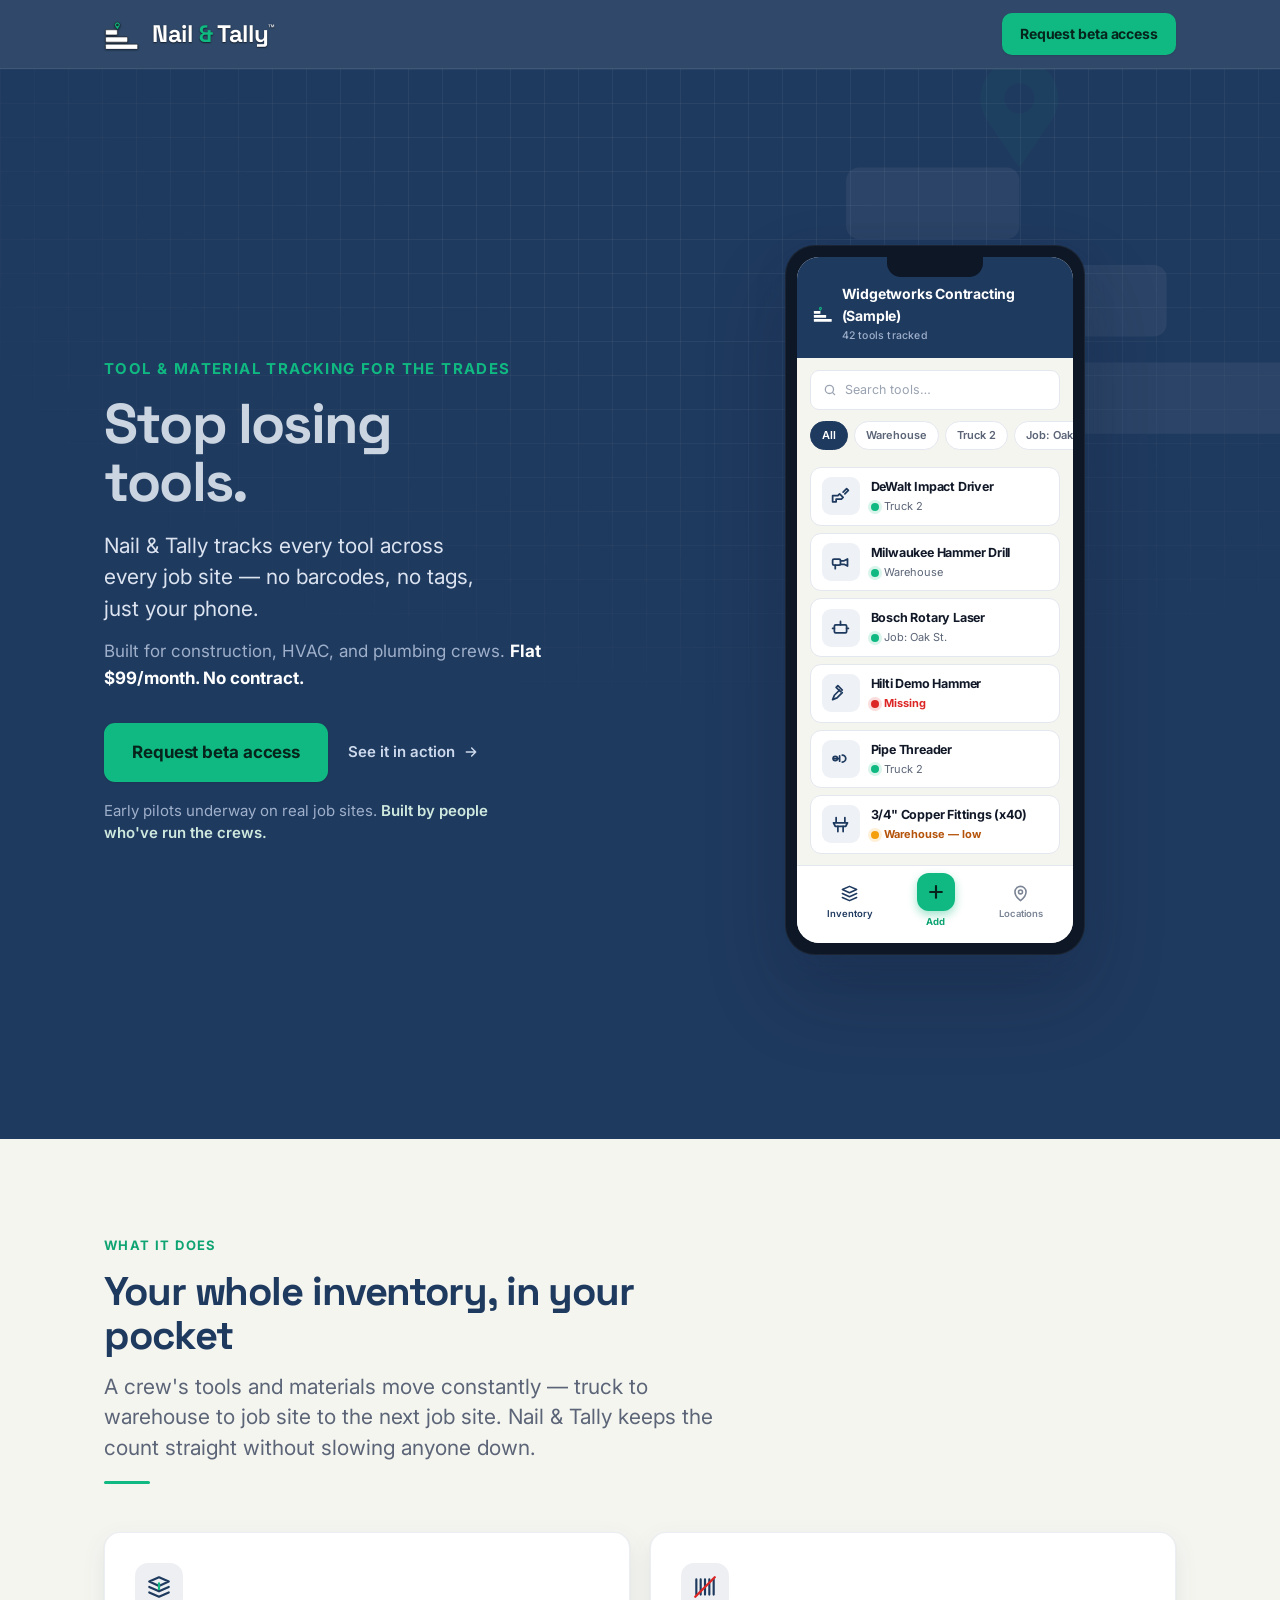
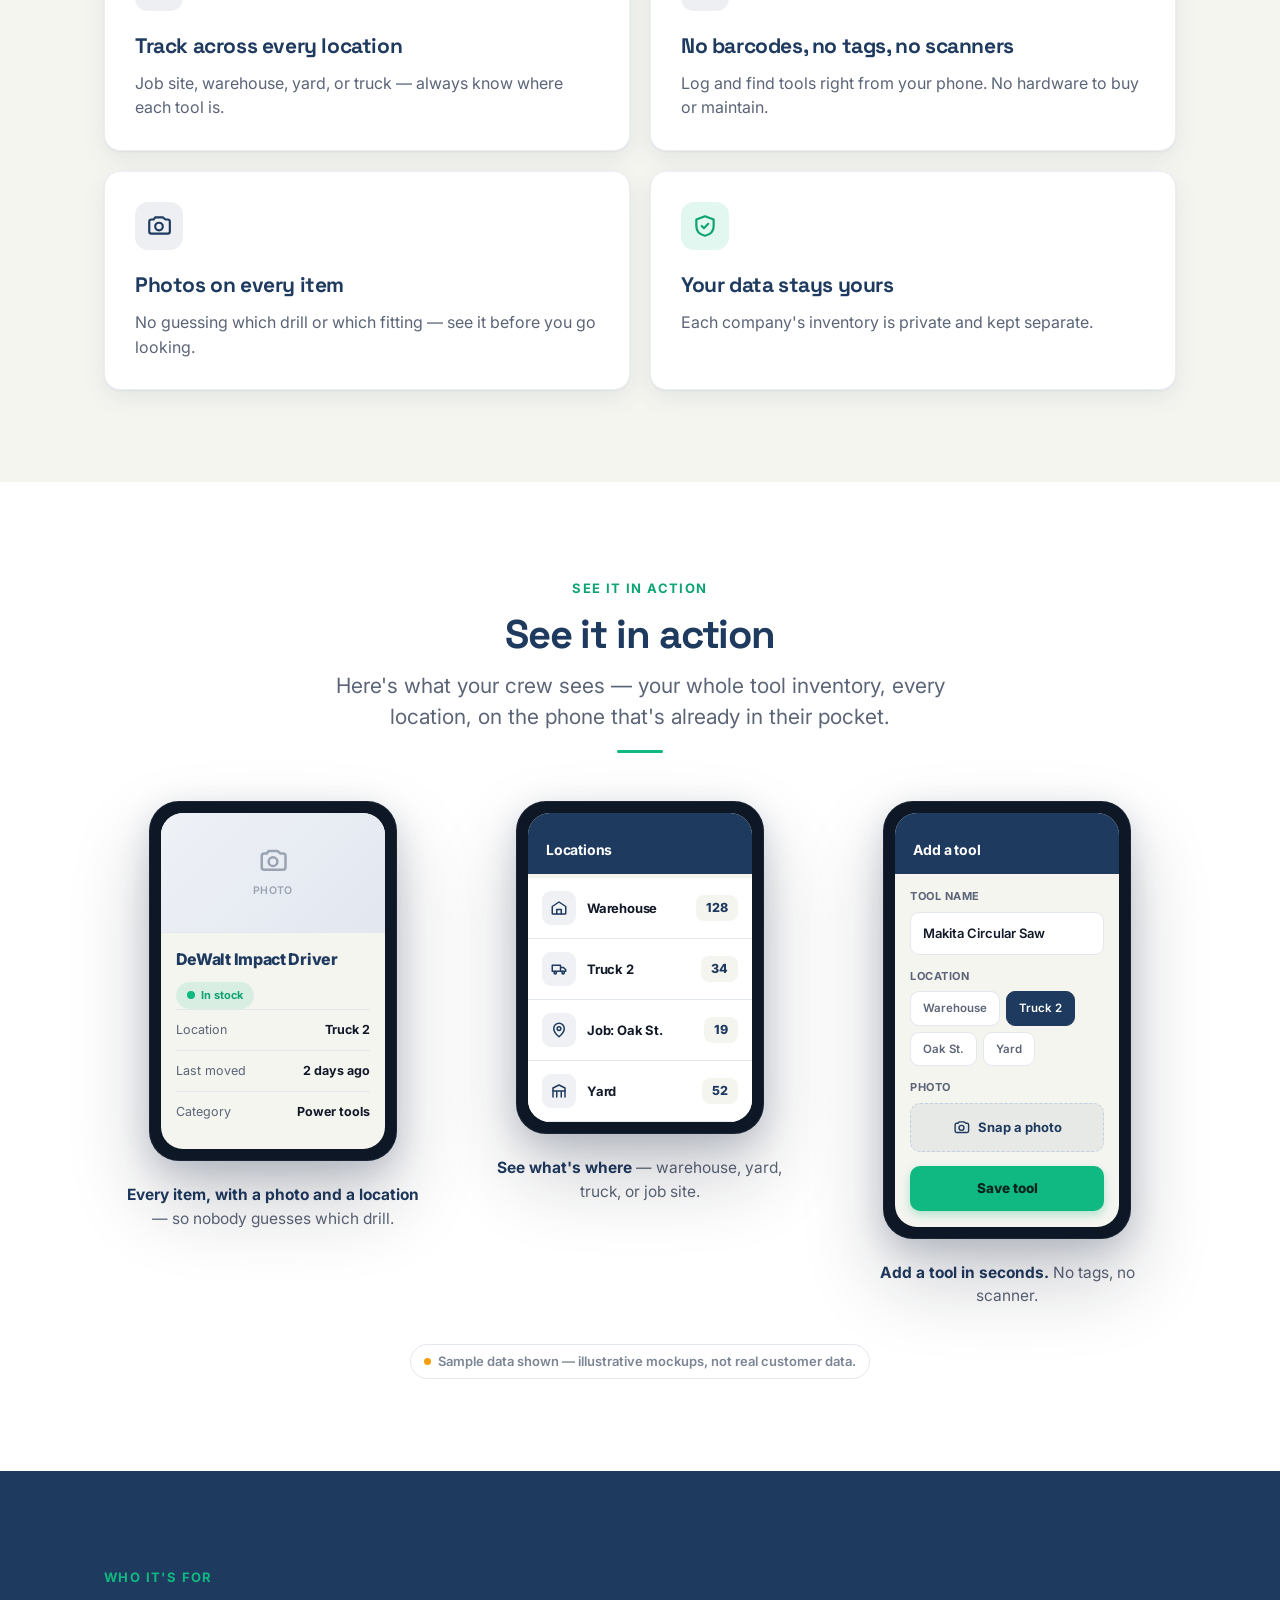
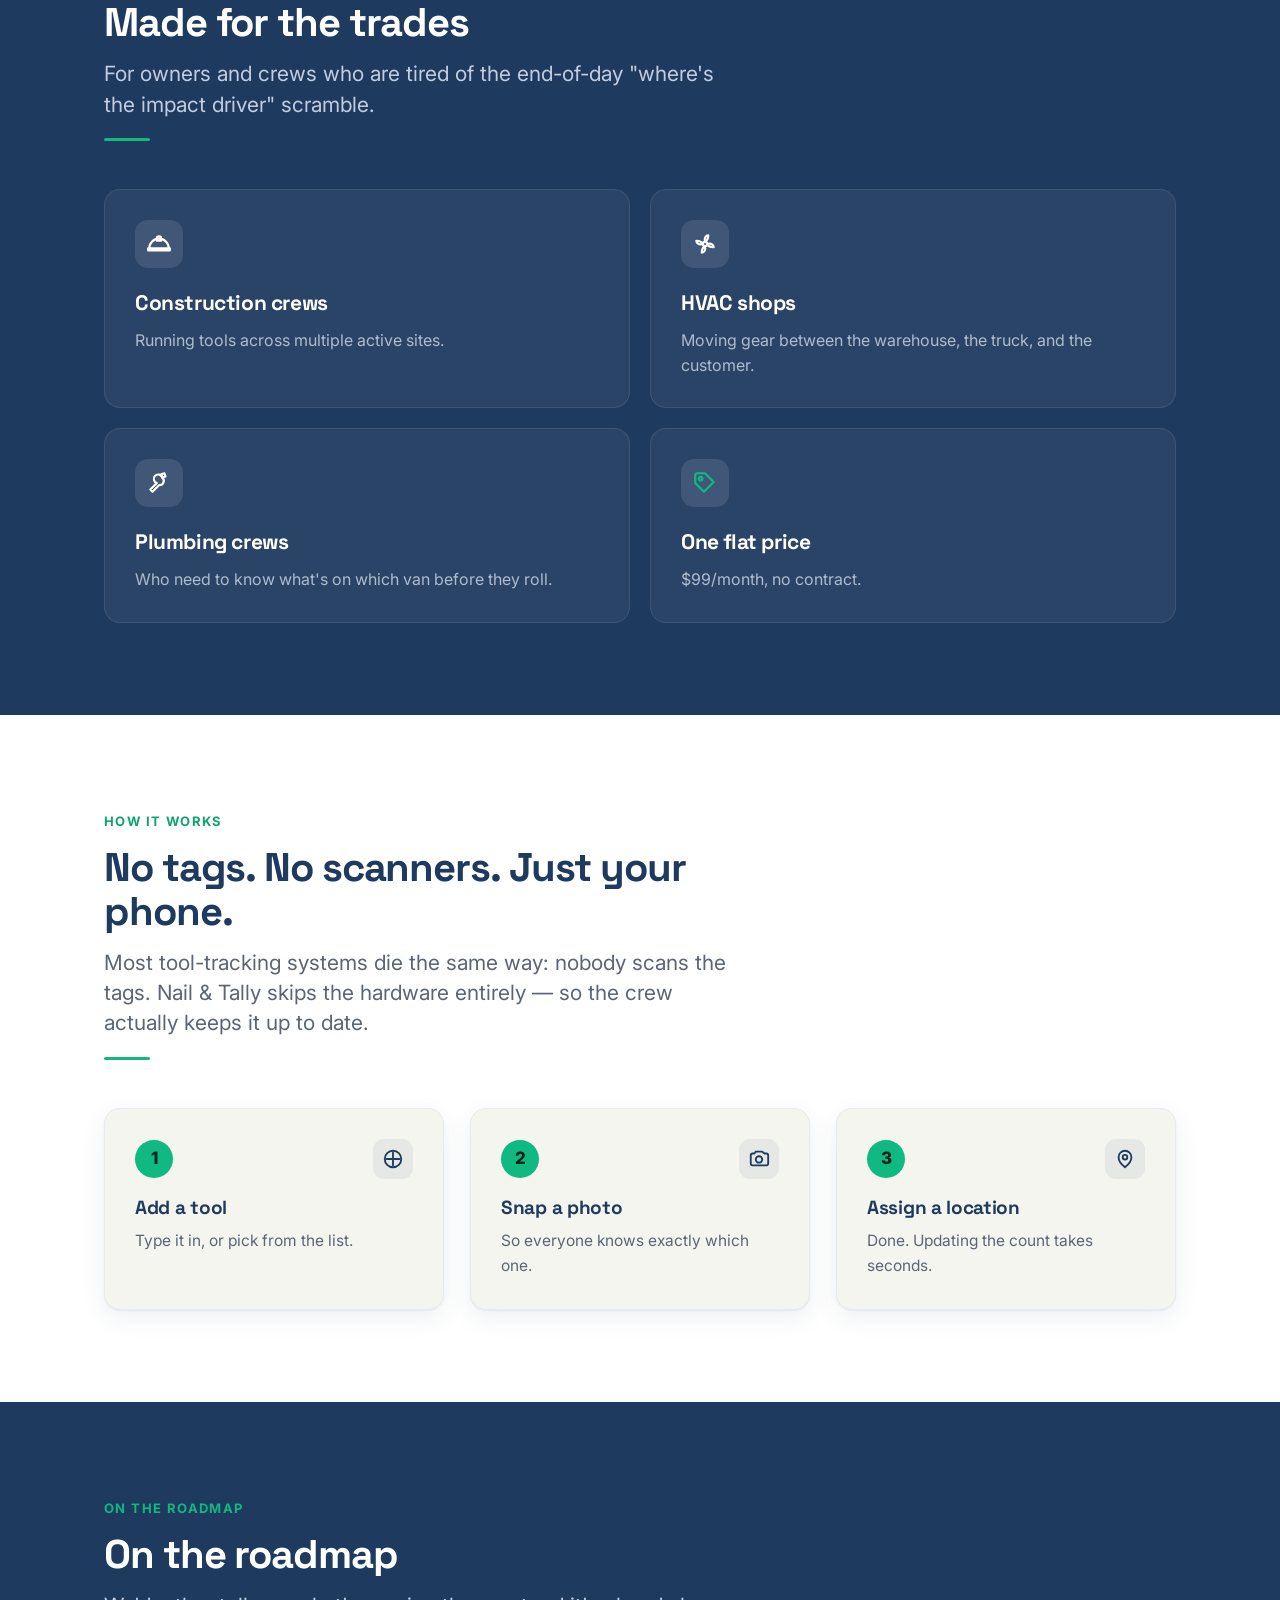
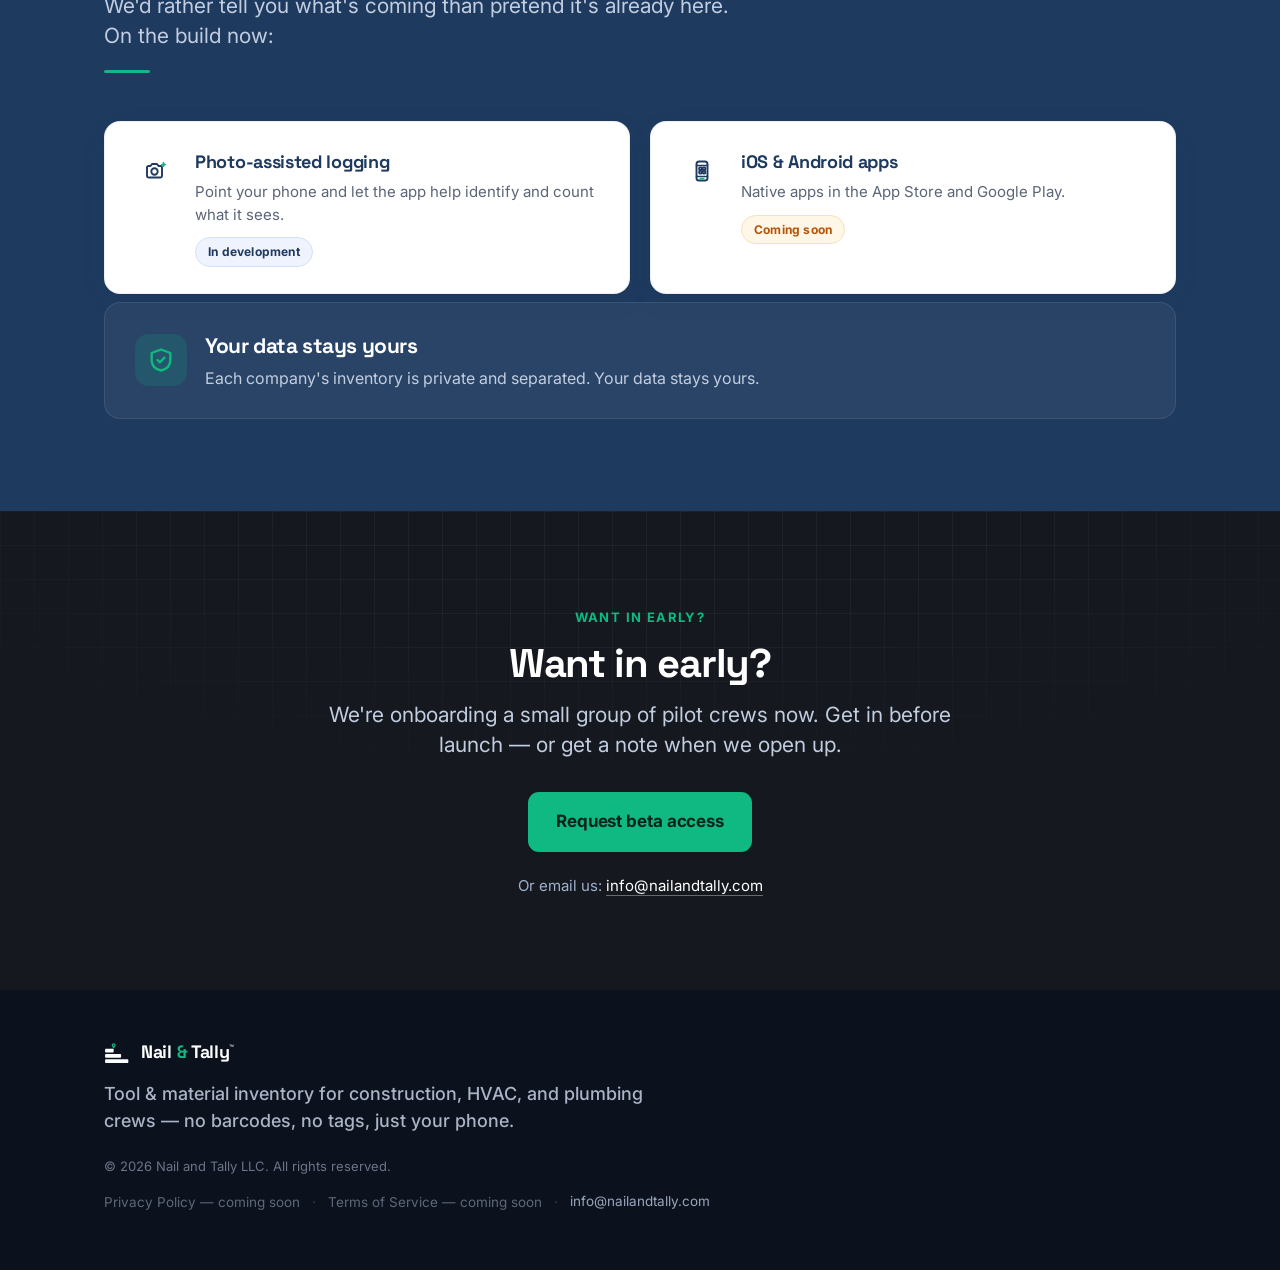
==== index.html @ dca98b75 "Enlarge hero eyebrow + grey headline" ====
<!DOCTYPE html><html lang="en"><head><meta charset="utf-8">
<meta name="viewport" content="width=device-width,initial-scale=1">
<title>Nail &amp; Tally — Stop losing tools.</title>
<meta name="description" content="Nail &amp; Tally tracks every tool across every job site — no barcodes, no tags, just your phone. Built for construction, HVAC, and plumbing crews. $99/month, no contract.">
<meta name="robots" content="index">
<meta name="theme-color" content="#111827">
<link rel="preconnect" href="https://fonts.googleapis.com">
<link rel="preconnect" href="https://fonts.gstatic.com" crossorigin>
<link href="https://fonts.googleapis.com/css2?family=Inter:wght@400;500;600;700;800&family=Space+Grotesk:wght@500;600;700&display=swap" rel="stylesheet">
<style>
/* ===== Web fonts: Space Grotesk (display/headings) + Inter (body), loaded via Google Fonts in <head>. System stack as fallback. ===== */
:root{
  --navy:#1F3A5F;        /* Blueprint Navy */
  --navy-deep:#16293f;   /* darker navy band */
  --navy-ink:#0c121d;    /* footer — near-black charcoal */
  --charcoal:#15191f;    /* Workwear charcoal band */
  --charcoal-2:#1d222b;  /* charcoal card on dark */
  --green:#10B981;       /* Locator Green */
  --green-deep:#0ea372;
  --ink:#111827;         /* Workwear Charcoal */
  --muted:#5b6577;
  --muted-2:#7b8595;
  --line:#e3e7ee;        /* hairline */
  --bg:#F5F5F0;          /* Concrete White */
  --card:#ffffff;
  --red:#DC2626;         /* status: missing */
  --amber:#F59E0B;       /* status: low */
  --shadow-sm:0 1px 2px rgba(31,58,95,.06), 0 8px 24px rgba(31,58,95,.08);
  --shadow-lg:0 10px 30px rgba(31,58,95,.18), 0 40px 80px rgba(16,24,40,.22);
  --font:"Inter",-apple-system,BlinkMacSystemFont,"Segoe UI",Roboto,Helvetica,Arial,sans-serif;
  --font-display:"Space Grotesk","Inter",-apple-system,BlinkMacSystemFont,"Segoe UI",Roboto,Helvetica,Arial,sans-serif;
}
*{box-sizing:border-box}
html{scroll-behavior:smooth;-webkit-text-size-adjust:100%}
body{
  margin:0;background:var(--bg);color:var(--ink);
  font-family:var(--font);
  line-height:1.6;font-size:17px;font-weight:400;
  -webkit-font-smoothing:antialiased;text-rendering:optimizeLegibility;
}
img,svg{display:block;max-width:100%}
.wrap{max-width:1120px;margin:0 auto;padding:0 24px}
.measure{max-width:62ch}

/* ===== Type scale: 13 / 15 / 17 / 21 / 28 / 40 / 56 ===== */
h1,h2,h3{color:var(--navy);font-family:var(--font-display);font-weight:700;letter-spacing:-.6px;margin:0}
.eyebrow{display:inline-block;font-size:13px;font-weight:700;letter-spacing:1.4px;text-transform:uppercase;color:var(--green-deep);margin:0 0 14px}
.hero .eyebrow{font-size:15px}
.eyebrow.light{color:#10B981}

/* ===== Header (sticky) ===== */
header.site{
  position:sticky;top:0;z-index:50;
  background:rgba(31,58,95,.92);backdrop-filter:saturate(140%) blur(8px);
  -webkit-backdrop-filter:saturate(140%) blur(8px);
  color:#fff;border-bottom:1px solid rgba(255,255,255,.08);
}
header.site .wrap{display:flex;align-items:center;gap:14px;height:68px}
.logo{display:flex;align-items:center;gap:12px;text-decoration:none;color:#fff;min-width:0}
.logo svg{width:36px;height:auto;flex:none;filter:drop-shadow(0 1px 1px rgba(0,0,0,.55))}
.brand{font-family:var(--font-display);font-weight:700;font-size:24px;letter-spacing:-.3px;white-space:nowrap;text-shadow:0 1px 1.5px rgba(0,0,0,.55),0 0 1px rgba(0,0,0,.4)}
.brand .amp{color:var(--green)}
.brand .tm{font-size:.5em;vertical-align:super;font-weight:600;letter-spacing:0}
nav.site{margin-left:auto}
.btn{
  display:inline-flex;align-items:center;justify-content:center;gap:8px;
  background:var(--green);color:#06241b;text-decoration:none;
  padding:13px 22px;border-radius:10px;font-weight:700;font-size:15px;
  border:none;cursor:pointer;font-family:inherit;
  box-shadow:0 1px 2px rgba(6,36,27,.15);transition:transform .12s ease,background .15s ease;
  letter-spacing:-.1px;
}
.btn:hover{background:var(--green-deep);transform:translateY(-1px)}
.btn.lg{padding:16px 28px;font-size:17px;border-radius:11px}
.btn.head{padding:10px 18px;font-size:14px}
.btn-ghost{
  display:inline-flex;align-items:center;gap:8px;color:#cdd9ec;text-decoration:none;
  font-weight:600;font-size:15px;padding:13px 6px;
}
.btn-ghost:hover{color:#fff}
.btn-ghost svg{width:16px;height:16px}

/* ===== Hero ===== */
.hero{position:relative;background:var(--navy);color:#fff;overflow:hidden}
.hero::before{ /* blueprint grid, whisper-quiet */
  content:"";position:absolute;inset:0;
  background-image:linear-gradient(rgba(255,255,255,.05) 1px,transparent 1px),
                   linear-gradient(90deg,rgba(255,255,255,.05) 1px,transparent 1px);
  background-size:34px 34px;mask-image:radial-gradient(ellipse 90% 80% at 60% 0%,#000 35%,transparent 80%);
  -webkit-mask-image:radial-gradient(ellipse 90% 80% at 60% 0%,#000 35%,transparent 80%);
  pointer-events:none;
}
.hero::after{ /* reverse logo watermark, very low opacity */
  content:"";position:absolute;right:-60px;top:-40px;width:520px;height:520px;
  background-image:url("data:image/svg+xml;utf8,<svg xmlns='http://www.w3.org/2000/svg' viewBox='0 0 240 200'><g transform='translate(12,64)'><rect x='0' y='0' width='80' height='33' rx='6' fill='%23ffffff'/><rect x='0' y='45' width='148' height='33' rx='6' fill='%23ffffff'/><rect x='0' y='90' width='216' height='33' rx='6' fill='%23ffffff'/><path d='M80,0 L65.1,-21.9 A18,18 0 1,1 94.9,-21.9 Z M73,-32 A7,7 0 1,1 87,-32 A7,7 0 1,1 73,-32 Z' fill='%2310B981' fill-rule='evenodd'/></g></svg>");
  background-repeat:no-repeat;background-size:contain;opacity:.05;pointer-events:none;
}
.hero .wrap{position:relative;z-index:1;display:grid;grid-template-columns:1.05fr .95fr;gap:56px;align-items:center;padding:84px 24px 92px}
.hero h1{font-size:56px;line-height:1.04;letter-spacing:-1.8px;margin:0 0 18px;color:#CBD5E1}
.hero .lead{font-size:21px;line-height:1.5;color:#dbe3f0;margin:0 0 14px;max-width:30ch}
.hero .support{font-size:17px;color:#9fb0cb;margin:0 0 30px;max-width:42ch}
.hero .support b{color:#fff;font-weight:700}
.hero .cta-row{display:flex;align-items:center;gap:14px;flex-wrap:wrap}
.hero .trust{display:block;color:#9fb0cb;font-size:15px;margin-top:18px;max-width:46ch;line-height:1.5}
.hero .trust b{color:#cfe9df;font-weight:600}

/* ===== Phone mockup (shared) ===== */
.phone{
  position:relative;background:#0d1726;border-radius:30px;padding:11px;
  box-shadow:var(--shadow-lg);border:1px solid rgba(255,255,255,.06);
}
.phone .notch{position:absolute;top:11px;left:50%;transform:translateX(-50%);width:96px;height:20px;background:#0d1726;border-radius:0 0 14px 14px;z-index:3}
.screen{background:var(--bg);border-radius:22px;overflow:hidden;position:relative}
.hero-phone{width:300px;margin:0 auto}
.hero-col-phone{display:flex;justify-content:center}

/* app chrome inside phone */
.app-bar{background:var(--navy);color:#fff;padding:26px 16px 13px;display:flex;align-items:center;gap:9px}
.app-bar .mk{width:20px;height:auto;flex:none}
.app-bar .co{font-weight:700;font-size:14px;letter-spacing:-.2px}
.app-bar .co small{display:block;font-weight:500;font-size:10.5px;color:#9fb0cb;letter-spacing:.2px}
.app-search{margin:12px 13px 0;background:#fff;border:1px solid var(--line);border-radius:9px;padding:9px 12px;display:flex;align-items:center;gap:8px;color:#9aa3b2;font-size:12.5px}
.app-search svg{width:14px;height:14px;flex:none}
.chips{display:flex;gap:6px;padding:11px 13px 4px;overflow-x:auto;-ms-overflow-style:none;scrollbar-width:none}
.chips::-webkit-scrollbar{display:none}
.chip{flex:none;font-size:11px;font-weight:600;padding:5px 11px;border-radius:999px;background:#fff;border:1px solid var(--line);color:var(--muted);white-space:nowrap}
.chip.on{background:var(--navy);color:#fff;border-color:var(--navy)}
.ilist{padding:6px 9px 4px}
.irow{display:flex;align-items:center;gap:11px;background:#fff;border:1px solid var(--line);border-radius:11px;padding:9px 11px;margin:7px 4px}
.ithumb{width:38px;height:38px;border-radius:9px;background:#eef1f6;display:flex;align-items:center;justify-content:center;flex:none}
.ithumb svg{width:21px;height:21px}
.imeta{min-width:0;flex:1}
.iname{font-size:12.5px;font-weight:700;color:var(--ink);white-space:nowrap;overflow:hidden;text-overflow:ellipsis;letter-spacing:-.2px}
.iloc{font-size:11px;color:var(--muted);margin-top:1px;display:flex;align-items:center;gap:5px}
.dot{width:8px;height:8px;border-radius:50%;flex:none}
.dot.g{background:var(--green);box-shadow:0 0 0 3px rgba(16,185,129,.16)}
.dot.r{background:var(--red);box-shadow:0 0 0 3px rgba(220,38,38,.16)}
.dot.a{background:var(--amber);box-shadow:0 0 0 3px rgba(245,158,11,.16)}
.iloc .lab.miss{color:var(--red);font-weight:700}
.iloc .lab.low{color:#b45309;font-weight:700}
.tabbar{display:flex;align-items:center;justify-content:space-around;background:#fff;border-top:1px solid var(--line);padding:9px 8px 12px}
.tab{display:flex;flex-direction:column;align-items:center;gap:3px;font-size:9.5px;font-weight:600;color:var(--muted-2)}
.tab svg{width:19px;height:19px}
.tab.on{color:var(--navy)}
.tab.add{position:relative;top:-2px}
.tab.add .badge{width:38px;height:38px;border-radius:12px;background:var(--green);display:flex;align-items:center;justify-content:center;box-shadow:0 4px 10px rgba(16,185,129,.4)}
.tab.add .badge svg{width:20px;height:20px}
.tab.add span{color:var(--green-deep);font-weight:700}

/* ===== Sections ===== */
section{padding:92px 0}
section.tight{padding:84px 0}
.alt{background:#fff}
.navy-band{background:var(--navy);color:#fff;position:relative;overflow:hidden}
.navy-band .eyebrow{color:#10B981}
.navy-band h2{color:#fff}
/* charcoal/near-black band — adds depth against the navy/green/concrete */
.charcoal-band{background:var(--charcoal);color:#fff;position:relative;overflow:hidden}
.charcoal-band::before{content:"";position:absolute;inset:0;
  background-image:linear-gradient(rgba(255,255,255,.04) 1px,transparent 1px),
                   linear-gradient(90deg,rgba(255,255,255,.04) 1px,transparent 1px);
  background-size:34px 34px;mask-image:radial-gradient(ellipse 90% 80% at 50% 0%,#000 30%,transparent 78%);
  -webkit-mask-image:radial-gradient(ellipse 90% 80% at 50% 0%,#000 30%,transparent 78%);pointer-events:none}
.charcoal-band .eyebrow{color:#10B981}
.charcoal-band h2{color:#fff}
.charcoal-band .sub{color:#b9c0cb}
.sec-head{max-width:640px;margin:0 0 48px}
.sec-head.center{margin-left:auto;margin-right:auto;text-align:center}
h2{font-size:40px;line-height:1.1;letter-spacing:-1.1px}
.sec-head .sub{color:var(--muted);font-size:21px;line-height:1.45;margin:14px 0 0;font-weight:400}
.navy-band .sec-head .sub{color:#c2cde0}
.keyline{display:block;width:46px;height:3px;background:var(--green);border-radius:2px;margin-top:18px}
.center .keyline{margin-left:auto;margin-right:auto}

/* feature cards */
.cards{display:grid;grid-template-columns:repeat(2,1fr);gap:20px}
.card{
  background:var(--card);border-radius:16px;padding:30px;
  box-shadow:var(--shadow-sm);border:1px solid rgba(227,231,238,.7);
  transition:transform .15s ease,box-shadow .15s ease;
}
.card:hover{transform:translateY(-2px);box-shadow:0 2px 4px rgba(31,58,95,.07),0 16px 40px rgba(31,58,95,.12)}
.icon-tile{width:48px;height:48px;border-radius:13px;display:flex;align-items:center;justify-content:center;margin-bottom:18px}
.icon-tile.navy{background:rgba(31,58,95,.08)}
.icon-tile.green{background:rgba(16,185,129,.12)}
.icon-tile svg{width:26px;height:26px}
.card h3{font-size:21px;margin:0 0 8px;letter-spacing:-.4px}
.card p{margin:0;color:var(--muted);font-size:16px;line-height:1.55}
.navy-band .card{background:rgba(255,255,255,.05);border:1px solid rgba(255,255,255,.09);box-shadow:none}
.navy-band .card:hover{background:rgba(255,255,255,.08);transform:translateY(-2px);box-shadow:none}
.navy-band .card h3{color:#fff}
.navy-band .card p{color:#aebccc}
.navy-band .icon-tile.navy{background:rgba(255,255,255,.1)}

/* ===== See it in action ===== */
.shots{display:grid;grid-template-columns:repeat(3,1fr);gap:30px;margin-top:8px}
.shot{display:flex;flex-direction:column;align-items:center}
.shot .phone{width:248px}
.shot .cap{margin:22px 6px 0;text-align:center;color:var(--muted);font-size:15.5px;line-height:1.5;max-width:30ch}
.shot .cap b{color:var(--navy);font-weight:700}
.sample-tag{display:inline-flex;align-items:center;gap:7px;font-size:13px;font-weight:600;color:var(--muted-2);background:#fff;border:1px solid var(--line);padding:6px 13px;border-radius:999px;margin-top:36px}
.sample-tag .d{width:7px;height:7px;border-radius:50%;background:var(--amber)}

/* item-detail screen */
.detail-photo{height:120px;background:linear-gradient(135deg,#eef1f6,#e2e7f0);display:flex;flex-direction:column;align-items:center;justify-content:center;gap:7px;color:#9aa3b2;border-bottom:1px solid var(--line)}
.detail-photo svg{width:30px;height:30px}
.detail-photo span{font-size:10.5px;font-weight:600;letter-spacing:.3px}
.detail-body{padding:14px 15px 17px}
.detail-body .dn{font-size:16px;font-weight:800;color:var(--navy);letter-spacing:-.3px}
.pill{display:inline-flex;align-items:center;gap:6px;font-size:11px;font-weight:700;padding:5px 11px;border-radius:999px;margin-top:9px}
.pill.stock{background:rgba(16,185,129,.12);color:var(--green-deep)}
.kv{display:flex;justify-content:space-between;font-size:12.5px;padding:10px 0;border-top:1px solid var(--line)}
.kv:first-of-type{margin-top:13px}
.kv .k{color:var(--muted)}
.kv .v{color:var(--ink);font-weight:700}

/* locations screen */
.loc-row{display:flex;align-items:center;gap:11px;padding:13px 14px;border-bottom:1px solid var(--line);background:#fff}
.loc-row .li{width:34px;height:34px;border-radius:9px;background:rgba(31,58,95,.07);display:flex;align-items:center;justify-content:center;flex:none}
.loc-row .li svg{width:18px;height:18px}
.loc-row .ln{flex:1;font-size:13px;font-weight:700;color:var(--ink);letter-spacing:-.2px}
.loc-row .lc{font-size:12.5px;font-weight:800;color:var(--navy);background:var(--bg);padding:3px 10px;border-radius:8px}

/* add/move screen */
.form-wrap{padding:14px 15px 16px}
.fld{margin-bottom:13px}
.fld label{display:block;font-size:11px;font-weight:700;color:var(--muted);text-transform:uppercase;letter-spacing:.5px;margin-bottom:6px}
.fld .input{background:#fff;border:1px solid var(--line);border-radius:9px;padding:10px 12px;font-size:13px;color:var(--ink);font-weight:600}
.fld .input.ph{color:#9aa3b2;font-weight:500}
.loc-pick{display:flex;flex-wrap:wrap;gap:6px}
.loc-pick .o{font-size:11.5px;font-weight:600;padding:7px 12px;border-radius:9px;background:#fff;border:1px solid var(--line);color:var(--muted)}
.loc-pick .o.sel{background:var(--navy);color:#fff;border-color:var(--navy)}
.snap{display:flex;align-items:center;justify-content:center;gap:8px;background:rgba(31,58,95,.06);border:1.5px dashed #c3cee0;border-radius:10px;padding:13px;color:var(--navy);font-size:13px;font-weight:700;margin-top:4px}
.snap svg{width:17px;height:17px}
.save-btn{margin-top:14px;background:var(--green);color:#06241b;text-align:center;padding:12px;border-radius:10px;font-size:13.5px;font-weight:800;box-shadow:0 4px 10px rgba(16,185,129,.3)}

/* ===== Steps ===== */
.steps{display:grid;grid-template-columns:repeat(3,1fr);gap:26px}
.step{background:#fff;border-radius:16px;padding:30px;box-shadow:var(--shadow-sm);border:1px solid rgba(227,231,238,.7);position:relative}
.alt .step{background:var(--bg)}
.step .top{display:flex;align-items:center;gap:13px;margin-bottom:14px}
.step .n{display:inline-flex;align-items:center;justify-content:center;width:38px;height:38px;border-radius:50%;background:var(--green);color:#06241b;font-weight:800;font-size:17px;flex:none}
.step .si{width:40px;height:40px;border-radius:11px;background:rgba(31,58,95,.07);display:flex;align-items:center;justify-content:center;margin-left:auto}
.step .si svg{width:22px;height:22px}
.step h3{font-size:19px;margin:0 0 6px;letter-spacing:-.3px}
.step p{margin:0;color:var(--muted);font-size:15.5px}

/* ===== Trust strip ===== */
.trust-strip{display:flex;align-items:center;gap:18px;background:rgba(255,255,255,.05);border:1px solid rgba(255,255,255,.09);border-radius:16px;padding:26px 30px;margin-top:8px}
.trust-strip .ts-icon{width:52px;height:52px;border-radius:14px;background:rgba(16,185,129,.16);display:flex;align-items:center;justify-content:center;flex:none}
.trust-strip .ts-icon svg{width:28px;height:28px}
.trust-strip h3{color:#fff;font-size:21px;margin:0 0 4px;letter-spacing:-.4px}
.trust-strip p{color:#c2cde0;margin:0;font-size:16px}

/* ===== Roadmap ===== */
.road{display:grid;grid-template-columns:1fr 1fr;gap:20px;margin-top:8px}
.road-item{display:flex;gap:16px;align-items:flex-start;background:var(--card);border-radius:16px;padding:26px 28px;box-shadow:var(--shadow-sm);border:1px solid rgba(227,231,238,.7)}
.road-item .ri-icon{width:46px;height:46px;border-radius:12px;background:rgba(31,58,95,.07);display:flex;align-items:center;justify-content:center;flex:none}
.road-item .ri-icon svg{width:24px;height:24px}
.road-item h3{font-size:18px;margin:0 0 5px;letter-spacing:-.3px}
.road-item p{margin:0 0 11px;color:var(--muted);font-size:15px;line-height:1.5}
.tag{display:inline-block;background:#eef3fe;color:var(--navy);border:1px solid #d4e0fb;border-radius:999px;font-size:12px;font-weight:700;padding:4px 12px;letter-spacing:.2px}
.tag.soon{background:#fef6e7;color:#b45309;border-color:#f7e2b8}

/* ===== Final CTA ===== */
.cta-final{text-align:center}
.cta-final .wrap{position:relative;z-index:1}
.cta-final h2{font-size:40px;margin-bottom:14px}
.cta-final .sub{color:#c2cde0;font-size:21px;max-width:52ch;margin:0 auto 32px;line-height:1.45}
.cta-final .email{display:block;color:#9fb0cb;font-size:15px;margin-top:22px}
.cta-final .email a{color:#fff;text-decoration:none;border-bottom:1px solid rgba(255,255,255,.35)}
.cta-final .email a:hover{border-color:#fff}

/* ===== Footer ===== */
footer.site{background:var(--navy-ink);color:#9aa6bb;font-size:14px;padding:48px 0 56px}
footer.site .f-top{display:flex;align-items:center;gap:11px;margin-bottom:14px}
footer.site .f-top svg{width:26px;height:auto}
footer.site .f-brand{font-family:var(--font-display);font-weight:700;color:#fff;font-size:18px;letter-spacing:-.3px}
footer.site .f-brand .amp{color:var(--green)}
footer.site .f-brand .tm{font-size:.5em;vertical-align:super;font-weight:600}
footer.site .tagline{color:#aab4c6;max-width:48ch;margin:0 0 22px;font-size:18px;font-weight:500;line-height:1.5}
footer.site .legal{color:#6b7488;font-size:13px;margin-bottom:14px}
footer.site .links{display:flex;align-items:center;gap:4px;flex-wrap:wrap;font-size:13.5px}
footer.site .soon{color:#5d6779;cursor:default}
footer.site .sep{color:#3a455c;margin:0 8px}
footer.site a{color:#9aa6bb;text-decoration:none;border-bottom:1px solid transparent}
footer.site a:hover{color:#fff;border-color:rgba(255,255,255,.3)}

/* ===== Responsive ===== */
@media(max-width:960px){
  .hero .wrap{grid-template-columns:1fr;gap:48px;padding:64px 24px 72px;text-align:center}
  .hero .lead,.hero .support,.hero .trust{max-width:none;margin-left:auto;margin-right:auto}
  .hero .cta-row{justify-content:center}
  .hero::after{opacity:.04}
  .cards{gap:16px}
  .shots{grid-template-columns:repeat(3,minmax(0,1fr));gap:18px}
  .shot .phone{width:100%}
}
@media(max-width:760px){
  body{font-size:16px}
  .wrap{padding:0 20px}
  section{padding:60px 0}
  h2{font-size:30px;letter-spacing:-.8px}
  .hero h1{font-size:40px;letter-spacing:-1.2px}
  .hero .lead{font-size:19px}
  .sec-head .sub{font-size:18px}
  .cards{grid-template-columns:1fr}
  .steps{grid-template-columns:1fr;gap:16px}
  .road{grid-template-columns:1fr}
  /* see-it-in-action: horizontal scroll on phone */
  .shots{display:flex;overflow-x:auto;gap:18px;padding:4px 4px 18px;scroll-snap-type:x mandatory;-ms-overflow-style:none;scrollbar-width:none;margin:0 -20px;padding-left:20px;padding-right:20px}
  .shots::-webkit-scrollbar{display:none}
  .shot{flex:0 0 80%;scroll-snap-align:center}
  .shot .phone{width:100%;max-width:270px}
  .shot .cap{max-width:none}
  .cta-final h2{font-size:30px}
  .cta-final .sub{font-size:18px}
  .trust-strip{flex-direction:column;text-align:center;padding:26px 22px}
  .hero-phone{width:270px}
  .btn-ghost{display:none}
}
@media(max-width:400px){
  .hero h1{font-size:34px}
  .brand{font-size:19px}
}
@media(prefers-reduced-motion:reduce){
  html{scroll-behavior:auto}
  *{transition:none!important}
  .hero-phone{transform:none}
}
</style></head><body>

<!-- ============ HEADER ============ -->
<header class="site"><div class="wrap">
  <a class="logo" href="/" aria-label="Nail and Tally home">
    <svg viewBox="0 0 140 120" aria-hidden="true"><g transform="translate(6,42)">
      <rect x="0" y="0" width="46" height="20" rx="4" fill="#fff" stroke="#1a1d23" stroke-width="2.2"/>
      <rect x="0" y="28" width="86" height="20" rx="4" fill="#fff" stroke="#1a1d23" stroke-width="2.2"/>
      <rect x="0" y="56" width="125" height="20" rx="4" fill="#fff" stroke="#1a1d23" stroke-width="2.2"/>
      <path d="M46,0 L37.4,-13.1 A10.5,10.5 0 1,1 54.6,-13.1 Z M42,-19 A4,4 0 1,1 50,-19 A4,4 0 1,1 42,-19 Z" fill="#10B981" fill-rule="evenodd" stroke="#1a1d23" stroke-width="2.2" stroke-linejoin="round"/>
    </g></svg>
    <span class="brand">Nail <span class="amp">&amp;</span> Tally<span class="tm">&trade;</span></span>
  </a>
  <nav class="site">
    <a class="btn head" href="mailto:info@nailandtally.com?subject=Beta%20access%20request">Request beta access</a>
  </nav>
</div></header>

<!-- ============ HERO ============ -->
<section class="hero"><div class="wrap">
  <div class="hero-copy">
    <span class="eyebrow light">Tool &amp; material tracking for the trades</span>
    <h1>Stop losing<br>tools.</h1>
    <p class="lead">Nail &amp; Tally tracks every tool across every job site — no barcodes, no tags, just your phone.</p>
    <p class="support">Built for construction, HVAC, and plumbing crews. <b>Flat $99/month. No contract.</b></p>
    <div class="cta-row">
      <a class="btn lg" href="mailto:info@nailandtally.com?subject=Beta%20access%20request">Request beta access</a>
      <a class="btn-ghost" href="#see-it">See it in action
        <svg viewBox="0 0 24 24" fill="none" stroke="currentColor" stroke-width="2.2" stroke-linecap="round" stroke-linejoin="round"><path d="M5 12h14M13 6l6 6-6 6"/></svg>
      </a>
    </div>
    <span class="trust">Early pilots underway on real job sites. <b>Built by people who've run the crews.</b></span>
  </div>
  <div class="hero-col-phone">
    <!-- ===== HERO PHONE: inventory home ===== -->
    <div class="phone hero-phone" role="img" aria-label="App mockup: tool inventory list showing sample data">
      <div class="notch"></div>
      <div class="screen">
        <div class="app-bar">
          <svg class="mk" viewBox="0 0 140 120" aria-hidden="true"><g transform="translate(6,42)">
            <rect x="0" y="0" width="46" height="20" rx="4" fill="#fff"/>
            <rect x="0" y="28" width="86" height="20" rx="4" fill="#fff"/>
            <rect x="0" y="56" width="125" height="20" rx="4" fill="#fff"/>
            <path d="M46,0 L37.4,-13.1 A10.5,10.5 0 1,1 54.6,-13.1 Z M42,-19 A4,4 0 1,1 50,-19 A4,4 0 1,1 42,-19 Z" fill="#10B981" fill-rule="evenodd"/>
          </g></svg>
          <span class="co">Widgetworks Contracting (Sample)<small>42 tools tracked</small></span>
        </div>
        <div class="app-search">
          <svg viewBox="0 0 24 24" fill="none" stroke="currentColor" stroke-width="2.2" stroke-linecap="round"><circle cx="11" cy="11" r="7"/><path d="M20 20l-3.5-3.5"/></svg>
          Search tools…
        </div>
        <div class="chips">
          <span class="chip on">All</span>
          <span class="chip">Warehouse</span>
          <span class="chip">Truck 2</span>
          <span class="chip">Job: Oak St.</span>
        </div>
        <div class="ilist">
          <!-- impact driver -->
          <div class="irow"><div class="ithumb">
            <svg viewBox="0 0 24 24" fill="none" stroke="#1F3A5F" stroke-width="2" stroke-linecap="round" stroke-linejoin="round"><path d="M3 11h6l2-2 4 4-2 2H7v3H3z"/><path d="M15 7l4-4 2 2-4 4"/></svg>
          </div><div class="imeta"><div class="iname">DeWalt Impact Driver</div><div class="iloc"><span class="dot g"></span><span class="lab">Truck 2</span></div></div></div>
          <!-- hammer drill -->
          <div class="irow"><div class="ithumb">
            <svg viewBox="0 0 24 24" fill="none" stroke="#1F3A5F" stroke-width="2" stroke-linecap="round" stroke-linejoin="round"><rect x="3" y="8" width="9" height="7" rx="1.5"/><path d="M12 10h4l4-2v8l-4-2h-4"/><path d="M6 15v4"/></svg>
          </div><div class="imeta"><div class="iname">Milwaukee Hammer Drill</div><div class="iloc"><span class="dot g"></span><span class="lab">Warehouse</span></div></div></div>
          <!-- rotary laser -->
          <div class="irow"><div class="ithumb">
            <svg viewBox="0 0 24 24" fill="none" stroke="#1F3A5F" stroke-width="2" stroke-linecap="round" stroke-linejoin="round"><rect x="5" y="9" width="14" height="9" rx="1.5"/><path d="M12 9V5M3 13h2M19 13h2"/></svg>
          </div><div class="imeta"><div class="iname">Bosch Rotary Laser</div><div class="iloc"><span class="dot g"></span><span class="lab">Job: Oak St.</span></div></div></div>
          <!-- demo hammer - MISSING -->
          <div class="irow"><div class="ithumb">
            <svg viewBox="0 0 24 24" fill="none" stroke="#1F3A5F" stroke-width="2" stroke-linecap="round" stroke-linejoin="round"><path d="M9 3l5 5-2 2-5-5z"/><path d="M11 8L5 14l-2 5 5-2 6-6"/></svg>
          </div><div class="imeta"><div class="iname">Hilti Demo Hammer</div><div class="iloc"><span class="dot r"></span><span class="lab miss">Missing</span></div></div></div>
          <!-- pipe threader -->
          <div class="irow"><div class="ithumb">
            <svg viewBox="0 0 24 24" fill="none" stroke="#1F3A5F" stroke-width="2" stroke-linecap="round" stroke-linejoin="round"><path d="M4 12h7M14 8a4 4 0 110 8M11 9v6"/><circle cx="6" cy="12" r="2.5"/></svg>
          </div><div class="imeta"><div class="iname">Pipe Threader</div><div class="iloc"><span class="dot g"></span><span class="lab">Truck 2</span></div></div></div>
          <!-- copper fittings - LOW -->
          <div class="irow"><div class="ithumb">
            <svg viewBox="0 0 24 24" fill="none" stroke="#1F3A5F" stroke-width="2" stroke-linecap="round" stroke-linejoin="round"><path d="M7 4v6M17 4v6M4 10h16l-2 4H6z"/><path d="M9 14v6M15 14v6"/></svg>
          </div><div class="imeta"><div class="iname">3/4" Copper Fittings (x40)</div><div class="iloc"><span class="dot a"></span><span class="lab low">Warehouse — low</span></div></div></div>
        </div>
        <div class="tabbar">
          <span class="tab on"><svg viewBox="0 0 24 24" fill="none" stroke="currentColor" stroke-width="2" stroke-linecap="round" stroke-linejoin="round"><path d="M3 7l9-4 9 4-9 4z"/><path d="M3 12l9 4 9-4M3 17l9 4 9-4"/></svg>Inventory</span>
          <span class="tab add"><span class="badge"><svg viewBox="0 0 24 24" fill="none" stroke="#06241b" stroke-width="2.6" stroke-linecap="round"><path d="M12 5v14M5 12h14"/></svg></span><span>Add</span></span>
          <span class="tab"><svg viewBox="0 0 24 24" fill="none" stroke="currentColor" stroke-width="2" stroke-linecap="round" stroke-linejoin="round"><path d="M12 21s-7-5.6-7-11a7 7 0 0114 0c0 5.4-7 11-7 11z"/><circle cx="12" cy="10" r="2.5"/></svg>Locations</span>
        </div>
      </div>
    </div>
  </div>
</div></section>

<!-- ============ WHAT IT DOES ============ -->
<section><div class="wrap">
  <div class="sec-head">
    <span class="eyebrow">What it does</span>
    <h2>Your whole inventory, in your pocket</h2>
    <p class="sub">A crew's tools and materials move constantly — truck to warehouse to job site to the next job site. Nail &amp; Tally keeps the count straight without slowing anyone down.</p>
    <span class="keyline"></span>
  </div>
  <div class="cards">
    <div class="card">
      <div class="icon-tile navy">
        <svg viewBox="0 0 24 24" fill="none" stroke="#1F3A5F" stroke-width="2" stroke-linecap="round" stroke-linejoin="round"><path d="M3 7l9-4 9 4-9 4z"/><path d="M3 12l9 4 9-4M3 17l9 4 9-4"/><path d="M12 8.5v5.5" stroke="#10B981"/></svg>
      </div>
      <h3>Track across every location</h3>
      <p>Job site, warehouse, yard, or truck — always know where each tool is.</p>
    </div>
    <div class="card">
      <div class="icon-tile navy">
        <!-- barcode with slash -->
        <svg viewBox="0 0 24 24" fill="none" stroke="#1F3A5F" stroke-width="2" stroke-linecap="round"><path d="M4 5v14M8 5v14M12 5v14M16 5v14M20 5v14"/><path d="M3 21L21 3" stroke="#DC2626" stroke-width="2.2"/></svg>
      </div>
      <h3>No barcodes, no tags, no scanners</h3>
      <p>Log and find tools right from your phone. No hardware to buy or maintain.</p>
    </div>
    <div class="card">
      <div class="icon-tile navy">
        <!-- camera -->
        <svg viewBox="0 0 24 24" fill="none" stroke="#1F3A5F" stroke-width="2" stroke-linecap="round" stroke-linejoin="round"><path d="M3 8a2 2 0 012-2h2l1.5-2h7L18 6h2a2 2 0 012 2v9a2 2 0 01-2 2H5a2 2 0 01-2-2z"/><circle cx="12" cy="12.5" r="3.5"/></svg>
      </div>
      <h3>Photos on every item</h3>
      <p>No guessing which drill or which fitting — see it before you go looking.</p>
    </div>
    <div class="card">
      <div class="icon-tile green">
        <!-- shield -->
        <svg viewBox="0 0 24 24" fill="none" stroke="#0ea372" stroke-width="2" stroke-linecap="round" stroke-linejoin="round"><path d="M12 3l8 3v6c0 5-3.5 8-8 9-4.5-1-8-4-8-9V6z"/><path d="M9 12l2 2 4-4"/></svg>
      </div>
      <h3>Your data stays yours</h3>
      <p>Each company's inventory is private and kept separate.</p>
    </div>
  </div>
</div></section>

<!-- ============ SEE IT IN ACTION (NEW) ============ -->
<section id="see-it" class="alt"><div class="wrap">
  <div class="sec-head center">
    <span class="eyebrow">See it in action</span>
    <h2>See it in action</h2>
    <p class="sub">Here's what your crew sees — your whole tool inventory, every location, on the phone that's already in their pocket.</p>
    <span class="keyline"></span>
  </div>
  <div class="shots">
    <!-- 1. ITEM DETAIL -->
    <div class="shot">
      <div class="phone" role="img" aria-label="App mockup: tool detail screen with sample data">
        <div class="screen">
          <div class="detail-photo">
            <svg viewBox="0 0 24 24" fill="none" stroke="currentColor" stroke-width="2" stroke-linecap="round" stroke-linejoin="round"><path d="M3 8a2 2 0 012-2h2l1.5-2h7L18 6h2a2 2 0 012 2v9a2 2 0 01-2 2H5a2 2 0 01-2-2z"/><circle cx="12" cy="12.5" r="3.5"/></svg>
            <span>PHOTO</span>
          </div>
          <div class="detail-body">
            <div class="dn">DeWalt Impact Driver</div>
            <span class="pill stock"><span class="dot g" style="box-shadow:none"></span>In stock</span>
            <div class="kv"><span class="k">Location</span><span class="v">Truck 2</span></div>
            <div class="kv"><span class="k">Last moved</span><span class="v">2 days ago</span></div>
            <div class="kv"><span class="k">Category</span><span class="v">Power tools</span></div>
          </div>
        </div>
      </div>
      <p class="cap"><b>Every item, with a photo and a location</b> — so nobody guesses which drill.</p>
    </div>
    <!-- 2. LOCATIONS -->
    <div class="shot">
      <div class="phone" role="img" aria-label="App mockup: locations list with sample counts">
        <div class="screen">
          <div class="app-bar"><span class="co" style="margin-left:2px">Locations</span></div>
          <div style="padding-top:4px">
            <div class="loc-row"><div class="li"><svg viewBox="0 0 24 24" fill="none" stroke="#1F3A5F" stroke-width="2" stroke-linecap="round" stroke-linejoin="round"><path d="M3 10l9-6 9 6v9a1 1 0 01-1 1H4a1 1 0 01-1-1z"/><path d="M9 20v-6h6v6"/></svg></div><span class="ln">Warehouse</span><span class="lc">128</span></div>
            <div class="loc-row"><div class="li"><svg viewBox="0 0 24 24" fill="none" stroke="#1F3A5F" stroke-width="2" stroke-linecap="round" stroke-linejoin="round"><path d="M3 7h11v8H3zM14 10h4l3 3v2h-7z"/><circle cx="7" cy="17" r="1.6"/><circle cx="17.5" cy="17" r="1.6"/></svg></div><span class="ln">Truck 2</span><span class="lc">34</span></div>
            <div class="loc-row"><div class="li"><svg viewBox="0 0 24 24" fill="none" stroke="#1F3A5F" stroke-width="2" stroke-linecap="round" stroke-linejoin="round"><path d="M12 21s-7-5.6-7-11a7 7 0 0114 0c0 5.4-7 11-7 11z"/><circle cx="12" cy="10" r="2.5"/></svg></div><span class="ln">Job: Oak St.</span><span class="lc">19</span></div>
            <div class="loc-row"><div class="li"><svg viewBox="0 0 24 24" fill="none" stroke="#1F3A5F" stroke-width="2" stroke-linecap="round" stroke-linejoin="round"><path d="M4 20V8l8-4 8 4v12"/><path d="M4 12h16M9 20v-8h6v8"/></svg></div><span class="ln">Yard</span><span class="lc">52</span></div>
          </div>
        </div>
      </div>
      <p class="cap"><b>See what's where</b> — warehouse, yard, truck, or job site.</p>
    </div>
    <!-- 3. ADD / MOVE -->
    <div class="shot">
      <div class="phone" role="img" aria-label="App mockup: add or move a tool form with sample data">
        <div class="screen">
          <div class="app-bar"><span class="co" style="margin-left:2px">Add a tool</span></div>
          <div class="form-wrap">
            <div class="fld"><label>Tool name</label><div class="input">Makita Circular Saw</div></div>
            <div class="fld"><label>Location</label>
              <div class="loc-pick">
                <span class="o">Warehouse</span><span class="o sel">Truck 2</span><span class="o">Oak St.</span><span class="o">Yard</span>
              </div>
            </div>
            <div class="fld"><label>Photo</label>
              <div class="snap"><svg viewBox="0 0 24 24" fill="none" stroke="currentColor" stroke-width="2" stroke-linecap="round" stroke-linejoin="round"><path d="M3 8a2 2 0 012-2h2l1.5-2h7L18 6h2a2 2 0 012 2v9a2 2 0 01-2 2H5a2 2 0 01-2-2z"/><circle cx="12" cy="12.5" r="3.5"/></svg>Snap a photo</div>
            </div>
            <div class="save-btn">Save tool</div>
          </div>
        </div>
      </div>
      <p class="cap"><b>Add a tool in seconds.</b> No tags, no scanner.</p>
    </div>
  </div>
  <div style="text-align:center"><span class="sample-tag"><span class="d"></span>Sample data shown — illustrative mockups, not real customer data.</span></div>
</div></section>

<!-- ============ WHO IT'S FOR ============ -->
<section class="navy-band"><div class="wrap">
  <div class="sec-head">
    <span class="eyebrow">Who it's for</span>
    <h2>Made for the trades</h2>
    <p class="sub">For owners and crews who are tired of the end-of-day "where's the impact driver" scramble.</p>
    <span class="keyline"></span>
  </div>
  <div class="cards">
    <div class="card">
      <div class="icon-tile navy">
        <!-- hard hat -->
        <svg viewBox="0 0 24 24" fill="none" stroke="#fff" stroke-width="2" stroke-linecap="round" stroke-linejoin="round"><path d="M3 16a9 9 0 0118 0"/><path d="M2 16h20v2H2z"/><path d="M10 7a2 2 0 014 0v2h-4z"/></svg>
      </div>
      <h3>Construction crews</h3>
      <p>Running tools across multiple active sites.</p>
    </div>
    <div class="card">
      <div class="icon-tile navy">
        <!-- HVAC fan -->
        <svg viewBox="0 0 24 24" fill="none" stroke="#fff" stroke-width="2" stroke-linecap="round" stroke-linejoin="round"><circle cx="12" cy="12" r="2"/><path d="M12 10c-1-4 1-6 3-6 0 3-1 5-3 6M14 12c4-1 6 1 6 3-3 0-5-1-6-3M12 14c1 4-1 6-3 6 0-3 1-5 3-6M10 12c-4 1-6-1-6-3 3 0 5 1 6 3"/></svg>
      </div>
      <h3>HVAC shops</h3>
      <p>Moving gear between the warehouse, the truck, and the customer.</p>
    </div>
    <div class="card">
      <div class="icon-tile navy">
        <!-- pipe wrench -->
        <svg viewBox="0 0 24 24" fill="none" stroke="#fff" stroke-width="2" stroke-linecap="round" stroke-linejoin="round"><path d="M15 7a4 4 0 10-5 5l-6 6 2 2 6-6a4 4 0 003-7z"/><path d="M14 4l3-1 1 3-3 1z"/></svg>
      </div>
      <h3>Plumbing crews</h3>
      <p>Who need to know what's on which van before they roll.</p>
    </div>
    <div class="card">
      <div class="icon-tile navy">
        <!-- price tag -->
        <svg viewBox="0 0 24 24" fill="none" stroke="#10B981" stroke-width="2" stroke-linecap="round" stroke-linejoin="round"><path d="M3 12V5a2 2 0 012-2h7l8 8-9 9z"/><circle cx="8" cy="8" r="1.6"/></svg>
      </div>
      <h3>One flat price</h3>
      <p>$99/month, no contract.</p>
    </div>
  </div>
</div></section>

<!-- ============ HOW IT WORKS ============ -->
<section class="alt"><div class="wrap">
  <div class="sec-head">
    <span class="eyebrow">How it works</span>
    <h2>No tags. No scanners. Just your phone.</h2>
    <p class="sub">Most tool-tracking systems die the same way: nobody scans the tags. Nail &amp; Tally skips the hardware entirely — so the crew actually keeps it up to date.</p>
    <span class="keyline"></span>
  </div>
  <div class="steps">
    <div class="step">
      <div class="top"><span class="n">1</span><span class="si"><svg viewBox="0 0 24 24" fill="none" stroke="#1F3A5F" stroke-width="2" stroke-linecap="round" stroke-linejoin="round"><path d="M12 5v14M5 12h14"/><circle cx="12" cy="12" r="9"/></svg></span></div>
      <h3>Add a tool</h3>
      <p>Type it in, or pick from the list.</p>
    </div>
    <div class="step">
      <div class="top"><span class="n">2</span><span class="si"><svg viewBox="0 0 24 24" fill="none" stroke="#1F3A5F" stroke-width="2" stroke-linecap="round" stroke-linejoin="round"><path d="M3 8a2 2 0 012-2h2l1.5-2h7L18 6h2a2 2 0 012 2v9a2 2 0 01-2 2H5a2 2 0 01-2-2z"/><circle cx="12" cy="12.5" r="3.5"/></svg></span></div>
      <h3>Snap a photo</h3>
      <p>So everyone knows exactly which one.</p>
    </div>
    <div class="step">
      <div class="top"><span class="n">3</span><span class="si"><svg viewBox="0 0 24 24" fill="none" stroke="#1F3A5F" stroke-width="2" stroke-linecap="round" stroke-linejoin="round"><path d="M12 21s-7-5.6-7-11a7 7 0 0114 0c0 5.4-7 11-7 11z"/><circle cx="12" cy="10" r="2.5"/></svg></span></div>
      <h3>Assign a location</h3>
      <p>Done. Updating the count takes seconds.</p>
    </div>
  </div>
</div></section>

<!-- ============ ROADMAP ============ -->
<section class="navy-band"><div class="wrap">
  <div class="sec-head">
    <span class="eyebrow">On the roadmap</span>
    <h2>On the roadmap</h2>
    <p class="sub">We'd rather tell you what's coming than pretend it's already here. On the build now:</p>
    <span class="keyline"></span>
  </div>
  <div class="road">
    <div class="road-item">
      <div class="ri-icon" style="background:#fff"><svg viewBox="0 0 24 24" fill="none" stroke="#1F3A5F" stroke-width="1.9" stroke-linecap="round" stroke-linejoin="round"><path d="M3 8.5A1.5 1.5 0 014.5 7h2L8 5h5l1.5 2h2A1.5 1.5 0 0118 8.5V17a1.5 1.5 0 01-1.5 1.5h-12A1.5 1.5 0 013 17z"/><circle cx="10.5" cy="12.5" r="3.2"/><path d="M19.5 3.2l.7 1.7 1.7.7-1.7.7-.7 1.7-.7-1.7-1.7-.7 1.7-.7z" fill="#10B981" stroke="#10B981" stroke-width="1"/></svg></div>
      <div>
        <h3>Photo-assisted logging</h3>
        <p>Point your phone and let the app help identify and count what it sees.</p>
        <span class="tag">In development</span>
      </div>
    </div>
    <div class="road-item">
      <div class="ri-icon" style="background:#fff"><svg viewBox="0 0 24 24" fill="none" stroke="#1F3A5F" stroke-width="1.9" stroke-linecap="round" stroke-linejoin="round"><rect x="6.5" y="2.5" width="11" height="19" rx="2.6"/><path d="M6.5 6.5h11M6.5 17.5h11" stroke-width="1.5"/><path d="M10.4 19.6h3.2" stroke="#10B981"/><rect x="9.2" y="8.4" width="2.6" height="2.6" rx=".7"/><rect x="12.7" y="8.4" width="2.6" height="2.6" rx=".7"/><rect x="9.2" y="11.9" width="2.6" height="2.6" rx=".7"/><rect x="12.7" y="11.9" width="2.6" height="2.6" rx=".7"/></svg></div>
      <div>
        <h3>iOS &amp; Android apps</h3>
        <p>Native apps in the App Store and Google Play.</p>
        <span class="tag soon">Coming soon</span>
      </div>
    </div>
  </div>
  <!-- Trust strip -->
  <div class="trust-strip">
    <div class="ts-icon"><svg viewBox="0 0 24 24" fill="none" stroke="#10B981" stroke-width="2" stroke-linecap="round" stroke-linejoin="round"><path d="M12 3l8 3v6c0 5-3.5 8-8 9-4.5-1-8-4-8-9V6z"/><path d="M9 12l2 2 4-4"/></svg></div>
    <div>
      <h3>Your data stays yours</h3>
      <p>Each company's inventory is private and separated. Your data stays yours.</p>
    </div>
  </div>
</div></section>

<!-- ============ FINAL CTA ============ -->
<section class="charcoal-band cta-final"><div class="wrap">
  <span class="eyebrow light">Want in early?</span>
  <h2>Want in early?</h2>
  <p class="sub">We're onboarding a small group of pilot crews now. Get in before launch — or get a note when we open up.</p>
  <a class="btn lg" href="mailto:info@nailandtally.com?subject=Beta%20access%20request">Request beta access</a>
  <span class="email">Or email us: <a href="mailto:info@nailandtally.com">info@nailandtally.com</a></span>
</div></section>

<!-- ============ FOOTER ============ -->
<footer class="site"><div class="wrap">
  <div class="f-top">
    <svg viewBox="0 0 140 120" aria-hidden="true"><g transform="translate(6,42)">
      <rect x="0" y="0" width="46" height="20" rx="4" fill="#fff"/>
      <rect x="0" y="28" width="86" height="20" rx="4" fill="#fff"/>
      <rect x="0" y="56" width="125" height="20" rx="4" fill="#fff"/>
      <path d="M46,0 L37.4,-13.1 A10.5,10.5 0 1,1 54.6,-13.1 Z M42,-19 A4,4 0 1,1 50,-19 A4,4 0 1,1 42,-19 Z" fill="#10B981" fill-rule="evenodd"/>
    </g></svg>
    <span class="f-brand">Nail <span class="amp">&amp;</span> Tally<span class="tm">&trade;</span></span>
  </div>
  <p class="tagline">Tool &amp; material inventory for construction, HVAC, and plumbing crews — no barcodes, no tags, just your phone.</p>
  <div class="legal">&copy; 2026 Nail and Tally LLC. All rights reserved.</div>
  <div class="links">
    <span class="soon" title="Coming soon">Privacy Policy — coming soon</span>
    <span class="sep">·</span>
    <span class="soon" title="Coming soon">Terms of Service — coming soon</span>
    <span class="sep">·</span>
    <a href="mailto:info@nailandtally.com">info@nailandtally.com</a>
  </div>
</div></footer>

</body></html>
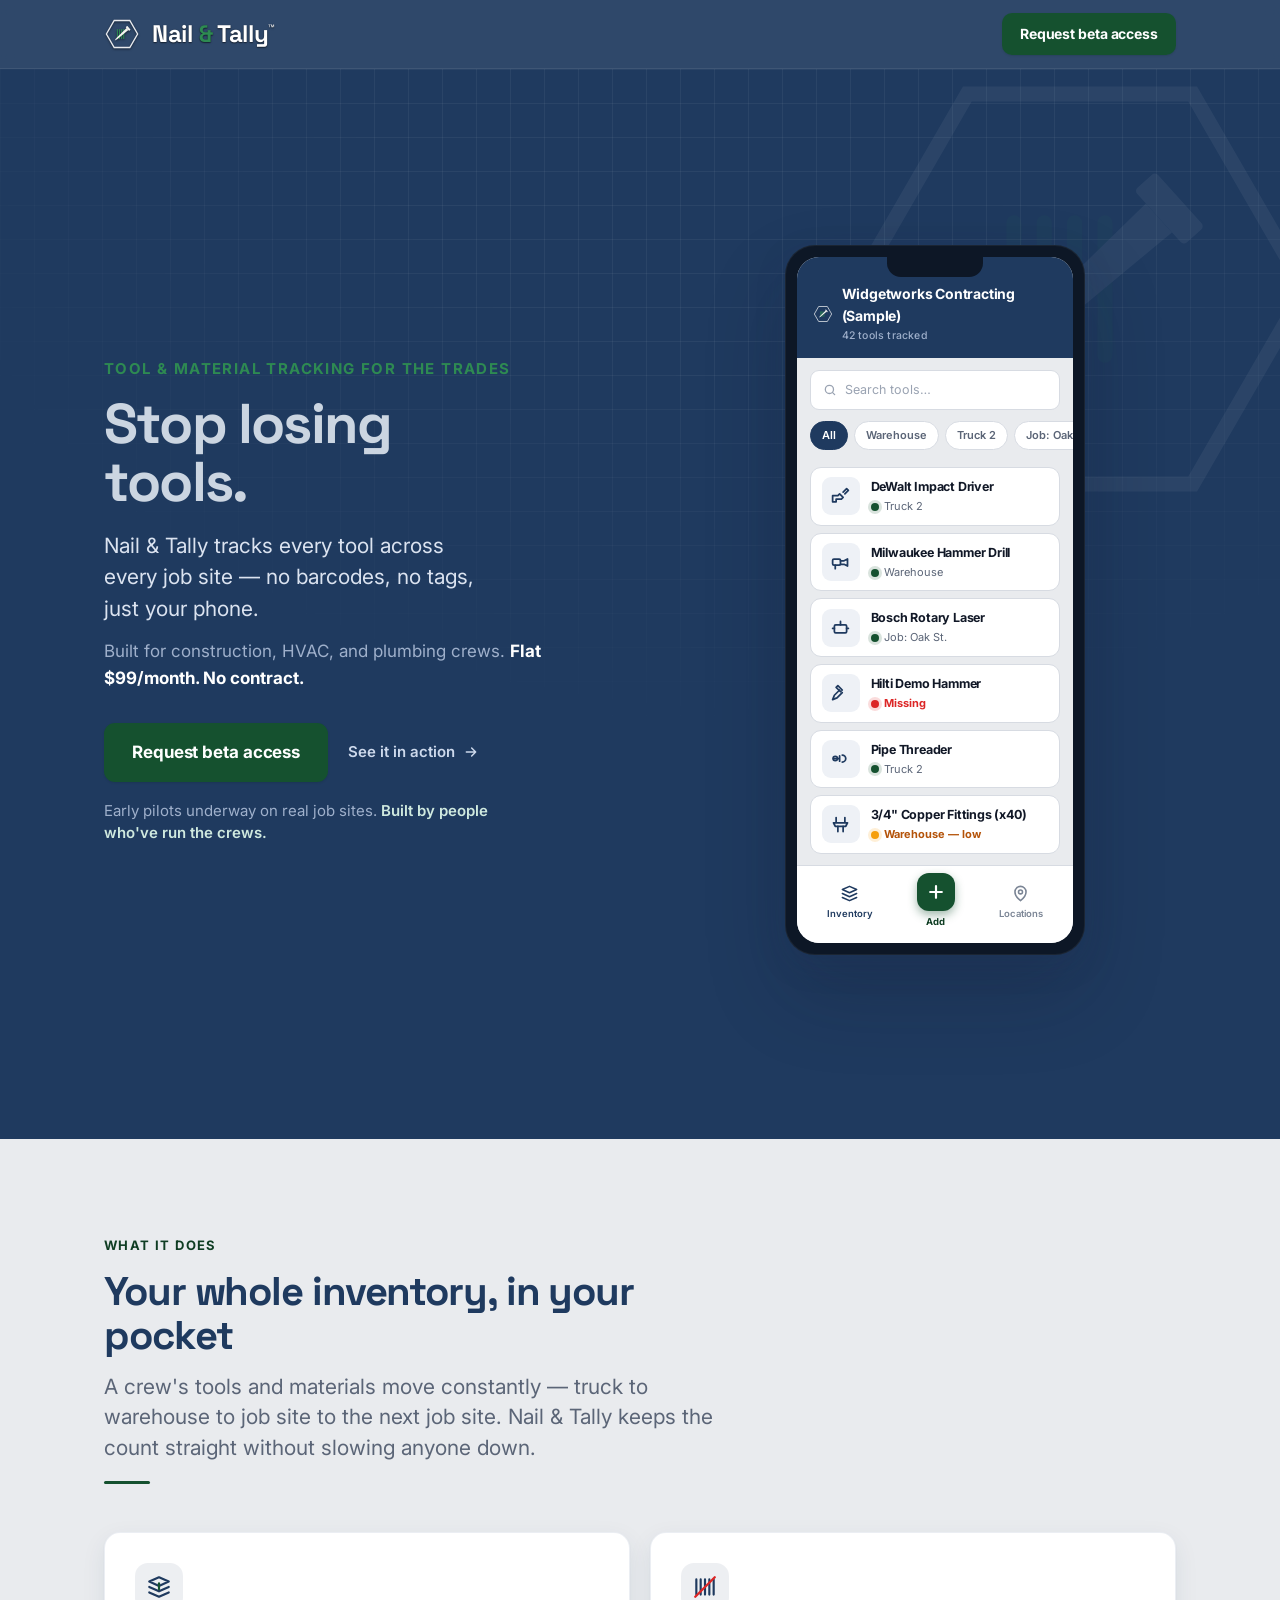
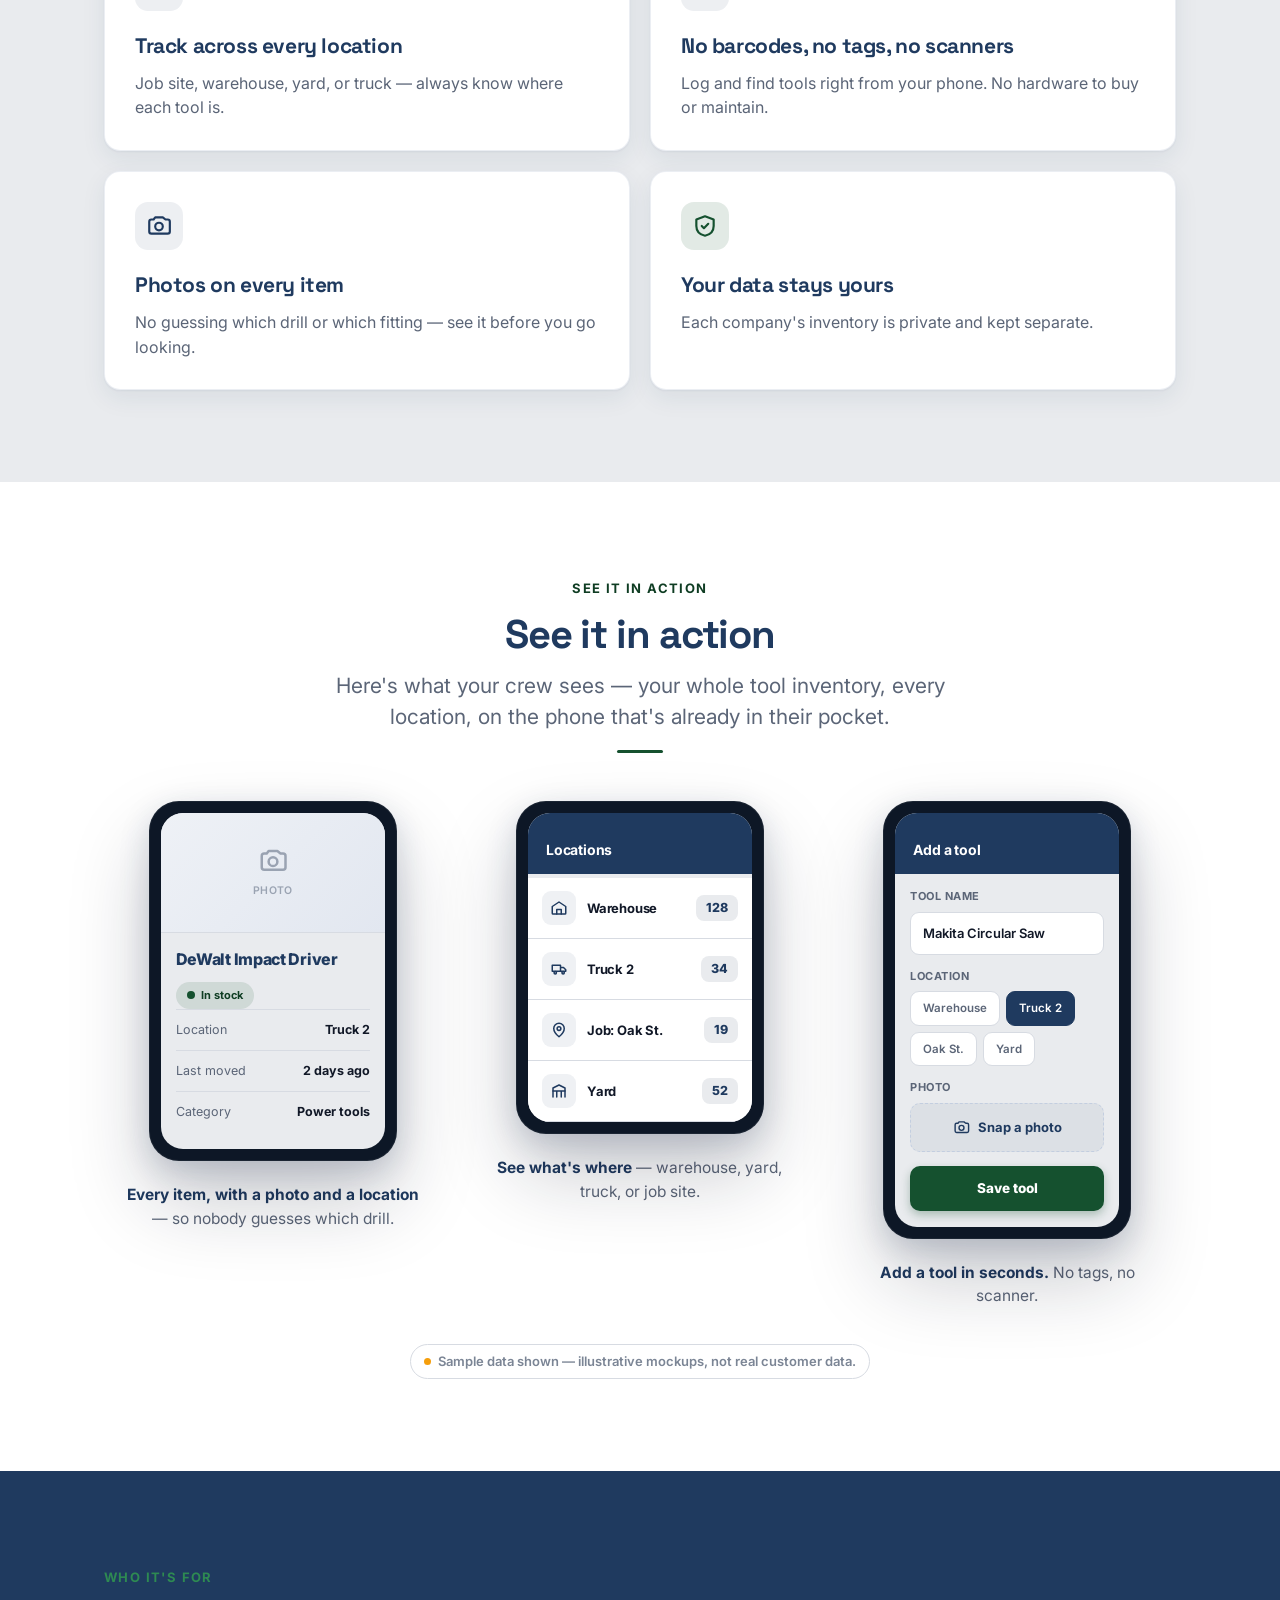
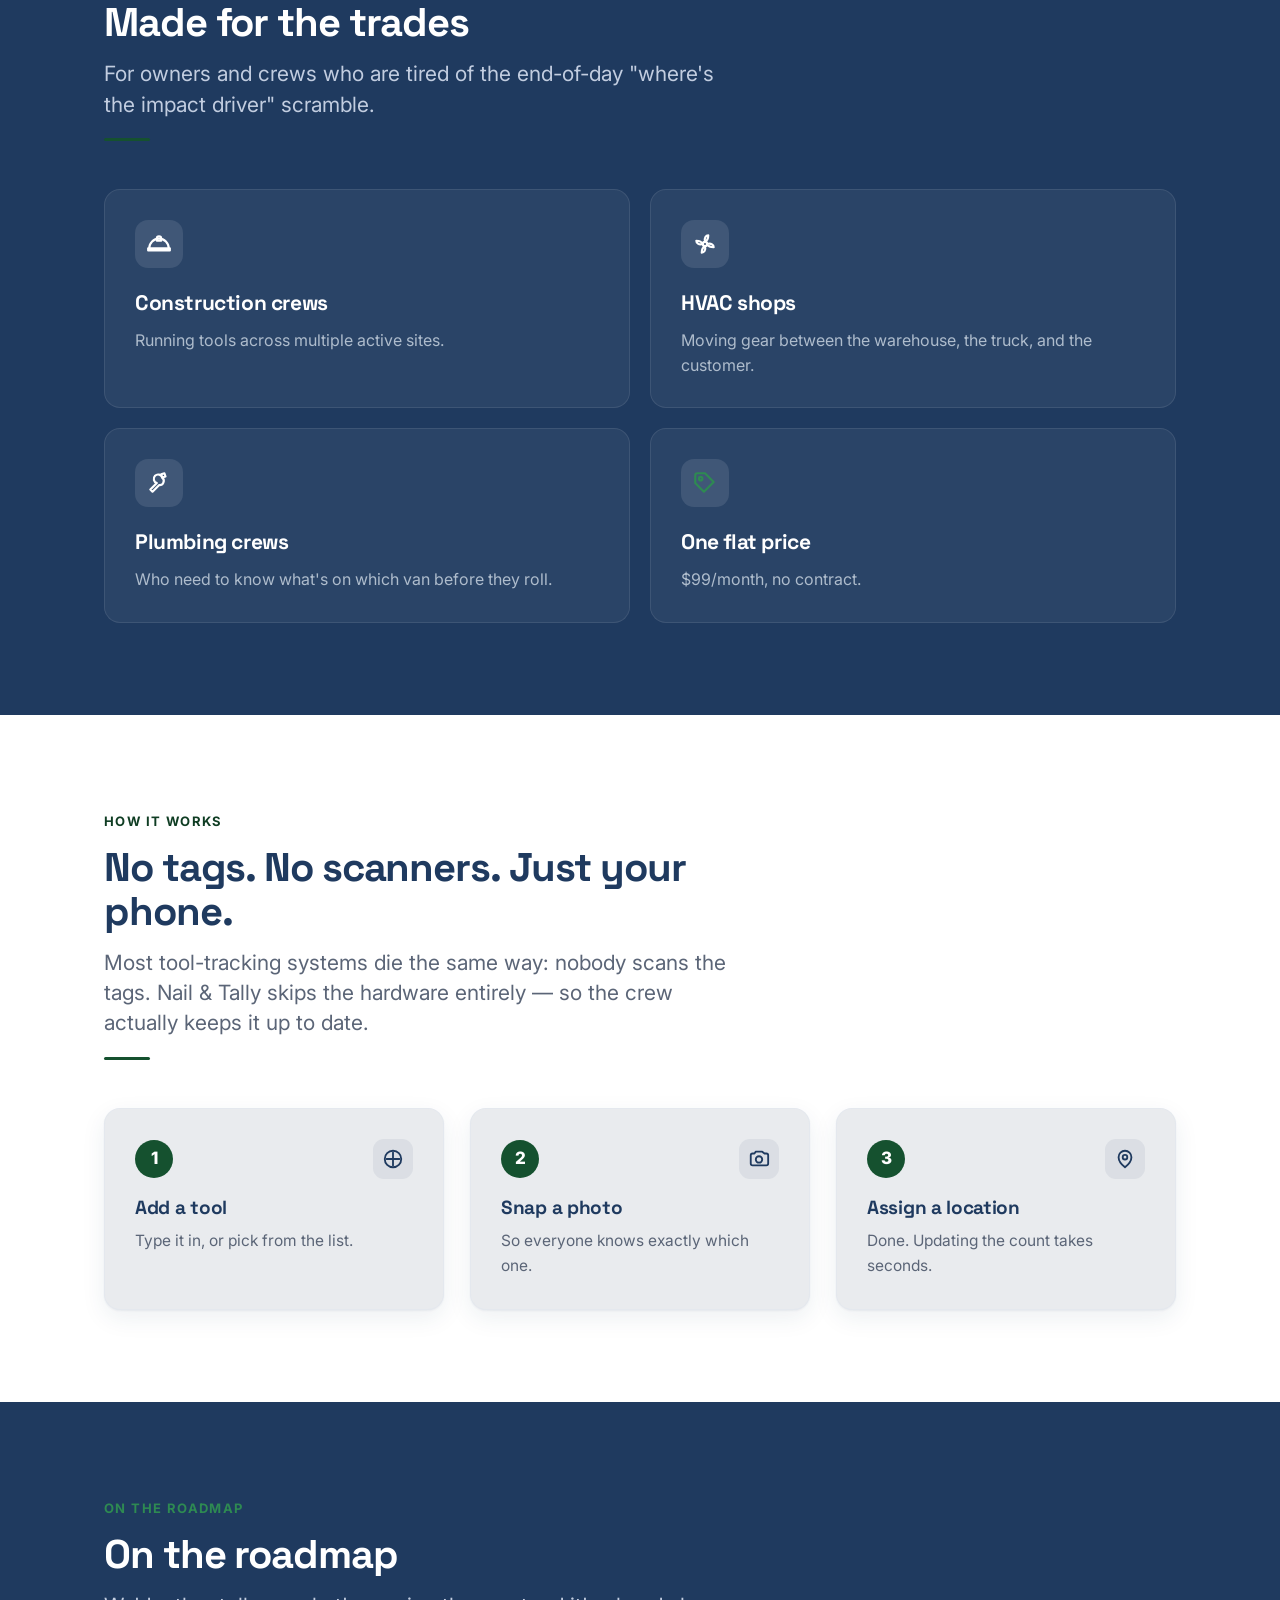
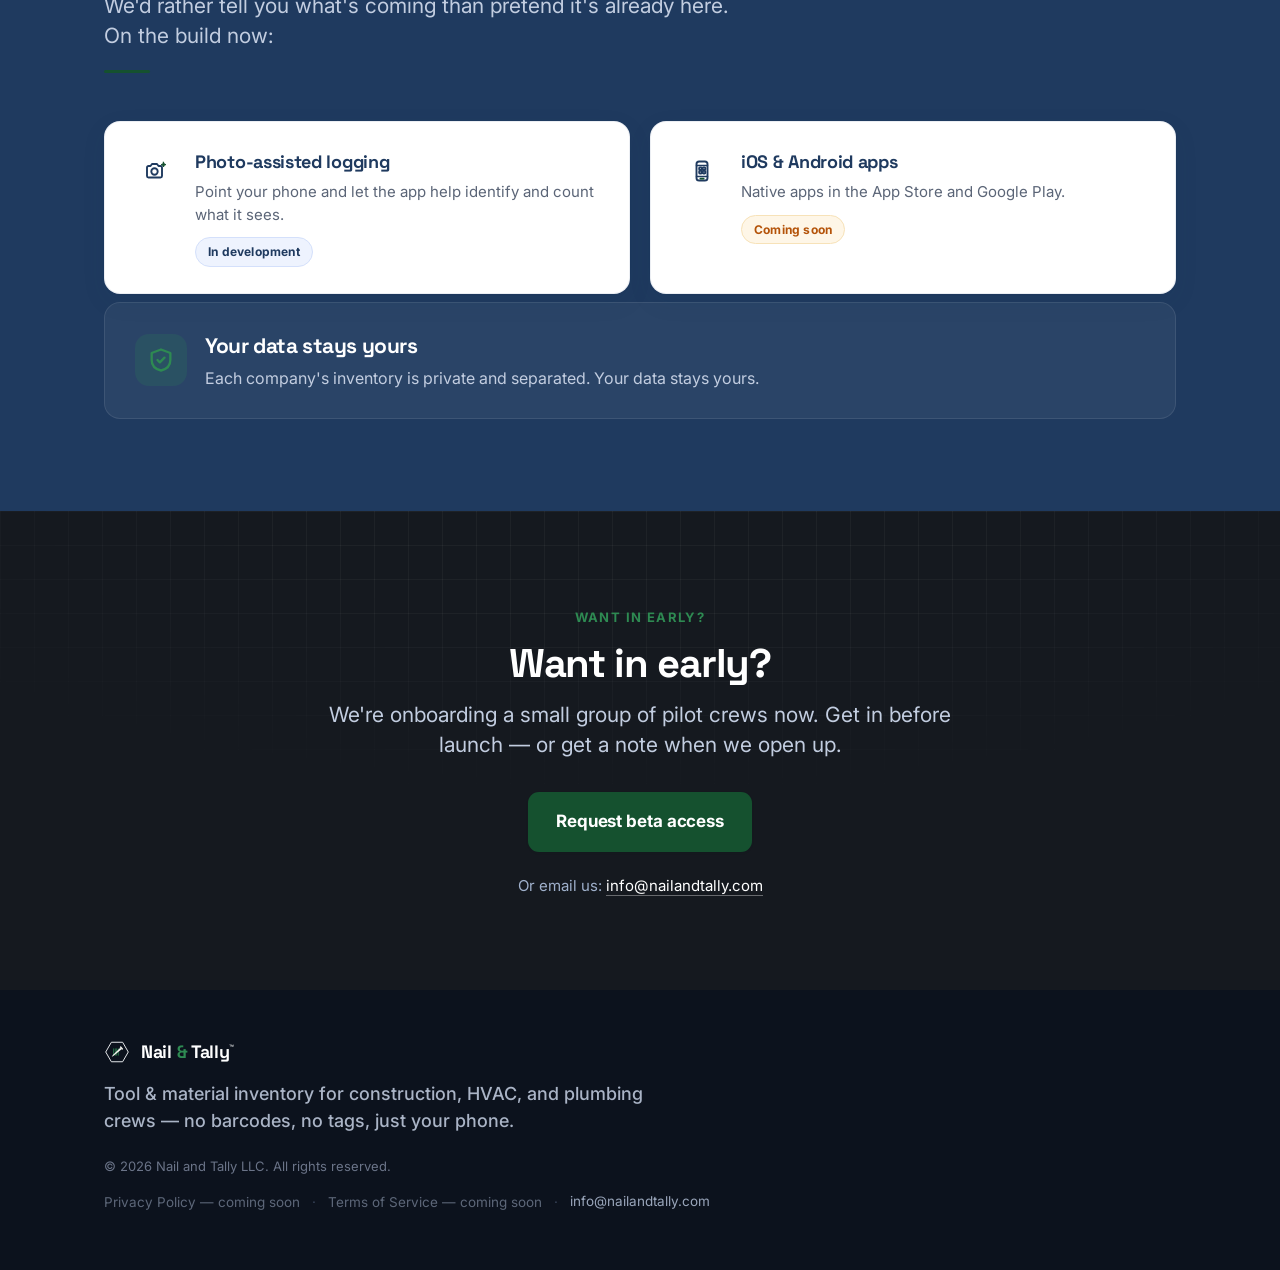
==== commit f7c49358: "New Fastener logo + darker green" ====
--- a/index.html
+++ b/index.html
@@ -4,6 +4,8 @@
 <meta name="description" content="Nail &amp; Tally tracks every tool across every job site — no barcodes, no tags, just your phone. Built for construction, HVAC, and plumbing crews. $99/month, no contract.">
 <meta name="robots" content="index">
 <meta name="theme-color" content="#111827">
+<!-- Favicon: revised Option A emblem (hexagon bolt-head + four tally bars + nail as the 5th stroke), inlined as a data-URI SVG so the site stays self-contained -->
+<link rel="icon" type="image/svg+xml" href="data:image/svg+xml,%3Csvg xmlns='http://www.w3.org/2000/svg' viewBox='0 0 512 512'%3E%3Crect width='512' height='512' rx='112' fill='%231F3A5F'/%3E%3Cg transform='translate(82,82) scale(1.45)'%3E%3Cpolygon points='16,120 68,30 172,30 224,120 172,210 68,210' fill='%2316304F'/%3E%3Cpolygon points='34,120 77,46 163,46 206,120 163,194 77,194' fill='none' stroke='%230F2540' stroke-width='6'/%3E%3Cg fill='%232E8A52'%3E%3Crect x='86' y='86' width='7' height='68' rx='3.5'/%3E%3Crect x='100' y='86' width='7' height='68' rx='3.5'/%3E%3Crect x='114' y='86' width='7' height='68' rx='3.5'/%3E%3Crect x='128' y='86' width='7' height='68' rx='3.5'/%3E%3C/g%3E%3Cg transform='rotate(48 120 120)'%3E%3Crect x='103' y='58' width='34' height='13' rx='2' fill='%23F5F5F0'/%3E%3Cpath d='M111,71 L129,71 L125,170 L115,170 Z' fill='%23F5F5F0'/%3E%3Cpath d='M115,170 L125,170 L120,185 Z' fill='%23F5F5F0'/%3E%3C/g%3E%3C/g%3E%3C/svg%3E">
 <link rel="preconnect" href="https://fonts.googleapis.com">
 <link rel="preconnect" href="https://fonts.gstatic.com" crossorigin>
 <link href="https://fonts.googleapis.com/css2?family=Inter:wght@400;500;600;700;800&family=Space+Grotesk:wght@500;600;700&display=swap" rel="stylesheet">
@@ -15,13 +17,14 @@
   --navy-ink:#0c121d;    /* footer — near-black charcoal */
   --charcoal:#15191f;    /* Workwear charcoal band */
   --charcoal-2:#1d222b;  /* charcoal card on dark */
-  --green:#10B981;       /* Locator Green */
-  --green-deep:#0ea372;
+  --green:#15512F;       /* Forest Green (revised Option A — darker forest; was #1E7A46) */
+  --green-deep:#0F3D23;  /* darker forest, for hovers/eyebrows on light */
+  --green-ondark:#2E8A52;/* nail + "&" + green on navy/charcoal (on-dark variant) */
   --ink:#111827;         /* Workwear Charcoal */
   --muted:#5b6577;
   --muted-2:#7b8595;
-  --line:#e3e7ee;        /* hairline */
-  --bg:#F5F5F0;          /* Concrete White */
+  --line:#D7DBE2;        /* hairline (was #e3e7ee) */
+  --bg:#E9EBEE;          /* Steel Grey (was #F5F5F0 Concrete White) */
   --card:#ffffff;
   --red:#DC2626;         /* status: missing */
   --amber:#F59E0B;       /* status: low */
@@ -46,7 +49,7 @@
 h1,h2,h3{color:var(--navy);font-family:var(--font-display);font-weight:700;letter-spacing:-.6px;margin:0}
 .eyebrow{display:inline-block;font-size:13px;font-weight:700;letter-spacing:1.4px;text-transform:uppercase;color:var(--green-deep);margin:0 0 14px}
 .hero .eyebrow{font-size:15px}
-.eyebrow.light{color:#10B981}
+.eyebrow.light{color:var(--green-ondark)}
 
 /* ===== Header (sticky) ===== */
 header.site{
@@ -59,12 +62,12 @@
 .logo{display:flex;align-items:center;gap:12px;text-decoration:none;color:#fff;min-width:0}
 .logo svg{width:36px;height:auto;flex:none;filter:drop-shadow(0 1px 1px rgba(0,0,0,.55))}
 .brand{font-family:var(--font-display);font-weight:700;font-size:24px;letter-spacing:-.3px;white-space:nowrap;text-shadow:0 1px 1.5px rgba(0,0,0,.55),0 0 1px rgba(0,0,0,.4)}
-.brand .amp{color:var(--green)}
+.brand .amp{color:var(--green-ondark)}
 .brand .tm{font-size:.5em;vertical-align:super;font-weight:600;letter-spacing:0}
 nav.site{margin-left:auto}
 .btn{
   display:inline-flex;align-items:center;justify-content:center;gap:8px;
-  background:var(--green);color:#06241b;text-decoration:none;
+  background:var(--green);color:#fff;text-decoration:none;
   padding:13px 22px;border-radius:10px;font-weight:700;font-size:15px;
   border:none;cursor:pointer;font-family:inherit;
   box-shadow:0 1px 2px rgba(6,36,27,.15);transition:transform .12s ease,background .15s ease;
@@ -92,7 +95,7 @@
 }
 .hero::after{ /* reverse logo watermark, very low opacity */
   content:"";position:absolute;right:-60px;top:-40px;width:520px;height:520px;
-  background-image:url("data:image/svg+xml;utf8,<svg xmlns='http://www.w3.org/2000/svg' viewBox='0 0 240 200'><g transform='translate(12,64)'><rect x='0' y='0' width='80' height='33' rx='6' fill='%23ffffff'/><rect x='0' y='45' width='148' height='33' rx='6' fill='%23ffffff'/><rect x='0' y='90' width='216' height='33' rx='6' fill='%23ffffff'/><path d='M80,0 L65.1,-21.9 A18,18 0 1,1 94.9,-21.9 Z M73,-32 A7,7 0 1,1 87,-32 A7,7 0 1,1 73,-32 Z' fill='%2310B981' fill-rule='evenodd'/></g></svg>");
+  background-image:url("data:image/svg+xml;utf8,<svg xmlns='http://www.w3.org/2000/svg' viewBox='0 0 240 240'><polygon points='16,120 68,30 172,30 224,120 172,210 68,210' fill='none' stroke='%23ffffff' stroke-width='7'/><g fill='%232E8A52'><rect x='86' y='86' width='7' height='68' rx='3.5'/><rect x='100' y='86' width='7' height='68' rx='3.5'/><rect x='114' y='86' width='7' height='68' rx='3.5'/><rect x='128' y='86' width='7' height='68' rx='3.5'/></g><g transform='rotate(48 120 120)'><rect x='103' y='58' width='34' height='13' rx='2' fill='%23ffffff'/><path d='M111,71 L129,71 L125,170 L115,170 Z' fill='%23ffffff'/><path d='M115,170 L125,170 L120,185 Z' fill='%23ffffff'/></g></svg>");
   background-repeat:no-repeat;background-size:contain;opacity:.05;pointer-events:none;
 }
 .hero .wrap{position:relative;z-index:1;display:grid;grid-template-columns:1.05fr .95fr;gap:56px;align-items:center;padding:84px 24px 92px}
@@ -133,7 +136,7 @@
 .iname{font-size:12.5px;font-weight:700;color:var(--ink);white-space:nowrap;overflow:hidden;text-overflow:ellipsis;letter-spacing:-.2px}
 .iloc{font-size:11px;color:var(--muted);margin-top:1px;display:flex;align-items:center;gap:5px}
 .dot{width:8px;height:8px;border-radius:50%;flex:none}
-.dot.g{background:var(--green);box-shadow:0 0 0 3px rgba(16,185,129,.16)}
+.dot.g{background:var(--green);box-shadow:0 0 0 3px rgba(21,81,47,.16)}
 .dot.r{background:var(--red);box-shadow:0 0 0 3px rgba(220,38,38,.16)}
 .dot.a{background:var(--amber);box-shadow:0 0 0 3px rgba(245,158,11,.16)}
 .iloc .lab.miss{color:var(--red);font-weight:700}
@@ -143,7 +146,7 @@
 .tab svg{width:19px;height:19px}
 .tab.on{color:var(--navy)}
 .tab.add{position:relative;top:-2px}
-.tab.add .badge{width:38px;height:38px;border-radius:12px;background:var(--green);display:flex;align-items:center;justify-content:center;box-shadow:0 4px 10px rgba(16,185,129,.4)}
+.tab.add .badge{width:38px;height:38px;border-radius:12px;background:var(--green);display:flex;align-items:center;justify-content:center;box-shadow:0 4px 10px rgba(21,81,47,.4)}
 .tab.add .badge svg{width:20px;height:20px}
 .tab.add span{color:var(--green-deep);font-weight:700}
 
@@ -152,7 +155,7 @@
 section.tight{padding:84px 0}
 .alt{background:#fff}
 .navy-band{background:var(--navy);color:#fff;position:relative;overflow:hidden}
-.navy-band .eyebrow{color:#10B981}
+.navy-band .eyebrow{color:var(--green-ondark)}
 .navy-band h2{color:#fff}
 /* charcoal/near-black band — adds depth against the navy/green/concrete */
 .charcoal-band{background:var(--charcoal);color:#fff;position:relative;overflow:hidden}
@@ -161,7 +164,7 @@
                    linear-gradient(90deg,rgba(255,255,255,.04) 1px,transparent 1px);
   background-size:34px 34px;mask-image:radial-gradient(ellipse 90% 80% at 50% 0%,#000 30%,transparent 78%);
   -webkit-mask-image:radial-gradient(ellipse 90% 80% at 50% 0%,#000 30%,transparent 78%);pointer-events:none}
-.charcoal-band .eyebrow{color:#10B981}
+.charcoal-band .eyebrow{color:var(--green-ondark)}
 .charcoal-band h2{color:#fff}
 .charcoal-band .sub{color:#b9c0cb}
 .sec-head{max-width:640px;margin:0 0 48px}
@@ -182,7 +185,7 @@
 .card:hover{transform:translateY(-2px);box-shadow:0 2px 4px rgba(31,58,95,.07),0 16px 40px rgba(31,58,95,.12)}
 .icon-tile{width:48px;height:48px;border-radius:13px;display:flex;align-items:center;justify-content:center;margin-bottom:18px}
 .icon-tile.navy{background:rgba(31,58,95,.08)}
-.icon-tile.green{background:rgba(16,185,129,.12)}
+.icon-tile.green{background:rgba(21,81,47,.12)}
 .icon-tile svg{width:26px;height:26px}
 .card h3{font-size:21px;margin:0 0 8px;letter-spacing:-.4px}
 .card p{margin:0;color:var(--muted);font-size:16px;line-height:1.55}
@@ -208,7 +211,7 @@
 .detail-body{padding:14px 15px 17px}
 .detail-body .dn{font-size:16px;font-weight:800;color:var(--navy);letter-spacing:-.3px}
 .pill{display:inline-flex;align-items:center;gap:6px;font-size:11px;font-weight:700;padding:5px 11px;border-radius:999px;margin-top:9px}
-.pill.stock{background:rgba(16,185,129,.12);color:var(--green-deep)}
+.pill.stock{background:rgba(21,81,47,.12);color:var(--green-deep)}
 .kv{display:flex;justify-content:space-between;font-size:12.5px;padding:10px 0;border-top:1px solid var(--line)}
 .kv:first-of-type{margin-top:13px}
 .kv .k{color:var(--muted)}
@@ -232,14 +235,14 @@
 .loc-pick .o.sel{background:var(--navy);color:#fff;border-color:var(--navy)}
 .snap{display:flex;align-items:center;justify-content:center;gap:8px;background:rgba(31,58,95,.06);border:1.5px dashed #c3cee0;border-radius:10px;padding:13px;color:var(--navy);font-size:13px;font-weight:700;margin-top:4px}
 .snap svg{width:17px;height:17px}
-.save-btn{margin-top:14px;background:var(--green);color:#06241b;text-align:center;padding:12px;border-radius:10px;font-size:13.5px;font-weight:800;box-shadow:0 4px 10px rgba(16,185,129,.3)}
+.save-btn{margin-top:14px;background:var(--green);color:#fff;text-align:center;padding:12px;border-radius:10px;font-size:13.5px;font-weight:800;box-shadow:0 4px 10px rgba(21,81,47,.3)}
 
 /* ===== Steps ===== */
 .steps{display:grid;grid-template-columns:repeat(3,1fr);gap:26px}
 .step{background:#fff;border-radius:16px;padding:30px;box-shadow:var(--shadow-sm);border:1px solid rgba(227,231,238,.7);position:relative}
 .alt .step{background:var(--bg)}
 .step .top{display:flex;align-items:center;gap:13px;margin-bottom:14px}
-.step .n{display:inline-flex;align-items:center;justify-content:center;width:38px;height:38px;border-radius:50%;background:var(--green);color:#06241b;font-weight:800;font-size:17px;flex:none}
+.step .n{display:inline-flex;align-items:center;justify-content:center;width:38px;height:38px;border-radius:50%;background:var(--green);color:#fff;font-weight:800;font-size:17px;flex:none}
 .step .si{width:40px;height:40px;border-radius:11px;background:rgba(31,58,95,.07);display:flex;align-items:center;justify-content:center;margin-left:auto}
 .step .si svg{width:22px;height:22px}
 .step h3{font-size:19px;margin:0 0 6px;letter-spacing:-.3px}
@@ -247,7 +250,7 @@
 
 /* ===== Trust strip ===== */
 .trust-strip{display:flex;align-items:center;gap:18px;background:rgba(255,255,255,.05);border:1px solid rgba(255,255,255,.09);border-radius:16px;padding:26px 30px;margin-top:8px}
-.trust-strip .ts-icon{width:52px;height:52px;border-radius:14px;background:rgba(16,185,129,.16);display:flex;align-items:center;justify-content:center;flex:none}
+.trust-strip .ts-icon{width:52px;height:52px;border-radius:14px;background:rgba(46,138,82,.18);display:flex;align-items:center;justify-content:center;flex:none}
 .trust-strip .ts-icon svg{width:28px;height:28px}
 .trust-strip h3{color:#fff;font-size:21px;margin:0 0 4px;letter-spacing:-.4px}
 .trust-strip p{color:#c2cde0;margin:0;font-size:16px}
@@ -276,7 +279,7 @@
 footer.site .f-top{display:flex;align-items:center;gap:11px;margin-bottom:14px}
 footer.site .f-top svg{width:26px;height:auto}
 footer.site .f-brand{font-family:var(--font-display);font-weight:700;color:#fff;font-size:18px;letter-spacing:-.3px}
-footer.site .f-brand .amp{color:var(--green)}
+footer.site .f-brand .amp{color:var(--green-ondark)}
 footer.site .f-brand .tm{font-size:.5em;vertical-align:super;font-weight:600}
 footer.site .tagline{color:#aab4c6;max-width:48ch;margin:0 0 22px;font-size:18px;font-weight:500;line-height:1.5}
 footer.site .legal{color:#6b7488;font-size:13px;margin-bottom:14px}
@@ -333,12 +336,21 @@
 <!-- ============ HEADER ============ -->
 <header class="site"><div class="wrap">
   <a class="logo" href="/" aria-label="Nail and Tally home">
-    <svg viewBox="0 0 140 120" aria-hidden="true"><g transform="translate(6,42)">
-      <rect x="0" y="0" width="46" height="20" rx="4" fill="#fff" stroke="#1a1d23" stroke-width="2.2"/>
-      <rect x="0" y="28" width="86" height="20" rx="4" fill="#fff" stroke="#1a1d23" stroke-width="2.2"/>
-      <rect x="0" y="56" width="125" height="20" rx="4" fill="#fff" stroke="#1a1d23" stroke-width="2.2"/>
-      <path d="M46,0 L37.4,-13.1 A10.5,10.5 0 1,1 54.6,-13.1 Z M42,-19 A4,4 0 1,1 50,-19 A4,4 0 1,1 42,-19 Z" fill="#10B981" fill-rule="evenodd" stroke="#1a1d23" stroke-width="2.2" stroke-linejoin="round"/>
-    </g></svg>
+    <svg viewBox="0 0 240 240" aria-hidden="true">
+      <!-- revised Option A emblem, on-dark: hexagon outlined in steel-grey, four green tally bars, nail as the diagonal 5th stroke -->
+      <polygon points="16,120 68,30 172,30 224,120 172,210 68,210" fill="none" stroke="#E9EBEE" stroke-width="9"/>
+      <g fill="#2E8A52">
+        <rect x="86" y="86" width="7" height="68" rx="3.5"/>
+        <rect x="100" y="86" width="7" height="68" rx="3.5"/>
+        <rect x="114" y="86" width="7" height="68" rx="3.5"/>
+        <rect x="128" y="86" width="7" height="68" rx="3.5"/>
+      </g>
+      <g transform="rotate(48 120 120)">
+        <rect x="103" y="58" width="34" height="13" rx="2" fill="#F5F5F0"/>
+        <path d="M111,71 L129,71 L125,170 L115,170 Z" fill="#F5F5F0"/>
+        <path d="M115,170 L125,170 L120,185 Z" fill="#F5F5F0"/>
+      </g>
+    </svg>
     <span class="brand">Nail <span class="amp">&amp;</span> Tally<span class="tm">&trade;</span></span>
   </a>
   <nav class="site">
@@ -367,12 +379,20 @@
       <div class="notch"></div>
       <div class="screen">
         <div class="app-bar">
-          <svg class="mk" viewBox="0 0 140 120" aria-hidden="true"><g transform="translate(6,42)">
-            <rect x="0" y="0" width="46" height="20" rx="4" fill="#fff"/>
-            <rect x="0" y="28" width="86" height="20" rx="4" fill="#fff"/>
-            <rect x="0" y="56" width="125" height="20" rx="4" fill="#fff"/>
-            <path d="M46,0 L37.4,-13.1 A10.5,10.5 0 1,1 54.6,-13.1 Z M42,-19 A4,4 0 1,1 50,-19 A4,4 0 1,1 42,-19 Z" fill="#10B981" fill-rule="evenodd"/>
-          </g></svg>
+          <svg class="mk" viewBox="0 0 240 240" aria-hidden="true">
+            <polygon points="16,120 68,30 172,30 224,120 172,210 68,210" fill="none" stroke="#E9EBEE" stroke-width="9"/>
+            <g fill="#2E8A52">
+              <rect x="86" y="86" width="7" height="68" rx="3.5"/>
+              <rect x="100" y="86" width="7" height="68" rx="3.5"/>
+              <rect x="114" y="86" width="7" height="68" rx="3.5"/>
+              <rect x="128" y="86" width="7" height="68" rx="3.5"/>
+            </g>
+            <g transform="rotate(48 120 120)">
+              <rect x="103" y="58" width="34" height="13" rx="2" fill="#F5F5F0"/>
+              <path d="M111,71 L129,71 L125,170 L115,170 Z" fill="#F5F5F0"/>
+              <path d="M115,170 L125,170 L120,185 Z" fill="#F5F5F0"/>
+            </g>
+          </svg>
           <span class="co">Widgetworks Contracting (Sample)<small>42 tools tracked</small></span>
         </div>
         <div class="app-search">
@@ -413,7 +433,7 @@
         </div>
         <div class="tabbar">
           <span class="tab on"><svg viewBox="0 0 24 24" fill="none" stroke="currentColor" stroke-width="2" stroke-linecap="round" stroke-linejoin="round"><path d="M3 7l9-4 9 4-9 4z"/><path d="M3 12l9 4 9-4M3 17l9 4 9-4"/></svg>Inventory</span>
-          <span class="tab add"><span class="badge"><svg viewBox="0 0 24 24" fill="none" stroke="#06241b" stroke-width="2.6" stroke-linecap="round"><path d="M12 5v14M5 12h14"/></svg></span><span>Add</span></span>
+          <span class="tab add"><span class="badge"><svg viewBox="0 0 24 24" fill="none" stroke="#fff" stroke-width="2.6" stroke-linecap="round"><path d="M12 5v14M5 12h14"/></svg></span><span>Add</span></span>
           <span class="tab"><svg viewBox="0 0 24 24" fill="none" stroke="currentColor" stroke-width="2" stroke-linecap="round" stroke-linejoin="round"><path d="M12 21s-7-5.6-7-11a7 7 0 0114 0c0 5.4-7 11-7 11z"/><circle cx="12" cy="10" r="2.5"/></svg>Locations</span>
         </div>
       </div>
@@ -432,7 +452,7 @@
   <div class="cards">
     <div class="card">
       <div class="icon-tile navy">
-        <svg viewBox="0 0 24 24" fill="none" stroke="#1F3A5F" stroke-width="2" stroke-linecap="round" stroke-linejoin="round"><path d="M3 7l9-4 9 4-9 4z"/><path d="M3 12l9 4 9-4M3 17l9 4 9-4"/><path d="M12 8.5v5.5" stroke="#10B981"/></svg>
+        <svg viewBox="0 0 24 24" fill="none" stroke="#1F3A5F" stroke-width="2" stroke-linecap="round" stroke-linejoin="round"><path d="M3 7l9-4 9 4-9 4z"/><path d="M3 12l9 4 9-4M3 17l9 4 9-4"/><path d="M12 8.5v5.5" stroke="#15512F"/></svg>
       </div>
       <h3>Track across every location</h3>
       <p>Job site, warehouse, yard, or truck — always know where each tool is.</p>
@@ -456,7 +476,7 @@
     <div class="card">
       <div class="icon-tile green">
         <!-- shield -->
-        <svg viewBox="0 0 24 24" fill="none" stroke="#0ea372" stroke-width="2" stroke-linecap="round" stroke-linejoin="round"><path d="M12 3l8 3v6c0 5-3.5 8-8 9-4.5-1-8-4-8-9V6z"/><path d="M9 12l2 2 4-4"/></svg>
+        <svg viewBox="0 0 24 24" fill="none" stroke="#15512F" stroke-width="2" stroke-linecap="round" stroke-linejoin="round"><path d="M12 3l8 3v6c0 5-3.5 8-8 9-4.5-1-8-4-8-9V6z"/><path d="M9 12l2 2 4-4"/></svg>
       </div>
       <h3>Your data stays yours</h3>
       <p>Each company's inventory is private and kept separate.</p>
@@ -568,7 +588,7 @@
     <div class="card">
       <div class="icon-tile navy">
         <!-- price tag -->
-        <svg viewBox="0 0 24 24" fill="none" stroke="#10B981" stroke-width="2" stroke-linecap="round" stroke-linejoin="round"><path d="M3 12V5a2 2 0 012-2h7l8 8-9 9z"/><circle cx="8" cy="8" r="1.6"/></svg>
+        <svg viewBox="0 0 24 24" fill="none" stroke="#2E8A52" stroke-width="2" stroke-linecap="round" stroke-linejoin="round"><path d="M3 12V5a2 2 0 012-2h7l8 8-9 9z"/><circle cx="8" cy="8" r="1.6"/></svg>
       </div>
       <h3>One flat price</h3>
       <p>$99/month, no contract.</p>
@@ -613,7 +633,7 @@
   </div>
   <div class="road">
     <div class="road-item">
-      <div class="ri-icon" style="background:#fff"><svg viewBox="0 0 24 24" fill="none" stroke="#1F3A5F" stroke-width="1.9" stroke-linecap="round" stroke-linejoin="round"><path d="M3 8.5A1.5 1.5 0 014.5 7h2L8 5h5l1.5 2h2A1.5 1.5 0 0118 8.5V17a1.5 1.5 0 01-1.5 1.5h-12A1.5 1.5 0 013 17z"/><circle cx="10.5" cy="12.5" r="3.2"/><path d="M19.5 3.2l.7 1.7 1.7.7-1.7.7-.7 1.7-.7-1.7-1.7-.7 1.7-.7z" fill="#10B981" stroke="#10B981" stroke-width="1"/></svg></div>
+      <div class="ri-icon" style="background:#fff"><svg viewBox="0 0 24 24" fill="none" stroke="#1F3A5F" stroke-width="1.9" stroke-linecap="round" stroke-linejoin="round"><path d="M3 8.5A1.5 1.5 0 014.5 7h2L8 5h5l1.5 2h2A1.5 1.5 0 0118 8.5V17a1.5 1.5 0 01-1.5 1.5h-12A1.5 1.5 0 013 17z"/><circle cx="10.5" cy="12.5" r="3.2"/><path d="M19.5 3.2l.7 1.7 1.7.7-1.7.7-.7 1.7-.7-1.7-1.7-.7 1.7-.7z" fill="#15512F" stroke="#15512F" stroke-width="1"/></svg></div>
       <div>
         <h3>Photo-assisted logging</h3>
         <p>Point your phone and let the app help identify and count what it sees.</p>
@@ -621,7 +641,7 @@
       </div>
     </div>
     <div class="road-item">
-      <div class="ri-icon" style="background:#fff"><svg viewBox="0 0 24 24" fill="none" stroke="#1F3A5F" stroke-width="1.9" stroke-linecap="round" stroke-linejoin="round"><rect x="6.5" y="2.5" width="11" height="19" rx="2.6"/><path d="M6.5 6.5h11M6.5 17.5h11" stroke-width="1.5"/><path d="M10.4 19.6h3.2" stroke="#10B981"/><rect x="9.2" y="8.4" width="2.6" height="2.6" rx=".7"/><rect x="12.7" y="8.4" width="2.6" height="2.6" rx=".7"/><rect x="9.2" y="11.9" width="2.6" height="2.6" rx=".7"/><rect x="12.7" y="11.9" width="2.6" height="2.6" rx=".7"/></svg></div>
+      <div class="ri-icon" style="background:#fff"><svg viewBox="0 0 24 24" fill="none" stroke="#1F3A5F" stroke-width="1.9" stroke-linecap="round" stroke-linejoin="round"><rect x="6.5" y="2.5" width="11" height="19" rx="2.6"/><path d="M6.5 6.5h11M6.5 17.5h11" stroke-width="1.5"/><path d="M10.4 19.6h3.2" stroke="#15512F"/><rect x="9.2" y="8.4" width="2.6" height="2.6" rx=".7"/><rect x="12.7" y="8.4" width="2.6" height="2.6" rx=".7"/><rect x="9.2" y="11.9" width="2.6" height="2.6" rx=".7"/><rect x="12.7" y="11.9" width="2.6" height="2.6" rx=".7"/></svg></div>
       <div>
         <h3>iOS &amp; Android apps</h3>
         <p>Native apps in the App Store and Google Play.</p>
@@ -631,7 +651,7 @@
   </div>
   <!-- Trust strip -->
   <div class="trust-strip">
-    <div class="ts-icon"><svg viewBox="0 0 24 24" fill="none" stroke="#10B981" stroke-width="2" stroke-linecap="round" stroke-linejoin="round"><path d="M12 3l8 3v6c0 5-3.5 8-8 9-4.5-1-8-4-8-9V6z"/><path d="M9 12l2 2 4-4"/></svg></div>
+    <div class="ts-icon"><svg viewBox="0 0 24 24" fill="none" stroke="#2E8A52" stroke-width="2" stroke-linecap="round" stroke-linejoin="round"><path d="M12 3l8 3v6c0 5-3.5 8-8 9-4.5-1-8-4-8-9V6z"/><path d="M9 12l2 2 4-4"/></svg></div>
     <div>
       <h3>Your data stays yours</h3>
       <p>Each company's inventory is private and separated. Your data stays yours.</p>
@@ -651,12 +671,20 @@
 <!-- ============ FOOTER ============ -->
 <footer class="site"><div class="wrap">
   <div class="f-top">
-    <svg viewBox="0 0 140 120" aria-hidden="true"><g transform="translate(6,42)">
-      <rect x="0" y="0" width="46" height="20" rx="4" fill="#fff"/>
-      <rect x="0" y="28" width="86" height="20" rx="4" fill="#fff"/>
-      <rect x="0" y="56" width="125" height="20" rx="4" fill="#fff"/>
-      <path d="M46,0 L37.4,-13.1 A10.5,10.5 0 1,1 54.6,-13.1 Z M42,-19 A4,4 0 1,1 50,-19 A4,4 0 1,1 42,-19 Z" fill="#10B981" fill-rule="evenodd"/>
-    </g></svg>
+    <svg viewBox="0 0 240 240" aria-hidden="true">
+      <polygon points="16,120 68,30 172,30 224,120 172,210 68,210" fill="none" stroke="#E9EBEE" stroke-width="9"/>
+      <g fill="#2E8A52">
+        <rect x="86" y="86" width="7" height="68" rx="3.5"/>
+        <rect x="100" y="86" width="7" height="68" rx="3.5"/>
+        <rect x="114" y="86" width="7" height="68" rx="3.5"/>
+        <rect x="128" y="86" width="7" height="68" rx="3.5"/>
+      </g>
+      <g transform="rotate(48 120 120)">
+        <rect x="103" y="58" width="34" height="13" rx="2" fill="#F5F5F0"/>
+        <path d="M111,71 L129,71 L125,170 L115,170 Z" fill="#F5F5F0"/>
+        <path d="M115,170 L125,170 L120,185 Z" fill="#F5F5F0"/>
+      </g>
+    </svg>
     <span class="f-brand">Nail <span class="amp">&amp;</span> Tally<span class="tm">&trade;</span></span>
   </div>
   <p class="tagline">Tool &amp; material inventory for construction, HVAC, and plumbing crews — no barcodes, no tags, just your phone.</p>
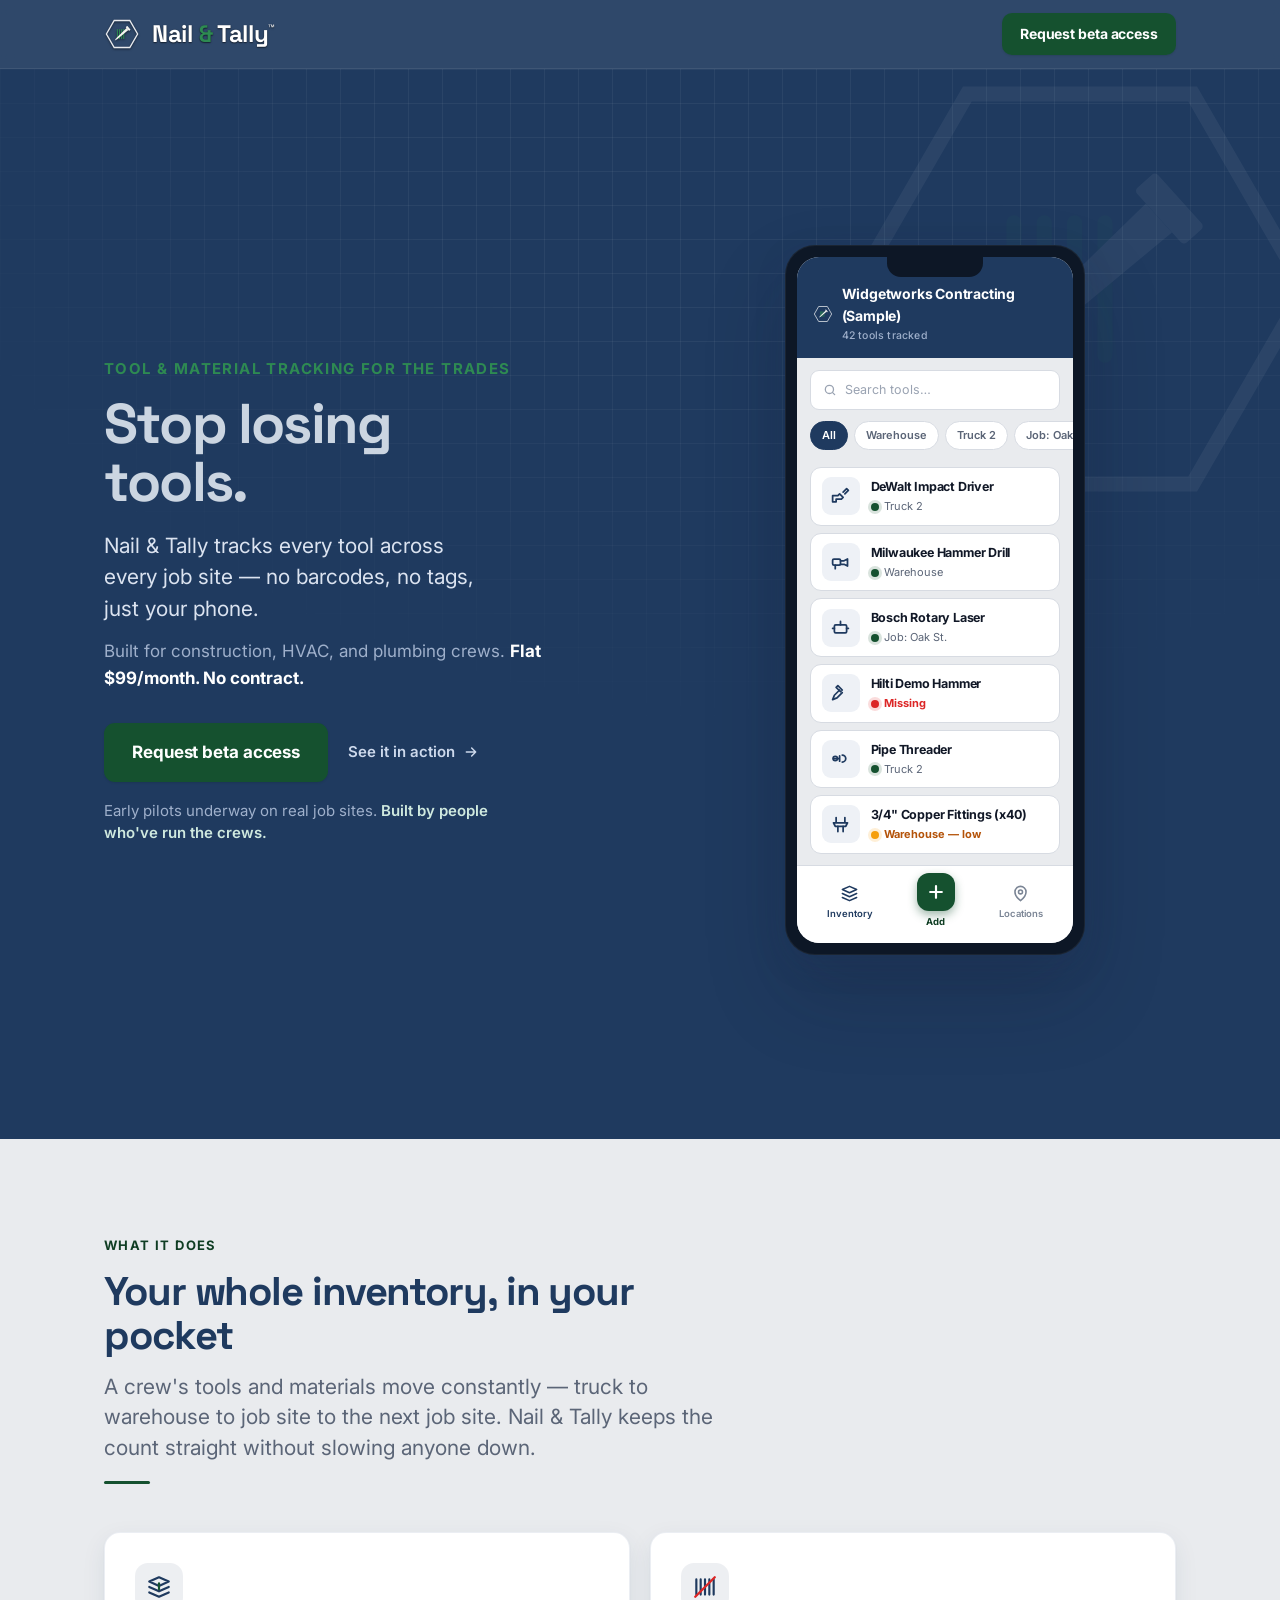
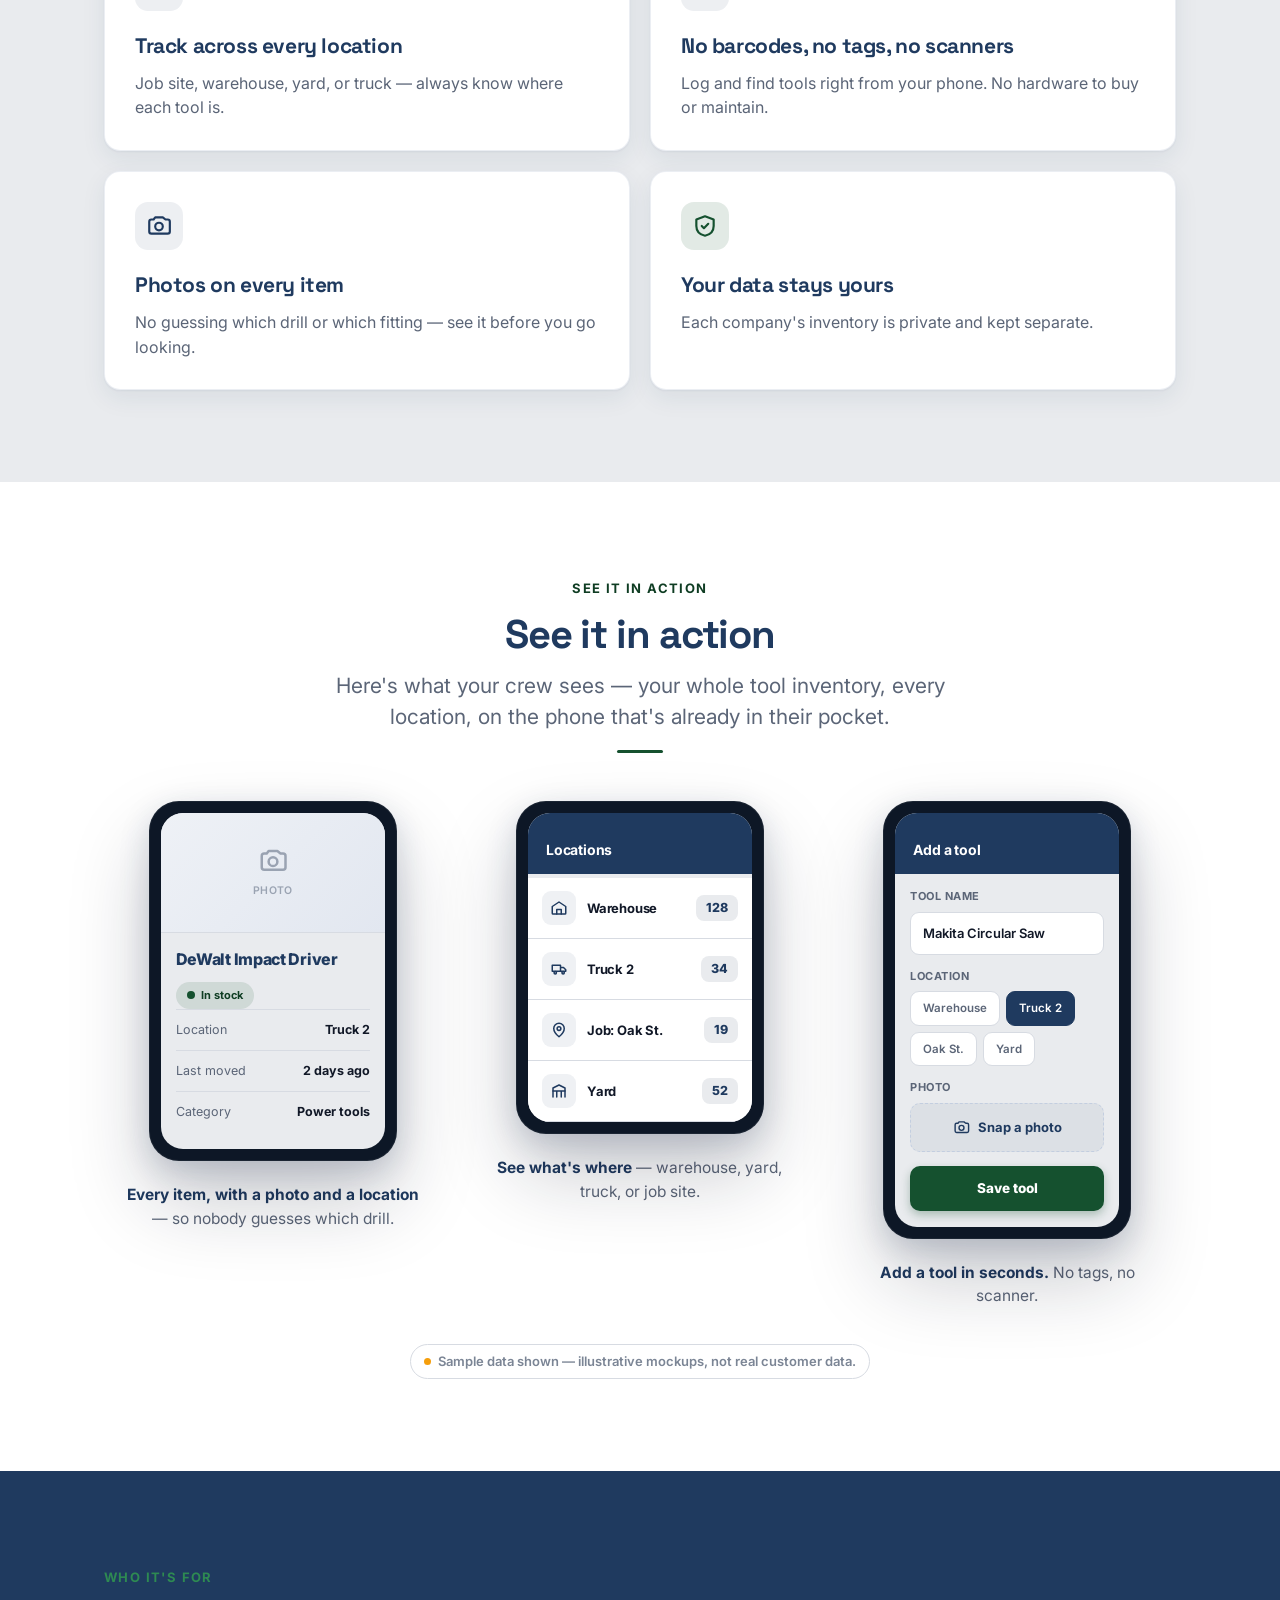
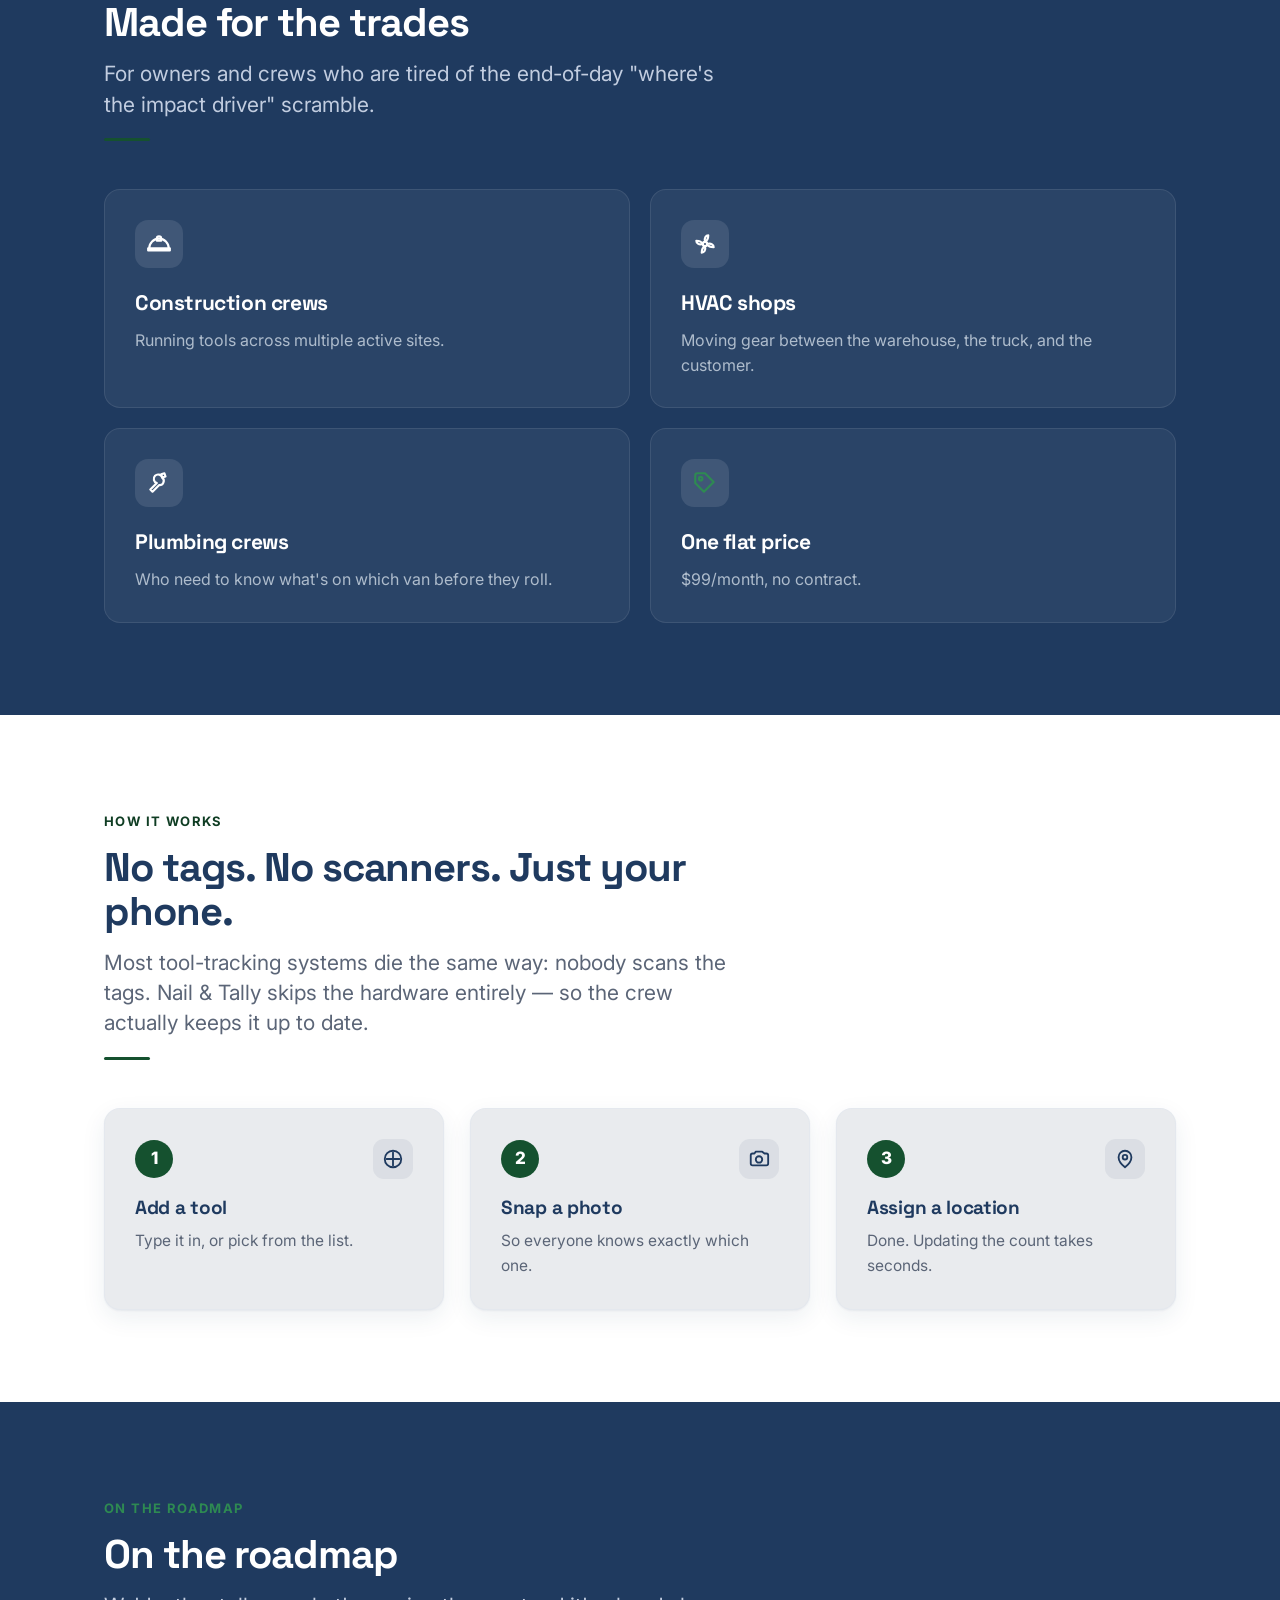
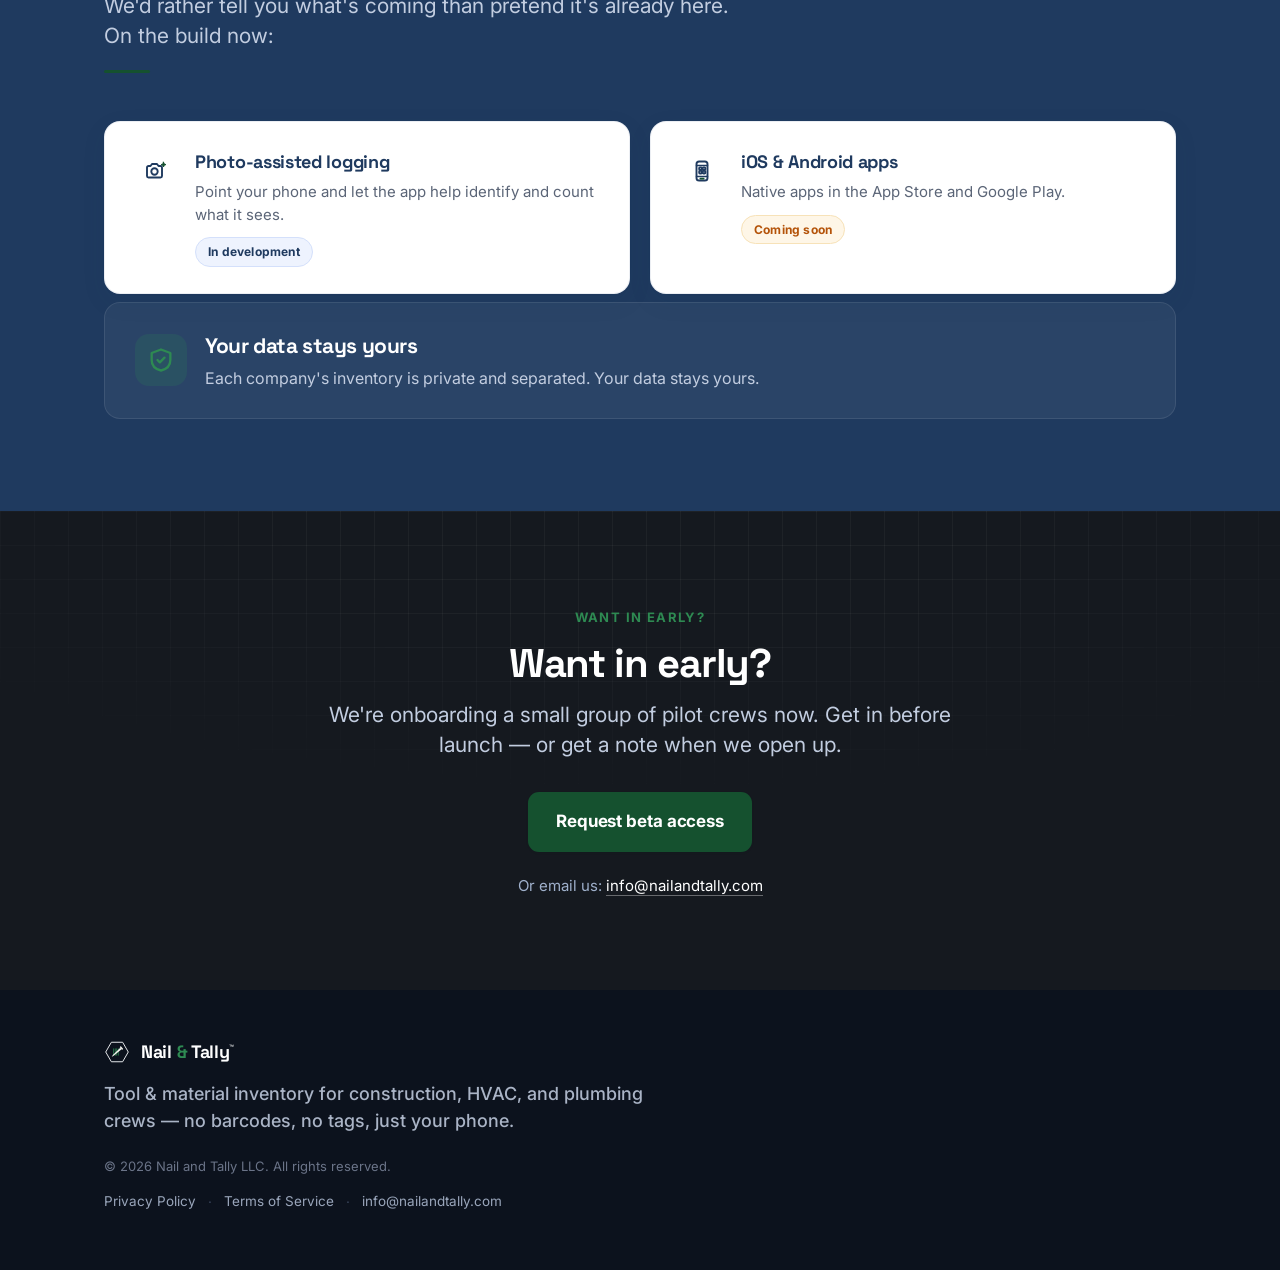
==== commit 707b4d46: "Footer: Privacy & Terms now link to live pages" ====
--- a/index.html
+++ b/index.html
@@ -690,9 +690,9 @@
   <p class="tagline">Tool &amp; material inventory for construction, HVAC, and plumbing crews — no barcodes, no tags, just your phone.</p>
   <div class="legal">&copy; 2026 Nail and Tally LLC. All rights reserved.</div>
   <div class="links">
-    <span class="soon" title="Coming soon">Privacy Policy — coming soon</span>
+    <a href="/privacy">Privacy Policy</a>
     <span class="sep">·</span>
-    <span class="soon" title="Coming soon">Terms of Service — coming soon</span>
+    <a href="/terms">Terms of Service</a>
     <span class="sep">·</span>
     <a href="mailto:info@nailandtally.com">info@nailandtally.com</a>
   </div>
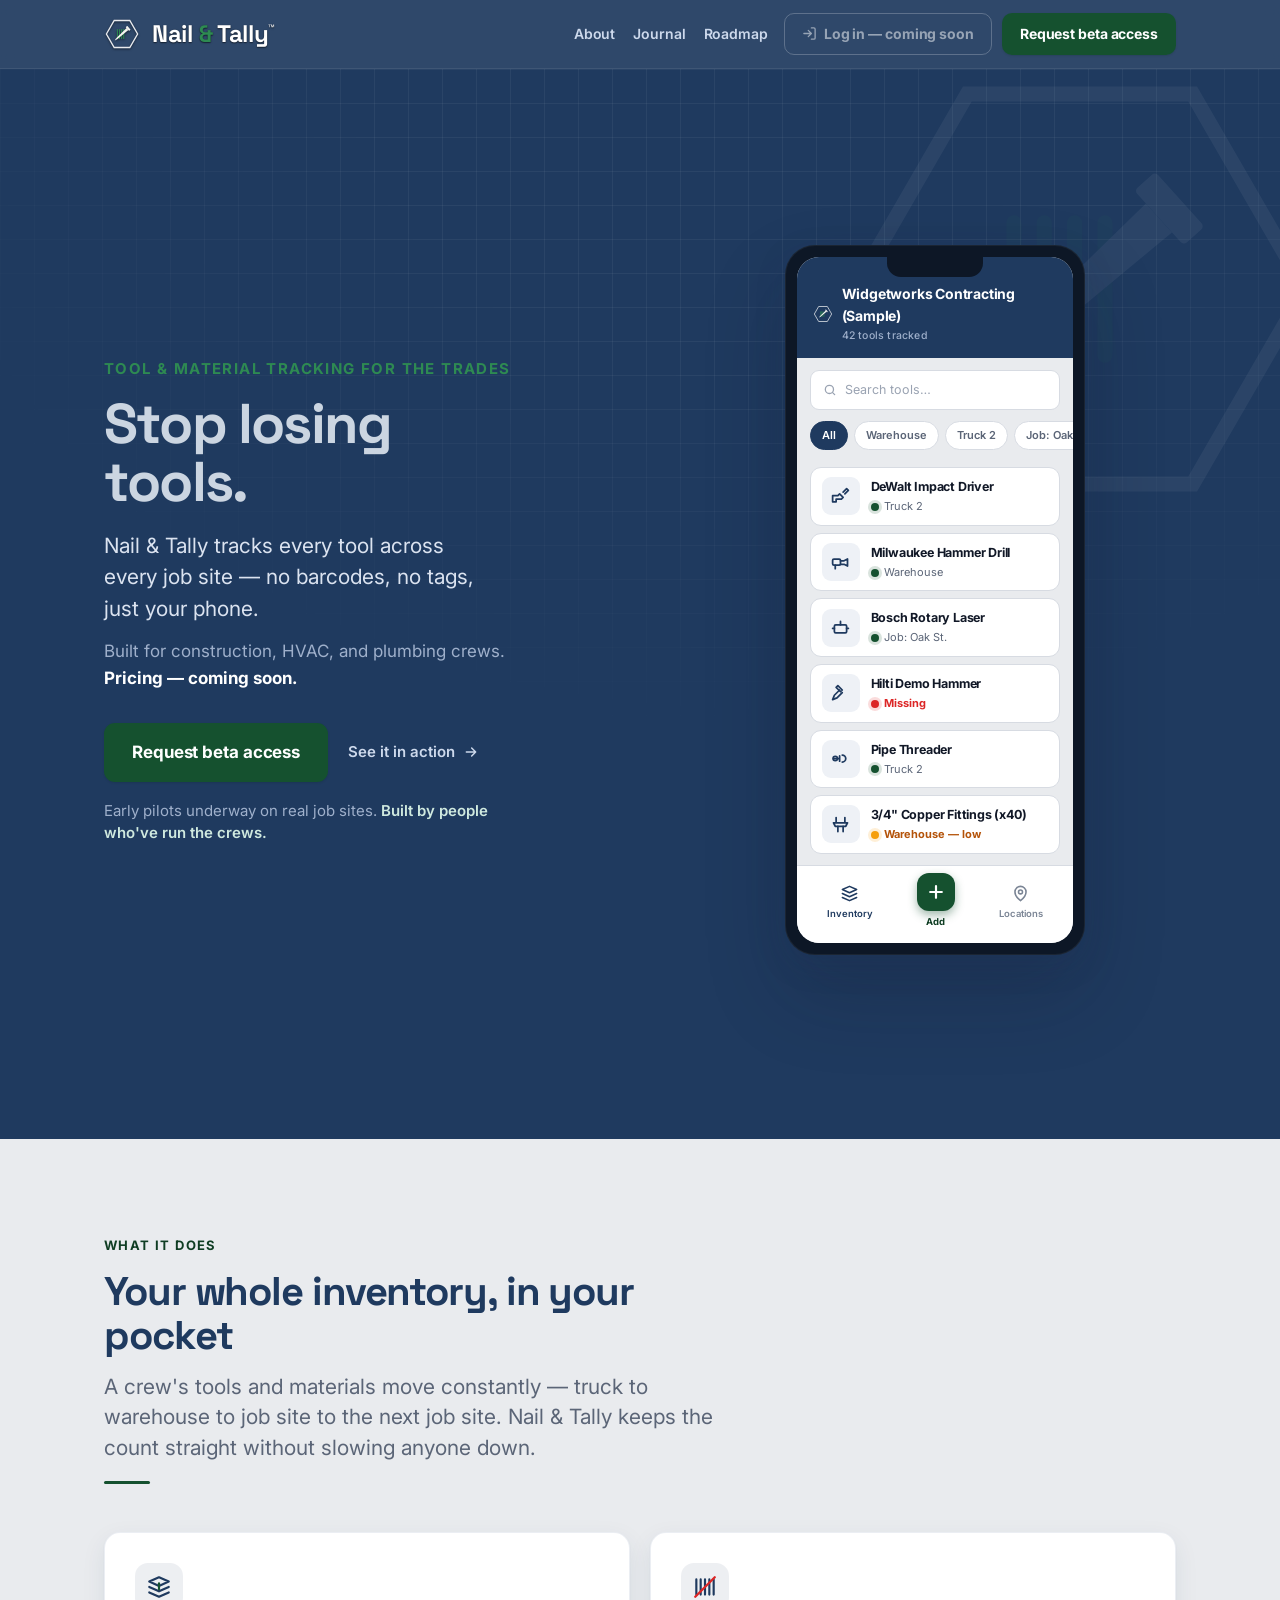
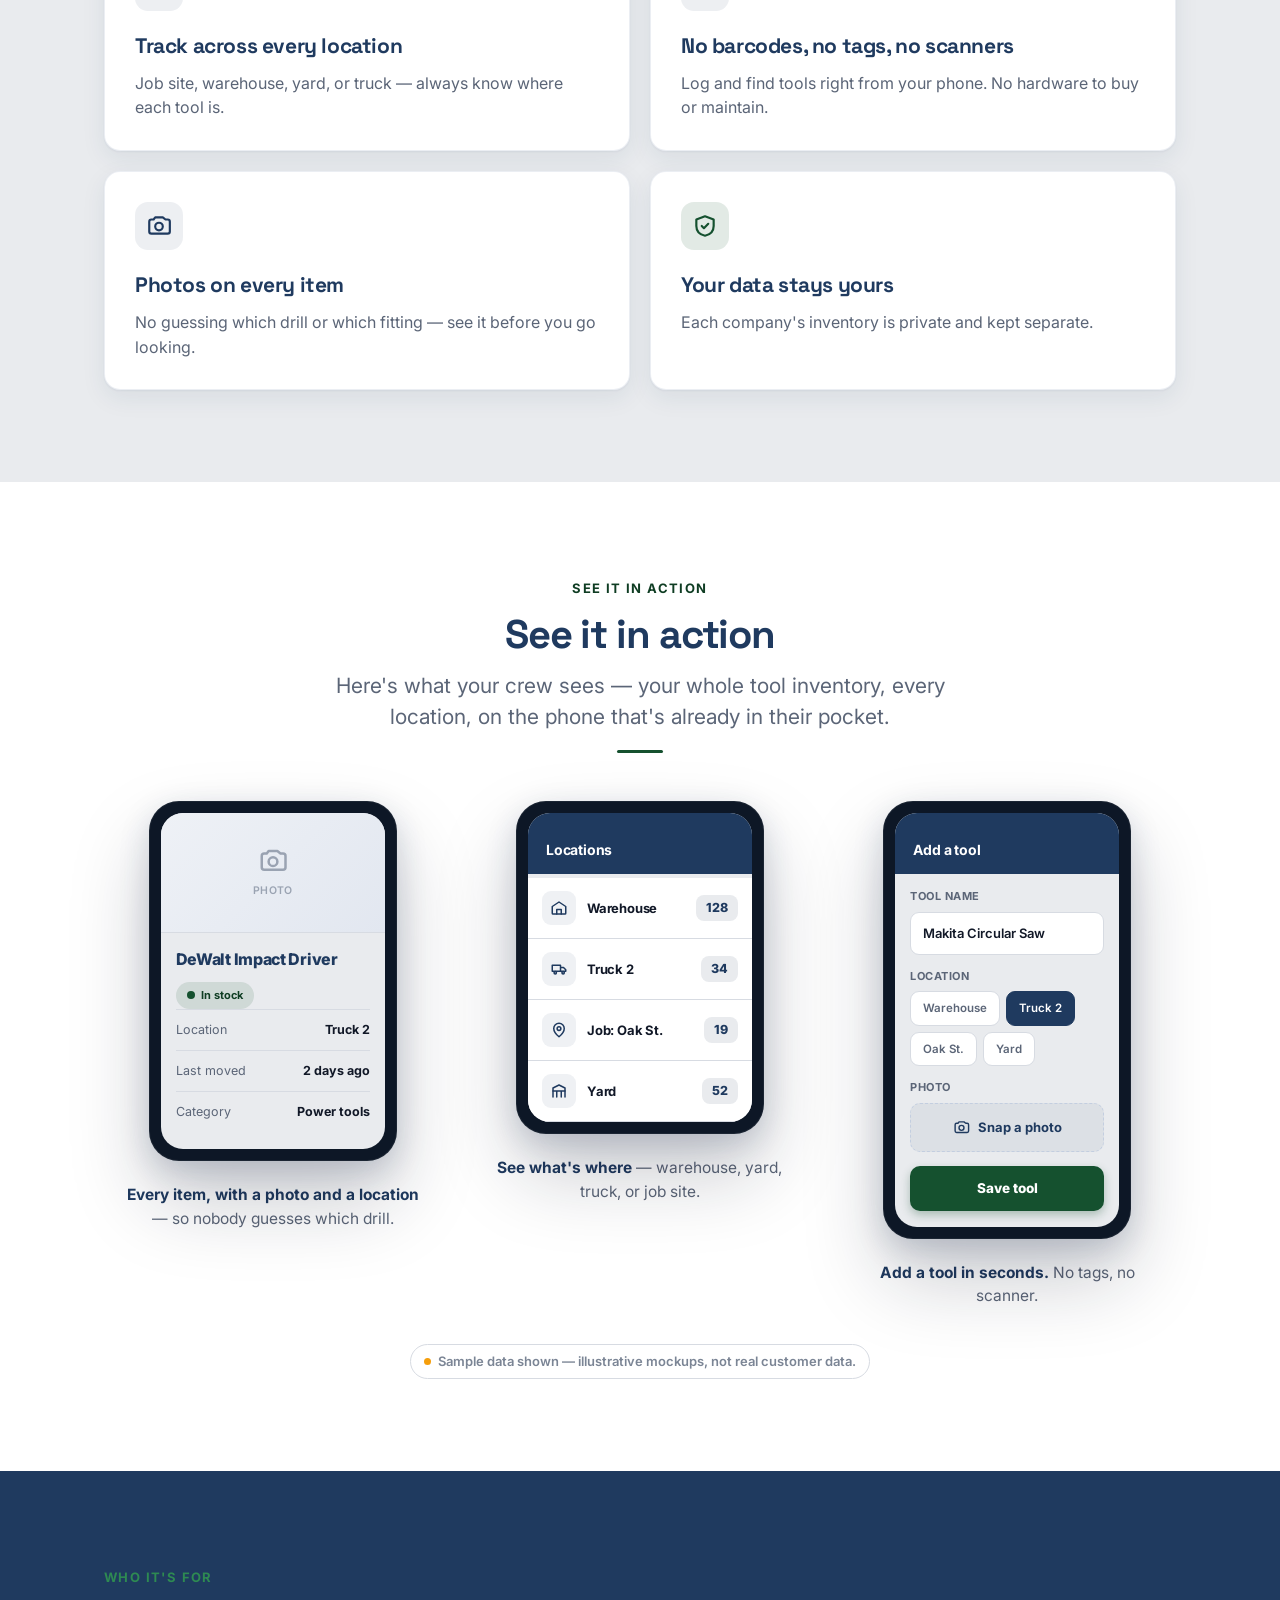
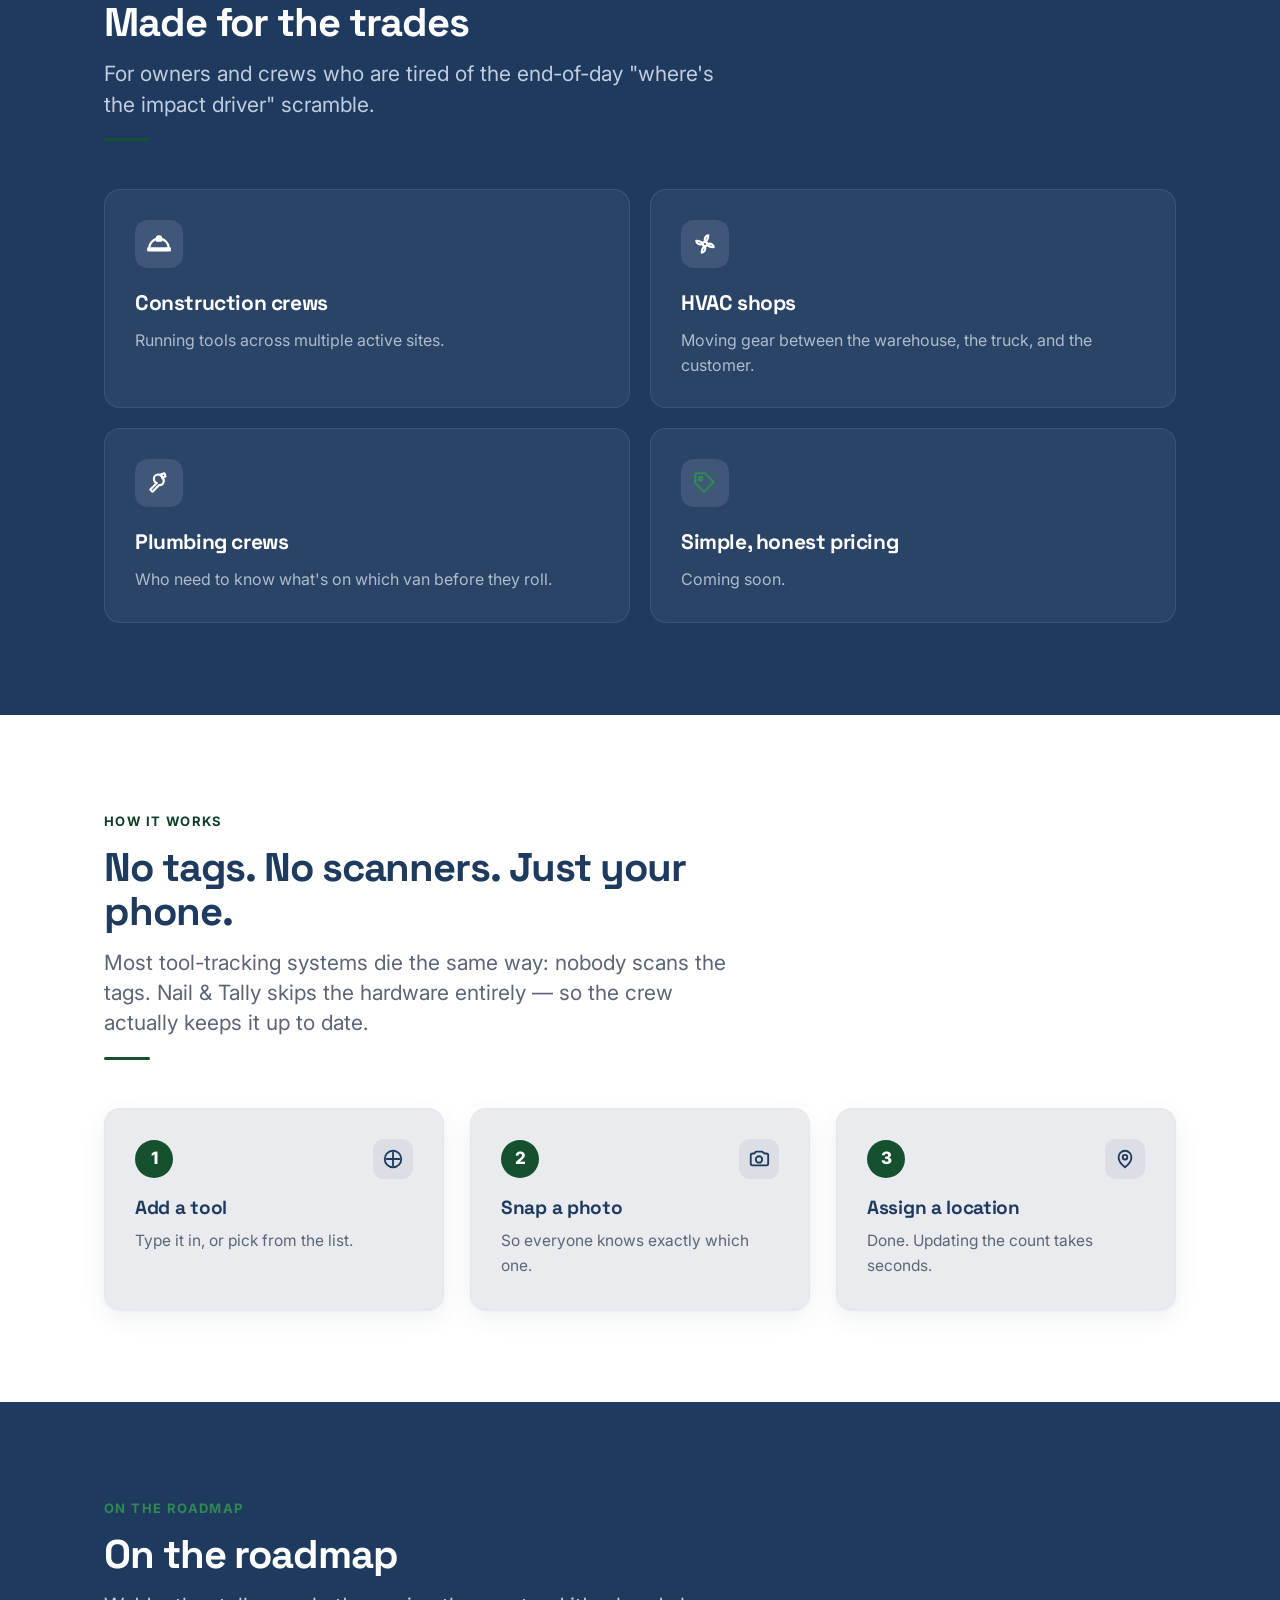
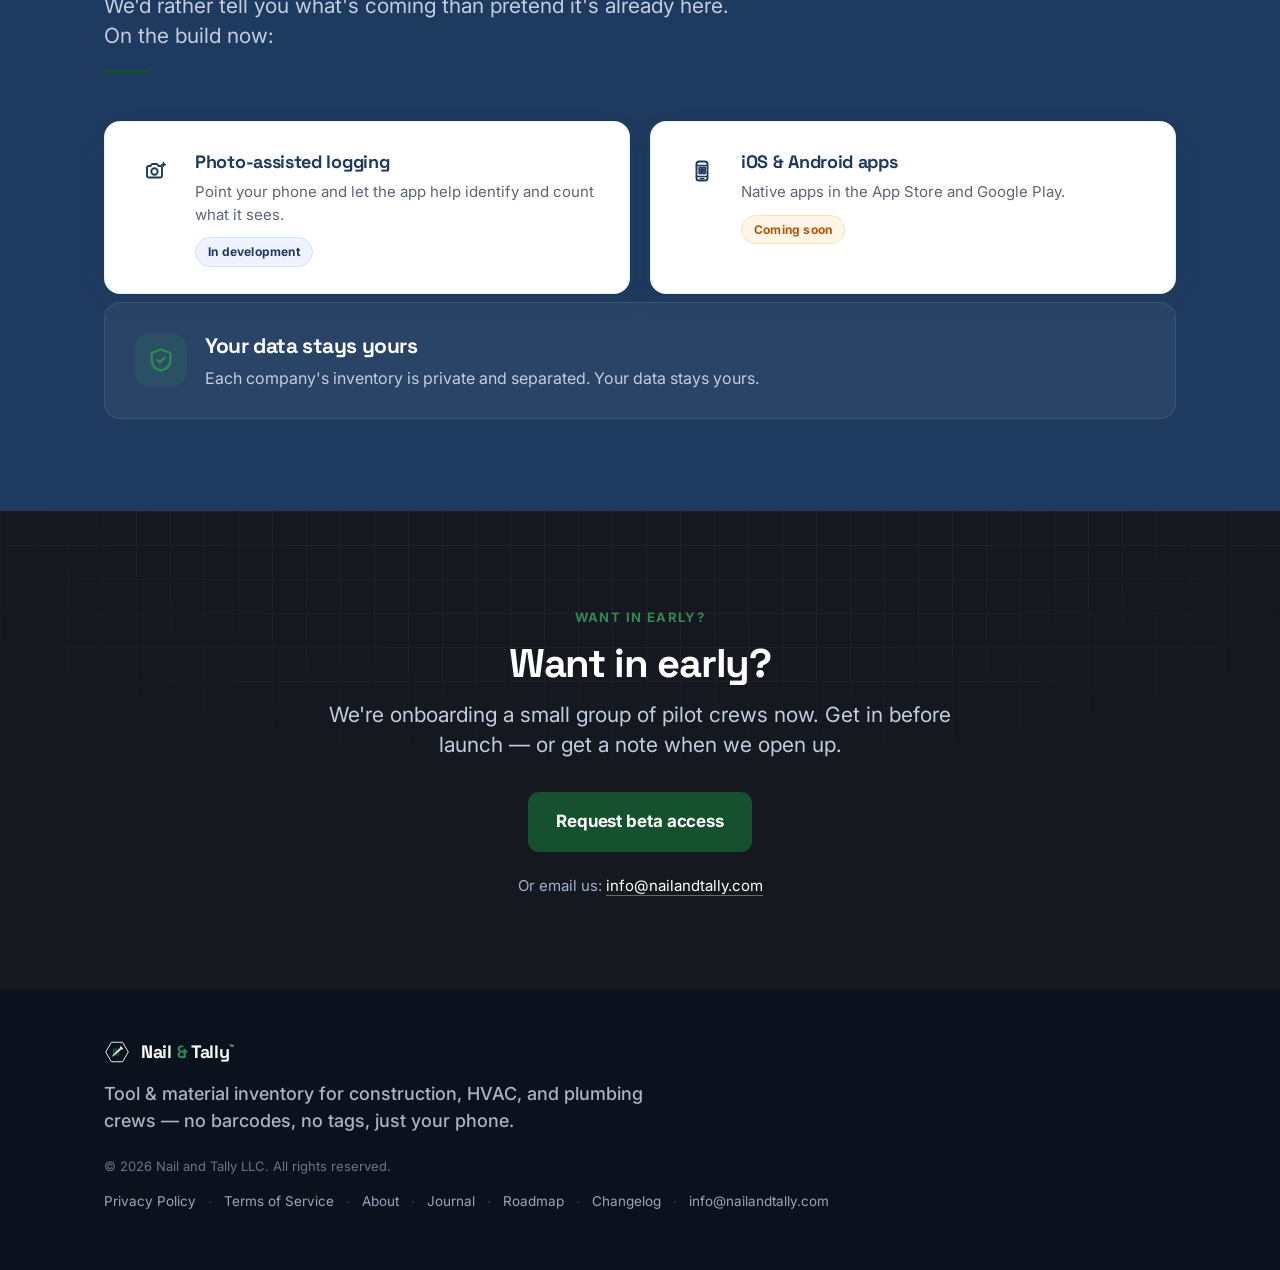
==== commit 6fc136f4: "Publish about/journal/changelog/roadmap + pricing coming-soon + login coming-soon" ====
--- a/index.html
+++ b/index.html
@@ -1,7 +1,7 @@
 <!DOCTYPE html><html lang="en"><head><meta charset="utf-8">
 <meta name="viewport" content="width=device-width,initial-scale=1">
 <title>Nail &amp; Tally — Stop losing tools.</title>
-<meta name="description" content="Nail &amp; Tally tracks every tool across every job site — no barcodes, no tags, just your phone. Built for construction, HVAC, and plumbing crews. $99/month, no contract.">
+<meta name="description" content="Nail &amp; Tally tracks every tool across every job site — no barcodes, no tags, just your phone. Built for construction, HVAC, and plumbing crews. Pricing coming soon.">
 <meta name="robots" content="index">
 <meta name="theme-color" content="#111827">
 <!-- Favicon: revised Option A emblem (hexagon bolt-head + four tally bars + nail as the 5th stroke), inlined as a data-URI SVG so the site stays self-contained -->
@@ -9,328 +9,11 @@
 <link rel="preconnect" href="https://fonts.googleapis.com">
 <link rel="preconnect" href="https://fonts.gstatic.com" crossorigin>
 <link href="https://fonts.googleapis.com/css2?family=Inter:wght@400;500;600;700;800&family=Space+Grotesk:wght@500;600;700&display=swap" rel="stylesheet">
+<link rel="stylesheet" href="/assets/site.css">
 <style>
-/* ===== Web fonts: Space Grotesk (display/headings) + Inter (body), loaded via Google Fonts in <head>. System stack as fallback. ===== */
-:root{
-  --navy:#1F3A5F;        /* Blueprint Navy */
-  --navy-deep:#16293f;   /* darker navy band */
-  --navy-ink:#0c121d;    /* footer — near-black charcoal */
-  --charcoal:#15191f;    /* Workwear charcoal band */
-  --charcoal-2:#1d222b;  /* charcoal card on dark */
-  --green:#15512F;       /* Forest Green (revised Option A — darker forest; was #1E7A46) */
-  --green-deep:#0F3D23;  /* darker forest, for hovers/eyebrows on light */
-  --green-ondark:#2E8A52;/* nail + "&" + green on navy/charcoal (on-dark variant) */
-  --ink:#111827;         /* Workwear Charcoal */
-  --muted:#5b6577;
-  --muted-2:#7b8595;
-  --line:#D7DBE2;        /* hairline (was #e3e7ee) */
-  --bg:#E9EBEE;          /* Steel Grey (was #F5F5F0 Concrete White) */
-  --card:#ffffff;
-  --red:#DC2626;         /* status: missing */
-  --amber:#F59E0B;       /* status: low */
-  --shadow-sm:0 1px 2px rgba(31,58,95,.06), 0 8px 24px rgba(31,58,95,.08);
-  --shadow-lg:0 10px 30px rgba(31,58,95,.18), 0 40px 80px rgba(16,24,40,.22);
-  --font:"Inter",-apple-system,BlinkMacSystemFont,"Segoe UI",Roboto,Helvetica,Arial,sans-serif;
-  --font-display:"Space Grotesk","Inter",-apple-system,BlinkMacSystemFont,"Segoe UI",Roboto,Helvetica,Arial,sans-serif;
-}
-*{box-sizing:border-box}
-html{scroll-behavior:smooth;-webkit-text-size-adjust:100%}
-body{
-  margin:0;background:var(--bg);color:var(--ink);
-  font-family:var(--font);
-  line-height:1.6;font-size:17px;font-weight:400;
-  -webkit-font-smoothing:antialiased;text-rendering:optimizeLegibility;
-}
-img,svg{display:block;max-width:100%}
-.wrap{max-width:1120px;margin:0 auto;padding:0 24px}
-.measure{max-width:62ch}
-
-/* ===== Type scale: 13 / 15 / 17 / 21 / 28 / 40 / 56 ===== */
-h1,h2,h3{color:var(--navy);font-family:var(--font-display);font-weight:700;letter-spacing:-.6px;margin:0}
-.eyebrow{display:inline-block;font-size:13px;font-weight:700;letter-spacing:1.4px;text-transform:uppercase;color:var(--green-deep);margin:0 0 14px}
-.hero .eyebrow{font-size:15px}
-.eyebrow.light{color:var(--green-ondark)}
-
-/* ===== Header (sticky) ===== */
-header.site{
-  position:sticky;top:0;z-index:50;
-  background:rgba(31,58,95,.92);backdrop-filter:saturate(140%) blur(8px);
-  -webkit-backdrop-filter:saturate(140%) blur(8px);
-  color:#fff;border-bottom:1px solid rgba(255,255,255,.08);
-}
-header.site .wrap{display:flex;align-items:center;gap:14px;height:68px}
-.logo{display:flex;align-items:center;gap:12px;text-decoration:none;color:#fff;min-width:0}
-.logo svg{width:36px;height:auto;flex:none;filter:drop-shadow(0 1px 1px rgba(0,0,0,.55))}
-.brand{font-family:var(--font-display);font-weight:700;font-size:24px;letter-spacing:-.3px;white-space:nowrap;text-shadow:0 1px 1.5px rgba(0,0,0,.55),0 0 1px rgba(0,0,0,.4)}
-.brand .amp{color:var(--green-ondark)}
-.brand .tm{font-size:.5em;vertical-align:super;font-weight:600;letter-spacing:0}
-nav.site{margin-left:auto}
-.btn{
-  display:inline-flex;align-items:center;justify-content:center;gap:8px;
-  background:var(--green);color:#fff;text-decoration:none;
-  padding:13px 22px;border-radius:10px;font-weight:700;font-size:15px;
-  border:none;cursor:pointer;font-family:inherit;
-  box-shadow:0 1px 2px rgba(6,36,27,.15);transition:transform .12s ease,background .15s ease;
-  letter-spacing:-.1px;
-}
-.btn:hover{background:var(--green-deep);transform:translateY(-1px)}
-.btn.lg{padding:16px 28px;font-size:17px;border-radius:11px}
-.btn.head{padding:10px 18px;font-size:14px}
-.btn-ghost{
-  display:inline-flex;align-items:center;gap:8px;color:#cdd9ec;text-decoration:none;
-  font-weight:600;font-size:15px;padding:13px 6px;
-}
-.btn-ghost:hover{color:#fff}
-.btn-ghost svg{width:16px;height:16px}
-
-/* ===== Hero ===== */
-.hero{position:relative;background:var(--navy);color:#fff;overflow:hidden}
-.hero::before{ /* blueprint grid, whisper-quiet */
-  content:"";position:absolute;inset:0;
-  background-image:linear-gradient(rgba(255,255,255,.05) 1px,transparent 1px),
-                   linear-gradient(90deg,rgba(255,255,255,.05) 1px,transparent 1px);
-  background-size:34px 34px;mask-image:radial-gradient(ellipse 90% 80% at 60% 0%,#000 35%,transparent 80%);
-  -webkit-mask-image:radial-gradient(ellipse 90% 80% at 60% 0%,#000 35%,transparent 80%);
-  pointer-events:none;
-}
-.hero::after{ /* reverse logo watermark, very low opacity */
-  content:"";position:absolute;right:-60px;top:-40px;width:520px;height:520px;
-  background-image:url("data:image/svg+xml;utf8,<svg xmlns='http://www.w3.org/2000/svg' viewBox='0 0 240 240'><polygon points='16,120 68,30 172,30 224,120 172,210 68,210' fill='none' stroke='%23ffffff' stroke-width='7'/><g fill='%232E8A52'><rect x='86' y='86' width='7' height='68' rx='3.5'/><rect x='100' y='86' width='7' height='68' rx='3.5'/><rect x='114' y='86' width='7' height='68' rx='3.5'/><rect x='128' y='86' width='7' height='68' rx='3.5'/></g><g transform='rotate(48 120 120)'><rect x='103' y='58' width='34' height='13' rx='2' fill='%23ffffff'/><path d='M111,71 L129,71 L125,170 L115,170 Z' fill='%23ffffff'/><path d='M115,170 L125,170 L120,185 Z' fill='%23ffffff'/></g></svg>");
-  background-repeat:no-repeat;background-size:contain;opacity:.05;pointer-events:none;
-}
-.hero .wrap{position:relative;z-index:1;display:grid;grid-template-columns:1.05fr .95fr;gap:56px;align-items:center;padding:84px 24px 92px}
-.hero h1{font-size:56px;line-height:1.04;letter-spacing:-1.8px;margin:0 0 18px;color:#CBD5E1}
-.hero .lead{font-size:21px;line-height:1.5;color:#dbe3f0;margin:0 0 14px;max-width:30ch}
-.hero .support{font-size:17px;color:#9fb0cb;margin:0 0 30px;max-width:42ch}
-.hero .support b{color:#fff;font-weight:700}
-.hero .cta-row{display:flex;align-items:center;gap:14px;flex-wrap:wrap}
-.hero .trust{display:block;color:#9fb0cb;font-size:15px;margin-top:18px;max-width:46ch;line-height:1.5}
-.hero .trust b{color:#cfe9df;font-weight:600}
-
-/* ===== Phone mockup (shared) ===== */
-.phone{
-  position:relative;background:#0d1726;border-radius:30px;padding:11px;
-  box-shadow:var(--shadow-lg);border:1px solid rgba(255,255,255,.06);
-}
-.phone .notch{position:absolute;top:11px;left:50%;transform:translateX(-50%);width:96px;height:20px;background:#0d1726;border-radius:0 0 14px 14px;z-index:3}
-.screen{background:var(--bg);border-radius:22px;overflow:hidden;position:relative}
-.hero-phone{width:300px;margin:0 auto}
-.hero-col-phone{display:flex;justify-content:center}
-
-/* app chrome inside phone */
-.app-bar{background:var(--navy);color:#fff;padding:26px 16px 13px;display:flex;align-items:center;gap:9px}
-.app-bar .mk{width:20px;height:auto;flex:none}
-.app-bar .co{font-weight:700;font-size:14px;letter-spacing:-.2px}
-.app-bar .co small{display:block;font-weight:500;font-size:10.5px;color:#9fb0cb;letter-spacing:.2px}
-.app-search{margin:12px 13px 0;background:#fff;border:1px solid var(--line);border-radius:9px;padding:9px 12px;display:flex;align-items:center;gap:8px;color:#9aa3b2;font-size:12.5px}
-.app-search svg{width:14px;height:14px;flex:none}
-.chips{display:flex;gap:6px;padding:11px 13px 4px;overflow-x:auto;-ms-overflow-style:none;scrollbar-width:none}
-.chips::-webkit-scrollbar{display:none}
-.chip{flex:none;font-size:11px;font-weight:600;padding:5px 11px;border-radius:999px;background:#fff;border:1px solid var(--line);color:var(--muted);white-space:nowrap}
-.chip.on{background:var(--navy);color:#fff;border-color:var(--navy)}
-.ilist{padding:6px 9px 4px}
-.irow{display:flex;align-items:center;gap:11px;background:#fff;border:1px solid var(--line);border-radius:11px;padding:9px 11px;margin:7px 4px}
-.ithumb{width:38px;height:38px;border-radius:9px;background:#eef1f6;display:flex;align-items:center;justify-content:center;flex:none}
-.ithumb svg{width:21px;height:21px}
-.imeta{min-width:0;flex:1}
-.iname{font-size:12.5px;font-weight:700;color:var(--ink);white-space:nowrap;overflow:hidden;text-overflow:ellipsis;letter-spacing:-.2px}
-.iloc{font-size:11px;color:var(--muted);margin-top:1px;display:flex;align-items:center;gap:5px}
-.dot{width:8px;height:8px;border-radius:50%;flex:none}
-.dot.g{background:var(--green);box-shadow:0 0 0 3px rgba(21,81,47,.16)}
-.dot.r{background:var(--red);box-shadow:0 0 0 3px rgba(220,38,38,.16)}
-.dot.a{background:var(--amber);box-shadow:0 0 0 3px rgba(245,158,11,.16)}
-.iloc .lab.miss{color:var(--red);font-weight:700}
-.iloc .lab.low{color:#b45309;font-weight:700}
-.tabbar{display:flex;align-items:center;justify-content:space-around;background:#fff;border-top:1px solid var(--line);padding:9px 8px 12px}
-.tab{display:flex;flex-direction:column;align-items:center;gap:3px;font-size:9.5px;font-weight:600;color:var(--muted-2)}
-.tab svg{width:19px;height:19px}
-.tab.on{color:var(--navy)}
-.tab.add{position:relative;top:-2px}
-.tab.add .badge{width:38px;height:38px;border-radius:12px;background:var(--green);display:flex;align-items:center;justify-content:center;box-shadow:0 4px 10px rgba(21,81,47,.4)}
-.tab.add .badge svg{width:20px;height:20px}
-.tab.add span{color:var(--green-deep);font-weight:700}
-
-/* ===== Sections ===== */
-section{padding:92px 0}
-section.tight{padding:84px 0}
-.alt{background:#fff}
-.navy-band{background:var(--navy);color:#fff;position:relative;overflow:hidden}
-.navy-band .eyebrow{color:var(--green-ondark)}
-.navy-band h2{color:#fff}
-/* charcoal/near-black band — adds depth against the navy/green/concrete */
-.charcoal-band{background:var(--charcoal);color:#fff;position:relative;overflow:hidden}
-.charcoal-band::before{content:"";position:absolute;inset:0;
-  background-image:linear-gradient(rgba(255,255,255,.04) 1px,transparent 1px),
-                   linear-gradient(90deg,rgba(255,255,255,.04) 1px,transparent 1px);
-  background-size:34px 34px;mask-image:radial-gradient(ellipse 90% 80% at 50% 0%,#000 30%,transparent 78%);
-  -webkit-mask-image:radial-gradient(ellipse 90% 80% at 50% 0%,#000 30%,transparent 78%);pointer-events:none}
-.charcoal-band .eyebrow{color:var(--green-ondark)}
-.charcoal-band h2{color:#fff}
-.charcoal-band .sub{color:#b9c0cb}
-.sec-head{max-width:640px;margin:0 0 48px}
-.sec-head.center{margin-left:auto;margin-right:auto;text-align:center}
-h2{font-size:40px;line-height:1.1;letter-spacing:-1.1px}
-.sec-head .sub{color:var(--muted);font-size:21px;line-height:1.45;margin:14px 0 0;font-weight:400}
-.navy-band .sec-head .sub{color:#c2cde0}
-.keyline{display:block;width:46px;height:3px;background:var(--green);border-radius:2px;margin-top:18px}
-.center .keyline{margin-left:auto;margin-right:auto}
-
-/* feature cards */
-.cards{display:grid;grid-template-columns:repeat(2,1fr);gap:20px}
-.card{
-  background:var(--card);border-radius:16px;padding:30px;
-  box-shadow:var(--shadow-sm);border:1px solid rgba(227,231,238,.7);
-  transition:transform .15s ease,box-shadow .15s ease;
-}
-.card:hover{transform:translateY(-2px);box-shadow:0 2px 4px rgba(31,58,95,.07),0 16px 40px rgba(31,58,95,.12)}
-.icon-tile{width:48px;height:48px;border-radius:13px;display:flex;align-items:center;justify-content:center;margin-bottom:18px}
-.icon-tile.navy{background:rgba(31,58,95,.08)}
-.icon-tile.green{background:rgba(21,81,47,.12)}
-.icon-tile svg{width:26px;height:26px}
-.card h3{font-size:21px;margin:0 0 8px;letter-spacing:-.4px}
-.card p{margin:0;color:var(--muted);font-size:16px;line-height:1.55}
-.navy-band .card{background:rgba(255,255,255,.05);border:1px solid rgba(255,255,255,.09);box-shadow:none}
-.navy-band .card:hover{background:rgba(255,255,255,.08);transform:translateY(-2px);box-shadow:none}
-.navy-band .card h3{color:#fff}
-.navy-band .card p{color:#aebccc}
-.navy-band .icon-tile.navy{background:rgba(255,255,255,.1)}
-
-/* ===== See it in action ===== */
-.shots{display:grid;grid-template-columns:repeat(3,1fr);gap:30px;margin-top:8px}
-.shot{display:flex;flex-direction:column;align-items:center}
-.shot .phone{width:248px}
-.shot .cap{margin:22px 6px 0;text-align:center;color:var(--muted);font-size:15.5px;line-height:1.5;max-width:30ch}
-.shot .cap b{color:var(--navy);font-weight:700}
-.sample-tag{display:inline-flex;align-items:center;gap:7px;font-size:13px;font-weight:600;color:var(--muted-2);background:#fff;border:1px solid var(--line);padding:6px 13px;border-radius:999px;margin-top:36px}
-.sample-tag .d{width:7px;height:7px;border-radius:50%;background:var(--amber)}
-
-/* item-detail screen */
-.detail-photo{height:120px;background:linear-gradient(135deg,#eef1f6,#e2e7f0);display:flex;flex-direction:column;align-items:center;justify-content:center;gap:7px;color:#9aa3b2;border-bottom:1px solid var(--line)}
-.detail-photo svg{width:30px;height:30px}
-.detail-photo span{font-size:10.5px;font-weight:600;letter-spacing:.3px}
-.detail-body{padding:14px 15px 17px}
-.detail-body .dn{font-size:16px;font-weight:800;color:var(--navy);letter-spacing:-.3px}
-.pill{display:inline-flex;align-items:center;gap:6px;font-size:11px;font-weight:700;padding:5px 11px;border-radius:999px;margin-top:9px}
-.pill.stock{background:rgba(21,81,47,.12);color:var(--green-deep)}
-.kv{display:flex;justify-content:space-between;font-size:12.5px;padding:10px 0;border-top:1px solid var(--line)}
-.kv:first-of-type{margin-top:13px}
-.kv .k{color:var(--muted)}
-.kv .v{color:var(--ink);font-weight:700}
-
-/* locations screen */
-.loc-row{display:flex;align-items:center;gap:11px;padding:13px 14px;border-bottom:1px solid var(--line);background:#fff}
-.loc-row .li{width:34px;height:34px;border-radius:9px;background:rgba(31,58,95,.07);display:flex;align-items:center;justify-content:center;flex:none}
-.loc-row .li svg{width:18px;height:18px}
-.loc-row .ln{flex:1;font-size:13px;font-weight:700;color:var(--ink);letter-spacing:-.2px}
-.loc-row .lc{font-size:12.5px;font-weight:800;color:var(--navy);background:var(--bg);padding:3px 10px;border-radius:8px}
-
-/* add/move screen */
-.form-wrap{padding:14px 15px 16px}
-.fld{margin-bottom:13px}
-.fld label{display:block;font-size:11px;font-weight:700;color:var(--muted);text-transform:uppercase;letter-spacing:.5px;margin-bottom:6px}
-.fld .input{background:#fff;border:1px solid var(--line);border-radius:9px;padding:10px 12px;font-size:13px;color:var(--ink);font-weight:600}
-.fld .input.ph{color:#9aa3b2;font-weight:500}
-.loc-pick{display:flex;flex-wrap:wrap;gap:6px}
-.loc-pick .o{font-size:11.5px;font-weight:600;padding:7px 12px;border-radius:9px;background:#fff;border:1px solid var(--line);color:var(--muted)}
-.loc-pick .o.sel{background:var(--navy);color:#fff;border-color:var(--navy)}
-.snap{display:flex;align-items:center;justify-content:center;gap:8px;background:rgba(31,58,95,.06);border:1.5px dashed #c3cee0;border-radius:10px;padding:13px;color:var(--navy);font-size:13px;font-weight:700;margin-top:4px}
-.snap svg{width:17px;height:17px}
-.save-btn{margin-top:14px;background:var(--green);color:#fff;text-align:center;padding:12px;border-radius:10px;font-size:13.5px;font-weight:800;box-shadow:0 4px 10px rgba(21,81,47,.3)}
-
-/* ===== Steps ===== */
-.steps{display:grid;grid-template-columns:repeat(3,1fr);gap:26px}
-.step{background:#fff;border-radius:16px;padding:30px;box-shadow:var(--shadow-sm);border:1px solid rgba(227,231,238,.7);position:relative}
-.alt .step{background:var(--bg)}
-.step .top{display:flex;align-items:center;gap:13px;margin-bottom:14px}
-.step .n{display:inline-flex;align-items:center;justify-content:center;width:38px;height:38px;border-radius:50%;background:var(--green);color:#fff;font-weight:800;font-size:17px;flex:none}
-.step .si{width:40px;height:40px;border-radius:11px;background:rgba(31,58,95,.07);display:flex;align-items:center;justify-content:center;margin-left:auto}
-.step .si svg{width:22px;height:22px}
-.step h3{font-size:19px;margin:0 0 6px;letter-spacing:-.3px}
-.step p{margin:0;color:var(--muted);font-size:15.5px}
-
-/* ===== Trust strip ===== */
-.trust-strip{display:flex;align-items:center;gap:18px;background:rgba(255,255,255,.05);border:1px solid rgba(255,255,255,.09);border-radius:16px;padding:26px 30px;margin-top:8px}
-.trust-strip .ts-icon{width:52px;height:52px;border-radius:14px;background:rgba(46,138,82,.18);display:flex;align-items:center;justify-content:center;flex:none}
-.trust-strip .ts-icon svg{width:28px;height:28px}
-.trust-strip h3{color:#fff;font-size:21px;margin:0 0 4px;letter-spacing:-.4px}
-.trust-strip p{color:#c2cde0;margin:0;font-size:16px}
-
-/* ===== Roadmap ===== */
-.road{display:grid;grid-template-columns:1fr 1fr;gap:20px;margin-top:8px}
-.road-item{display:flex;gap:16px;align-items:flex-start;background:var(--card);border-radius:16px;padding:26px 28px;box-shadow:var(--shadow-sm);border:1px solid rgba(227,231,238,.7)}
-.road-item .ri-icon{width:46px;height:46px;border-radius:12px;background:rgba(31,58,95,.07);display:flex;align-items:center;justify-content:center;flex:none}
-.road-item .ri-icon svg{width:24px;height:24px}
-.road-item h3{font-size:18px;margin:0 0 5px;letter-spacing:-.3px}
-.road-item p{margin:0 0 11px;color:var(--muted);font-size:15px;line-height:1.5}
-.tag{display:inline-block;background:#eef3fe;color:var(--navy);border:1px solid #d4e0fb;border-radius:999px;font-size:12px;font-weight:700;padding:4px 12px;letter-spacing:.2px}
-.tag.soon{background:#fef6e7;color:#b45309;border-color:#f7e2b8}
-
-/* ===== Final CTA ===== */
-.cta-final{text-align:center}
-.cta-final .wrap{position:relative;z-index:1}
-.cta-final h2{font-size:40px;margin-bottom:14px}
-.cta-final .sub{color:#c2cde0;font-size:21px;max-width:52ch;margin:0 auto 32px;line-height:1.45}
-.cta-final .email{display:block;color:#9fb0cb;font-size:15px;margin-top:22px}
-.cta-final .email a{color:#fff;text-decoration:none;border-bottom:1px solid rgba(255,255,255,.35)}
-.cta-final .email a:hover{border-color:#fff}
-
-/* ===== Footer ===== */
-footer.site{background:var(--navy-ink);color:#9aa6bb;font-size:14px;padding:48px 0 56px}
-footer.site .f-top{display:flex;align-items:center;gap:11px;margin-bottom:14px}
-footer.site .f-top svg{width:26px;height:auto}
-footer.site .f-brand{font-family:var(--font-display);font-weight:700;color:#fff;font-size:18px;letter-spacing:-.3px}
-footer.site .f-brand .amp{color:var(--green-ondark)}
-footer.site .f-brand .tm{font-size:.5em;vertical-align:super;font-weight:600}
-footer.site .tagline{color:#aab4c6;max-width:48ch;margin:0 0 22px;font-size:18px;font-weight:500;line-height:1.5}
-footer.site .legal{color:#6b7488;font-size:13px;margin-bottom:14px}
-footer.site .links{display:flex;align-items:center;gap:4px;flex-wrap:wrap;font-size:13.5px}
-footer.site .soon{color:#5d6779;cursor:default}
-footer.site .sep{color:#3a455c;margin:0 8px}
-footer.site a{color:#9aa6bb;text-decoration:none;border-bottom:1px solid transparent}
-footer.site a:hover{color:#fff;border-color:rgba(255,255,255,.3)}
-
-/* ===== Responsive ===== */
-@media(max-width:960px){
-  .hero .wrap{grid-template-columns:1fr;gap:48px;padding:64px 24px 72px;text-align:center}
-  .hero .lead,.hero .support,.hero .trust{max-width:none;margin-left:auto;margin-right:auto}
-  .hero .cta-row{justify-content:center}
-  .hero::after{opacity:.04}
-  .cards{gap:16px}
-  .shots{grid-template-columns:repeat(3,minmax(0,1fr));gap:18px}
-  .shot .phone{width:100%}
-}
-@media(max-width:760px){
-  body{font-size:16px}
-  .wrap{padding:0 20px}
-  section{padding:60px 0}
-  h2{font-size:30px;letter-spacing:-.8px}
-  .hero h1{font-size:40px;letter-spacing:-1.2px}
-  .hero .lead{font-size:19px}
-  .sec-head .sub{font-size:18px}
-  .cards{grid-template-columns:1fr}
-  .steps{grid-template-columns:1fr;gap:16px}
-  .road{grid-template-columns:1fr}
-  /* see-it-in-action: horizontal scroll on phone */
-  .shots{display:flex;overflow-x:auto;gap:18px;padding:4px 4px 18px;scroll-snap-type:x mandatory;-ms-overflow-style:none;scrollbar-width:none;margin:0 -20px;padding-left:20px;padding-right:20px}
-  .shots::-webkit-scrollbar{display:none}
-  .shot{flex:0 0 80%;scroll-snap-align:center}
-  .shot .phone{width:100%;max-width:270px}
-  .shot .cap{max-width:none}
-  .cta-final h2{font-size:30px}
-  .cta-final .sub{font-size:18px}
-  .trust-strip{flex-direction:column;text-align:center;padding:26px 22px}
-  .hero-phone{width:270px}
-  .btn-ghost{display:none}
-}
-@media(max-width:400px){
-  .hero h1{font-size:34px}
-  .brand{font-size:19px}
-}
-@media(prefers-reduced-motion:reduce){
-  html{scroll-behavior:auto}
-  *{transition:none!important}
-  .hero-phone{transform:none}
-}
+/* Page-specific styles. The shared brand system (tokens, header, footer, .btn,
+   .card, hero, phone mockups, responsive rules) now lives in /assets/site.css,
+   lifted verbatim from this file. This page adds nothing extra. */
 </style></head><body>
 
 <!-- ============ HEADER ============ -->
@@ -354,6 +37,19 @@
     <span class="brand">Nail <span class="amp">&amp;</span> Tally<span class="tm">&trade;</span></span>
   </a>
   <nav class="site">
+    <span class="nav-links">
+      <a href="/about/">About</a>
+      <a href="/journal/">Journal</a>
+      <a href="/roadmap/">Roadmap</a>
+    </span>
+    <!-- LOG IN — NEUTRALIZED (app.nailandtally.com not yet deployed). Kept as a non-clickable
+         "coming soon" element so publishing doesn't ship a dead link. TO RE-ENABLE once the app
+         is live: restore this to a real link, i.e. replace the <span> below with
+         <a class="btn-outline" href="https://app.nailandtally.com"> ... Log In ... </a>. -->
+    <span class="btn-outline disabled" role="link" aria-disabled="true" title="Log in — coming soon">
+      <svg viewBox="0 0 24 24" fill="none" stroke="currentColor" stroke-width="2.1" stroke-linecap="round" stroke-linejoin="round" aria-hidden="true"><path d="M15 3h4a2 2 0 012 2v14a2 2 0 01-2 2h-4"/><path d="M10 17l5-5-5-5M15 12H3"/></svg>
+      Log in — coming soon
+    </span>
     <a class="btn head" href="mailto:info@nailandtally.com?subject=Beta%20access%20request">Request beta access</a>
   </nav>
 </div></header>
@@ -364,7 +60,7 @@
     <span class="eyebrow light">Tool &amp; material tracking for the trades</span>
     <h1>Stop losing<br>tools.</h1>
     <p class="lead">Nail &amp; Tally tracks every tool across every job site — no barcodes, no tags, just your phone.</p>
-    <p class="support">Built for construction, HVAC, and plumbing crews. <b>Flat $99/month. No contract.</b></p>
+    <p class="support">Built for construction, HVAC, and plumbing crews. <b>Pricing — coming soon.</b></p>
     <div class="cta-row">
       <a class="btn lg" href="mailto:info@nailandtally.com?subject=Beta%20access%20request">Request beta access</a>
       <a class="btn-ghost" href="#see-it">See it in action
@@ -590,8 +286,8 @@
         <!-- price tag -->
         <svg viewBox="0 0 24 24" fill="none" stroke="#2E8A52" stroke-width="2" stroke-linecap="round" stroke-linejoin="round"><path d="M3 12V5a2 2 0 012-2h7l8 8-9 9z"/><circle cx="8" cy="8" r="1.6"/></svg>
       </div>
-      <h3>One flat price</h3>
-      <p>$99/month, no contract.</p>
+      <h3>Simple, honest pricing</h3>
+      <p>Coming soon.</p>
     </div>
   </div>
 </div></section>
@@ -694,6 +390,14 @@
     <span class="sep">·</span>
     <a href="/terms">Terms of Service</a>
     <span class="sep">·</span>
+    <a href="/about/">About</a>
+    <span class="sep">·</span>
+    <a href="/journal/">Journal</a>
+    <span class="sep">·</span>
+    <a href="/roadmap/">Roadmap</a>
+    <span class="sep">·</span>
+    <a href="/changelog/">Changelog</a>
+    <span class="sep">·</span>
     <a href="mailto:info@nailandtally.com">info@nailandtally.com</a>
   </div>
 </div></footer>
--- a/assets/site.css
+++ b/assets/site.css
@@ -0,0 +1,505 @@
+/* ============================================================
+   Nail & Tally — shared site stylesheet
+   Single source of truth for the brand system across:
+   index.html, /about, /journal, /journal/<post>, /changelog, /roadmap
+   The base block below is lifted VERBATIM from the live landing
+   page (index.html) so the look can never drift. Page-specific
+   component blocks (article column, post cards, changelog feed,
+   roadmap levels, founder photo) are appended at the bottom.
+   ============================================================ */
+
+/* ===== Web fonts: Space Grotesk (display/headings) + Inter (body), loaded via Google Fonts in <head>. System stack as fallback. ===== */
+:root{
+  --navy:#1F3A5F;        /* Blueprint Navy */
+  --navy-deep:#16293f;   /* darker navy band */
+  --navy-ink:#0c121d;    /* footer — near-black charcoal */
+  --charcoal:#15191f;    /* Workwear charcoal band */
+  --charcoal-2:#1d222b;  /* charcoal card on dark */
+  --green:#15512F;       /* Forest Green (revised Option A — darker forest; was #1E7A46) */
+  --green-deep:#0F3D23;  /* darker forest, for hovers/eyebrows on light */
+  --green-ondark:#2E8A52;/* nail + "&" + green on navy/charcoal (on-dark variant) */
+  --ink:#111827;         /* Workwear Charcoal */
+  --muted:#5b6577;
+  --muted-2:#7b8595;
+  --line:#D7DBE2;        /* hairline (was #e3e7ee) */
+  --bg:#E9EBEE;          /* Steel Grey (was #F5F5F0 Concrete White) */
+  --card:#ffffff;
+  --red:#DC2626;         /* status: missing */
+  --amber:#F59E0B;       /* status: low */
+  --shadow-sm:0 1px 2px rgba(31,58,95,.06), 0 8px 24px rgba(31,58,95,.08);
+  --shadow-lg:0 10px 30px rgba(31,58,95,.18), 0 40px 80px rgba(16,24,40,.22);
+  --font:"Inter",-apple-system,BlinkMacSystemFont,"Segoe UI",Roboto,Helvetica,Arial,sans-serif;
+  --font-display:"Space Grotesk","Inter",-apple-system,BlinkMacSystemFont,"Segoe UI",Roboto,Helvetica,Arial,sans-serif;
+}
+*{box-sizing:border-box}
+html{scroll-behavior:smooth;-webkit-text-size-adjust:100%}
+body{
+  margin:0;background:var(--bg);color:var(--ink);
+  font-family:var(--font);
+  line-height:1.6;font-size:17px;font-weight:400;
+  -webkit-font-smoothing:antialiased;text-rendering:optimizeLegibility;
+}
+img,svg{display:block;max-width:100%}
+.wrap{max-width:1120px;margin:0 auto;padding:0 24px}
+.measure{max-width:62ch}
+
+/* ===== Type scale: 13 / 15 / 17 / 21 / 28 / 40 / 56 ===== */
+h1,h2,h3{color:var(--navy);font-family:var(--font-display);font-weight:700;letter-spacing:-.6px;margin:0}
+.eyebrow{display:inline-block;font-size:13px;font-weight:700;letter-spacing:1.4px;text-transform:uppercase;color:var(--green-deep);margin:0 0 14px}
+.hero .eyebrow{font-size:15px}
+.eyebrow.light{color:var(--green-ondark)}
+
+/* ===== Header (sticky) ===== */
+header.site{
+  position:sticky;top:0;z-index:50;
+  background:rgba(31,58,95,.92);backdrop-filter:saturate(140%) blur(8px);
+  -webkit-backdrop-filter:saturate(140%) blur(8px);
+  color:#fff;border-bottom:1px solid rgba(255,255,255,.08);
+}
+header.site .wrap{display:flex;align-items:center;gap:14px;height:68px}
+.logo{display:flex;align-items:center;gap:12px;text-decoration:none;color:#fff;min-width:0}
+.logo svg{width:36px;height:auto;flex:none;filter:drop-shadow(0 1px 1px rgba(0,0,0,.55))}
+.brand{font-family:var(--font-display);font-weight:700;font-size:24px;letter-spacing:-.3px;white-space:nowrap;text-shadow:0 1px 1.5px rgba(0,0,0,.55),0 0 1px rgba(0,0,0,.4)}
+.brand .amp{color:var(--green-ondark)}
+.brand .tm{font-size:.5em;vertical-align:super;font-weight:600;letter-spacing:0}
+nav.site{margin-left:auto;display:flex;align-items:center;gap:10px}
+.btn{
+  display:inline-flex;align-items:center;justify-content:center;gap:8px;
+  background:var(--green);color:#fff;text-decoration:none;
+  padding:13px 22px;border-radius:10px;font-weight:700;font-size:15px;
+  border:none;cursor:pointer;font-family:inherit;
+  box-shadow:0 1px 2px rgba(6,36,27,.15);transition:transform .12s ease,background .15s ease;
+  letter-spacing:-.1px;
+}
+.btn:hover{background:var(--green-deep);transform:translateY(-1px)}
+.btn.lg{padding:16px 28px;font-size:17px;border-radius:11px}
+.btn.head{padding:10px 18px;font-size:14px}
+/* secondary header CTA: "Log In" — lighter/outline treatment so it reads as distinct from the primary green "Request beta access" button */
+.btn-outline{
+  display:inline-flex;align-items:center;justify-content:center;gap:7px;
+  background:transparent;color:#fff;text-decoration:none;
+  padding:9px 17px;border-radius:10px;font-weight:700;font-size:14px;
+  border:1px solid rgba(255,255,255,.45);cursor:pointer;font-family:inherit;
+  transition:background .15s ease,border-color .15s ease;letter-spacing:-.1px;
+}
+.btn-outline:hover{background:rgba(255,255,255,.12);border-color:rgba(255,255,255,.75)}
+.btn-outline svg{width:15px;height:15px}
+/* "Log in — coming soon" neutralized state. Used while app.nailandtally.com is not yet
+   deployed, so the header Log In control is NOT a live (dead) link. Non-clickable, dimmed,
+   no hover. To RE-ENABLE the real Log In link once the app is live: in each page header,
+   swap the <span class="btn-outline disabled" ...> back to <a class="btn-outline"
+   href="https://app.nailandtally.com"> with the label "Log In" (see the marked comment in
+   the header of every page). This .disabled rule can then stay or be removed — harmless. */
+.btn-outline.disabled{opacity:.5;cursor:default;pointer-events:none}
+.btn-outline.disabled:hover{background:transparent;border-color:rgba(255,255,255,.45)}
+.btn-ghost{
+  display:inline-flex;align-items:center;gap:8px;color:#cdd9ec;text-decoration:none;
+  font-weight:600;font-size:15px;padding:13px 6px;
+}
+.btn-ghost:hover{color:#fff}
+.btn-ghost svg{width:16px;height:16px}
+
+/* ===== Top text-nav group (About · Journal · Roadmap) — added pages ===== */
+.nav-links{display:flex;align-items:center;gap:18px;margin-right:6px}
+.nav-links a{color:#cdd9ec;text-decoration:none;font-size:14px;font-weight:600;letter-spacing:-.1px;padding:4px 0;transition:color .15s ease}
+.nav-links a:hover{color:#fff}
+.nav-links a[aria-current="page"]{color:#fff;border-bottom:2px solid var(--green-ondark);padding-bottom:2px}
+
+/* ===== Hero ===== */
+.hero{position:relative;background:var(--navy);color:#fff;overflow:hidden}
+.hero::before{ /* blueprint grid, whisper-quiet */
+  content:"";position:absolute;inset:0;
+  background-image:linear-gradient(rgba(255,255,255,.05) 1px,transparent 1px),
+                   linear-gradient(90deg,rgba(255,255,255,.05) 1px,transparent 1px);
+  background-size:34px 34px;mask-image:radial-gradient(ellipse 90% 80% at 60% 0%,#000 35%,transparent 80%);
+  -webkit-mask-image:radial-gradient(ellipse 90% 80% at 60% 0%,#000 35%,transparent 80%);
+  pointer-events:none;
+}
+.hero::after{ /* reverse logo watermark, very low opacity */
+  content:"";position:absolute;right:-60px;top:-40px;width:520px;height:520px;
+  background-image:url("data:image/svg+xml;utf8,<svg xmlns='http://www.w3.org/2000/svg' viewBox='0 0 240 240'><polygon points='16,120 68,30 172,30 224,120 172,210 68,210' fill='none' stroke='%23ffffff' stroke-width='7'/><g fill='%232E8A52'><rect x='86' y='86' width='7' height='68' rx='3.5'/><rect x='100' y='86' width='7' height='68' rx='3.5'/><rect x='114' y='86' width='7' height='68' rx='3.5'/><rect x='128' y='86' width='7' height='68' rx='3.5'/></g><g transform='rotate(48 120 120)'><rect x='103' y='58' width='34' height='13' rx='2' fill='%23ffffff'/><path d='M111,71 L129,71 L125,170 L115,170 Z' fill='%23ffffff'/><path d='M115,170 L125,170 L120,185 Z' fill='%23ffffff'/></g></svg>");
+  background-repeat:no-repeat;background-size:contain;opacity:.05;pointer-events:none;
+}
+.hero .wrap{position:relative;z-index:1;display:grid;grid-template-columns:1.05fr .95fr;gap:56px;align-items:center;padding:84px 24px 92px}
+.hero h1{font-size:56px;line-height:1.04;letter-spacing:-1.8px;margin:0 0 18px;color:#CBD5E1}
+.hero .lead{font-size:21px;line-height:1.5;color:#dbe3f0;margin:0 0 14px;max-width:30ch}
+.hero .support{font-size:17px;color:#9fb0cb;margin:0 0 30px;max-width:42ch}
+.hero .support b{color:#fff;font-weight:700}
+.hero .cta-row{display:flex;align-items:center;gap:14px;flex-wrap:wrap}
+.hero .trust{display:block;color:#9fb0cb;font-size:15px;margin-top:18px;max-width:46ch;line-height:1.5}
+.hero .trust b{color:#cfe9df;font-weight:600}
+
+/* ===== Phone mockup (shared) ===== */
+.phone{
+  position:relative;background:#0d1726;border-radius:30px;padding:11px;
+  box-shadow:var(--shadow-lg);border:1px solid rgba(255,255,255,.06);
+}
+.phone .notch{position:absolute;top:11px;left:50%;transform:translateX(-50%);width:96px;height:20px;background:#0d1726;border-radius:0 0 14px 14px;z-index:3}
+.screen{background:var(--bg);border-radius:22px;overflow:hidden;position:relative}
+.hero-phone{width:300px;margin:0 auto}
+.hero-col-phone{display:flex;justify-content:center}
+
+/* app chrome inside phone */
+.app-bar{background:var(--navy);color:#fff;padding:26px 16px 13px;display:flex;align-items:center;gap:9px}
+.app-bar .mk{width:20px;height:auto;flex:none}
+.app-bar .co{font-weight:700;font-size:14px;letter-spacing:-.2px}
+.app-bar .co small{display:block;font-weight:500;font-size:10.5px;color:#9fb0cb;letter-spacing:.2px}
+.app-search{margin:12px 13px 0;background:#fff;border:1px solid var(--line);border-radius:9px;padding:9px 12px;display:flex;align-items:center;gap:8px;color:#9aa3b2;font-size:12.5px}
+.app-search svg{width:14px;height:14px;flex:none}
+.chips{display:flex;gap:6px;padding:11px 13px 4px;overflow-x:auto;-ms-overflow-style:none;scrollbar-width:none}
+.chips::-webkit-scrollbar{display:none}
+.chip{flex:none;font-size:11px;font-weight:600;padding:5px 11px;border-radius:999px;background:#fff;border:1px solid var(--line);color:var(--muted);white-space:nowrap}
+.chip.on{background:var(--navy);color:#fff;border-color:var(--navy)}
+.ilist{padding:6px 9px 4px}
+.irow{display:flex;align-items:center;gap:11px;background:#fff;border:1px solid var(--line);border-radius:11px;padding:9px 11px;margin:7px 4px}
+.ithumb{width:38px;height:38px;border-radius:9px;background:#eef1f6;display:flex;align-items:center;justify-content:center;flex:none}
+.ithumb svg{width:21px;height:21px}
+.imeta{min-width:0;flex:1}
+.iname{font-size:12.5px;font-weight:700;color:var(--ink);white-space:nowrap;overflow:hidden;text-overflow:ellipsis;letter-spacing:-.2px}
+.iloc{font-size:11px;color:var(--muted);margin-top:1px;display:flex;align-items:center;gap:5px}
+.dot{width:8px;height:8px;border-radius:50%;flex:none}
+.dot.g{background:var(--green);box-shadow:0 0 0 3px rgba(21,81,47,.16)}
+.dot.r{background:var(--red);box-shadow:0 0 0 3px rgba(220,38,38,.16)}
+.dot.a{background:var(--amber);box-shadow:0 0 0 3px rgba(245,158,11,.16)}
+.iloc .lab.miss{color:var(--red);font-weight:700}
+.iloc .lab.low{color:#b45309;font-weight:700}
+.tabbar{display:flex;align-items:center;justify-content:space-around;background:#fff;border-top:1px solid var(--line);padding:9px 8px 12px}
+.tab{display:flex;flex-direction:column;align-items:center;gap:3px;font-size:9.5px;font-weight:600;color:var(--muted-2)}
+.tab svg{width:19px;height:19px}
+.tab.on{color:var(--navy)}
+.tab.add{position:relative;top:-2px}
+.tab.add .badge{width:38px;height:38px;border-radius:12px;background:var(--green);display:flex;align-items:center;justify-content:center;box-shadow:0 4px 10px rgba(21,81,47,.4)}
+.tab.add .badge svg{width:20px;height:20px}
+.tab.add span{color:var(--green-deep);font-weight:700}
+
+/* ===== Sections ===== */
+section{padding:92px 0}
+section.tight{padding:84px 0}
+.alt{background:#fff}
+.navy-band{background:var(--navy);color:#fff;position:relative;overflow:hidden}
+.navy-band .eyebrow{color:var(--green-ondark)}
+.navy-band h2{color:#fff}
+/* charcoal/near-black band — adds depth against the navy/green/concrete */
+.charcoal-band{background:var(--charcoal);color:#fff;position:relative;overflow:hidden}
+.charcoal-band::before{content:"";position:absolute;inset:0;
+  background-image:linear-gradient(rgba(255,255,255,.04) 1px,transparent 1px),
+                   linear-gradient(90deg,rgba(255,255,255,.04) 1px,transparent 1px);
+  background-size:34px 34px;mask-image:radial-gradient(ellipse 90% 80% at 50% 0%,#000 30%,transparent 78%);
+  -webkit-mask-image:radial-gradient(ellipse 90% 80% at 50% 0%,#000 30%,transparent 78%);pointer-events:none}
+.charcoal-band .eyebrow{color:var(--green-ondark)}
+.charcoal-band h2{color:#fff}
+.charcoal-band .sub{color:#b9c0cb}
+.sec-head{max-width:640px;margin:0 0 48px}
+.sec-head.center{margin-left:auto;margin-right:auto;text-align:center}
+h2{font-size:40px;line-height:1.1;letter-spacing:-1.1px}
+.sec-head .sub{color:var(--muted);font-size:21px;line-height:1.45;margin:14px 0 0;font-weight:400}
+.navy-band .sec-head .sub{color:#c2cde0}
+.keyline{display:block;width:46px;height:3px;background:var(--green);border-radius:2px;margin-top:18px}
+.center .keyline{margin-left:auto;margin-right:auto}
+
+/* feature cards */
+.cards{display:grid;grid-template-columns:repeat(2,1fr);gap:20px}
+.card{
+  background:var(--card);border-radius:16px;padding:30px;
+  box-shadow:var(--shadow-sm);border:1px solid rgba(227,231,238,.7);
+  transition:transform .15s ease,box-shadow .15s ease;
+}
+.card:hover{transform:translateY(-2px);box-shadow:0 2px 4px rgba(31,58,95,.07),0 16px 40px rgba(31,58,95,.12)}
+.icon-tile{width:48px;height:48px;border-radius:13px;display:flex;align-items:center;justify-content:center;margin-bottom:18px}
+.icon-tile.navy{background:rgba(31,58,95,.08)}
+.icon-tile.green{background:rgba(21,81,47,.12)}
+.icon-tile svg{width:26px;height:26px}
+.card h3{font-size:21px;margin:0 0 8px;letter-spacing:-.4px}
+.card p{margin:0;color:var(--muted);font-size:16px;line-height:1.55}
+.navy-band .card{background:rgba(255,255,255,.05);border:1px solid rgba(255,255,255,.09);box-shadow:none}
+.navy-band .card:hover{background:rgba(255,255,255,.08);transform:translateY(-2px);box-shadow:none}
+.navy-band .card h3{color:#fff}
+.navy-band .card p{color:#aebccc}
+.navy-band .icon-tile.navy{background:rgba(255,255,255,.1)}
+
+/* ===== See it in action ===== */
+.shots{display:grid;grid-template-columns:repeat(3,1fr);gap:30px;margin-top:8px}
+.shot{display:flex;flex-direction:column;align-items:center}
+.shot .phone{width:248px}
+.shot .cap{margin:22px 6px 0;text-align:center;color:var(--muted);font-size:15.5px;line-height:1.5;max-width:30ch}
+.shot .cap b{color:var(--navy);font-weight:700}
+.sample-tag{display:inline-flex;align-items:center;gap:7px;font-size:13px;font-weight:600;color:var(--muted-2);background:#fff;border:1px solid var(--line);padding:6px 13px;border-radius:999px;margin-top:36px}
+.sample-tag .d{width:7px;height:7px;border-radius:50%;background:var(--amber)}
+
+/* item-detail screen */
+.detail-photo{height:120px;background:linear-gradient(135deg,#eef1f6,#e2e7f0);display:flex;flex-direction:column;align-items:center;justify-content:center;gap:7px;color:#9aa3b2;border-bottom:1px solid var(--line)}
+.detail-photo svg{width:30px;height:30px}
+.detail-photo span{font-size:10.5px;font-weight:600;letter-spacing:.3px}
+.detail-body{padding:14px 15px 17px}
+.detail-body .dn{font-size:16px;font-weight:800;color:var(--navy);letter-spacing:-.3px}
+.pill{display:inline-flex;align-items:center;gap:6px;font-size:11px;font-weight:700;padding:5px 11px;border-radius:999px;margin-top:9px}
+.pill.stock{background:rgba(21,81,47,.12);color:var(--green-deep)}
+.kv{display:flex;justify-content:space-between;font-size:12.5px;padding:10px 0;border-top:1px solid var(--line)}
+.kv:first-of-type{margin-top:13px}
+.kv .k{color:var(--muted)}
+.kv .v{color:var(--ink);font-weight:700}
+
+/* locations screen */
+.loc-row{display:flex;align-items:center;gap:11px;padding:13px 14px;border-bottom:1px solid var(--line);background:#fff}
+.loc-row .li{width:34px;height:34px;border-radius:9px;background:rgba(31,58,95,.07);display:flex;align-items:center;justify-content:center;flex:none}
+.loc-row .li svg{width:18px;height:18px}
+.loc-row .ln{flex:1;font-size:13px;font-weight:700;color:var(--ink);letter-spacing:-.2px}
+.loc-row .lc{font-size:12.5px;font-weight:800;color:var(--navy);background:var(--bg);padding:3px 10px;border-radius:8px}
+
+/* add/move screen */
+.form-wrap{padding:14px 15px 16px}
+.fld{margin-bottom:13px}
+.fld label{display:block;font-size:11px;font-weight:700;color:var(--muted);text-transform:uppercase;letter-spacing:.5px;margin-bottom:6px}
+.fld .input{background:#fff;border:1px solid var(--line);border-radius:9px;padding:10px 12px;font-size:13px;color:var(--ink);font-weight:600}
+.fld .input.ph{color:#9aa3b2;font-weight:500}
+.loc-pick{display:flex;flex-wrap:wrap;gap:6px}
+.loc-pick .o{font-size:11.5px;font-weight:600;padding:7px 12px;border-radius:9px;background:#fff;border:1px solid var(--line);color:var(--muted)}
+.loc-pick .o.sel{background:var(--navy);color:#fff;border-color:var(--navy)}
+.snap{display:flex;align-items:center;justify-content:center;gap:8px;background:rgba(31,58,95,.06);border:1.5px dashed #c3cee0;border-radius:10px;padding:13px;color:var(--navy);font-size:13px;font-weight:700;margin-top:4px}
+.snap svg{width:17px;height:17px}
+.save-btn{margin-top:14px;background:var(--green);color:#fff;text-align:center;padding:12px;border-radius:10px;font-size:13.5px;font-weight:800;box-shadow:0 4px 10px rgba(21,81,47,.3)}
+
+/* ===== Steps ===== */
+.steps{display:grid;grid-template-columns:repeat(3,1fr);gap:26px}
+.step{background:#fff;border-radius:16px;padding:30px;box-shadow:var(--shadow-sm);border:1px solid rgba(227,231,238,.7);position:relative}
+.alt .step{background:var(--bg)}
+.step .top{display:flex;align-items:center;gap:13px;margin-bottom:14px}
+.step .n{display:inline-flex;align-items:center;justify-content:center;width:38px;height:38px;border-radius:50%;background:var(--green);color:#fff;font-weight:800;font-size:17px;flex:none}
+.step .si{width:40px;height:40px;border-radius:11px;background:rgba(31,58,95,.07);display:flex;align-items:center;justify-content:center;margin-left:auto}
+.step .si svg{width:22px;height:22px}
+.step h3{font-size:19px;margin:0 0 6px;letter-spacing:-.3px}
+.step p{margin:0;color:var(--muted);font-size:15.5px}
+
+/* ===== Trust strip ===== */
+.trust-strip{display:flex;align-items:center;gap:18px;background:rgba(255,255,255,.05);border:1px solid rgba(255,255,255,.09);border-radius:16px;padding:26px 30px;margin-top:8px}
+.trust-strip .ts-icon{width:52px;height:52px;border-radius:14px;background:rgba(46,138,82,.18);display:flex;align-items:center;justify-content:center;flex:none}
+.trust-strip .ts-icon svg{width:28px;height:28px}
+.trust-strip h3{color:#fff;font-size:21px;margin:0 0 4px;letter-spacing:-.4px}
+.trust-strip p{color:#c2cde0;margin:0;font-size:16px}
+
+/* ===== Roadmap (landing two-up cards) ===== */
+.road{display:grid;grid-template-columns:1fr 1fr;gap:20px;margin-top:8px}
+.road-item{display:flex;gap:16px;align-items:flex-start;background:var(--card);border-radius:16px;padding:26px 28px;box-shadow:var(--shadow-sm);border:1px solid rgba(227,231,238,.7)}
+.road-item .ri-icon{width:46px;height:46px;border-radius:12px;background:rgba(31,58,95,.07);display:flex;align-items:center;justify-content:center;flex:none}
+.road-item .ri-icon svg{width:24px;height:24px}
+.road-item h3{font-size:18px;margin:0 0 5px;letter-spacing:-.3px}
+.road-item p{margin:0 0 11px;color:var(--muted);font-size:15px;line-height:1.5}
+.tag{display:inline-block;background:#eef3fe;color:var(--navy);border:1px solid #d4e0fb;border-radius:999px;font-size:12px;font-weight:700;padding:4px 12px;letter-spacing:.2px}
+.tag.soon{background:#fef6e7;color:#b45309;border-color:#f7e2b8}
+.tag.now{background:rgba(21,81,47,.12);color:var(--green-deep);border:1px solid rgba(21,81,47,.2)}
+
+/* ===== Final CTA ===== */
+.cta-final{text-align:center}
+.cta-final .wrap{position:relative;z-index:1}
+.cta-final h2{font-size:40px;margin-bottom:14px}
+.cta-final .sub{color:#c2cde0;font-size:21px;max-width:52ch;margin:0 auto 32px;line-height:1.45}
+.cta-final .email{display:block;color:#9fb0cb;font-size:15px;margin-top:22px}
+.cta-final .email a{color:#fff;text-decoration:none;border-bottom:1px solid rgba(255,255,255,.35)}
+.cta-final .email a:hover{border-color:#fff}
+
+/* ===== Footer ===== */
+footer.site{background:var(--navy-ink);color:#9aa6bb;font-size:14px;padding:48px 0 56px}
+footer.site .f-top{display:flex;align-items:center;gap:11px;margin-bottom:14px}
+footer.site .f-top svg{width:26px;height:auto}
+footer.site .f-brand{font-family:var(--font-display);font-weight:700;color:#fff;font-size:18px;letter-spacing:-.3px}
+footer.site .f-brand .amp{color:var(--green-ondark)}
+footer.site .f-brand .tm{font-size:.5em;vertical-align:super;font-weight:600}
+footer.site .tagline{color:#aab4c6;max-width:48ch;margin:0 0 22px;font-size:18px;font-weight:500;line-height:1.5}
+footer.site .legal{color:#6b7488;font-size:13px;margin-bottom:14px}
+footer.site .links{display:flex;align-items:center;gap:4px;flex-wrap:wrap;font-size:13.5px}
+footer.site .soon{color:#5d6779;cursor:default}
+footer.site .sep{color:#3a455c;margin:0 8px}
+footer.site a{color:#9aa6bb;text-decoration:none;border-bottom:1px solid transparent}
+footer.site a:hover{color:#fff;border-color:rgba(255,255,255,.3)}
+
+/* ============================================================
+   PAGE-SPECIFIC COMPONENTS (added for /about, /journal,
+   /changelog, /roadmap — per TASK-058 design spec)
+   ============================================================ */
+
+/* ===== Page-header band (content-page hero — no phone mockup) ===== */
+.page-band{padding:64px 0 56px}
+.page-band h2{font-size:40px;margin:0}
+.page-band .sub{color:#c2cde0;max-width:60ch;font-size:21px;line-height:1.45;margin:14px 0 0;font-weight:400}
+
+/* ===== Article reading column (shared — /about + journal posts) ===== */
+.article{background:var(--bg);padding:64px 0 88px}
+.article .col{max-width:680px;margin:0 auto;background:var(--card);
+  border-radius:16px;padding:48px 56px;box-shadow:var(--shadow-sm);
+  border:1px solid rgba(227,231,238,.7)}
+.article .col p{font-size:18px;line-height:1.75;color:#2b3340;margin:0 0 20px;max-width:62ch}
+.article .col h2{font-size:26px;margin:40px 0 14px;letter-spacing:-.6px}
+.article .col h3{font-size:20px;margin:32px 0 10px;color:var(--green-deep)}
+.article .col strong{color:var(--navy);font-weight:700}
+.article .col em{color:var(--muted)}
+.article .col .lead{font-size:21px;line-height:1.6;color:var(--ink);margin-bottom:28px}
+.article .col a{color:var(--green-deep);text-decoration:none;border-bottom:1px solid transparent}
+.article .col a:hover{border-color:var(--green-deep)}
+.article .col .signoff{font-style:italic;color:var(--muted);border-top:1px solid var(--line);padding-top:20px;margin-top:32px}
+
+/* optional founder photo — only used if the /about slot is uncommented */
+.founder-photo{margin:0 0 28px}
+.founder-photo img{width:100%;border-radius:14px;box-shadow:var(--shadow-sm)}
+.founder-photo figcaption{font-size:14px;color:var(--muted);text-align:center;margin-top:10px}
+
+/* post-footer nav row (single journal post) */
+.post-foot{max-width:680px;margin:28px auto 0;display:flex;align-items:center;justify-content:space-between;gap:16px;flex-wrap:wrap}
+.post-foot a.back{color:var(--green-deep);font-weight:700;font-size:15px;text-decoration:none;display:inline-flex;align-items:center;gap:7px}
+.post-foot a.back:hover{color:var(--green)}
+
+/* soft CTA strip (compact final CTA on content pages) */
+.cta-strip{text-align:center;padding:64px 0}
+.cta-strip h2{font-size:30px;margin:0 0 10px}
+.cta-strip .sub{color:#c2cde0;font-size:18px;max-width:46ch;margin:0 auto 26px;line-height:1.45}
+.cta-strip .row{display:flex;align-items:center;justify-content:center;gap:16px;flex-wrap:wrap}
+.cta-strip .row a.txt{color:#cfe0d6;font-weight:600;text-decoration:none;border-bottom:1px solid rgba(255,255,255,.3)}
+.cta-strip .row a.txt:hover{color:#fff;border-color:#fff}
+
+/* ===== Journal index — post-card list ===== */
+.post-list{max-width:720px;margin:0 auto;display:flex;flex-direction:column;gap:18px}
+.post-card{display:block;background:var(--card);border-radius:16px;padding:28px 32px;
+  box-shadow:var(--shadow-sm);border:1px solid rgba(227,231,238,.7);
+  text-decoration:none;transition:transform .15s ease,box-shadow .15s ease}
+.post-card:hover{transform:translateY(-2px);box-shadow:0 16px 40px rgba(31,58,95,.12)}
+.post-card .meta{font-size:13px;font-weight:700;letter-spacing:1px;text-transform:uppercase;
+  color:var(--green-deep);margin-bottom:8px}
+.post-card h3{font-size:24px;letter-spacing:-.5px;margin:0 0 8px}
+.post-card .excerpt{color:var(--muted);font-size:16px;line-height:1.55;margin:0}
+.post-card .more{display:inline-flex;align-items:center;gap:6px;color:var(--green-deep);
+  font-weight:700;font-size:15px;margin-top:14px}
+.post-card .more svg{width:16px;height:16px}
+
+/* ===== Changelog feed (dated timeline) ===== */
+.log{max-width:720px;margin:0 auto;position:relative;padding-left:28px}
+.log::before{content:"";position:absolute;left:7px;top:6px;bottom:6px;width:2px;background:var(--line)} /* spine */
+.log-entry{position:relative;margin-bottom:34px}
+.log-entry::before{content:"";position:absolute;left:-28px;top:5px;width:14px;height:14px;
+  border-radius:50%;background:var(--green);box-shadow:0 0 0 4px var(--bg)}  /* node */
+.log-date{font-size:13px;font-weight:700;letter-spacing:1px;text-transform:uppercase;
+  color:var(--green-deep);margin-bottom:4px}
+.log-entry h3{font-size:19px;letter-spacing:-.3px;margin:0 0 6px}
+.log-entry p{color:var(--muted);font-size:16px;line-height:1.6;margin:0}
+.log-entry .type{display:inline-block;font-size:11px;font-weight:700;letter-spacing:.4px;
+  padding:3px 10px;border-radius:999px;margin-bottom:8px}
+.type.new{background:rgba(21,81,47,.12);color:var(--green-deep)}     /* New */
+.type.improved{background:#eef3fe;color:var(--navy);border:1px solid #d4e0fb} /* Improved */
+.type.fixed{background:#fef6e7;color:#b45309}                         /* Fixed */
+
+/* ===== Roadmap page — stages + level ladder ===== */
+.roadmap-stages{max-width:780px;margin:0 auto;display:flex;flex-direction:column;gap:24px}
+.stage{background:var(--card);border-radius:16px;padding:34px 40px;box-shadow:var(--shadow-sm);border:1px solid rgba(227,231,238,.7)}
+.stage.now{border-left:4px solid var(--green)}
+.stage.hope{border-left:4px solid var(--navy)}
+.stage .stage-head{display:flex;align-items:center;gap:13px;margin-bottom:6px}
+.stage .stage-head .si{width:40px;height:40px;border-radius:11px;background:rgba(31,58,95,.07);display:flex;align-items:center;justify-content:center;flex:none}
+.stage .stage-head .si svg{width:22px;height:22px}
+.stage.now .stage-head .si{background:rgba(21,81,47,.12)}
+.stage h2{font-size:24px;margin:0;letter-spacing:-.5px}
+.stage p{color:#3b4654;font-size:17px;line-height:1.65;margin:14px 0 0}
+.stage p:first-of-type{margin-top:14px}
+.stage .lead-line{color:var(--muted);font-size:16px;margin-top:10px}
+/* now-stage 2x2 feature grid */
+.stage .feat-grid{display:grid;grid-template-columns:repeat(2,1fr);gap:16px;margin-top:22px}
+.stage .feat{background:var(--bg);border-radius:13px;padding:20px 22px;border:1px solid rgba(227,231,238,.7)}
+.stage .feat .icon-tile{margin-bottom:14px}
+.stage .feat h3{font-size:16px;margin:0 0 5px;letter-spacing:-.2px}
+.stage .feat p{color:var(--muted);font-size:14.5px;line-height:1.5;margin:0}
+/* hope-stage bullet list */
+.stage ul.hope-list{margin:18px 0 0;padding:0;list-style:none}
+.stage ul.hope-list li{position:relative;padding-left:26px;margin:0 0 14px;color:#3b4654;font-size:16.5px;line-height:1.6}
+.stage ul.hope-list li::before{content:"";position:absolute;left:2px;top:9px;width:8px;height:8px;border-radius:50%;background:var(--navy)}
+.stage ul.hope-list li strong{color:var(--navy)}
+.stage ul.hope-list li .tag{margin-left:8px;vertical-align:middle}
+
+/* "Last revisited" floating stamp */
+.revisited{display:flex;justify-content:center;margin:-22px auto 0;position:relative;z-index:2}
+.revisited .stamp{display:inline-flex;align-items:center;gap:9px;background:var(--card);
+  border:1px solid var(--line);border-radius:999px;padding:11px 22px;
+  box-shadow:var(--shadow-sm);font-family:var(--font-display);font-weight:700;
+  font-size:15px;color:var(--navy);letter-spacing:-.2px}
+.revisited .stamp .pin{width:18px;height:18px;color:var(--green)}
+.revisited .stamp .date{color:var(--green-deep)}
+
+/* level ladder (roadmap centerpiece) */
+.levels-wrap{background:var(--card);border-radius:16px;padding:34px 40px;box-shadow:var(--shadow-sm);border:1px solid rgba(227,231,238,.7)}
+.levels{max-width:720px;margin:0 auto;display:flex;flex-direction:column;gap:0}
+.level{display:flex;gap:18px;align-items:flex-start;padding:24px 0;border-bottom:1px solid var(--line)}
+.level:last-child{border-bottom:none}
+.level .n{flex:none;width:42px;height:42px;border-radius:50%;background:var(--green);
+  color:#fff;font-family:var(--font-display);font-weight:700;font-size:18px;
+  display:flex;align-items:center;justify-content:center}
+.level .body{flex:1;min-width:0}
+.level h3{font-size:19px;margin:0 0 4px;letter-spacing:-.3px}
+.level p{color:var(--muted);font-size:16px;margin:0}
+.level .lvl-head{display:flex;align-items:center;gap:10px;flex-wrap:wrap;margin-bottom:4px}
+.level .lvl-head h3{margin:0}
+
+.roadmap-close{text-align:center;max-width:600px;margin:40px auto 0;color:var(--muted);font-style:italic;font-size:16px;line-height:1.6}
+.roadmap-close em{color:var(--navy);font-style:normal;font-weight:600}
+
+/* ===== Responsive ===== */
+@media(max-width:960px){
+  .hero .wrap{grid-template-columns:1fr;gap:48px;padding:64px 24px 72px;text-align:center}
+  .hero .lead,.hero .support,.hero .trust{max-width:none;margin-left:auto;margin-right:auto}
+  .hero .cta-row{justify-content:center}
+  .hero::after{opacity:.04}
+  .cards{gap:16px}
+  .shots{grid-template-columns:repeat(3,minmax(0,1fr));gap:18px}
+  .shot .phone{width:100%}
+}
+@media(max-width:760px){
+  body{font-size:16px}
+  .wrap{padding:0 20px}
+  section{padding:60px 0}
+  h2{font-size:30px;letter-spacing:-.8px}
+  .hero h1{font-size:40px;letter-spacing:-1.2px}
+  .hero .lead{font-size:19px}
+  .sec-head .sub{font-size:18px}
+  .cards{grid-template-columns:1fr}
+  .steps{grid-template-columns:1fr;gap:16px}
+  .road{grid-template-columns:1fr}
+  /* see-it-in-action: horizontal scroll on phone */
+  .shots{display:flex;overflow-x:auto;gap:18px;padding:4px 4px 18px;scroll-snap-type:x mandatory;-ms-overflow-style:none;scrollbar-width:none;margin:0 -20px;padding-left:20px;padding-right:20px}
+  .shots::-webkit-scrollbar{display:none}
+  .shot{flex:0 0 80%;scroll-snap-align:center}
+  .shot .phone{width:100%;max-width:270px}
+  .shot .cap{max-width:none}
+  .cta-final h2{font-size:30px}
+  .cta-final .sub{font-size:18px}
+  .trust-strip{flex-direction:column;text-align:center;padding:26px 22px}
+  .hero-phone{width:270px}
+  .btn-ghost{display:none}
+  /* added pages: hide top text-nav below 760px (footer links cover these) */
+  .nav-links{display:none}
+  /* article + content pages */
+  .page-band{padding:48px 0 44px}
+  .page-band h2{font-size:30px}
+  .page-band .sub{font-size:18px}
+  .article{padding:44px 0 64px}
+  .article .col{padding:32px 22px;border-radius:14px}
+  .article .col p{font-size:17px}
+  .article .col .lead{font-size:19px}
+  .post-card{padding:24px 22px}
+  .post-card h3{font-size:21px}
+  .stage{padding:26px 22px}
+  .stage h2{font-size:21px}
+  .stage .feat-grid{grid-template-columns:1fr}
+  .levels-wrap{padding:26px 22px}
+}
+@media(max-width:560px){
+  /* keep both header CTAs legible but compact on phones */
+  nav.site{gap:7px}
+  .btn.head{padding:9px 13px;font-size:13px}
+  .btn-outline{padding:8px 12px;font-size:13px}
+}
+@media(max-width:400px){
+  .hero h1{font-size:34px}
+  .brand{font-size:19px}
+  header.site .wrap{gap:8px}
+  .btn-outline svg{display:none}  /* drop the icon, keep the "Log In" label, at the smallest widths */
+}
+@media(prefers-reduced-motion:reduce){
+  html{scroll-behavior:auto}
+  *{transition:none!important}
+  .hero-phone{transform:none}
+}
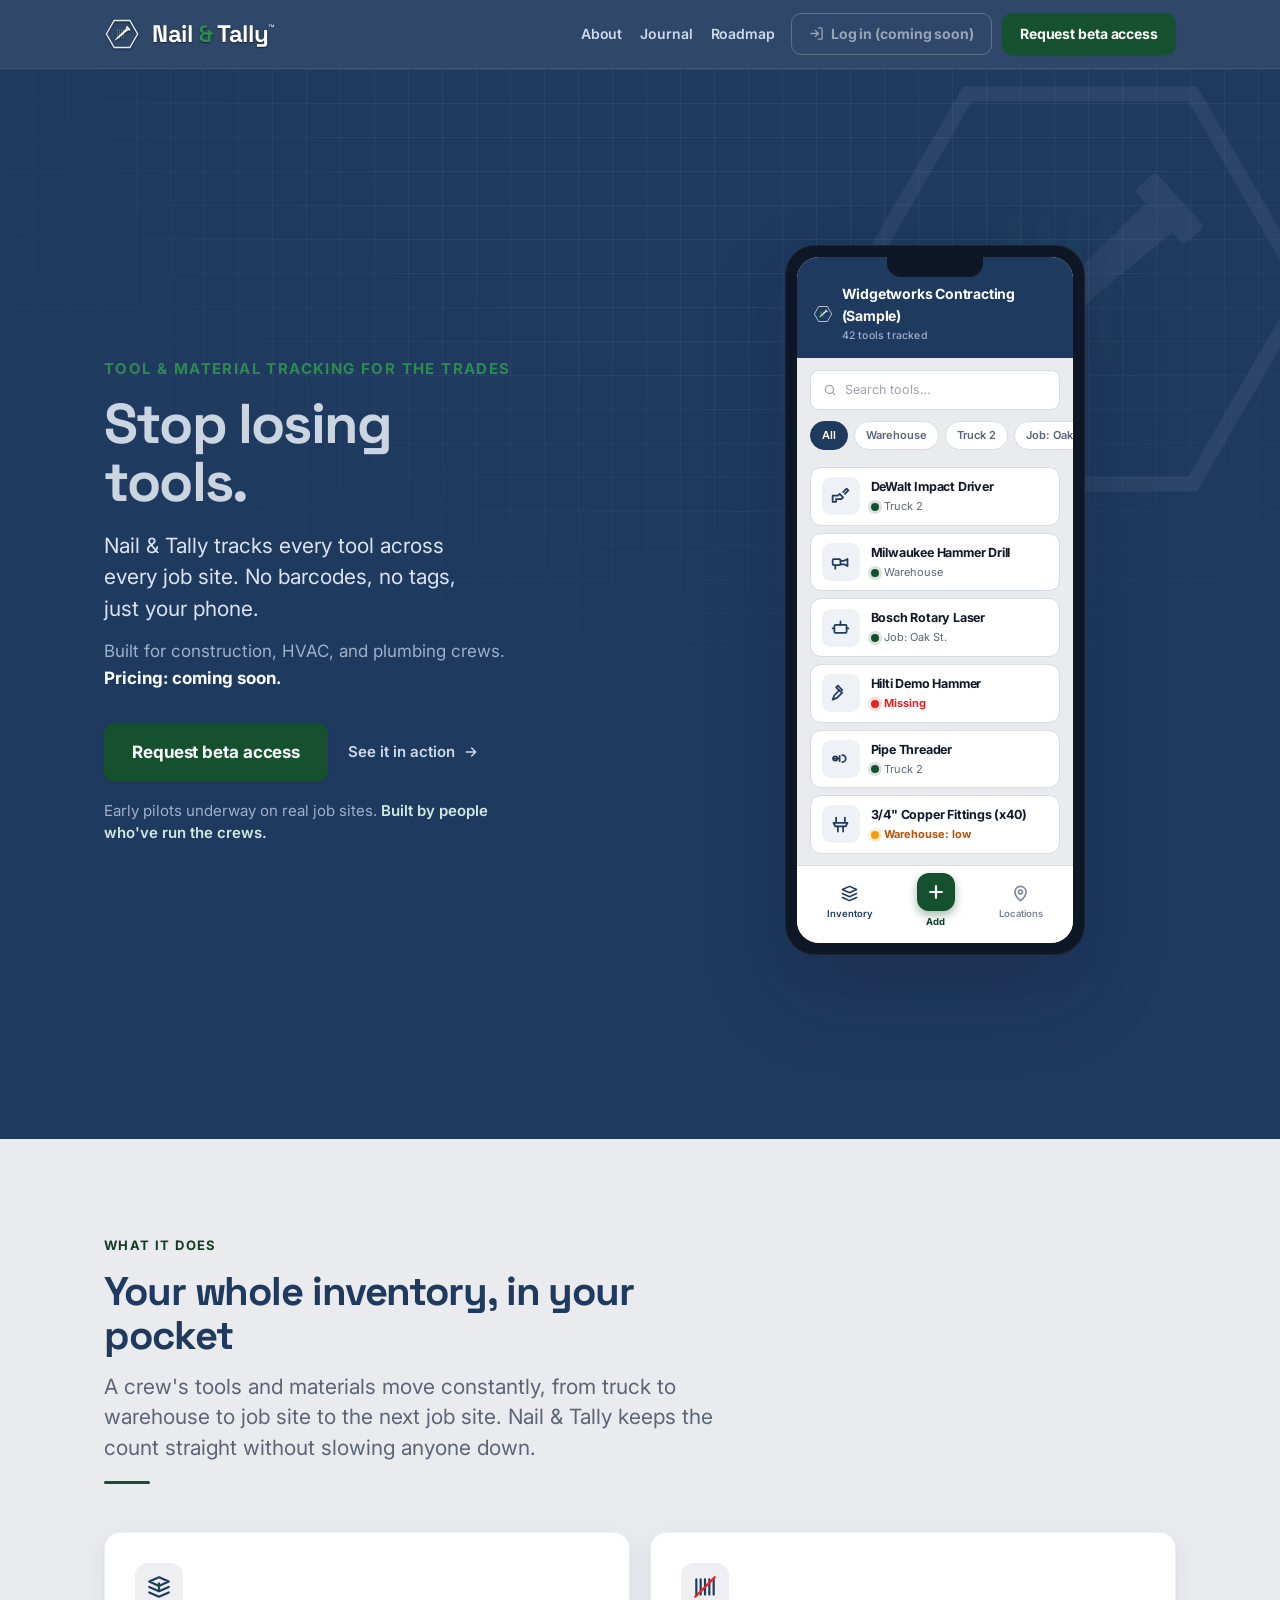
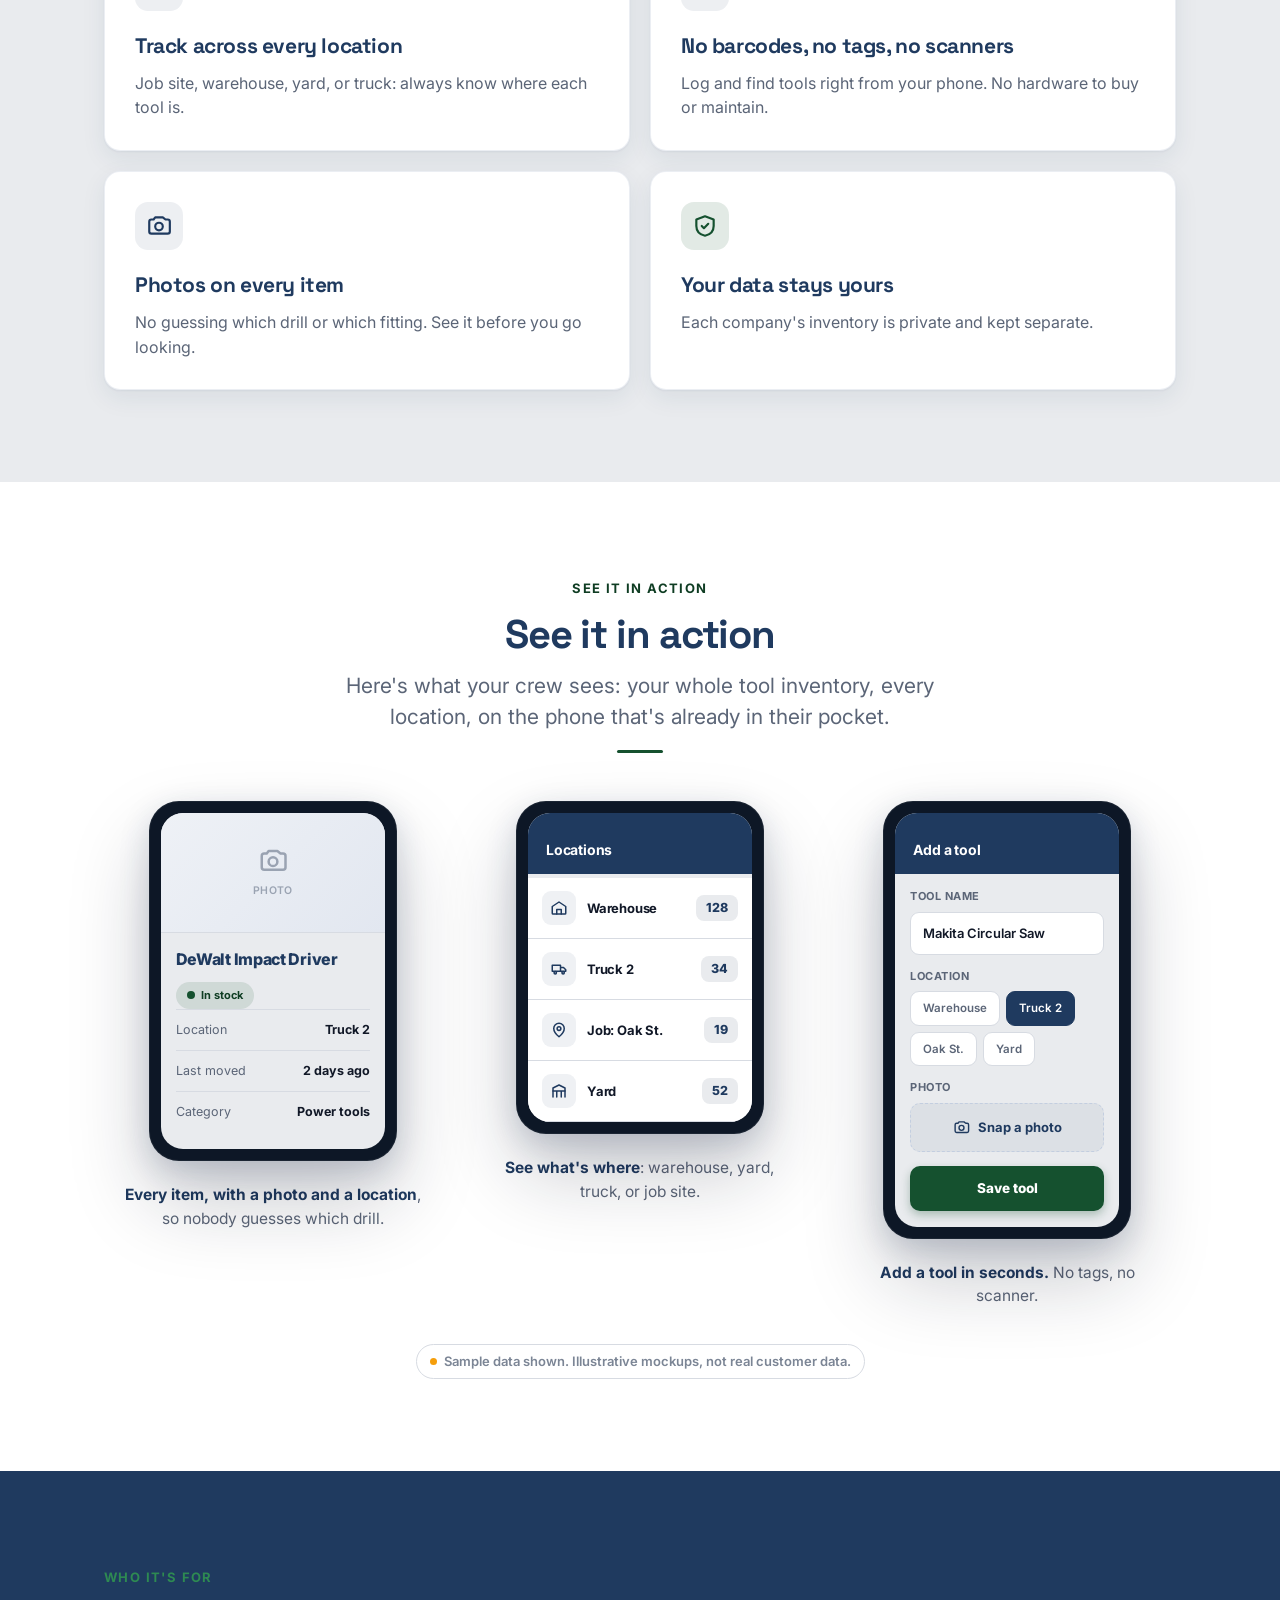
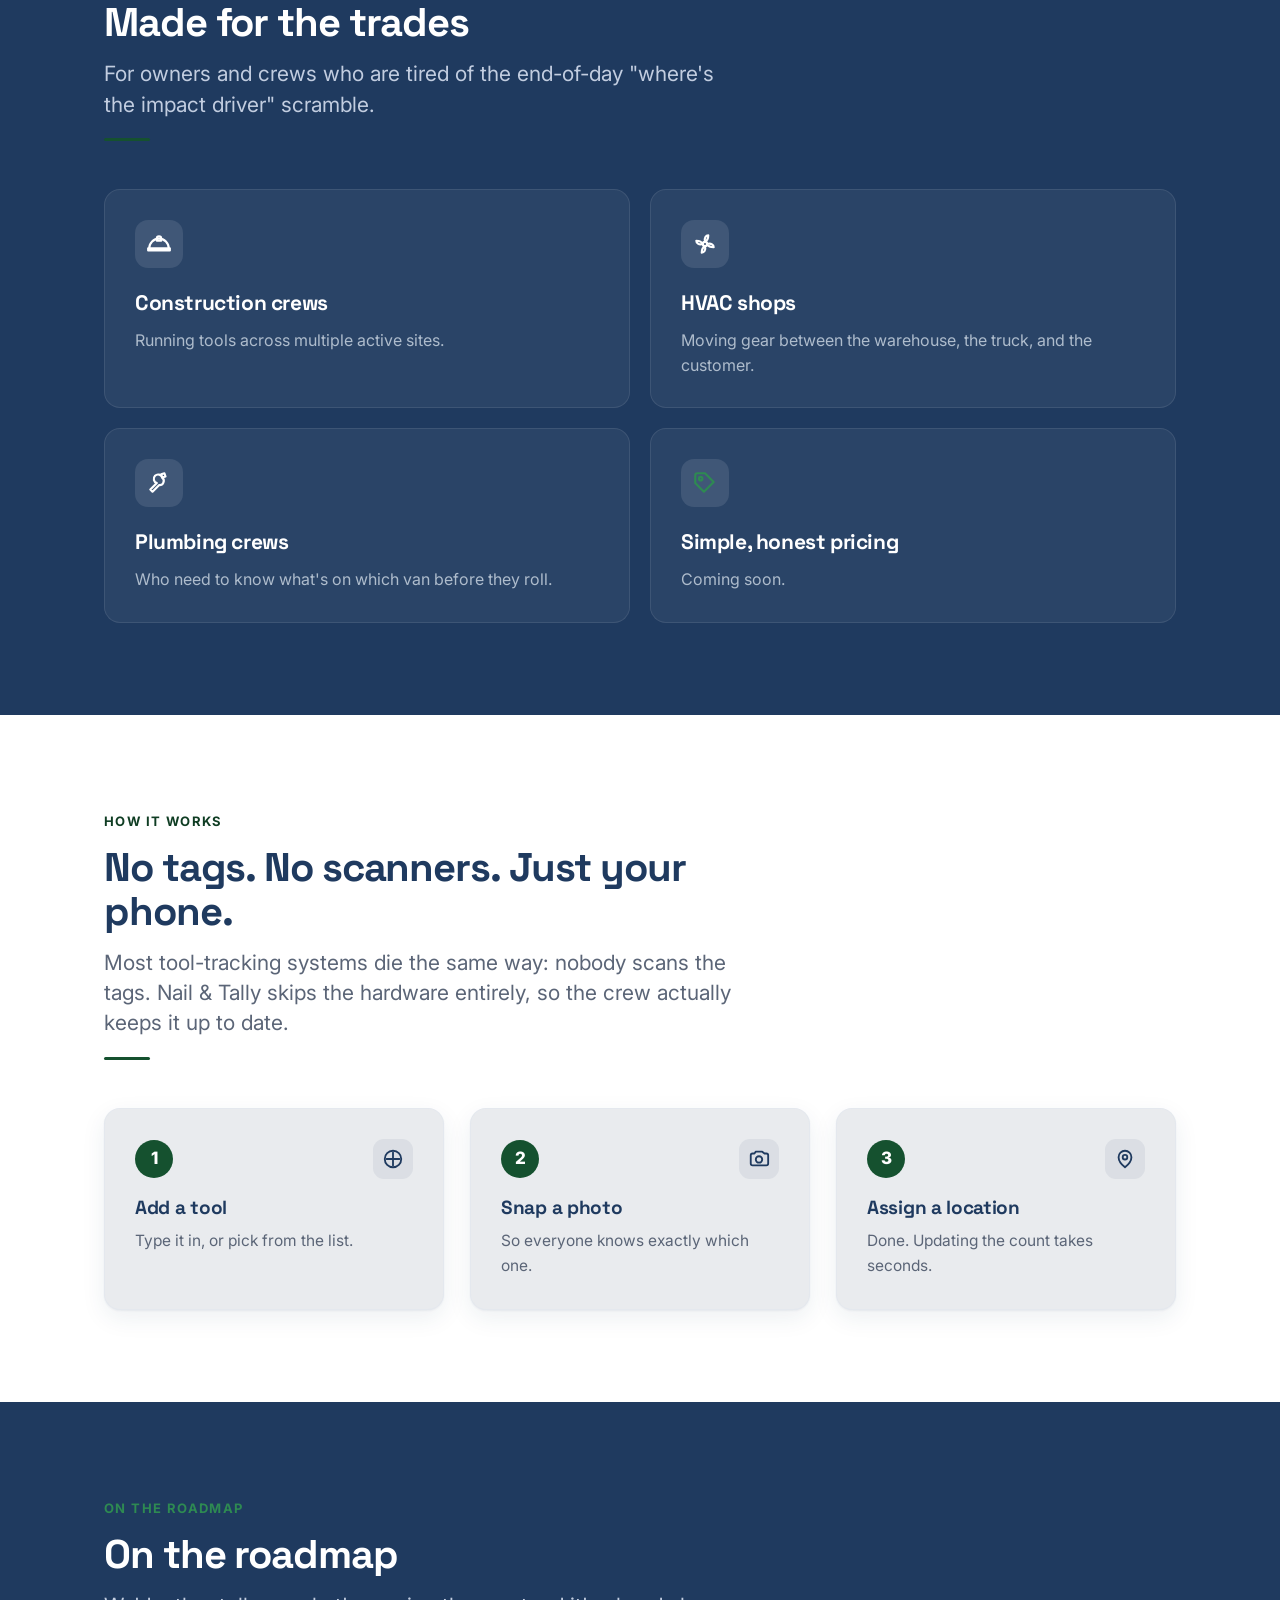
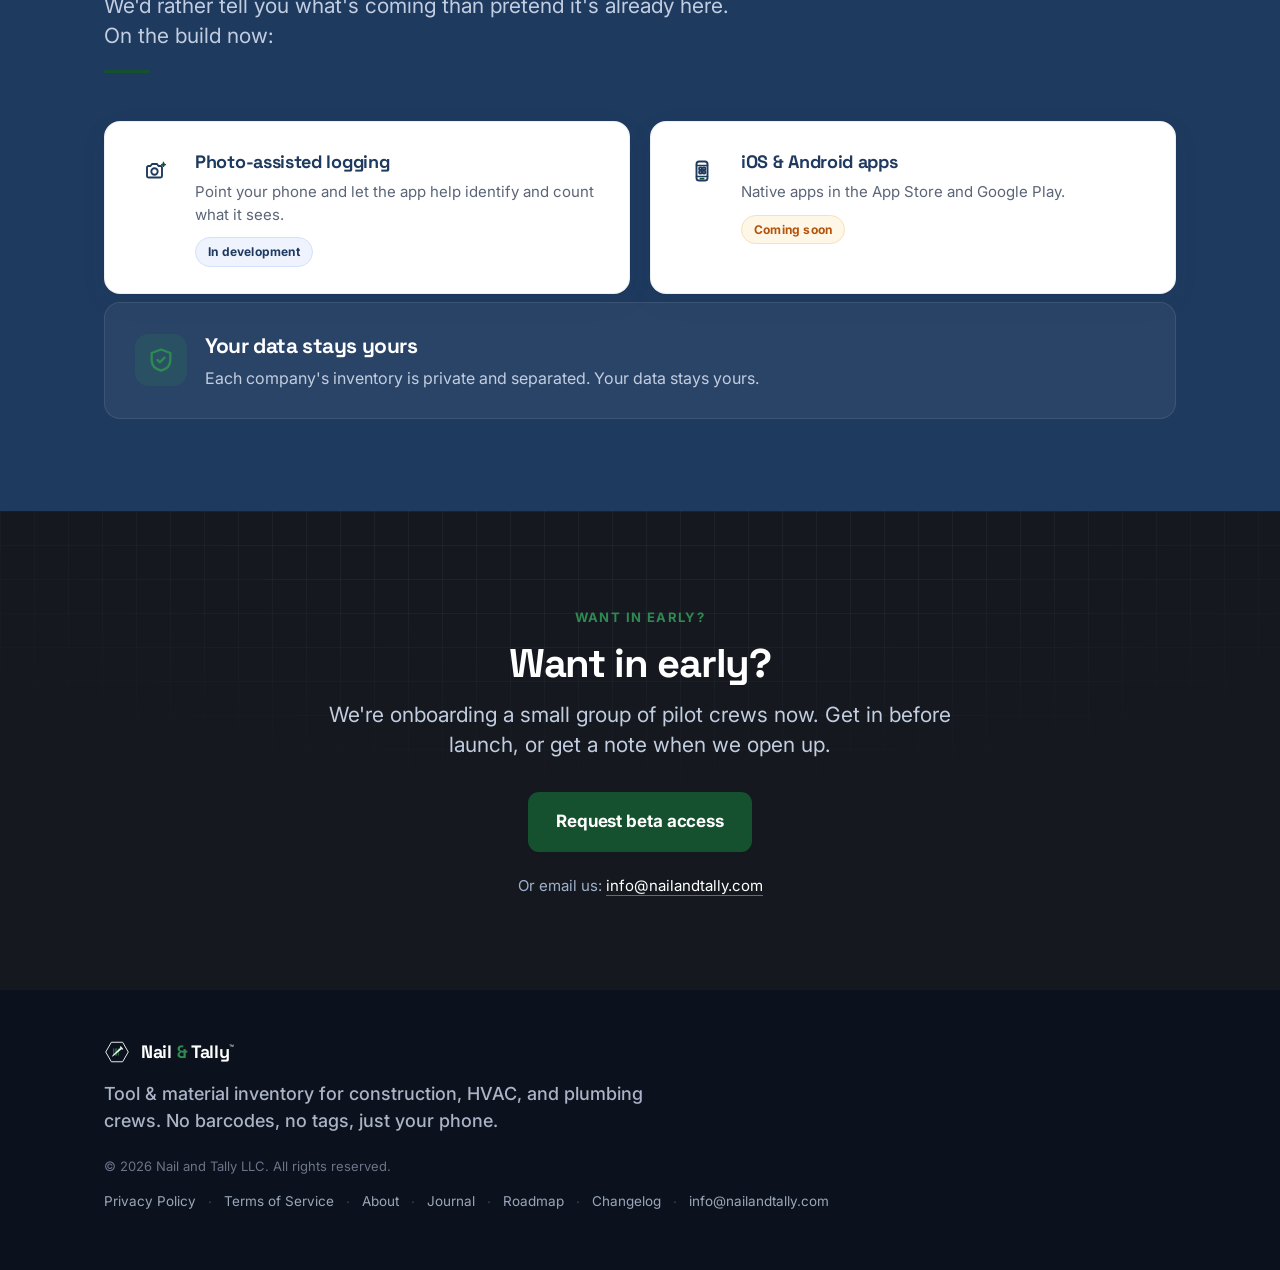
==== commit 610ba57c: "Site-wide copy edit: remove em dashes" ====
--- a/index.html
+++ b/index.html
@@ -1,6 +1,6 @@
 <!DOCTYPE html><html lang="en"><head><meta charset="utf-8">
 <meta name="viewport" content="width=device-width,initial-scale=1">
-<title>Nail &amp; Tally — Stop losing tools.</title>
+<title>Nail &amp; Tally &middot; Stop losing tools.</title>
 <meta name="description" content="Nail &amp; Tally tracks every tool across every job site — no barcodes, no tags, just your phone. Built for construction, HVAC, and plumbing crews. Pricing coming soon.">
 <meta name="robots" content="index">
 <meta name="theme-color" content="#111827">
@@ -46,9 +46,9 @@
          "coming soon" element so publishing doesn't ship a dead link. TO RE-ENABLE once the app
          is live: restore this to a real link, i.e. replace the <span> below with
          <a class="btn-outline" href="https://app.nailandtally.com"> ... Log In ... </a>. -->
-    <span class="btn-outline disabled" role="link" aria-disabled="true" title="Log in — coming soon">
+    <span class="btn-outline disabled" role="link" aria-disabled="true" title="Log in (coming soon)">
       <svg viewBox="0 0 24 24" fill="none" stroke="currentColor" stroke-width="2.1" stroke-linecap="round" stroke-linejoin="round" aria-hidden="true"><path d="M15 3h4a2 2 0 012 2v14a2 2 0 01-2 2h-4"/><path d="M10 17l5-5-5-5M15 12H3"/></svg>
-      Log in — coming soon
+      Log in (coming soon)
     </span>
     <a class="btn head" href="mailto:info@nailandtally.com?subject=Beta%20access%20request">Request beta access</a>
   </nav>
@@ -59,8 +59,8 @@
   <div class="hero-copy">
     <span class="eyebrow light">Tool &amp; material tracking for the trades</span>
     <h1>Stop losing<br>tools.</h1>
-    <p class="lead">Nail &amp; Tally tracks every tool across every job site — no barcodes, no tags, just your phone.</p>
-    <p class="support">Built for construction, HVAC, and plumbing crews. <b>Pricing — coming soon.</b></p>
+    <p class="lead">Nail &amp; Tally tracks every tool across every job site. No barcodes, no tags, just your phone.</p>
+    <p class="support">Built for construction, HVAC, and plumbing crews. <b>Pricing: coming soon.</b></p>
     <div class="cta-row">
       <a class="btn lg" href="mailto:info@nailandtally.com?subject=Beta%20access%20request">Request beta access</a>
       <a class="btn-ghost" href="#see-it">See it in action
@@ -125,7 +125,7 @@
           <!-- copper fittings - LOW -->
           <div class="irow"><div class="ithumb">
             <svg viewBox="0 0 24 24" fill="none" stroke="#1F3A5F" stroke-width="2" stroke-linecap="round" stroke-linejoin="round"><path d="M7 4v6M17 4v6M4 10h16l-2 4H6z"/><path d="M9 14v6M15 14v6"/></svg>
-          </div><div class="imeta"><div class="iname">3/4" Copper Fittings (x40)</div><div class="iloc"><span class="dot a"></span><span class="lab low">Warehouse — low</span></div></div></div>
+          </div><div class="imeta"><div class="iname">3/4" Copper Fittings (x40)</div><div class="iloc"><span class="dot a"></span><span class="lab low">Warehouse: low</span></div></div></div>
         </div>
         <div class="tabbar">
           <span class="tab on"><svg viewBox="0 0 24 24" fill="none" stroke="currentColor" stroke-width="2" stroke-linecap="round" stroke-linejoin="round"><path d="M3 7l9-4 9 4-9 4z"/><path d="M3 12l9 4 9-4M3 17l9 4 9-4"/></svg>Inventory</span>
@@ -142,7 +142,7 @@
   <div class="sec-head">
     <span class="eyebrow">What it does</span>
     <h2>Your whole inventory, in your pocket</h2>
-    <p class="sub">A crew's tools and materials move constantly — truck to warehouse to job site to the next job site. Nail &amp; Tally keeps the count straight without slowing anyone down.</p>
+    <p class="sub">A crew's tools and materials move constantly, from truck to warehouse to job site to the next job site. Nail &amp; Tally keeps the count straight without slowing anyone down.</p>
     <span class="keyline"></span>
   </div>
   <div class="cards">
@@ -151,7 +151,7 @@
         <svg viewBox="0 0 24 24" fill="none" stroke="#1F3A5F" stroke-width="2" stroke-linecap="round" stroke-linejoin="round"><path d="M3 7l9-4 9 4-9 4z"/><path d="M3 12l9 4 9-4M3 17l9 4 9-4"/><path d="M12 8.5v5.5" stroke="#15512F"/></svg>
       </div>
       <h3>Track across every location</h3>
-      <p>Job site, warehouse, yard, or truck — always know where each tool is.</p>
+      <p>Job site, warehouse, yard, or truck: always know where each tool is.</p>
     </div>
     <div class="card">
       <div class="icon-tile navy">
@@ -167,7 +167,7 @@
         <svg viewBox="0 0 24 24" fill="none" stroke="#1F3A5F" stroke-width="2" stroke-linecap="round" stroke-linejoin="round"><path d="M3 8a2 2 0 012-2h2l1.5-2h7L18 6h2a2 2 0 012 2v9a2 2 0 01-2 2H5a2 2 0 01-2-2z"/><circle cx="12" cy="12.5" r="3.5"/></svg>
       </div>
       <h3>Photos on every item</h3>
-      <p>No guessing which drill or which fitting — see it before you go looking.</p>
+      <p>No guessing which drill or which fitting. See it before you go looking.</p>
     </div>
     <div class="card">
       <div class="icon-tile green">
@@ -185,7 +185,7 @@
   <div class="sec-head center">
     <span class="eyebrow">See it in action</span>
     <h2>See it in action</h2>
-    <p class="sub">Here's what your crew sees — your whole tool inventory, every location, on the phone that's already in their pocket.</p>
+    <p class="sub">Here's what your crew sees: your whole tool inventory, every location, on the phone that's already in their pocket.</p>
     <span class="keyline"></span>
   </div>
   <div class="shots">
@@ -206,7 +206,7 @@
           </div>
         </div>
       </div>
-      <p class="cap"><b>Every item, with a photo and a location</b> — so nobody guesses which drill.</p>
+      <p class="cap"><b>Every item, with a photo and a location</b>, so nobody guesses which drill.</p>
     </div>
     <!-- 2. LOCATIONS -->
     <div class="shot">
@@ -221,7 +221,7 @@
           </div>
         </div>
       </div>
-      <p class="cap"><b>See what's where</b> — warehouse, yard, truck, or job site.</p>
+      <p class="cap"><b>See what's where</b>: warehouse, yard, truck, or job site.</p>
     </div>
     <!-- 3. ADD / MOVE -->
     <div class="shot">
@@ -245,7 +245,7 @@
       <p class="cap"><b>Add a tool in seconds.</b> No tags, no scanner.</p>
     </div>
   </div>
-  <div style="text-align:center"><span class="sample-tag"><span class="d"></span>Sample data shown — illustrative mockups, not real customer data.</span></div>
+  <div style="text-align:center"><span class="sample-tag"><span class="d"></span>Sample data shown. Illustrative mockups, not real customer data.</span></div>
 </div></section>
 
 <!-- ============ WHO IT'S FOR ============ -->
@@ -297,7 +297,7 @@
   <div class="sec-head">
     <span class="eyebrow">How it works</span>
     <h2>No tags. No scanners. Just your phone.</h2>
-    <p class="sub">Most tool-tracking systems die the same way: nobody scans the tags. Nail &amp; Tally skips the hardware entirely — so the crew actually keeps it up to date.</p>
+    <p class="sub">Most tool-tracking systems die the same way: nobody scans the tags. Nail &amp; Tally skips the hardware entirely, so the crew actually keeps it up to date.</p>
     <span class="keyline"></span>
   </div>
   <div class="steps">
@@ -359,7 +359,7 @@
 <section class="charcoal-band cta-final"><div class="wrap">
   <span class="eyebrow light">Want in early?</span>
   <h2>Want in early?</h2>
-  <p class="sub">We're onboarding a small group of pilot crews now. Get in before launch — or get a note when we open up.</p>
+  <p class="sub">We're onboarding a small group of pilot crews now. Get in before launch, or get a note when we open up.</p>
   <a class="btn lg" href="mailto:info@nailandtally.com?subject=Beta%20access%20request">Request beta access</a>
   <span class="email">Or email us: <a href="mailto:info@nailandtally.com">info@nailandtally.com</a></span>
 </div></section>
@@ -383,7 +383,7 @@
     </svg>
     <span class="f-brand">Nail <span class="amp">&amp;</span> Tally<span class="tm">&trade;</span></span>
   </div>
-  <p class="tagline">Tool &amp; material inventory for construction, HVAC, and plumbing crews — no barcodes, no tags, just your phone.</p>
+  <p class="tagline">Tool &amp; material inventory for construction, HVAC, and plumbing crews. No barcodes, no tags, just your phone.</p>
   <div class="legal">&copy; 2026 Nail and Tally LLC. All rights reserved.</div>
   <div class="links">
     <a href="/privacy">Privacy Policy</a>
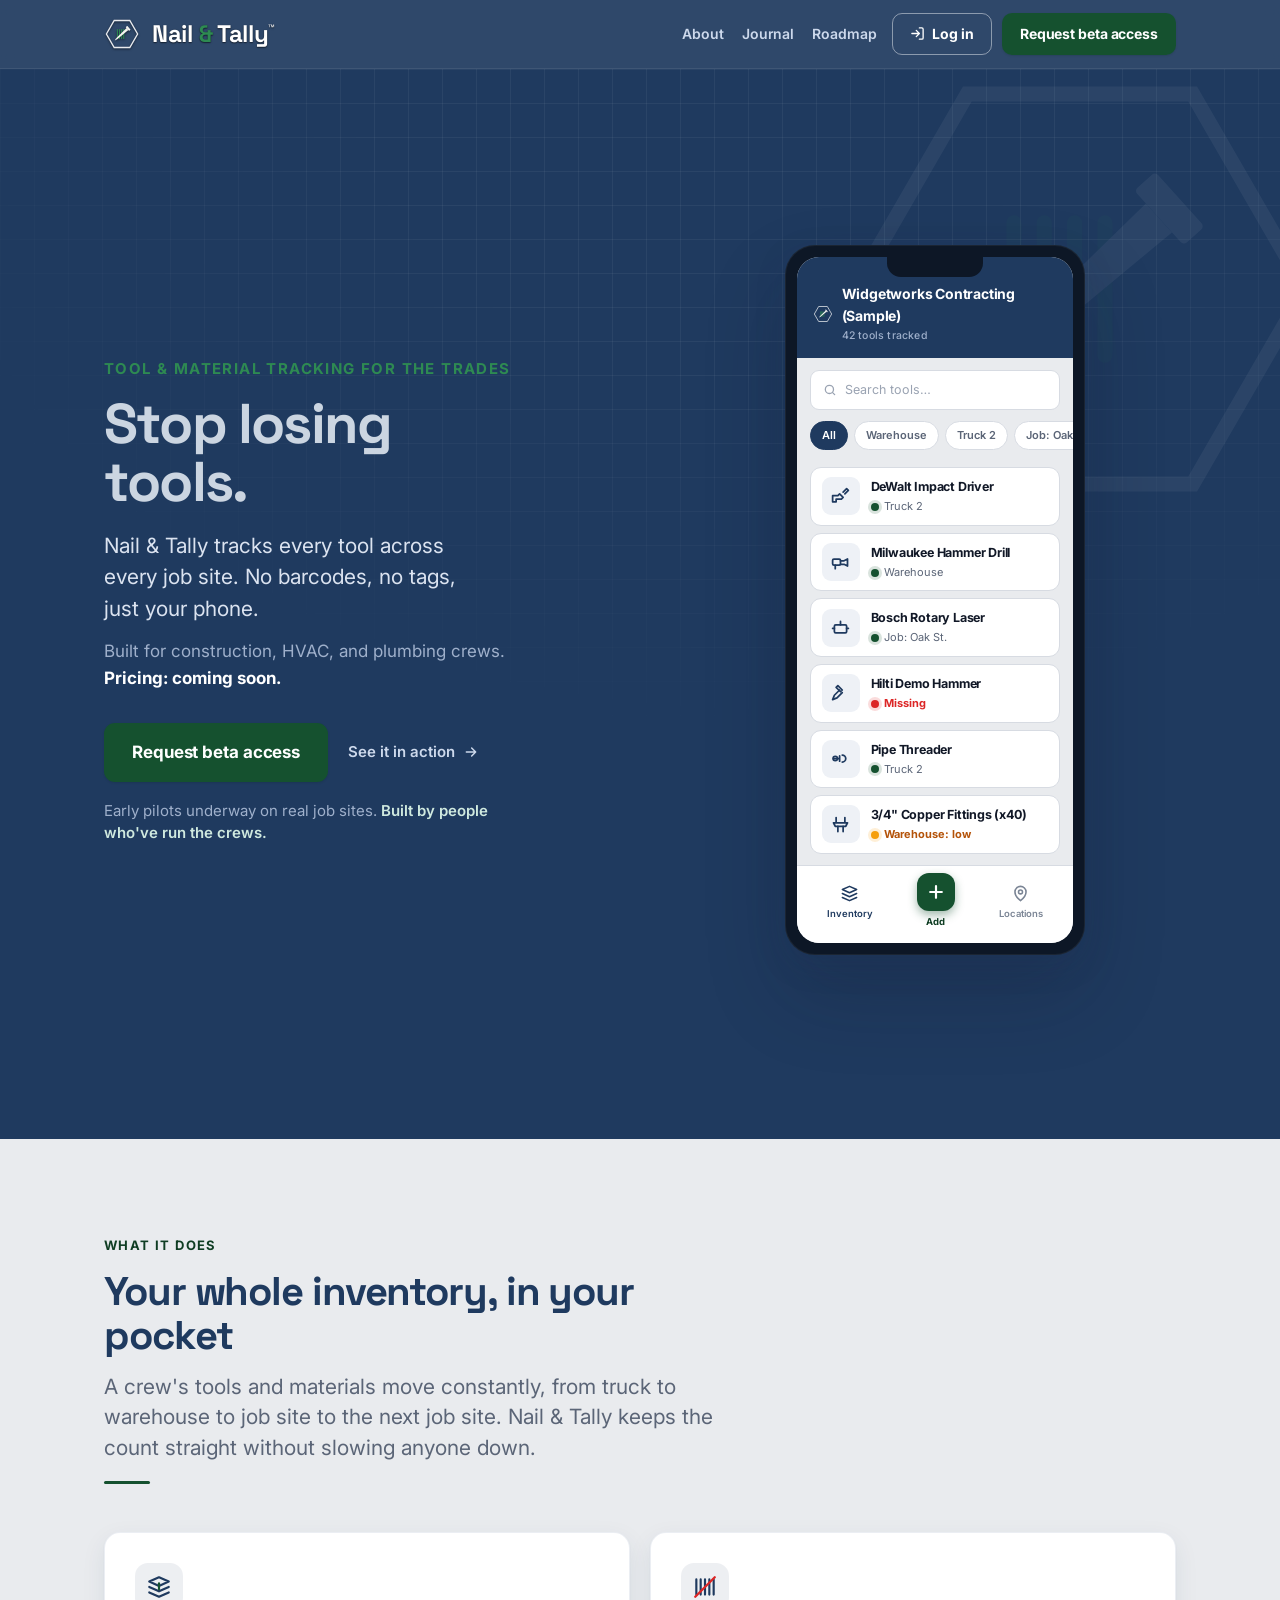
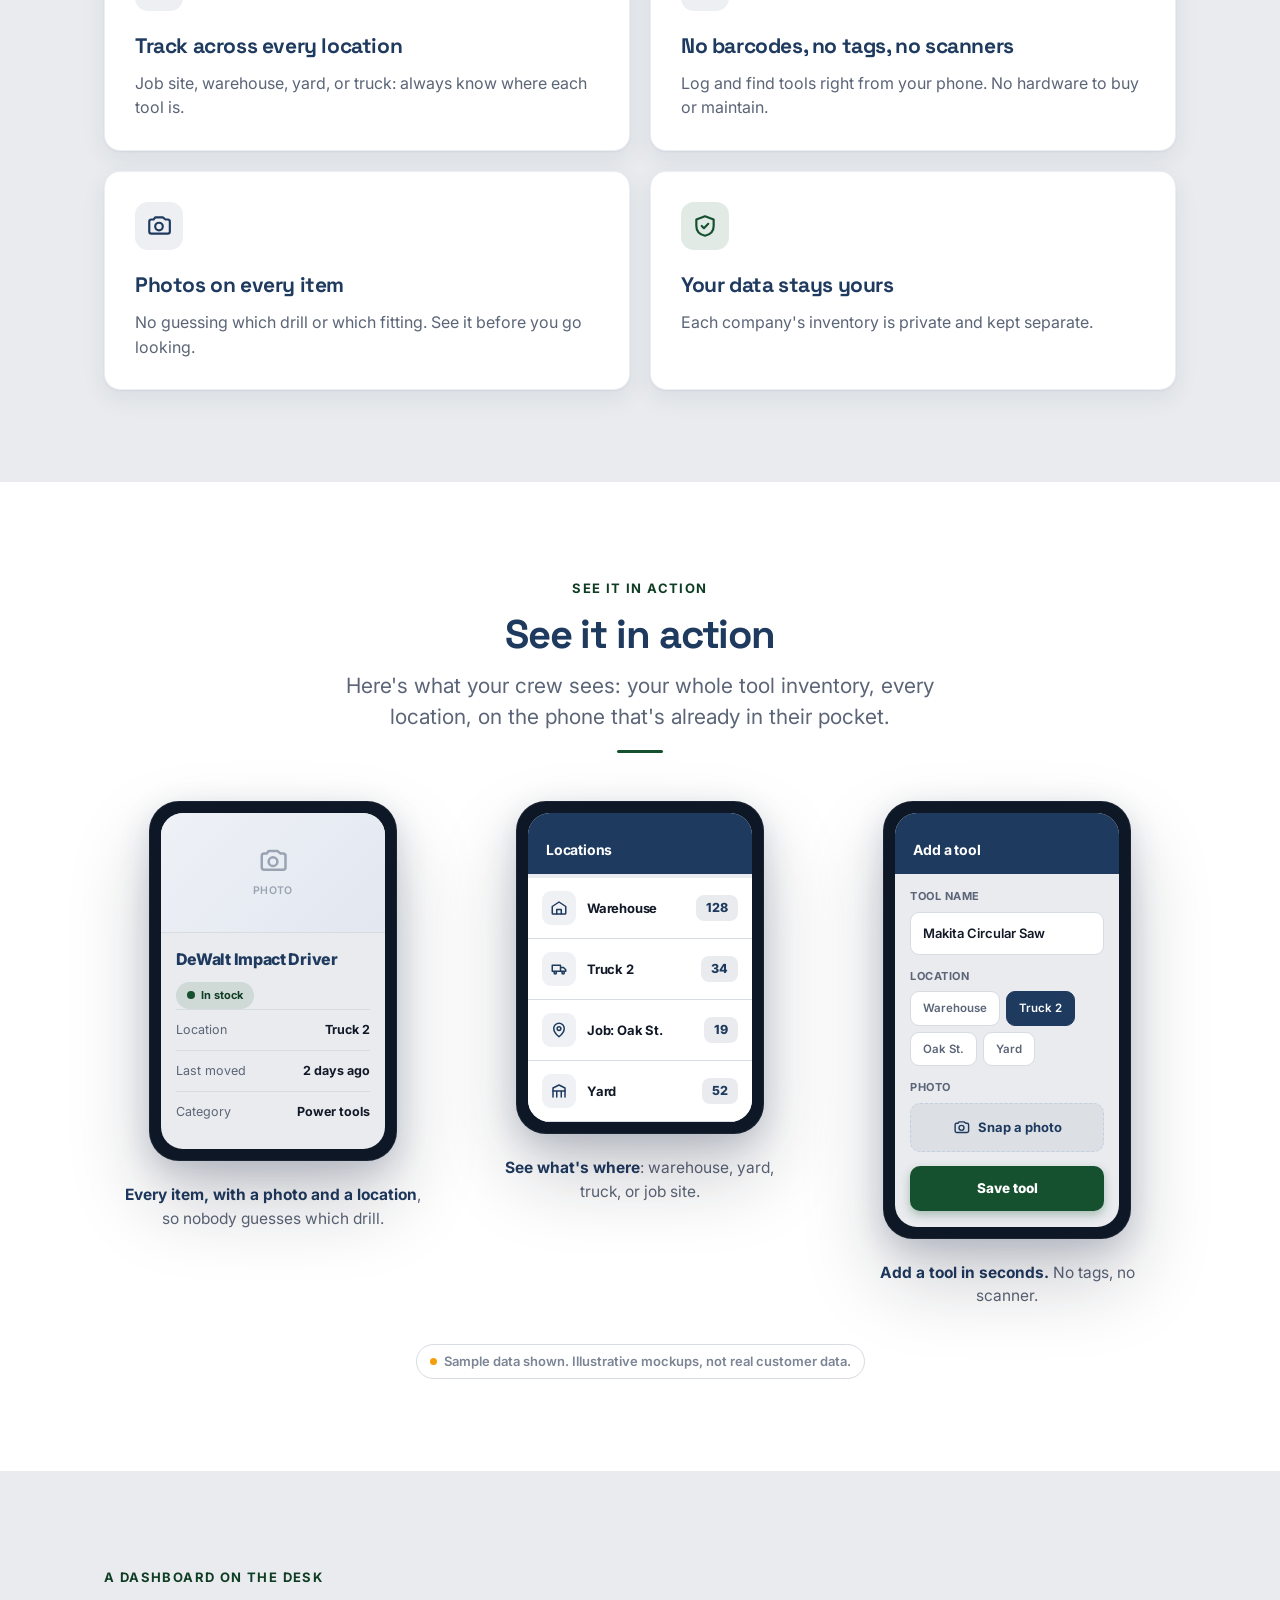
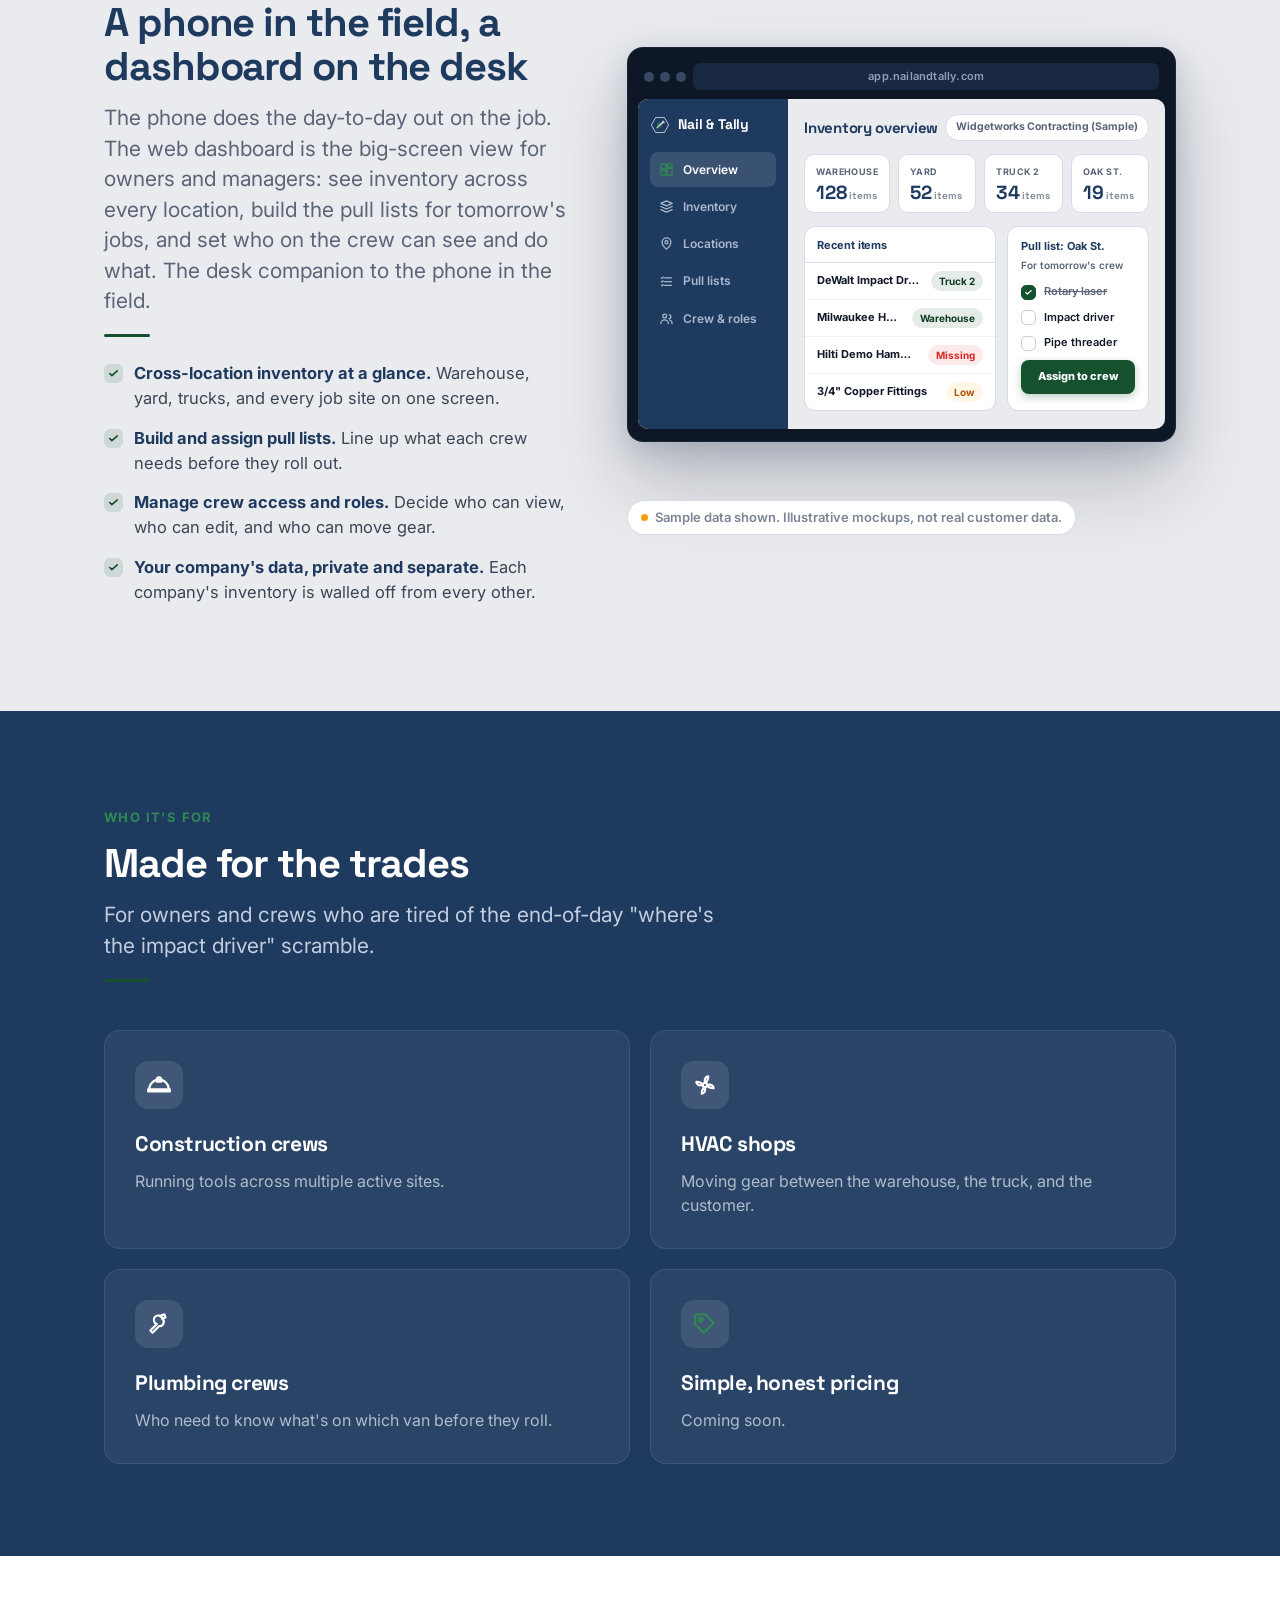
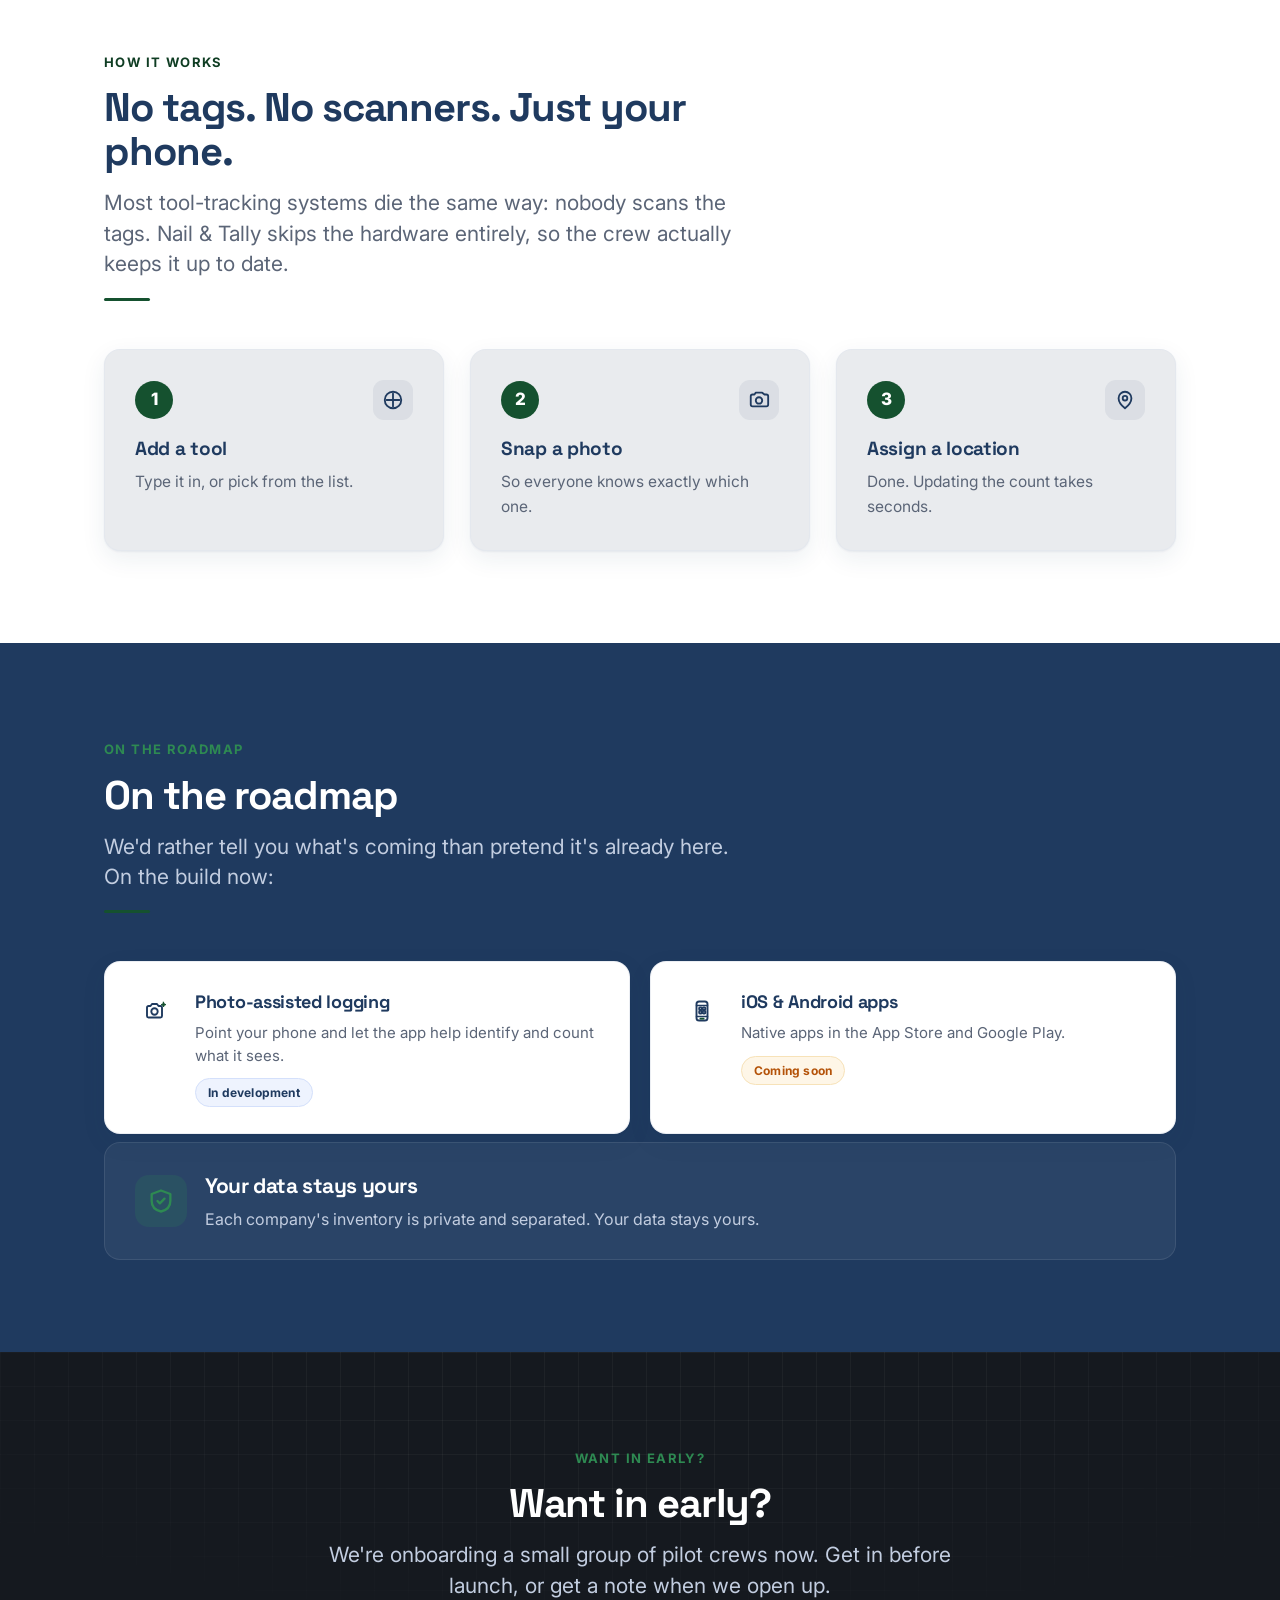
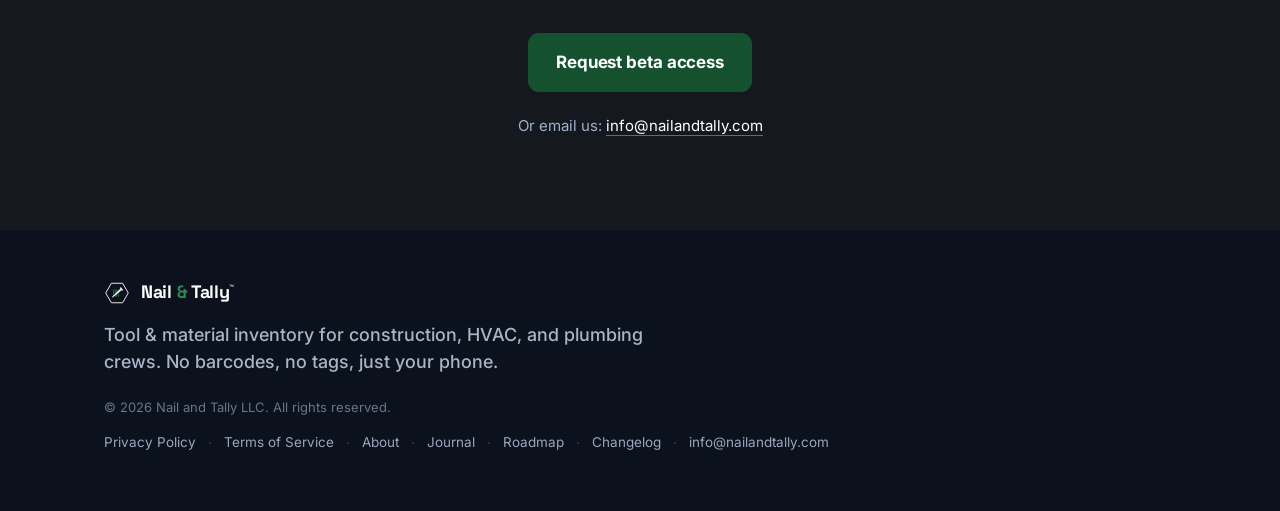
==== commit 928d26df: "Homepage dashboard section; live Log in link; journal post 3" ====
--- a/index.html
+++ b/index.html
@@ -13,7 +13,89 @@
 <style>
 /* Page-specific styles. The shared brand system (tokens, header, footer, .btn,
    .card, hero, phone mockups, responsive rules) now lives in /assets/site.css,
-   lifted verbatim from this file. This page adds nothing extra. */
+   lifted verbatim from this file.
+   Added below: the "dashboard on the desk" companion section, an illustrative
+   desktop-dashboard mockup built in the same clean HTML/CSS style as the phone
+   mockups above. Designed as a clearly-swappable slot so a real screenshot can
+   drop in later (see the marked container + HTML comment in the section markup). */
+
+/* ===== Dashboard-on-the-desk (companion section) ===== */
+.desk .wrap{display:grid;grid-template-columns:.92fr 1.08fr;gap:56px;align-items:center}
+.desk .sec-head{margin:0}
+.desk .feat-list{list-style:none;margin:24px 0 0;padding:0}
+.desk .feat-list li{position:relative;padding-left:30px;margin:0 0 15px;color:#3b4654;font-size:16.5px;line-height:1.5}
+.desk .feat-list li::before{content:"";position:absolute;left:0;top:3px;width:19px;height:19px;border-radius:6px;background:rgba(21,81,47,.12);
+  background-image:url("data:image/svg+xml;utf8,<svg xmlns='http://www.w3.org/2000/svg' viewBox='0 0 24 24' fill='none' stroke='%2315512F' stroke-width='3' stroke-linecap='round' stroke-linejoin='round'><path d='M5 12l4 4L19 7'/></svg>");
+  background-repeat:no-repeat;background-position:center;background-size:13px 13px}
+.desk .feat-list li strong{color:var(--navy);font-weight:700}
+
+/* the swappable slot: a browser-framed container. Drop a real screenshot in here later. */
+.dash-slot{position:relative}
+.browser{
+  background:#0d1726;border-radius:16px;padding:10px 10px 12px;
+  box-shadow:var(--shadow-lg);border:1px solid rgba(255,255,255,.06);
+}
+.browser .bar{display:flex;align-items:center;gap:7px;padding:5px 6px 9px}
+.browser .bar .dots{display:flex;gap:6px}
+.browser .bar .dots i{width:10px;height:10px;border-radius:50%;background:#3a4761;display:block}
+.browser .bar .url{flex:1;background:#1a2740;border-radius:7px;color:#8fa0bd;font-size:11px;font-weight:600;padding:5px 12px;text-align:center;letter-spacing:.2px;overflow:hidden;white-space:nowrap;text-overflow:ellipsis}
+.dash{background:var(--bg);border-radius:10px;overflow:hidden;display:grid;grid-template-columns:150px 1fr}
+/* dashboard sidebar */
+.dash .side{background:var(--navy);color:#fff;padding:14px 12px 18px}
+.dash .side .brandline{display:flex;align-items:center;gap:8px;margin-bottom:16px}
+.dash .side .brandline svg{width:20px;height:auto;flex:none}
+.dash .side .brandline b{font-family:var(--font-display);font-size:14px;font-weight:700;letter-spacing:-.2px}
+.dash .side .nav{list-style:none;margin:0;padding:0}
+.dash .side .nav li{display:flex;align-items:center;gap:9px;font-size:12px;font-weight:600;color:#a9b8ce;padding:8px 9px;border-radius:8px;margin-bottom:2px}
+.dash .side .nav li svg{width:15px;height:15px;flex:none;stroke:#a9b8ce}
+.dash .side .nav li.on{background:rgba(255,255,255,.12);color:#fff}
+.dash .side .nav li.on svg{stroke:var(--green-ondark)}
+/* dashboard main panel */
+.dash .main{padding:15px 16px 18px;min-width:0}
+.dash .main .h{display:flex;align-items:center;justify-content:space-between;margin-bottom:13px}
+.dash .main .h .t{font-family:var(--font-display);font-size:15px;font-weight:700;color:var(--navy);letter-spacing:-.3px}
+.dash .main .h .co{font-size:10.5px;font-weight:700;color:var(--muted);background:#fff;border:1px solid var(--line);padding:4px 10px;border-radius:999px}
+/* location tiles row */
+.dash .tiles{display:grid;grid-template-columns:repeat(4,1fr);gap:8px;margin-bottom:13px}
+.dash .tile{background:#fff;border:1px solid var(--line);border-radius:10px;padding:10px 11px}
+.dash .tile .n{font-size:9px;font-weight:700;letter-spacing:.4px;text-transform:uppercase;color:var(--muted);margin-bottom:3px}
+.dash .tile .c{font-family:var(--font-display);font-size:19px;font-weight:700;color:var(--navy);line-height:1}
+.dash .tile .c small{font-size:10px;font-weight:600;color:var(--muted-2);margin-left:2px}
+/* two-column: inventory table + pull-list card */
+.dash .cols{display:grid;grid-template-columns:1.35fr 1fr;gap:11px}
+.dash .panel{background:#fff;border:1px solid var(--line);border-radius:11px;overflow:hidden}
+.dash .panel .ph{font-size:11px;font-weight:700;color:var(--navy);padding:10px 12px 8px;border-bottom:1px solid var(--line);letter-spacing:-.1px}
+.dash .trow{display:flex;align-items:center;gap:9px;padding:8px 12px;border-bottom:1px solid #eef1f5;font-size:11px}
+.dash .trow:last-child{border-bottom:none}
+.dash .trow .nm{flex:1;font-weight:700;color:var(--ink);white-space:nowrap;overflow:hidden;text-overflow:ellipsis}
+.dash .trow .lo{color:var(--muted);font-weight:600;white-space:nowrap}
+.dash .badge-loc{font-size:10px;font-weight:700;padding:2px 8px;border-radius:999px;white-space:nowrap}
+.dash .badge-loc.ok{background:rgba(21,81,47,.11);color:var(--green-deep)}
+.dash .badge-loc.miss{background:rgba(220,38,38,.1);color:var(--red)}
+.dash .badge-loc.low{background:#fef6e7;color:#b45309}
+/* pull-list card */
+.dash .pull{padding:11px 13px 13px}
+.dash .pull .pt{font-size:11px;font-weight:700;color:var(--navy);margin-bottom:2px}
+.dash .pull .pd{font-size:10px;font-weight:600;color:var(--muted);margin-bottom:10px}
+.dash .pull .pi{display:flex;align-items:center;gap:8px;font-size:11px;color:var(--ink);font-weight:600;margin-bottom:8px}
+.dash .pull .pi .ck{width:15px;height:15px;border-radius:5px;border:1.5px solid #c3cee0;flex:none;display:flex;align-items:center;justify-content:center}
+.dash .pull .pi.done .ck{background:var(--green);border-color:var(--green)}
+.dash .pull .pi.done .ck svg{width:9px;height:9px;stroke:#fff}
+.dash .pull .pi.done span{color:var(--muted);text-decoration:line-through}
+.dash .pull .pbtn{margin-top:4px;background:var(--green);color:#fff;text-align:center;font-size:11px;font-weight:800;padding:8px;border-radius:8px;box-shadow:0 3px 8px rgba(21,81,47,.28)}
+.desk .sample-wrap{text-align:left;margin-top:22px}
+
+@media(max-width:960px){
+  .desk .wrap{grid-template-columns:1fr;gap:40px}
+  .dash{grid-template-columns:120px 1fr}
+}
+@media(max-width:760px){
+  .dash{grid-template-columns:1fr}
+  .dash .side{display:none}  /* below the fold on phones: show the dashboard's main panel only */
+  .dash .tiles{grid-template-columns:repeat(2,1fr)}
+  .dash .cols{grid-template-columns:1fr}
+  .desk .sample-wrap{text-align:center}
+}
 </style></head><body>
 
 <!-- ============ HEADER ============ -->
@@ -42,14 +124,11 @@
       <a href="/journal/">Journal</a>
       <a href="/roadmap/">Roadmap</a>
     </span>
-    <!-- LOG IN — NEUTRALIZED (app.nailandtally.com not yet deployed). Kept as a non-clickable
-         "coming soon" element so publishing doesn't ship a dead link. TO RE-ENABLE once the app
-         is live: restore this to a real link, i.e. replace the <span> below with
-         <a class="btn-outline" href="https://app.nailandtally.com"> ... Log In ... </a>. -->
-    <span class="btn-outline disabled" role="link" aria-disabled="true" title="Log in (coming soon)">
+    <!-- LOG IN: live link to the dashboard (app.nailandtally.com is deployed + live). -->
+    <a class="btn-outline" href="https://app.nailandtally.com" title="Log in">
       <svg viewBox="0 0 24 24" fill="none" stroke="currentColor" stroke-width="2.1" stroke-linecap="round" stroke-linejoin="round" aria-hidden="true"><path d="M15 3h4a2 2 0 012 2v14a2 2 0 01-2 2h-4"/><path d="M10 17l5-5-5-5M15 12H3"/></svg>
-      Log in (coming soon)
-    </span>
+      Log in
+    </a>
     <a class="btn head" href="mailto:info@nailandtally.com?subject=Beta%20access%20request">Request beta access</a>
   </nav>
 </div></header>
@@ -248,6 +327,106 @@
   <div style="text-align:center"><span class="sample-tag"><span class="d"></span>Sample data shown. Illustrative mockups, not real customer data.</span></div>
 </div></section>
 
+<!-- ============ DASHBOARD ON THE DESK (companion) ============ -->
+<!-- NOTE: phone stays the hero. This is the manager/owner's big-screen COMPANION view.
+     The dashboard IS live; there are no customers yet, so keep language to "here's the
+     manager's view" and NEVER imply usage/traction. All figures are sample data. -->
+<section class="desk"><div class="wrap">
+  <div class="desk-copy">
+    <div class="sec-head">
+      <span class="eyebrow">A dashboard on the desk</span>
+      <h2>A phone in the field, a dashboard on the desk</h2>
+      <p class="sub">The phone does the day-to-day out on the job. The web dashboard is the big-screen view for owners and managers: see inventory across every location, build the pull lists for tomorrow's jobs, and set who on the crew can see and do what. The desk companion to the phone in the field.</p>
+      <span class="keyline"></span>
+    </div>
+    <ul class="feat-list">
+      <li><strong>Cross-location inventory at a glance.</strong> Warehouse, yard, trucks, and every job site on one screen.</li>
+      <li><strong>Build and assign pull lists.</strong> Line up what each crew needs before they roll out.</li>
+      <li><strong>Manage crew access and roles.</strong> Decide who can view, who can edit, and who can move gear.</li>
+      <li><strong>Your company's data, private and separate.</strong> Each company's inventory is walled off from every other.</li>
+    </ul>
+  </div>
+
+  <div class="dash-slot">
+    <!-- ============================================================
+         SWAPPABLE SCREENSHOT SLOT
+         Drop a REAL dashboard screenshot in here later. To swap:
+         replace everything between <div class="browser"> ... </div>
+         (or just the inner <div class="dash"> ... </div>) with:
+             <img src="/assets/dashboard-screenshot.png"
+                  alt="Nail & Tally web dashboard" style="border-radius:10px">
+         Keep the outer .browser frame + the sample-data tag below.
+         The mockup below is illustrative only, not real customer data.
+         ============================================================ -->
+    <div class="browser" role="img" aria-label="Web dashboard mockup: cross-location inventory and a pull list, with sample data">
+      <div class="bar">
+        <span class="dots"><i></i><i></i><i></i></span>
+        <span class="url">app.nailandtally.com</span>
+      </div>
+      <div class="dash">
+        <!-- sidebar nav -->
+        <div class="side">
+          <div class="brandline">
+            <svg viewBox="0 0 240 240" aria-hidden="true">
+              <polygon points="16,120 68,30 172,30 224,120 172,210 68,210" fill="none" stroke="#E9EBEE" stroke-width="9"/>
+              <g fill="#2E8A52">
+                <rect x="86" y="86" width="7" height="68" rx="3.5"/>
+                <rect x="100" y="86" width="7" height="68" rx="3.5"/>
+                <rect x="114" y="86" width="7" height="68" rx="3.5"/>
+                <rect x="128" y="86" width="7" height="68" rx="3.5"/>
+              </g>
+              <g transform="rotate(48 120 120)">
+                <rect x="103" y="58" width="34" height="13" rx="2" fill="#F5F5F0"/>
+                <path d="M111,71 L129,71 L125,170 L115,170 Z" fill="#F5F5F0"/>
+                <path d="M115,170 L125,170 L120,185 Z" fill="#F5F5F0"/>
+              </g>
+            </svg>
+            <b>Nail &amp; Tally</b>
+          </div>
+          <ul class="nav">
+            <li class="on"><svg viewBox="0 0 24 24" fill="none" stroke-width="2" stroke-linecap="round" stroke-linejoin="round"><rect x="3" y="3" width="8" height="8" rx="1.5"/><rect x="13" y="3" width="8" height="5" rx="1.5"/><rect x="13" y="10" width="8" height="11" rx="1.5"/><rect x="3" y="13" width="8" height="8" rx="1.5"/></svg>Overview</li>
+            <li><svg viewBox="0 0 24 24" fill="none" stroke-width="2" stroke-linecap="round" stroke-linejoin="round"><path d="M3 7l9-4 9 4-9 4z"/><path d="M3 12l9 4 9-4M3 17l9 4 9-4"/></svg>Inventory</li>
+            <li><svg viewBox="0 0 24 24" fill="none" stroke-width="2" stroke-linecap="round" stroke-linejoin="round"><path d="M12 21s-7-5.6-7-11a7 7 0 0114 0c0 5.4-7 11-7 11z"/><circle cx="12" cy="10" r="2.5"/></svg>Locations</li>
+            <li><svg viewBox="0 0 24 24" fill="none" stroke-width="2" stroke-linecap="round" stroke-linejoin="round"><path d="M9 6h11M9 12h11M9 18h11"/><path d="M4 6l1 1 2-2M4 12l1 1 2-2M4 18l1 1 2-2"/></svg>Pull lists</li>
+            <li><svg viewBox="0 0 24 24" fill="none" stroke-width="2" stroke-linecap="round" stroke-linejoin="round"><circle cx="9" cy="8" r="3"/><path d="M3 20a6 6 0 0112 0M16 6a3 3 0 010 6M21 20a6 6 0 00-4-5.6"/></svg>Crew &amp; roles</li>
+          </ul>
+        </div>
+        <!-- main panel -->
+        <div class="main">
+          <div class="h">
+            <span class="t">Inventory overview</span>
+            <span class="co">Widgetworks Contracting (Sample)</span>
+          </div>
+          <div class="tiles">
+            <div class="tile"><div class="n">Warehouse</div><div class="c">128<small>items</small></div></div>
+            <div class="tile"><div class="n">Yard</div><div class="c">52<small>items</small></div></div>
+            <div class="tile"><div class="n">Truck 2</div><div class="c">34<small>items</small></div></div>
+            <div class="tile"><div class="n">Oak St.</div><div class="c">19<small>items</small></div></div>
+          </div>
+          <div class="cols">
+            <div class="panel">
+              <div class="ph">Recent items</div>
+              <div class="trow"><span class="nm">DeWalt Impact Driver</span><span class="badge-loc ok">Truck 2</span></div>
+              <div class="trow"><span class="nm">Milwaukee Hammer Drill</span><span class="badge-loc ok">Warehouse</span></div>
+              <div class="trow"><span class="nm">Hilti Demo Hammer</span><span class="badge-loc miss">Missing</span></div>
+              <div class="trow"><span class="nm">3/4" Copper Fittings</span><span class="badge-loc low">Low</span></div>
+            </div>
+            <div class="panel pull">
+              <div class="pt">Pull list: Oak St.</div>
+              <div class="pd">For tomorrow's crew</div>
+              <div class="pi done"><span class="ck"><svg viewBox="0 0 24 24" fill="none" stroke-width="3.4" stroke-linecap="round" stroke-linejoin="round"><path d="M5 12l4 4L19 7"/></svg></span><span>Rotary laser</span></div>
+              <div class="pi"><span class="ck"></span><span>Impact driver</span></div>
+              <div class="pi"><span class="ck"></span><span>Pipe threader</span></div>
+              <div class="pbtn">Assign to crew</div>
+            </div>
+          </div>
+        </div>
+      </div>
+    </div>
+    <div class="sample-wrap"><span class="sample-tag"><span class="d"></span>Sample data shown. Illustrative mockups, not real customer data.</span></div>
+  </div>
+</div></section>
+
 <!-- ============ WHO IT'S FOR ============ -->
 <section class="navy-band"><div class="wrap">
   <div class="sec-head">
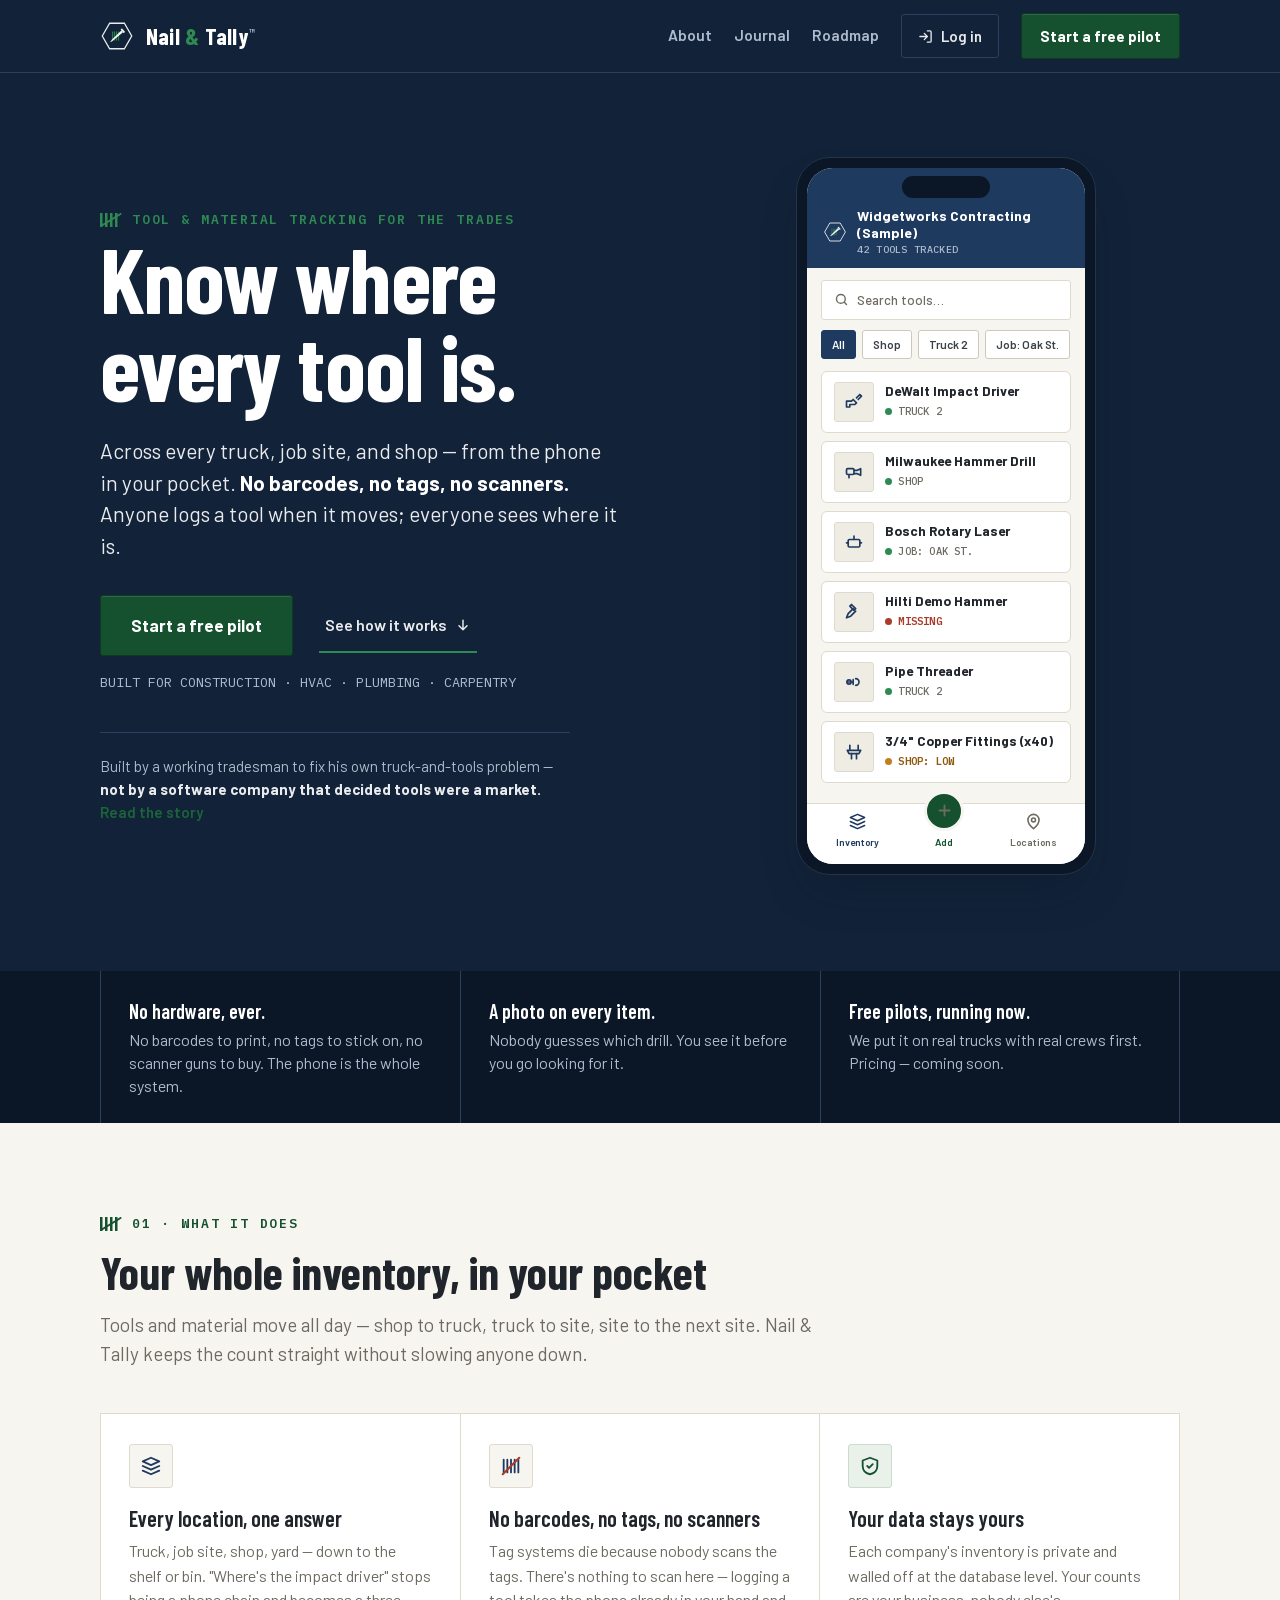
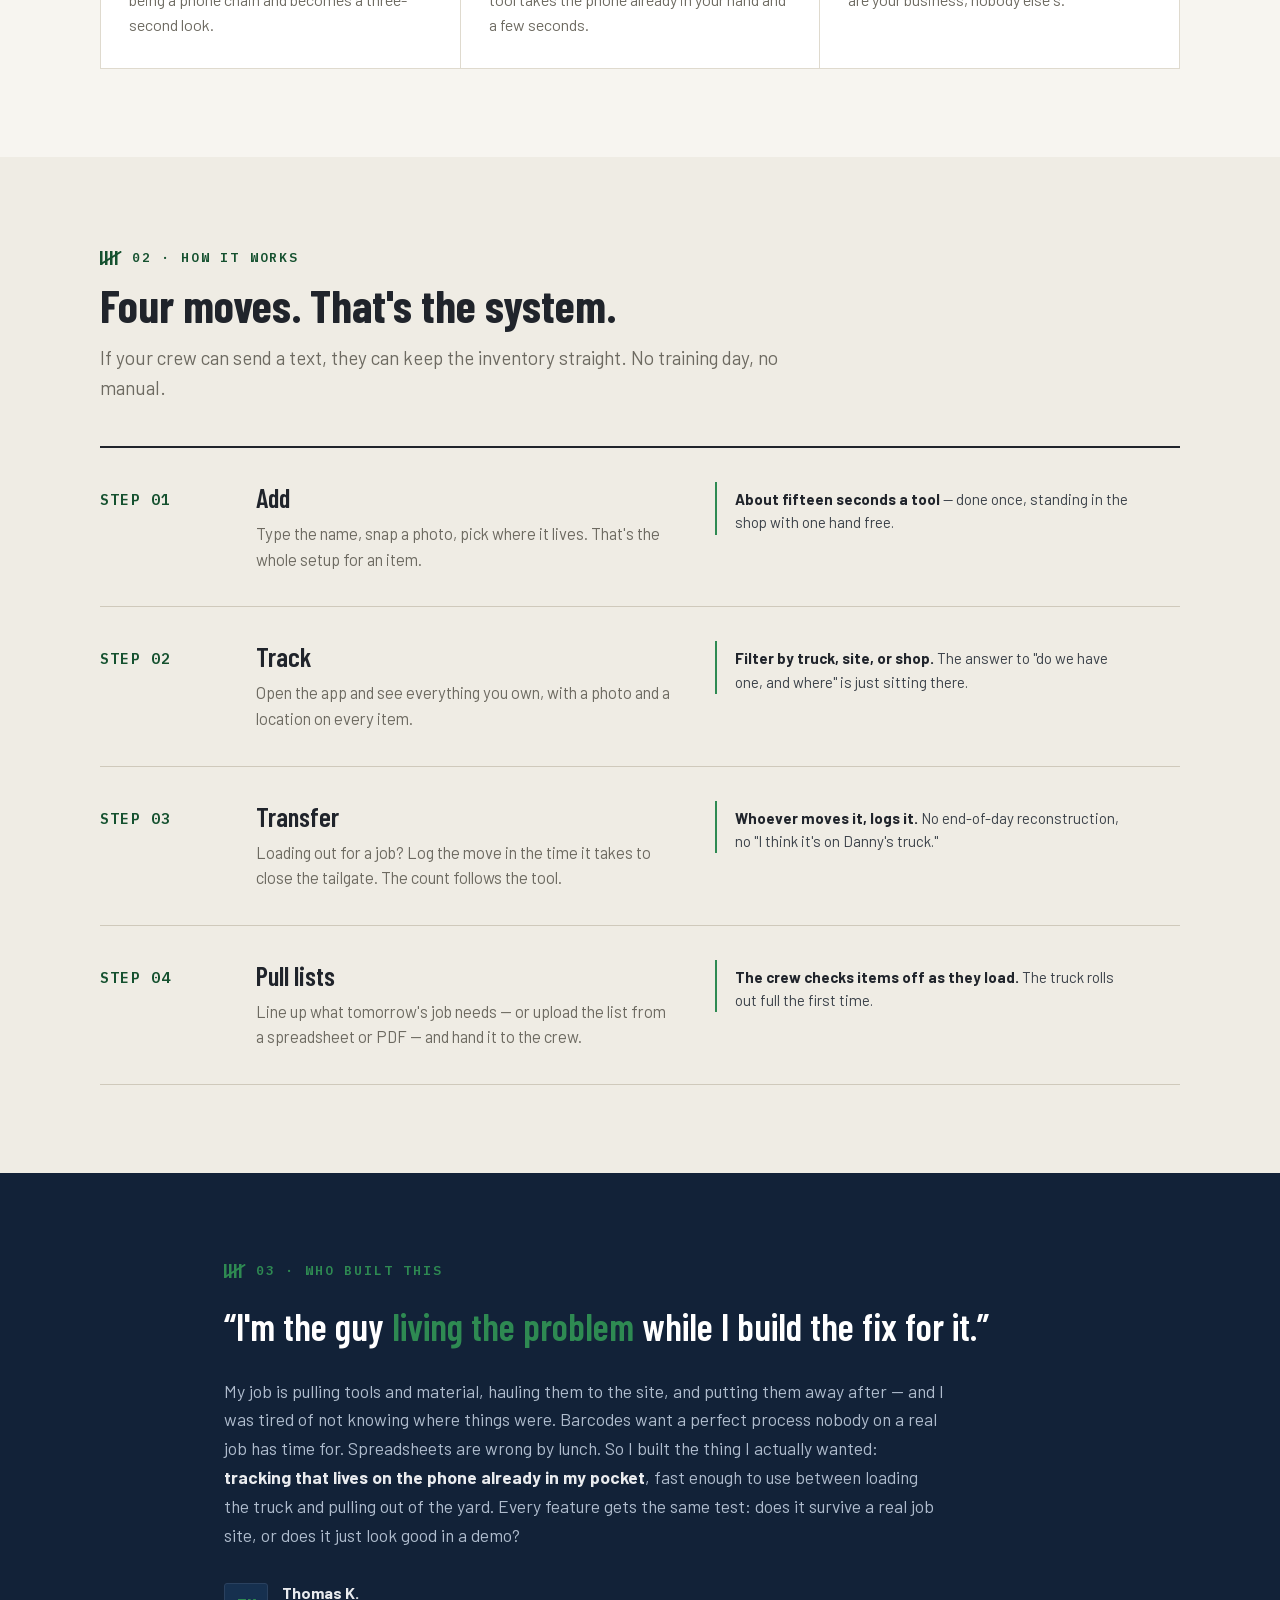
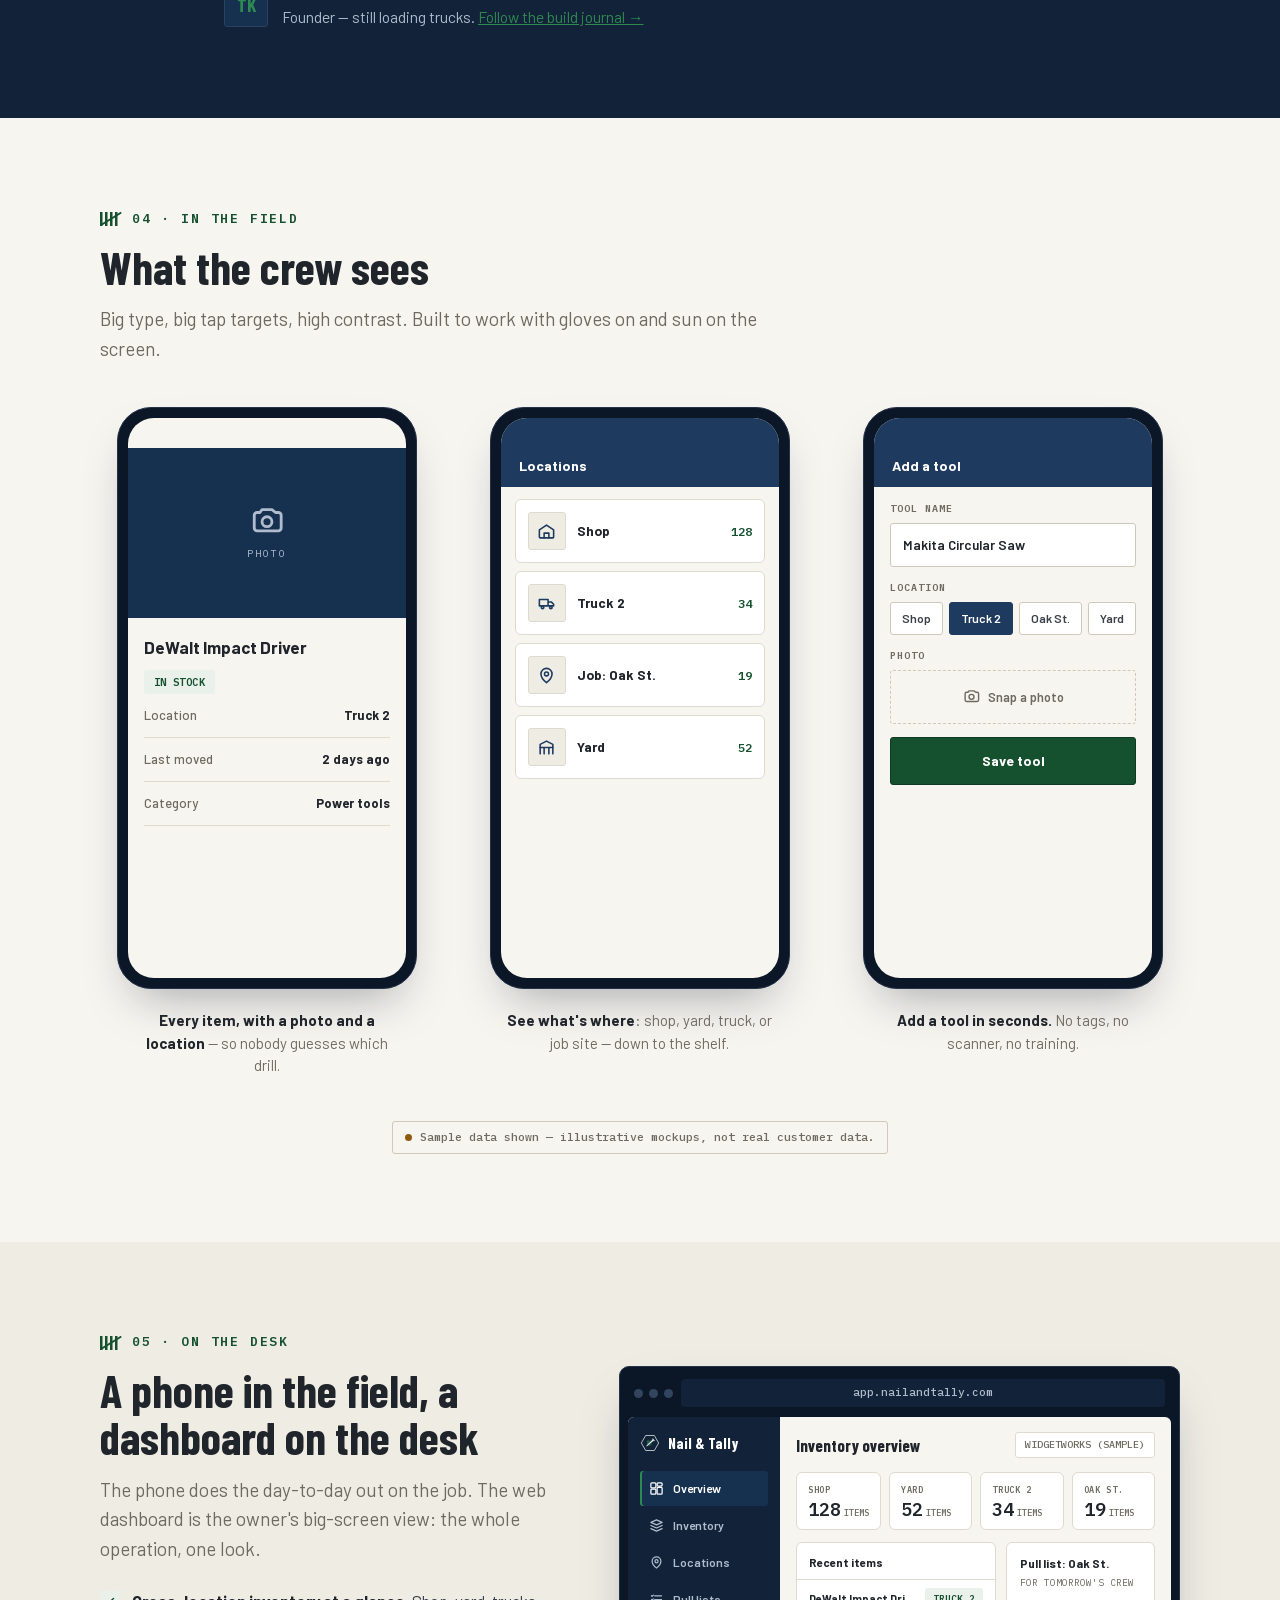
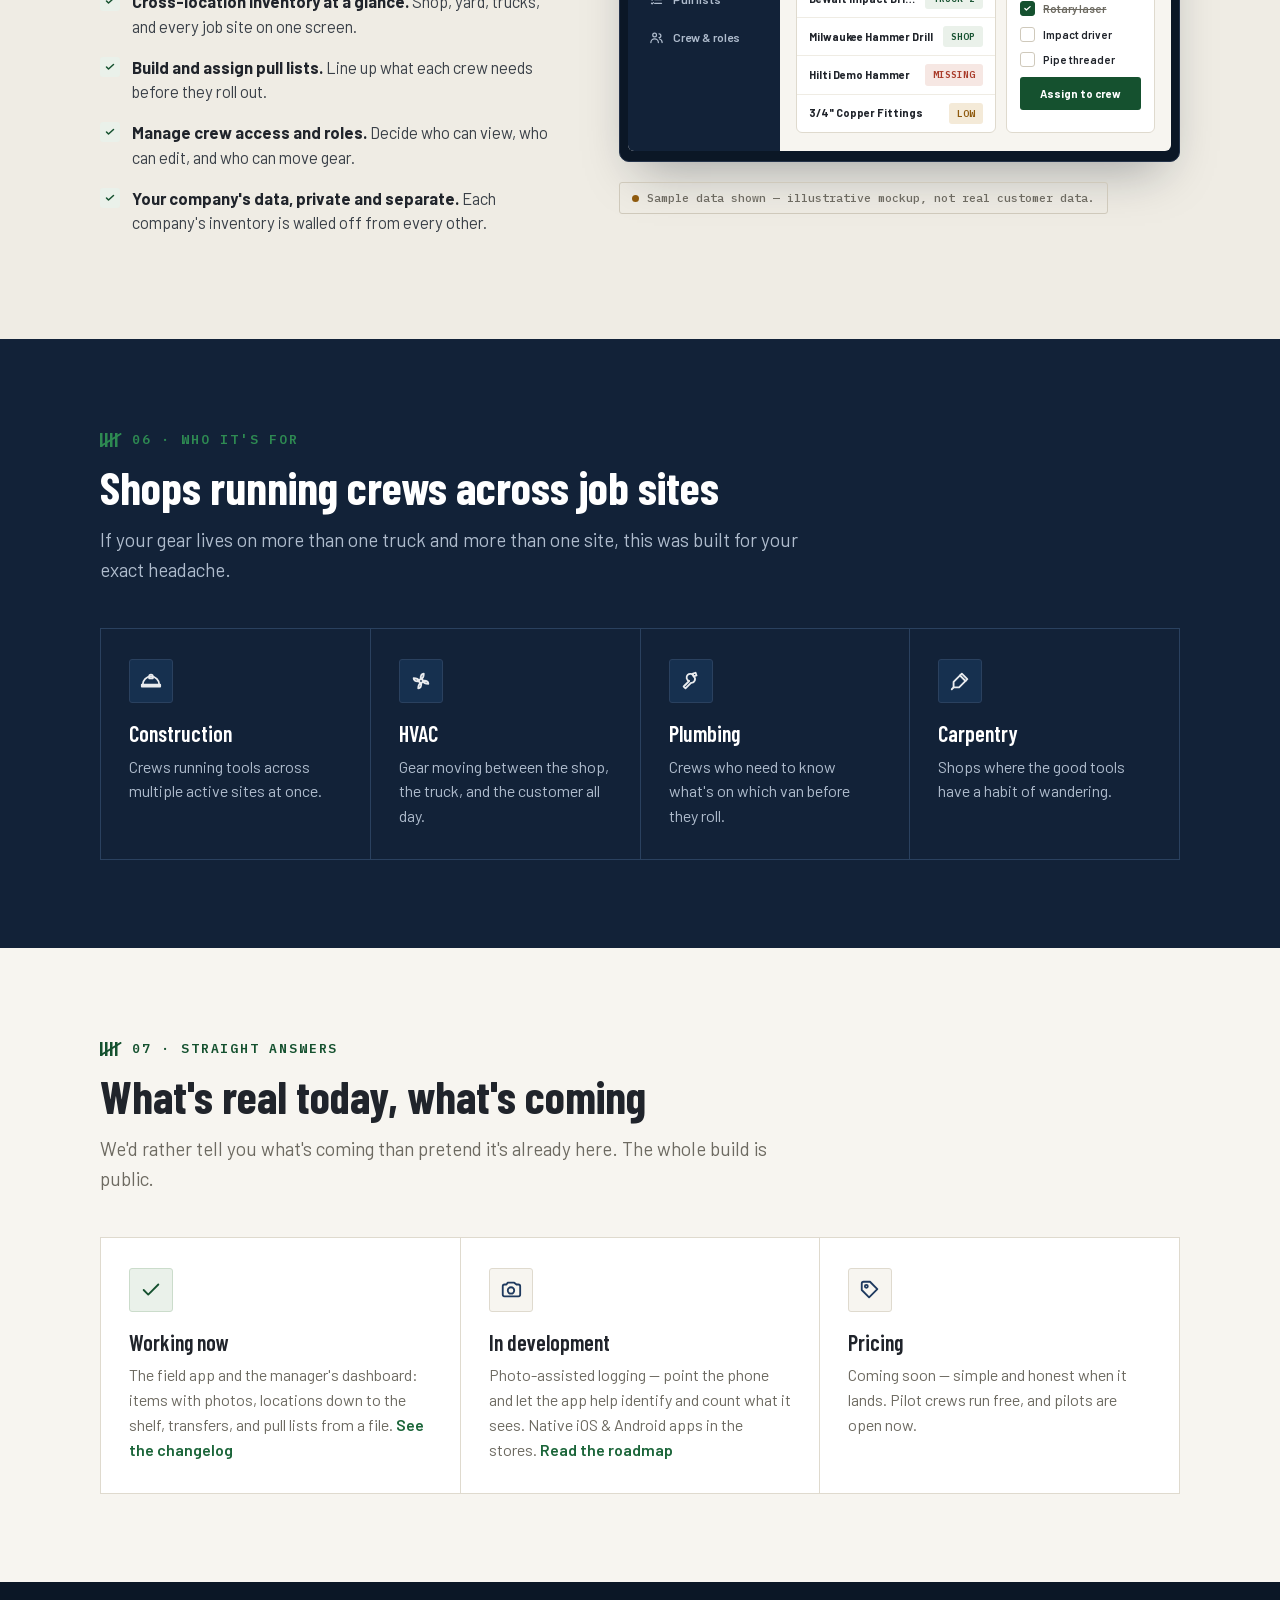
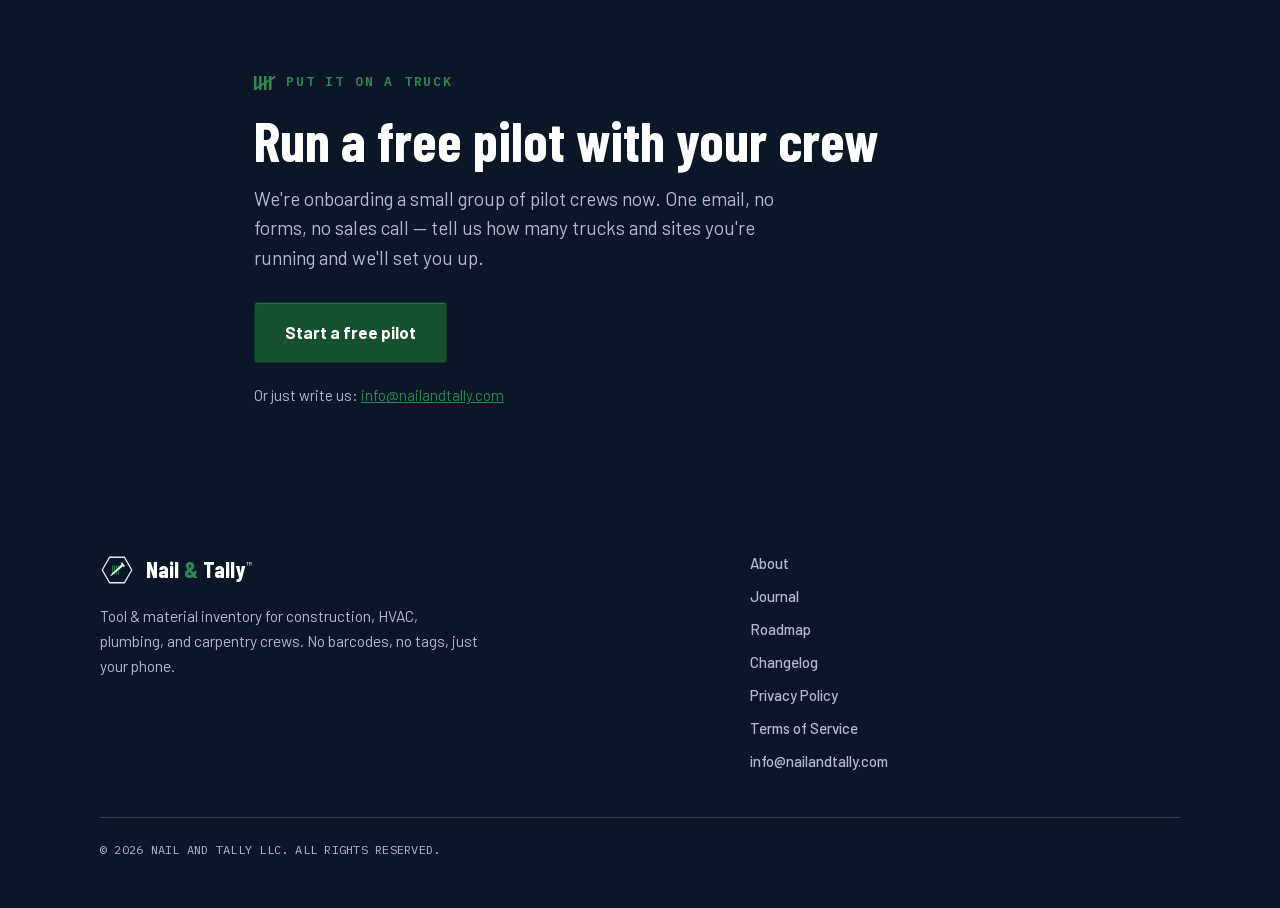
==== commit c7368385: "Site rebuild: new design system, complete Terms (18.5-20), self-hosted fonts, CLAUDE.md maintenance " ====
--- a/index.html
+++ b/index.html
@@ -1,108 +1,18 @@
 <!DOCTYPE html><html lang="en"><head><meta charset="utf-8">
 <meta name="viewport" content="width=device-width,initial-scale=1">
-<title>Nail &amp; Tally &middot; Stop losing tools.</title>
-<meta name="description" content="Nail &amp; Tally tracks every tool across every job site — no barcodes, no tags, just your phone. Built for construction, HVAC, and plumbing crews. Pricing coming soon.">
+<title>Nail &amp; Tally &middot; Know where every tool is.</title>
+<meta name="description" content="Nail &amp; Tally tracks every tool and every count across your trucks, job sites, and shop — from the phone in your pocket. No barcodes, no tags, no scanners. Built for construction, HVAC, plumbing, and carpentry crews.">
 <meta name="robots" content="index">
-<meta name="theme-color" content="#111827">
-<!-- Favicon: revised Option A emblem (hexagon bolt-head + four tally bars + nail as the 5th stroke), inlined as a data-URI SVG so the site stays self-contained -->
+<meta name="theme-color" content="#122238">
+<!-- Favicon: the Fastener emblem (hexagon bolt-head, four tally bars, nail as the fifth stroke) -->
 <link rel="icon" type="image/svg+xml" href="data:image/svg+xml,%3Csvg xmlns='http://www.w3.org/2000/svg' viewBox='0 0 512 512'%3E%3Crect width='512' height='512' rx='112' fill='%231F3A5F'/%3E%3Cg transform='translate(82,82) scale(1.45)'%3E%3Cpolygon points='16,120 68,30 172,30 224,120 172,210 68,210' fill='%2316304F'/%3E%3Cpolygon points='34,120 77,46 163,46 206,120 163,194 77,194' fill='none' stroke='%230F2540' stroke-width='6'/%3E%3Cg fill='%232E8A52'%3E%3Crect x='86' y='86' width='7' height='68' rx='3.5'/%3E%3Crect x='100' y='86' width='7' height='68' rx='3.5'/%3E%3Crect x='114' y='86' width='7' height='68' rx='3.5'/%3E%3Crect x='128' y='86' width='7' height='68' rx='3.5'/%3E%3C/g%3E%3Cg transform='rotate(48 120 120)'%3E%3Crect x='103' y='58' width='34' height='13' rx='2' fill='%23F5F5F0'/%3E%3Cpath d='M111,71 L129,71 L125,170 L115,170 Z' fill='%23F5F5F0'/%3E%3Cpath d='M115,170 L125,170 L120,185 Z' fill='%23F5F5F0'/%3E%3C/g%3E%3C/g%3E%3C/svg%3E">
-<link rel="preconnect" href="https://fonts.googleapis.com">
-<link rel="preconnect" href="https://fonts.gstatic.com" crossorigin>
-<link href="https://fonts.googleapis.com/css2?family=Inter:wght@400;500;600;700;800&family=Space+Grotesk:wght@500;600;700&display=swap" rel="stylesheet">
 <link rel="stylesheet" href="/assets/site.css">
-<style>
-/* Page-specific styles. The shared brand system (tokens, header, footer, .btn,
-   .card, hero, phone mockups, responsive rules) now lives in /assets/site.css,
-   lifted verbatim from this file.
-   Added below: the "dashboard on the desk" companion section, an illustrative
-   desktop-dashboard mockup built in the same clean HTML/CSS style as the phone
-   mockups above. Designed as a clearly-swappable slot so a real screenshot can
-   drop in later (see the marked container + HTML comment in the section markup). */
-
-/* ===== Dashboard-on-the-desk (companion section) ===== */
-.desk .wrap{display:grid;grid-template-columns:.92fr 1.08fr;gap:56px;align-items:center}
-.desk .sec-head{margin:0}
-.desk .feat-list{list-style:none;margin:24px 0 0;padding:0}
-.desk .feat-list li{position:relative;padding-left:30px;margin:0 0 15px;color:#3b4654;font-size:16.5px;line-height:1.5}
-.desk .feat-list li::before{content:"";position:absolute;left:0;top:3px;width:19px;height:19px;border-radius:6px;background:rgba(21,81,47,.12);
-  background-image:url("data:image/svg+xml;utf8,<svg xmlns='http://www.w3.org/2000/svg' viewBox='0 0 24 24' fill='none' stroke='%2315512F' stroke-width='3' stroke-linecap='round' stroke-linejoin='round'><path d='M5 12l4 4L19 7'/></svg>");
-  background-repeat:no-repeat;background-position:center;background-size:13px 13px}
-.desk .feat-list li strong{color:var(--navy);font-weight:700}
-
-/* the swappable slot: a browser-framed container. Drop a real screenshot in here later. */
-.dash-slot{position:relative}
-.browser{
-  background:#0d1726;border-radius:16px;padding:10px 10px 12px;
-  box-shadow:var(--shadow-lg);border:1px solid rgba(255,255,255,.06);
-}
-.browser .bar{display:flex;align-items:center;gap:7px;padding:5px 6px 9px}
-.browser .bar .dots{display:flex;gap:6px}
-.browser .bar .dots i{width:10px;height:10px;border-radius:50%;background:#3a4761;display:block}
-.browser .bar .url{flex:1;background:#1a2740;border-radius:7px;color:#8fa0bd;font-size:11px;font-weight:600;padding:5px 12px;text-align:center;letter-spacing:.2px;overflow:hidden;white-space:nowrap;text-overflow:ellipsis}
-.dash{background:var(--bg);border-radius:10px;overflow:hidden;display:grid;grid-template-columns:150px 1fr}
-/* dashboard sidebar */
-.dash .side{background:var(--navy);color:#fff;padding:14px 12px 18px}
-.dash .side .brandline{display:flex;align-items:center;gap:8px;margin-bottom:16px}
-.dash .side .brandline svg{width:20px;height:auto;flex:none}
-.dash .side .brandline b{font-family:var(--font-display);font-size:14px;font-weight:700;letter-spacing:-.2px}
-.dash .side .nav{list-style:none;margin:0;padding:0}
-.dash .side .nav li{display:flex;align-items:center;gap:9px;font-size:12px;font-weight:600;color:#a9b8ce;padding:8px 9px;border-radius:8px;margin-bottom:2px}
-.dash .side .nav li svg{width:15px;height:15px;flex:none;stroke:#a9b8ce}
-.dash .side .nav li.on{background:rgba(255,255,255,.12);color:#fff}
-.dash .side .nav li.on svg{stroke:var(--green-ondark)}
-/* dashboard main panel */
-.dash .main{padding:15px 16px 18px;min-width:0}
-.dash .main .h{display:flex;align-items:center;justify-content:space-between;margin-bottom:13px}
-.dash .main .h .t{font-family:var(--font-display);font-size:15px;font-weight:700;color:var(--navy);letter-spacing:-.3px}
-.dash .main .h .co{font-size:10.5px;font-weight:700;color:var(--muted);background:#fff;border:1px solid var(--line);padding:4px 10px;border-radius:999px}
-/* location tiles row */
-.dash .tiles{display:grid;grid-template-columns:repeat(4,1fr);gap:8px;margin-bottom:13px}
-.dash .tile{background:#fff;border:1px solid var(--line);border-radius:10px;padding:10px 11px}
-.dash .tile .n{font-size:9px;font-weight:700;letter-spacing:.4px;text-transform:uppercase;color:var(--muted);margin-bottom:3px}
-.dash .tile .c{font-family:var(--font-display);font-size:19px;font-weight:700;color:var(--navy);line-height:1}
-.dash .tile .c small{font-size:10px;font-weight:600;color:var(--muted-2);margin-left:2px}
-/* two-column: inventory table + pull-list card */
-.dash .cols{display:grid;grid-template-columns:1.35fr 1fr;gap:11px}
-.dash .panel{background:#fff;border:1px solid var(--line);border-radius:11px;overflow:hidden}
-.dash .panel .ph{font-size:11px;font-weight:700;color:var(--navy);padding:10px 12px 8px;border-bottom:1px solid var(--line);letter-spacing:-.1px}
-.dash .trow{display:flex;align-items:center;gap:9px;padding:8px 12px;border-bottom:1px solid #eef1f5;font-size:11px}
-.dash .trow:last-child{border-bottom:none}
-.dash .trow .nm{flex:1;font-weight:700;color:var(--ink);white-space:nowrap;overflow:hidden;text-overflow:ellipsis}
-.dash .trow .lo{color:var(--muted);font-weight:600;white-space:nowrap}
-.dash .badge-loc{font-size:10px;font-weight:700;padding:2px 8px;border-radius:999px;white-space:nowrap}
-.dash .badge-loc.ok{background:rgba(21,81,47,.11);color:var(--green-deep)}
-.dash .badge-loc.miss{background:rgba(220,38,38,.1);color:var(--red)}
-.dash .badge-loc.low{background:#fef6e7;color:#b45309}
-/* pull-list card */
-.dash .pull{padding:11px 13px 13px}
-.dash .pull .pt{font-size:11px;font-weight:700;color:var(--navy);margin-bottom:2px}
-.dash .pull .pd{font-size:10px;font-weight:600;color:var(--muted);margin-bottom:10px}
-.dash .pull .pi{display:flex;align-items:center;gap:8px;font-size:11px;color:var(--ink);font-weight:600;margin-bottom:8px}
-.dash .pull .pi .ck{width:15px;height:15px;border-radius:5px;border:1.5px solid #c3cee0;flex:none;display:flex;align-items:center;justify-content:center}
-.dash .pull .pi.done .ck{background:var(--green);border-color:var(--green)}
-.dash .pull .pi.done .ck svg{width:9px;height:9px;stroke:#fff}
-.dash .pull .pi.done span{color:var(--muted);text-decoration:line-through}
-.dash .pull .pbtn{margin-top:4px;background:var(--green);color:#fff;text-align:center;font-size:11px;font-weight:800;padding:8px;border-radius:8px;box-shadow:0 3px 8px rgba(21,81,47,.28)}
-.desk .sample-wrap{text-align:left;margin-top:22px}
-
-@media(max-width:960px){
-  .desk .wrap{grid-template-columns:1fr;gap:40px}
-  .dash{grid-template-columns:120px 1fr}
-}
-@media(max-width:760px){
-  .dash{grid-template-columns:1fr}
-  .dash .side{display:none}  /* below the fold on phones: show the dashboard's main panel only */
-  .dash .tiles{grid-template-columns:repeat(2,1fr)}
-  .dash .cols{grid-template-columns:1fr}
-  .desk .sample-wrap{text-align:center}
-}
-</style></head><body>
+</head><body>
 
 <!-- ============ HEADER ============ -->
 <header class="site"><div class="wrap">
   <a class="logo" href="/" aria-label="Nail and Tally home">
     <svg viewBox="0 0 240 240" aria-hidden="true">
-      <!-- revised Option A emblem, on-dark: hexagon outlined in steel-grey, four green tally bars, nail as the diagonal 5th stroke -->
       <polygon points="16,120 68,30 172,30 224,120 172,210 68,210" fill="none" stroke="#E9EBEE" stroke-width="9"/>
       <g fill="#2E8A52">
         <rect x="86" y="86" width="7" height="68" rx="3.5"/>
@@ -129,30 +39,33 @@
       <svg viewBox="0 0 24 24" fill="none" stroke="currentColor" stroke-width="2.1" stroke-linecap="round" stroke-linejoin="round" aria-hidden="true"><path d="M15 3h4a2 2 0 012 2v14a2 2 0 01-2 2h-4"/><path d="M10 17l5-5-5-5M15 12H3"/></svg>
       Log in
     </a>
-    <a class="btn head" href="mailto:info@nailandtally.com?subject=Beta%20access%20request">Request beta access</a>
+    <a class="btn head" href="mailto:info@nailandtally.com?subject=Free%20pilot%20request"><span class="cta-full">Start a free pilot</span><span class="cta-short">Free pilot</span></a>
   </nav>
 </div></header>
 
 <!-- ============ HERO ============ -->
 <section class="hero"><div class="wrap">
   <div class="hero-copy">
-    <span class="eyebrow light">Tool &amp; material tracking for the trades</span>
-    <h1>Stop losing<br>tools.</h1>
-    <p class="lead">Nail &amp; Tally tracks every tool across every job site. No barcodes, no tags, just your phone.</p>
-    <p class="support">Built for construction, HVAC, and plumbing crews. <b>Pricing: coming soon.</b></p>
+    <span class="eyebrow light">
+      <svg class="tally" viewBox="0 0 22 14" aria-hidden="true"><rect x="0" y="0" width="2.5" height="14"/><rect x="5" y="0" width="2.5" height="14"/><rect x="10" y="0" width="2.5" height="14"/><rect x="15" y="0" width="2.5" height="14"/><line x1="20.5" y1="1" x2="1" y2="13"/></svg>
+      Tool &amp; material tracking for the trades
+    </span>
+    <h1>Know where<br>every tool is.</h1>
+    <p class="lead">Across every truck, job site, and shop &mdash; from the phone in your pocket. <b>No barcodes, no tags, no scanners.</b> Anyone logs a tool when it moves; everyone sees where it is.</p>
     <div class="cta-row">
-      <a class="btn lg" href="mailto:info@nailandtally.com?subject=Beta%20access%20request">Request beta access</a>
-      <a class="btn-ghost" href="#see-it">See it in action
-        <svg viewBox="0 0 24 24" fill="none" stroke="currentColor" stroke-width="2.2" stroke-linecap="round" stroke-linejoin="round"><path d="M5 12h14M13 6l6 6-6 6"/></svg>
+      <a class="btn lg" href="mailto:info@nailandtally.com?subject=Free%20pilot%20request">Start a free pilot</a>
+      <a class="btn-ghost" href="#how">See how it works
+        <svg viewBox="0 0 24 24" fill="none" stroke="currentColor" stroke-width="2.2" stroke-linecap="round" stroke-linejoin="round"><path d="M12 5v14M6 13l6 6 6-6"/></svg>
       </a>
     </div>
-    <span class="trust">Early pilots underway on real job sites. <b>Built by people who've run the crews.</b></span>
+    <p class="support">BUILT FOR CONSTRUCTION &middot; HVAC &middot; PLUMBING &middot; CARPENTRY</p>
+    <span class="trust">Built by a working tradesman to fix his own truck-and-tools problem &mdash; <b>not by a software company that decided tools were a market.</b> <a class="txt-link" href="/about/">Read the story</a></span>
   </div>
   <div class="hero-col-phone">
-    <!-- ===== HERO PHONE: inventory home ===== -->
+    <!-- ===== HERO PHONE: inventory home (sample data) ===== -->
     <div class="phone hero-phone" role="img" aria-label="App mockup: tool inventory list showing sample data">
-      <div class="notch"></div>
       <div class="screen">
+        <div class="notch"></div>
         <div class="app-bar">
           <svg class="mk" viewBox="0 0 240 240" aria-hidden="true">
             <polygon points="16,120 68,30 172,30 224,120 172,210 68,210" fill="none" stroke="#E9EBEE" stroke-width="9"/>
@@ -168,43 +81,37 @@
               <path d="M115,170 L125,170 L120,185 Z" fill="#F5F5F0"/>
             </g>
           </svg>
-          <span class="co">Widgetworks Contracting (Sample)<small>42 tools tracked</small></span>
+          <span class="co">Widgetworks Contracting (Sample)<small>42 TOOLS TRACKED</small></span>
         </div>
         <div class="app-search">
           <svg viewBox="0 0 24 24" fill="none" stroke="currentColor" stroke-width="2.2" stroke-linecap="round"><circle cx="11" cy="11" r="7"/><path d="M20 20l-3.5-3.5"/></svg>
-          Search tools…
+          Search tools&hellip;
         </div>
         <div class="chips">
           <span class="chip on">All</span>
-          <span class="chip">Warehouse</span>
+          <span class="chip">Shop</span>
           <span class="chip">Truck 2</span>
           <span class="chip">Job: Oak St.</span>
         </div>
         <div class="ilist">
-          <!-- impact driver -->
           <div class="irow"><div class="ithumb">
             <svg viewBox="0 0 24 24" fill="none" stroke="#1F3A5F" stroke-width="2" stroke-linecap="round" stroke-linejoin="round"><path d="M3 11h6l2-2 4 4-2 2H7v3H3z"/><path d="M15 7l4-4 2 2-4 4"/></svg>
-          </div><div class="imeta"><div class="iname">DeWalt Impact Driver</div><div class="iloc"><span class="dot g"></span><span class="lab">Truck 2</span></div></div></div>
-          <!-- hammer drill -->
+          </div><div class="imeta"><div class="iname">DeWalt Impact Driver</div><div class="iloc"><span class="dot g"></span><span class="lab">TRUCK 2</span></div></div></div>
           <div class="irow"><div class="ithumb">
             <svg viewBox="0 0 24 24" fill="none" stroke="#1F3A5F" stroke-width="2" stroke-linecap="round" stroke-linejoin="round"><rect x="3" y="8" width="9" height="7" rx="1.5"/><path d="M12 10h4l4-2v8l-4-2h-4"/><path d="M6 15v4"/></svg>
-          </div><div class="imeta"><div class="iname">Milwaukee Hammer Drill</div><div class="iloc"><span class="dot g"></span><span class="lab">Warehouse</span></div></div></div>
-          <!-- rotary laser -->
+          </div><div class="imeta"><div class="iname">Milwaukee Hammer Drill</div><div class="iloc"><span class="dot g"></span><span class="lab">SHOP</span></div></div></div>
           <div class="irow"><div class="ithumb">
             <svg viewBox="0 0 24 24" fill="none" stroke="#1F3A5F" stroke-width="2" stroke-linecap="round" stroke-linejoin="round"><rect x="5" y="9" width="14" height="9" rx="1.5"/><path d="M12 9V5M3 13h2M19 13h2"/></svg>
-          </div><div class="imeta"><div class="iname">Bosch Rotary Laser</div><div class="iloc"><span class="dot g"></span><span class="lab">Job: Oak St.</span></div></div></div>
-          <!-- demo hammer - MISSING -->
+          </div><div class="imeta"><div class="iname">Bosch Rotary Laser</div><div class="iloc"><span class="dot g"></span><span class="lab">JOB: OAK ST.</span></div></div></div>
           <div class="irow"><div class="ithumb">
             <svg viewBox="0 0 24 24" fill="none" stroke="#1F3A5F" stroke-width="2" stroke-linecap="round" stroke-linejoin="round"><path d="M9 3l5 5-2 2-5-5z"/><path d="M11 8L5 14l-2 5 5-2 6-6"/></svg>
-          </div><div class="imeta"><div class="iname">Hilti Demo Hammer</div><div class="iloc"><span class="dot r"></span><span class="lab miss">Missing</span></div></div></div>
-          <!-- pipe threader -->
+          </div><div class="imeta"><div class="iname">Hilti Demo Hammer</div><div class="iloc"><span class="dot r"></span><span class="lab miss">MISSING</span></div></div></div>
           <div class="irow"><div class="ithumb">
             <svg viewBox="0 0 24 24" fill="none" stroke="#1F3A5F" stroke-width="2" stroke-linecap="round" stroke-linejoin="round"><path d="M4 12h7M14 8a4 4 0 110 8M11 9v6"/><circle cx="6" cy="12" r="2.5"/></svg>
-          </div><div class="imeta"><div class="iname">Pipe Threader</div><div class="iloc"><span class="dot g"></span><span class="lab">Truck 2</span></div></div></div>
-          <!-- copper fittings - LOW -->
+          </div><div class="imeta"><div class="iname">Pipe Threader</div><div class="iloc"><span class="dot g"></span><span class="lab">TRUCK 2</span></div></div></div>
           <div class="irow"><div class="ithumb">
             <svg viewBox="0 0 24 24" fill="none" stroke="#1F3A5F" stroke-width="2" stroke-linecap="round" stroke-linejoin="round"><path d="M7 4v6M17 4v6M4 10h16l-2 4H6z"/><path d="M9 14v6M15 14v6"/></svg>
-          </div><div class="imeta"><div class="iname">3/4" Copper Fittings (x40)</div><div class="iloc"><span class="dot a"></span><span class="lab low">Warehouse: low</span></div></div></div>
+          </div><div class="imeta"><div class="iname">3/4" Copper Fittings (x40)</div><div class="iloc"><span class="dot a"></span><span class="lab low">SHOP: LOW</span></div></div></div>
         </div>
         <div class="tabbar">
           <span class="tab on"><svg viewBox="0 0 24 24" fill="none" stroke="currentColor" stroke-width="2" stroke-linecap="round" stroke-linejoin="round"><path d="M3 7l9-4 9 4-9 4z"/><path d="M3 12l9 4 9-4M3 17l9 4 9-4"/></svg>Inventory</span>
@@ -216,56 +123,117 @@
   </div>
 </div></section>
 
-<!-- ============ WHAT IT DOES ============ -->
+<!-- ============ FACT BAR ============ -->
+<div class="factbar"><div class="wrap">
+  <div class="fact"><b>No hardware, ever.</b>No barcodes to print, no tags to stick on, no scanner guns to buy. The phone is the whole system.</div>
+  <div class="fact"><b>A photo on every item.</b>Nobody guesses which drill. You see it before you go looking for it.</div>
+  <div class="fact"><b>Free pilots, running now.</b>We put it on real trucks with real crews first. Pricing &mdash; coming soon.</div>
+</div></div>
+
+<!-- ============ 01 WHAT IT DOES ============ -->
 <section><div class="wrap">
   <div class="sec-head">
-    <span class="eyebrow">What it does</span>
+    <span class="eyebrow">
+      <svg class="tally" viewBox="0 0 22 14" aria-hidden="true"><rect x="0" y="0" width="2.5" height="14"/><rect x="5" y="0" width="2.5" height="14"/><rect x="10" y="0" width="2.5" height="14"/><rect x="15" y="0" width="2.5" height="14"/><line x1="20.5" y1="1" x2="1" y2="13"/></svg>
+      01 &middot; What it does
+    </span>
     <h2>Your whole inventory, in your pocket</h2>
-    <p class="sub">A crew's tools and materials move constantly, from truck to warehouse to job site to the next job site. Nail &amp; Tally keeps the count straight without slowing anyone down.</p>
-    <span class="keyline"></span>
+    <p class="sub">Tools and material move all day &mdash; shop to truck, truck to site, site to the next site. Nail &amp; Tally keeps the count straight without slowing anyone down.</p>
   </div>
   <div class="cards">
     <div class="card">
-      <div class="icon-tile navy">
-        <svg viewBox="0 0 24 24" fill="none" stroke="#1F3A5F" stroke-width="2" stroke-linecap="round" stroke-linejoin="round"><path d="M3 7l9-4 9 4-9 4z"/><path d="M3 12l9 4 9-4M3 17l9 4 9-4"/><path d="M12 8.5v5.5" stroke="#15512F"/></svg>
-      </div>
-      <h3>Track across every location</h3>
-      <p>Job site, warehouse, yard, or truck: always know where each tool is.</p>
-    </div>
-    <div class="card">
-      <div class="icon-tile navy">
-        <!-- barcode with slash -->
-        <svg viewBox="0 0 24 24" fill="none" stroke="#1F3A5F" stroke-width="2" stroke-linecap="round"><path d="M4 5v14M8 5v14M12 5v14M16 5v14M20 5v14"/><path d="M3 21L21 3" stroke="#DC2626" stroke-width="2.2"/></svg>
+      <div class="icon-tile">
+        <svg viewBox="0 0 24 24" fill="none" stroke="#1F3A5F" stroke-width="2" stroke-linecap="round" stroke-linejoin="round"><path d="M3 7l9-4 9 4-9 4z"/><path d="M3 12l9 4 9-4M3 17l9 4 9-4"/></svg>
+      </div>
+      <h3>Every location, one answer</h3>
+      <p>Truck, job site, shop, yard &mdash; down to the shelf or bin. "Where's the impact driver" stops being a phone chain and becomes a three-second look.</p>
+    </div>
+    <div class="card">
+      <div class="icon-tile">
+        <svg viewBox="0 0 24 24" fill="none" stroke="#1F3A5F" stroke-width="2" stroke-linecap="round"><path d="M4 5v14M8 5v14M12 5v14M16 5v14M20 5v14"/><path d="M3 21L21 3" stroke="#A93B2A" stroke-width="2.2"/></svg>
       </div>
       <h3>No barcodes, no tags, no scanners</h3>
-      <p>Log and find tools right from your phone. No hardware to buy or maintain.</p>
-    </div>
-    <div class="card">
-      <div class="icon-tile navy">
-        <!-- camera -->
-        <svg viewBox="0 0 24 24" fill="none" stroke="#1F3A5F" stroke-width="2" stroke-linecap="round" stroke-linejoin="round"><path d="M3 8a2 2 0 012-2h2l1.5-2h7L18 6h2a2 2 0 012 2v9a2 2 0 01-2 2H5a2 2 0 01-2-2z"/><circle cx="12" cy="12.5" r="3.5"/></svg>
-      </div>
-      <h3>Photos on every item</h3>
-      <p>No guessing which drill or which fitting. See it before you go looking.</p>
+      <p>Tag systems die because nobody scans the tags. There's nothing to scan here &mdash; logging a tool takes the phone already in your hand and a few seconds.</p>
     </div>
     <div class="card">
       <div class="icon-tile green">
-        <!-- shield -->
         <svg viewBox="0 0 24 24" fill="none" stroke="#15512F" stroke-width="2" stroke-linecap="round" stroke-linejoin="round"><path d="M12 3l8 3v6c0 5-3.5 8-8 9-4.5-1-8-4-8-9V6z"/><path d="M9 12l2 2 4-4"/></svg>
       </div>
       <h3>Your data stays yours</h3>
-      <p>Each company's inventory is private and kept separate.</p>
-    </div>
-  </div>
-</div></section>
-
-<!-- ============ SEE IT IN ACTION (NEW) ============ -->
-<section id="see-it" class="alt"><div class="wrap">
-  <div class="sec-head center">
-    <span class="eyebrow">See it in action</span>
-    <h2>See it in action</h2>
-    <p class="sub">Here's what your crew sees: your whole tool inventory, every location, on the phone that's already in their pocket.</p>
-    <span class="keyline"></span>
+      <p>Each company's inventory is private and walled off at the database level. Your counts are your business, nobody else's.</p>
+    </div>
+  </div>
+</div></section>
+
+<!-- ============ 02 HOW IT WORKS ============ -->
+<section id="how" class="band-paper2"><div class="wrap">
+  <div class="sec-head">
+    <span class="eyebrow">
+      <svg class="tally" viewBox="0 0 22 14" aria-hidden="true"><rect x="0" y="0" width="2.5" height="14"/><rect x="5" y="0" width="2.5" height="14"/><rect x="10" y="0" width="2.5" height="14"/><rect x="15" y="0" width="2.5" height="14"/><line x1="20.5" y1="1" x2="1" y2="13"/></svg>
+      02 &middot; How it works
+    </span>
+    <h2>Four moves. That's the system.</h2>
+    <p class="sub">If your crew can send a text, they can keep the inventory straight. No training day, no manual.</p>
+  </div>
+  <div class="steps">
+    <div class="step">
+      <span class="n">STEP 01</span>
+      <div>
+        <h3>Add</h3>
+        <p>Type the name, snap a photo, pick where it lives. That's the whole setup for an item.</p>
+      </div>
+      <p class="how"><b>About fifteen seconds a tool</b> &mdash; done once, standing in the shop with one hand free.</p>
+    </div>
+    <div class="step">
+      <span class="n">STEP 02</span>
+      <div>
+        <h3>Track</h3>
+        <p>Open the app and see everything you own, with a photo and a location on every item.</p>
+      </div>
+      <p class="how"><b>Filter by truck, site, or shop.</b> The answer to "do we have one, and where" is just sitting there.</p>
+    </div>
+    <div class="step">
+      <span class="n">STEP 03</span>
+      <div>
+        <h3>Transfer</h3>
+        <p>Loading out for a job? Log the move in the time it takes to close the tailgate. The count follows the tool.</p>
+      </div>
+      <p class="how"><b>Whoever moves it, logs it.</b> No end-of-day reconstruction, no "I think it's on Danny's truck."</p>
+    </div>
+    <div class="step">
+      <span class="n">STEP 04</span>
+      <div>
+        <h3>Pull lists</h3>
+        <p>Line up what tomorrow's job needs &mdash; or upload the list from a spreadsheet or PDF &mdash; and hand it to the crew.</p>
+      </div>
+      <p class="how"><b>The crew checks items off as they load.</b> The truck rolls out full the first time.</p>
+    </div>
+  </div>
+</div></section>
+
+<!-- ============ 03 FOUNDER ============ -->
+<section class="founder band-navy"><div class="wrap">
+  <span class="eyebrow light">
+    <svg class="tally" viewBox="0 0 22 14" aria-hidden="true"><rect x="0" y="0" width="2.5" height="14"/><rect x="5" y="0" width="2.5" height="14"/><rect x="10" y="0" width="2.5" height="14"/><rect x="15" y="0" width="2.5" height="14"/><line x1="20.5" y1="1" x2="1" y2="13"/></svg>
+    03 &middot; Who built this
+  </span>
+  <blockquote style="margin-top:22px">&ldquo;I'm the guy <em>living the problem</em> while I build the fix for it.&rdquo;</blockquote>
+  <p class="story">My job is pulling tools and material, hauling them to the site, and putting them away after &mdash; and I was tired of not knowing where things were. Barcodes want a perfect process nobody on a real job has time for. Spreadsheets are wrong by lunch. So I built the thing I actually wanted: <b>tracking that lives on the phone already in my pocket</b>, fast enough to use between loading the truck and pulling out of the yard. Every feature gets the same test: does it survive a real job site, or does it just look good in a demo?</p>
+  <div class="who">
+    <span class="sig" aria-hidden="true">TK</span>
+    <span><b>Thomas K.</b>Founder &mdash; still loading trucks. <a href="/journal/">Follow the build journal &rarr;</a></span>
+  </div>
+</div></section>
+
+<!-- ============ 04 IN THE FIELD ============ -->
+<section><div class="wrap">
+  <div class="sec-head">
+    <span class="eyebrow">
+      <svg class="tally" viewBox="0 0 22 14" aria-hidden="true"><rect x="0" y="0" width="2.5" height="14"/><rect x="5" y="0" width="2.5" height="14"/><rect x="10" y="0" width="2.5" height="14"/><rect x="15" y="0" width="2.5" height="14"/><line x1="20.5" y1="1" x2="1" y2="13"/></svg>
+      04 &middot; In the field
+    </span>
+    <h2>What the crew sees</h2>
+    <p class="sub">Big type, big tap targets, high contrast. Built to work with gloves on and sun on the screen.</p>
   </div>
   <div class="shots">
     <!-- 1. ITEM DETAIL -->
@@ -278,40 +246,40 @@
           </div>
           <div class="detail-body">
             <div class="dn">DeWalt Impact Driver</div>
-            <span class="pill stock"><span class="dot g" style="box-shadow:none"></span>In stock</span>
+            <span class="pill">IN STOCK</span>
             <div class="kv"><span class="k">Location</span><span class="v">Truck 2</span></div>
             <div class="kv"><span class="k">Last moved</span><span class="v">2 days ago</span></div>
             <div class="kv"><span class="k">Category</span><span class="v">Power tools</span></div>
           </div>
         </div>
       </div>
-      <p class="cap"><b>Every item, with a photo and a location</b>, so nobody guesses which drill.</p>
+      <p class="cap"><b>Every item, with a photo and a location</b> &mdash; so nobody guesses which drill.</p>
     </div>
     <!-- 2. LOCATIONS -->
     <div class="shot">
       <div class="phone" role="img" aria-label="App mockup: locations list with sample counts">
         <div class="screen">
           <div class="app-bar"><span class="co" style="margin-left:2px">Locations</span></div>
-          <div style="padding-top:4px">
-            <div class="loc-row"><div class="li"><svg viewBox="0 0 24 24" fill="none" stroke="#1F3A5F" stroke-width="2" stroke-linecap="round" stroke-linejoin="round"><path d="M3 10l9-6 9 6v9a1 1 0 01-1 1H4a1 1 0 01-1-1z"/><path d="M9 20v-6h6v6"/></svg></div><span class="ln">Warehouse</span><span class="lc">128</span></div>
+          <div style="padding-top:12px">
+            <div class="loc-row"><div class="li"><svg viewBox="0 0 24 24" fill="none" stroke="#1F3A5F" stroke-width="2" stroke-linecap="round" stroke-linejoin="round"><path d="M3 10l9-6 9 6v9a1 1 0 01-1 1H4a1 1 0 01-1-1z"/><path d="M9 20v-6h6v6"/></svg></div><span class="ln">Shop</span><span class="lc">128</span></div>
             <div class="loc-row"><div class="li"><svg viewBox="0 0 24 24" fill="none" stroke="#1F3A5F" stroke-width="2" stroke-linecap="round" stroke-linejoin="round"><path d="M3 7h11v8H3zM14 10h4l3 3v2h-7z"/><circle cx="7" cy="17" r="1.6"/><circle cx="17.5" cy="17" r="1.6"/></svg></div><span class="ln">Truck 2</span><span class="lc">34</span></div>
             <div class="loc-row"><div class="li"><svg viewBox="0 0 24 24" fill="none" stroke="#1F3A5F" stroke-width="2" stroke-linecap="round" stroke-linejoin="round"><path d="M12 21s-7-5.6-7-11a7 7 0 0114 0c0 5.4-7 11-7 11z"/><circle cx="12" cy="10" r="2.5"/></svg></div><span class="ln">Job: Oak St.</span><span class="lc">19</span></div>
             <div class="loc-row"><div class="li"><svg viewBox="0 0 24 24" fill="none" stroke="#1F3A5F" stroke-width="2" stroke-linecap="round" stroke-linejoin="round"><path d="M4 20V8l8-4 8 4v12"/><path d="M4 12h16M9 20v-8h6v8"/></svg></div><span class="ln">Yard</span><span class="lc">52</span></div>
           </div>
         </div>
       </div>
-      <p class="cap"><b>See what's where</b>: warehouse, yard, truck, or job site.</p>
+      <p class="cap"><b>See what's where</b>: shop, yard, truck, or job site &mdash; down to the shelf.</p>
     </div>
     <!-- 3. ADD / MOVE -->
     <div class="shot">
-      <div class="phone" role="img" aria-label="App mockup: add or move a tool form with sample data">
+      <div class="phone" role="img" aria-label="App mockup: add a tool form with sample data">
         <div class="screen">
           <div class="app-bar"><span class="co" style="margin-left:2px">Add a tool</span></div>
           <div class="form-wrap">
             <div class="fld"><label>Tool name</label><div class="input">Makita Circular Saw</div></div>
             <div class="fld"><label>Location</label>
               <div class="loc-pick">
-                <span class="o">Warehouse</span><span class="o sel">Truck 2</span><span class="o">Oak St.</span><span class="o">Yard</span>
+                <span class="o">Shop</span><span class="o sel">Truck 2</span><span class="o">Oak St.</span><span class="o">Yard</span>
               </div>
             </div>
             <div class="fld"><label>Photo</label>
@@ -321,26 +289,28 @@
           </div>
         </div>
       </div>
-      <p class="cap"><b>Add a tool in seconds.</b> No tags, no scanner.</p>
-    </div>
-  </div>
-  <div style="text-align:center"><span class="sample-tag"><span class="d"></span>Sample data shown. Illustrative mockups, not real customer data.</span></div>
-</div></section>
-
-<!-- ============ DASHBOARD ON THE DESK (companion) ============ -->
-<!-- NOTE: phone stays the hero. This is the manager/owner's big-screen COMPANION view.
-     The dashboard IS live; there are no customers yet, so keep language to "here's the
-     manager's view" and NEVER imply usage/traction. All figures are sample data. -->
-<section class="desk"><div class="wrap">
+      <p class="cap"><b>Add a tool in seconds.</b> No tags, no scanner, no training.</p>
+    </div>
+  </div>
+  <div style="text-align:center;margin-top:44px"><span class="sample-tag"><span class="d"></span>Sample data shown &mdash; illustrative mockups, not real customer data.</span></div>
+</div></section>
+
+<!-- ============ 05 ON THE DESK ============ -->
+<!-- NOTE: phone stays the hero. This is the owner/manager's big-screen companion view.
+     The dashboard IS live; there are no public customers yet, so keep language to
+     "here's the manager's view" and NEVER imply usage/traction. All figures are sample data. -->
+<section class="desk band-paper2"><div class="wrap">
   <div class="desk-copy">
-    <div class="sec-head">
-      <span class="eyebrow">A dashboard on the desk</span>
+    <div class="sec-head" style="margin-bottom:0">
+      <span class="eyebrow">
+        <svg class="tally" viewBox="0 0 22 14" aria-hidden="true"><rect x="0" y="0" width="2.5" height="14"/><rect x="5" y="0" width="2.5" height="14"/><rect x="10" y="0" width="2.5" height="14"/><rect x="15" y="0" width="2.5" height="14"/><line x1="20.5" y1="1" x2="1" y2="13"/></svg>
+        05 &middot; On the desk
+      </span>
       <h2>A phone in the field, a dashboard on the desk</h2>
-      <p class="sub">The phone does the day-to-day out on the job. The web dashboard is the big-screen view for owners and managers: see inventory across every location, build the pull lists for tomorrow's jobs, and set who on the crew can see and do what. The desk companion to the phone in the field.</p>
-      <span class="keyline"></span>
+      <p class="sub">The phone does the day-to-day out on the job. The web dashboard is the owner's big-screen view: the whole operation, one look.</p>
     </div>
     <ul class="feat-list">
-      <li><strong>Cross-location inventory at a glance.</strong> Warehouse, yard, trucks, and every job site on one screen.</li>
+      <li><strong>Cross-location inventory at a glance.</strong> Shop, yard, trucks, and every job site on one screen.</li>
       <li><strong>Build and assign pull lists.</strong> Line up what each crew needs before they roll out.</li>
       <li><strong>Manage crew access and roles.</strong> Decide who can view, who can edit, and who can move gear.</li>
       <li><strong>Your company's data, private and separate.</strong> Each company's inventory is walled off from every other.</li>
@@ -350,13 +320,11 @@
   <div class="dash-slot">
     <!-- ============================================================
          SWAPPABLE SCREENSHOT SLOT
-         Drop a REAL dashboard screenshot in here later. To swap:
-         replace everything between <div class="browser"> ... </div>
-         (or just the inner <div class="dash"> ... </div>) with:
+         Drop a REAL dashboard screenshot in later: replace the inner
+         <div class="dash"> ... </div> with
              <img src="/assets/dashboard-screenshot.png"
-                  alt="Nail & Tally web dashboard" style="border-radius:10px">
+                  alt="Nail & Tally web dashboard" style="border-radius:6px">
          Keep the outer .browser frame + the sample-data tag below.
-         The mockup below is illustrative only, not real customer data.
          ============================================================ -->
     <div class="browser" role="img" aria-label="Web dashboard mockup: cross-location inventory and a pull list, with sample data">
       <div class="bar">
@@ -364,7 +332,6 @@
         <span class="url">app.nailandtally.com</span>
       </div>
       <div class="dash">
-        <!-- sidebar nav -->
         <div class="side">
           <div class="brandline">
             <svg viewBox="0 0 240 240" aria-hidden="true">
@@ -391,29 +358,28 @@
             <li><svg viewBox="0 0 24 24" fill="none" stroke-width="2" stroke-linecap="round" stroke-linejoin="round"><circle cx="9" cy="8" r="3"/><path d="M3 20a6 6 0 0112 0M16 6a3 3 0 010 6M21 20a6 6 0 00-4-5.6"/></svg>Crew &amp; roles</li>
           </ul>
         </div>
-        <!-- main panel -->
         <div class="main">
           <div class="h">
             <span class="t">Inventory overview</span>
-            <span class="co">Widgetworks Contracting (Sample)</span>
+            <span class="co">WIDGETWORKS (SAMPLE)</span>
           </div>
           <div class="tiles">
-            <div class="tile"><div class="n">Warehouse</div><div class="c">128<small>items</small></div></div>
-            <div class="tile"><div class="n">Yard</div><div class="c">52<small>items</small></div></div>
-            <div class="tile"><div class="n">Truck 2</div><div class="c">34<small>items</small></div></div>
-            <div class="tile"><div class="n">Oak St.</div><div class="c">19<small>items</small></div></div>
+            <div class="tile"><div class="n">Shop</div><div class="c">128<small>ITEMS</small></div></div>
+            <div class="tile"><div class="n">Yard</div><div class="c">52<small>ITEMS</small></div></div>
+            <div class="tile"><div class="n">Truck 2</div><div class="c">34<small>ITEMS</small></div></div>
+            <div class="tile"><div class="n">Oak St.</div><div class="c">19<small>ITEMS</small></div></div>
           </div>
           <div class="cols">
             <div class="panel">
               <div class="ph">Recent items</div>
-              <div class="trow"><span class="nm">DeWalt Impact Driver</span><span class="badge-loc ok">Truck 2</span></div>
-              <div class="trow"><span class="nm">Milwaukee Hammer Drill</span><span class="badge-loc ok">Warehouse</span></div>
-              <div class="trow"><span class="nm">Hilti Demo Hammer</span><span class="badge-loc miss">Missing</span></div>
-              <div class="trow"><span class="nm">3/4" Copper Fittings</span><span class="badge-loc low">Low</span></div>
+              <div class="trow"><span class="nm">DeWalt Impact Driver</span><span class="badge-loc ok">TRUCK 2</span></div>
+              <div class="trow"><span class="nm">Milwaukee Hammer Drill</span><span class="badge-loc ok">SHOP</span></div>
+              <div class="trow"><span class="nm">Hilti Demo Hammer</span><span class="badge-loc miss">MISSING</span></div>
+              <div class="trow"><span class="nm">3/4" Copper Fittings</span><span class="badge-loc low">LOW</span></div>
             </div>
             <div class="panel pull">
               <div class="pt">Pull list: Oak St.</div>
-              <div class="pd">For tomorrow's crew</div>
+              <div class="pd">FOR TOMORROW'S CREW</div>
               <div class="pi done"><span class="ck"><svg viewBox="0 0 24 24" fill="none" stroke-width="3.4" stroke-linecap="round" stroke-linejoin="round"><path d="M5 12l4 4L19 7"/></svg></span><span>Rotary laser</span></div>
               <div class="pi"><span class="ck"></span><span>Impact driver</span></div>
               <div class="pi"><span class="ck"></span><span>Pipe threader</span></div>
@@ -423,162 +389,133 @@
         </div>
       </div>
     </div>
-    <div class="sample-wrap"><span class="sample-tag"><span class="d"></span>Sample data shown. Illustrative mockups, not real customer data.</span></div>
-  </div>
-</div></section>
-
-<!-- ============ WHO IT'S FOR ============ -->
-<section class="navy-band"><div class="wrap">
+    <div style="margin-top:20px"><span class="sample-tag"><span class="d"></span>Sample data shown &mdash; illustrative mockup, not real customer data.</span></div>
+  </div>
+</div></section>
+
+<!-- ============ 06 WHO IT'S FOR ============ -->
+<section class="band-navy on-dark"><div class="wrap">
   <div class="sec-head">
-    <span class="eyebrow">Who it's for</span>
-    <h2>Made for the trades</h2>
-    <p class="sub">For owners and crews who are tired of the end-of-day "where's the impact driver" scramble.</p>
-    <span class="keyline"></span>
+    <span class="eyebrow light">
+      <svg class="tally" viewBox="0 0 22 14" aria-hidden="true"><rect x="0" y="0" width="2.5" height="14"/><rect x="5" y="0" width="2.5" height="14"/><rect x="10" y="0" width="2.5" height="14"/><rect x="15" y="0" width="2.5" height="14"/><line x1="20.5" y1="1" x2="1" y2="13"/></svg>
+      06 &middot; Who it's for
+    </span>
+    <h2>Shops running crews across job sites</h2>
+    <p class="sub">If your gear lives on more than one truck and more than one site, this was built for your exact headache.</p>
+  </div>
+  <div class="cards four">
+    <div class="card">
+      <div class="icon-tile">
+        <svg viewBox="0 0 24 24" fill="none" stroke="#E9EBEE" stroke-width="2" stroke-linecap="round" stroke-linejoin="round"><path d="M3 16a9 9 0 0118 0"/><path d="M2 16h20v2H2z"/><path d="M10 7a2 2 0 014 0v2h-4z"/></svg>
+      </div>
+      <h3>Construction</h3>
+      <p>Crews running tools across multiple active sites at once.</p>
+    </div>
+    <div class="card">
+      <div class="icon-tile">
+        <svg viewBox="0 0 24 24" fill="none" stroke="#E9EBEE" stroke-width="2" stroke-linecap="round" stroke-linejoin="round"><circle cx="12" cy="12" r="2"/><path d="M12 10c-1-4 1-6 3-6 0 3-1 5-3 6M14 12c4-1 6 1 6 3-3 0-5-1-6-3M12 14c1 4-1 6-3 6 0-3 1-5 3-6M10 12c-4 1-6-1-6-3 3 0 5 1 6 3"/></svg>
+      </div>
+      <h3>HVAC</h3>
+      <p>Gear moving between the shop, the truck, and the customer all day.</p>
+    </div>
+    <div class="card">
+      <div class="icon-tile">
+        <svg viewBox="0 0 24 24" fill="none" stroke="#E9EBEE" stroke-width="2" stroke-linecap="round" stroke-linejoin="round"><path d="M15 7a4 4 0 10-5 5l-6 6 2 2 6-6a4 4 0 003-7z"/><path d="M14 4l3-1 1 3-3 1z"/></svg>
+      </div>
+      <h3>Plumbing</h3>
+      <p>Crews who need to know what's on which van before they roll.</p>
+    </div>
+    <div class="card">
+      <div class="icon-tile">
+        <svg viewBox="0 0 24 24" fill="none" stroke="#E9EBEE" stroke-width="2" stroke-linecap="round" stroke-linejoin="round"><path d="M14 4l6 6-9 9H5v-6z"/><path d="M12 6l6 6"/><path d="M5 19l-2 2"/></svg>
+      </div>
+      <h3>Carpentry</h3>
+      <p>Shops where the good tools have a habit of wandering.</p>
+    </div>
+  </div>
+</div></section>
+
+<!-- ============ 07 STRAIGHT ANSWERS (roadmap + pricing) ============ -->
+<section><div class="wrap">
+  <div class="sec-head">
+    <span class="eyebrow">
+      <svg class="tally" viewBox="0 0 22 14" aria-hidden="true"><rect x="0" y="0" width="2.5" height="14"/><rect x="5" y="0" width="2.5" height="14"/><rect x="10" y="0" width="2.5" height="14"/><rect x="15" y="0" width="2.5" height="14"/><line x1="20.5" y1="1" x2="1" y2="13"/></svg>
+      07 &middot; Straight answers
+    </span>
+    <h2>What's real today, what's coming</h2>
+    <p class="sub">We'd rather tell you what's coming than pretend it's already here. The whole build is public.</p>
   </div>
   <div class="cards">
     <div class="card">
-      <div class="icon-tile navy">
-        <!-- hard hat -->
-        <svg viewBox="0 0 24 24" fill="none" stroke="#fff" stroke-width="2" stroke-linecap="round" stroke-linejoin="round"><path d="M3 16a9 9 0 0118 0"/><path d="M2 16h20v2H2z"/><path d="M10 7a2 2 0 014 0v2h-4z"/></svg>
-      </div>
-      <h3>Construction crews</h3>
-      <p>Running tools across multiple active sites.</p>
-    </div>
-    <div class="card">
-      <div class="icon-tile navy">
-        <!-- HVAC fan -->
-        <svg viewBox="0 0 24 24" fill="none" stroke="#fff" stroke-width="2" stroke-linecap="round" stroke-linejoin="round"><circle cx="12" cy="12" r="2"/><path d="M12 10c-1-4 1-6 3-6 0 3-1 5-3 6M14 12c4-1 6 1 6 3-3 0-5-1-6-3M12 14c1 4-1 6-3 6 0-3 1-5 3-6M10 12c-4 1-6-1-6-3 3 0 5 1 6 3"/></svg>
-      </div>
-      <h3>HVAC shops</h3>
-      <p>Moving gear between the warehouse, the truck, and the customer.</p>
-    </div>
-    <div class="card">
-      <div class="icon-tile navy">
-        <!-- pipe wrench -->
-        <svg viewBox="0 0 24 24" fill="none" stroke="#fff" stroke-width="2" stroke-linecap="round" stroke-linejoin="round"><path d="M15 7a4 4 0 10-5 5l-6 6 2 2 6-6a4 4 0 003-7z"/><path d="M14 4l3-1 1 3-3 1z"/></svg>
-      </div>
-      <h3>Plumbing crews</h3>
-      <p>Who need to know what's on which van before they roll.</p>
-    </div>
-    <div class="card">
-      <div class="icon-tile navy">
-        <!-- price tag -->
-        <svg viewBox="0 0 24 24" fill="none" stroke="#2E8A52" stroke-width="2" stroke-linecap="round" stroke-linejoin="round"><path d="M3 12V5a2 2 0 012-2h7l8 8-9 9z"/><circle cx="8" cy="8" r="1.6"/></svg>
-      </div>
-      <h3>Simple, honest pricing</h3>
-      <p>Coming soon.</p>
-    </div>
-  </div>
-</div></section>
-
-<!-- ============ HOW IT WORKS ============ -->
-<section class="alt"><div class="wrap">
-  <div class="sec-head">
-    <span class="eyebrow">How it works</span>
-    <h2>No tags. No scanners. Just your phone.</h2>
-    <p class="sub">Most tool-tracking systems die the same way: nobody scans the tags. Nail &amp; Tally skips the hardware entirely, so the crew actually keeps it up to date.</p>
-    <span class="keyline"></span>
-  </div>
-  <div class="steps">
-    <div class="step">
-      <div class="top"><span class="n">1</span><span class="si"><svg viewBox="0 0 24 24" fill="none" stroke="#1F3A5F" stroke-width="2" stroke-linecap="round" stroke-linejoin="round"><path d="M12 5v14M5 12h14"/><circle cx="12" cy="12" r="9"/></svg></span></div>
-      <h3>Add a tool</h3>
-      <p>Type it in, or pick from the list.</p>
-    </div>
-    <div class="step">
-      <div class="top"><span class="n">2</span><span class="si"><svg viewBox="0 0 24 24" fill="none" stroke="#1F3A5F" stroke-width="2" stroke-linecap="round" stroke-linejoin="round"><path d="M3 8a2 2 0 012-2h2l1.5-2h7L18 6h2a2 2 0 012 2v9a2 2 0 01-2 2H5a2 2 0 01-2-2z"/><circle cx="12" cy="12.5" r="3.5"/></svg></span></div>
-      <h3>Snap a photo</h3>
-      <p>So everyone knows exactly which one.</p>
-    </div>
-    <div class="step">
-      <div class="top"><span class="n">3</span><span class="si"><svg viewBox="0 0 24 24" fill="none" stroke="#1F3A5F" stroke-width="2" stroke-linecap="round" stroke-linejoin="round"><path d="M12 21s-7-5.6-7-11a7 7 0 0114 0c0 5.4-7 11-7 11z"/><circle cx="12" cy="10" r="2.5"/></svg></span></div>
-      <h3>Assign a location</h3>
-      <p>Done. Updating the count takes seconds.</p>
-    </div>
-  </div>
-</div></section>
-
-<!-- ============ ROADMAP ============ -->
-<section class="navy-band"><div class="wrap">
-  <div class="sec-head">
-    <span class="eyebrow">On the roadmap</span>
-    <h2>On the roadmap</h2>
-    <p class="sub">We'd rather tell you what's coming than pretend it's already here. On the build now:</p>
-    <span class="keyline"></span>
-  </div>
-  <div class="road">
-    <div class="road-item">
-      <div class="ri-icon" style="background:#fff"><svg viewBox="0 0 24 24" fill="none" stroke="#1F3A5F" stroke-width="1.9" stroke-linecap="round" stroke-linejoin="round"><path d="M3 8.5A1.5 1.5 0 014.5 7h2L8 5h5l1.5 2h2A1.5 1.5 0 0118 8.5V17a1.5 1.5 0 01-1.5 1.5h-12A1.5 1.5 0 013 17z"/><circle cx="10.5" cy="12.5" r="3.2"/><path d="M19.5 3.2l.7 1.7 1.7.7-1.7.7-.7 1.7-.7-1.7-1.7-.7 1.7-.7z" fill="#15512F" stroke="#15512F" stroke-width="1"/></svg></div>
-      <div>
-        <h3>Photo-assisted logging</h3>
-        <p>Point your phone and let the app help identify and count what it sees.</p>
-        <span class="tag">In development</span>
-      </div>
-    </div>
-    <div class="road-item">
-      <div class="ri-icon" style="background:#fff"><svg viewBox="0 0 24 24" fill="none" stroke="#1F3A5F" stroke-width="1.9" stroke-linecap="round" stroke-linejoin="round"><rect x="6.5" y="2.5" width="11" height="19" rx="2.6"/><path d="M6.5 6.5h11M6.5 17.5h11" stroke-width="1.5"/><path d="M10.4 19.6h3.2" stroke="#15512F"/><rect x="9.2" y="8.4" width="2.6" height="2.6" rx=".7"/><rect x="12.7" y="8.4" width="2.6" height="2.6" rx=".7"/><rect x="9.2" y="11.9" width="2.6" height="2.6" rx=".7"/><rect x="12.7" y="11.9" width="2.6" height="2.6" rx=".7"/></svg></div>
-      <div>
-        <h3>iOS &amp; Android apps</h3>
-        <p>Native apps in the App Store and Google Play.</p>
-        <span class="tag soon">Coming soon</span>
-      </div>
-    </div>
-  </div>
-  <!-- Trust strip -->
-  <div class="trust-strip">
-    <div class="ts-icon"><svg viewBox="0 0 24 24" fill="none" stroke="#2E8A52" stroke-width="2" stroke-linecap="round" stroke-linejoin="round"><path d="M12 3l8 3v6c0 5-3.5 8-8 9-4.5-1-8-4-8-9V6z"/><path d="M9 12l2 2 4-4"/></svg></div>
-    <div>
-      <h3>Your data stays yours</h3>
-      <p>Each company's inventory is private and separated. Your data stays yours.</p>
+      <div class="icon-tile green">
+        <svg viewBox="0 0 24 24" fill="none" stroke="#15512F" stroke-width="2" stroke-linecap="round" stroke-linejoin="round"><path d="M20 6L9 17l-5-5"/></svg>
+      </div>
+      <h3>Working now</h3>
+      <p>The field app and the manager's dashboard: items with photos, locations down to the shelf, transfers, and pull lists from a file. <a class="txt-link" href="/changelog/">See the changelog</a></p>
+    </div>
+    <div class="card">
+      <div class="icon-tile">
+        <svg viewBox="0 0 24 24" fill="none" stroke="#1F3A5F" stroke-width="2" stroke-linecap="round" stroke-linejoin="round"><path d="M3 8a2 2 0 012-2h2l1.5-2h7L18 6h2a2 2 0 012 2v9a2 2 0 01-2 2H5a2 2 0 01-2-2z"/><circle cx="12" cy="12.5" r="3.5"/></svg>
+      </div>
+      <h3>In development</h3>
+      <p>Photo-assisted logging &mdash; point the phone and let the app help identify and count what it sees. Native iOS &amp; Android apps in the stores. <a class="txt-link" href="/roadmap/">Read the roadmap</a></p>
+    </div>
+    <div class="card">
+      <div class="icon-tile">
+        <svg viewBox="0 0 24 24" fill="none" stroke="#1F3A5F" stroke-width="2" stroke-linecap="round" stroke-linejoin="round"><path d="M3 12V5a2 2 0 012-2h7l8 8-9 9z"/><circle cx="8" cy="8" r="1.6"/></svg>
+      </div>
+      <h3>Pricing</h3>
+      <p>Coming soon &mdash; simple and honest when it lands. Pilot crews run free, and pilots are open now.</p>
     </div>
   </div>
 </div></section>
 
 <!-- ============ FINAL CTA ============ -->
-<section class="charcoal-band cta-final"><div class="wrap">
-  <span class="eyebrow light">Want in early?</span>
-  <h2>Want in early?</h2>
-  <p class="sub">We're onboarding a small group of pilot crews now. Get in before launch, or get a note when we open up.</p>
-  <a class="btn lg" href="mailto:info@nailandtally.com?subject=Beta%20access%20request">Request beta access</a>
-  <span class="email">Or email us: <a href="mailto:info@nailandtally.com">info@nailandtally.com</a></span>
+<section class="band-charcoal cta-final on-dark"><div class="wrap">
+  <span class="eyebrow light">
+    <svg class="tally" viewBox="0 0 22 14" aria-hidden="true"><rect x="0" y="0" width="2.5" height="14"/><rect x="5" y="0" width="2.5" height="14"/><rect x="10" y="0" width="2.5" height="14"/><rect x="15" y="0" width="2.5" height="14"/><line x1="20.5" y1="1" x2="1" y2="13"/></svg>
+    Put it on a truck
+  </span>
+  <h2>Run a free pilot with your crew</h2>
+  <p class="sub">We're onboarding a small group of pilot crews now. One email, no forms, no sales call &mdash; tell us how many trucks and sites you're running and we'll set you up.</p>
+  <a class="btn lg" href="mailto:info@nailandtally.com?subject=Free%20pilot%20request">Start a free pilot</a>
+  <span class="email">Or just write us: <a href="mailto:info@nailandtally.com">info@nailandtally.com</a></span>
 </div></section>
 
 <!-- ============ FOOTER ============ -->
 <footer class="site"><div class="wrap">
-  <div class="f-top">
-    <svg viewBox="0 0 240 240" aria-hidden="true">
-      <polygon points="16,120 68,30 172,30 224,120 172,210 68,210" fill="none" stroke="#E9EBEE" stroke-width="9"/>
-      <g fill="#2E8A52">
-        <rect x="86" y="86" width="7" height="68" rx="3.5"/>
-        <rect x="100" y="86" width="7" height="68" rx="3.5"/>
-        <rect x="114" y="86" width="7" height="68" rx="3.5"/>
-        <rect x="128" y="86" width="7" height="68" rx="3.5"/>
-      </g>
-      <g transform="rotate(48 120 120)">
-        <rect x="103" y="58" width="34" height="13" rx="2" fill="#F5F5F0"/>
-        <path d="M111,71 L129,71 L125,170 L115,170 Z" fill="#F5F5F0"/>
-        <path d="M115,170 L125,170 L120,185 Z" fill="#F5F5F0"/>
-      </g>
-    </svg>
-    <span class="f-brand">Nail <span class="amp">&amp;</span> Tally<span class="tm">&trade;</span></span>
-  </div>
-  <p class="tagline">Tool &amp; material inventory for construction, HVAC, and plumbing crews. No barcodes, no tags, just your phone.</p>
-  <div class="legal">&copy; 2026 Nail and Tally LLC. All rights reserved.</div>
-  <div class="links">
-    <a href="/privacy">Privacy Policy</a>
-    <span class="sep">·</span>
-    <a href="/terms">Terms of Service</a>
-    <span class="sep">·</span>
-    <a href="/about/">About</a>
-    <span class="sep">·</span>
-    <a href="/journal/">Journal</a>
-    <span class="sep">·</span>
-    <a href="/roadmap/">Roadmap</a>
-    <span class="sep">·</span>
-    <a href="/changelog/">Changelog</a>
-    <span class="sep">·</span>
-    <a href="mailto:info@nailandtally.com">info@nailandtally.com</a>
-  </div>
+  <div class="f-grid">
+    <div>
+      <div class="f-top">
+        <svg viewBox="0 0 240 240" aria-hidden="true">
+          <polygon points="16,120 68,30 172,30 224,120 172,210 68,210" fill="none" stroke="#E9EBEE" stroke-width="9"/>
+          <g fill="#2E8A52">
+            <rect x="86" y="86" width="7" height="68" rx="3.5"/>
+            <rect x="100" y="86" width="7" height="68" rx="3.5"/>
+            <rect x="114" y="86" width="7" height="68" rx="3.5"/>
+            <rect x="128" y="86" width="7" height="68" rx="3.5"/>
+          </g>
+          <g transform="rotate(48 120 120)">
+            <rect x="103" y="58" width="34" height="13" rx="2" fill="#F5F5F0"/>
+            <path d="M111,71 L129,71 L125,170 L115,170 Z" fill="#F5F5F0"/>
+            <path d="M115,170 L125,170 L120,185 Z" fill="#F5F5F0"/>
+          </g>
+        </svg>
+        <span class="f-brand">Nail <span class="amp">&amp;</span> Tally<span class="tm">&trade;</span></span>
+      </div>
+      <p class="tagline">Tool &amp; material inventory for construction, HVAC, plumbing, and carpentry crews. No barcodes, no tags, just your phone.</p>
+    </div>
+    <div class="links">
+      <a href="/about/">About</a>
+      <a href="/journal/">Journal</a>
+      <a href="/roadmap/">Roadmap</a>
+      <a href="/changelog/">Changelog</a>
+      <a href="/privacy">Privacy Policy</a>
+      <a href="/terms">Terms of Service</a>
+      <a href="mailto:info@nailandtally.com">info@nailandtally.com</a>
+    </div>
+  </div>
+  <div class="legal">&copy; 2026 NAIL AND TALLY LLC. ALL RIGHTS RESERVED.</div>
 </div></footer>
 
 </body></html>
--- a/assets/site.css
+++ b/assets/site.css
@@ -1,505 +1,721 @@
 /* ============================================================
-   Nail & Tally — shared site stylesheet
-   Single source of truth for the brand system across:
-   index.html, /about, /journal, /journal/<post>, /changelog, /roadmap
-   The base block below is lifted VERBATIM from the live landing
-   page (index.html) so the look can never drift. Page-specific
-   component blocks (article column, post cards, changelog feed,
-   roadmap levels, founder photo) are appended at the bottom.
+   NAIL & TALLY — shared site system
+   ------------------------------------------------------------
+   One file, every page. If you're changing a color, change the
+   token, not the fifty places it's used.
+
+   Type:
+     display  — "Barlow Condensed" 600/700. Big, honest, the kind
+                of type that's printed on the side of a toolbox.
+     text     — "Barlow" 400–700. Same family, so nothing clashes.
+     mono     — "IBM Plex Mono". Counts, dates, labels. The tally.
+
+   Color: navy is the anchor, forest green is the action color,
+   neutrals are warm (paper, not lab-white). Steel grey is for
+   text on navy. Nothing thin-grey-on-white; the field reads
+   this in the sun.
    ============================================================ */
 
-/* ===== Web fonts: Space Grotesk (display/headings) + Inter (body), loaded via Google Fonts in <head>. System stack as fallback. ===== */
+/* ---------- self-hosted fonts (latin) ---------- */
+@font-face {
+  font-family: 'Barlow';
+  font-style: normal;
+  font-weight: 400;
+  font-display: swap;
+  src: url('/assets/fonts/Barlow-400.woff2') format('woff2');
+}
+@font-face {
+  font-family: 'Barlow';
+  font-style: normal;
+  font-weight: 500;
+  font-display: swap;
+  src: url('/assets/fonts/Barlow-500.woff2') format('woff2');
+}
+@font-face {
+  font-family: 'Barlow';
+  font-style: normal;
+  font-weight: 600;
+  font-display: swap;
+  src: url('/assets/fonts/Barlow-600.woff2') format('woff2');
+}
+@font-face {
+  font-family: 'Barlow';
+  font-style: normal;
+  font-weight: 700;
+  font-display: swap;
+  src: url('/assets/fonts/Barlow-700.woff2') format('woff2');
+}
+@font-face {
+  font-family: 'Barlow Condensed';
+  font-style: normal;
+  font-weight: 500;
+  font-display: swap;
+  src: url('/assets/fonts/BarlowCondensed-500.woff2') format('woff2');
+}
+@font-face {
+  font-family: 'Barlow Condensed';
+  font-style: normal;
+  font-weight: 600;
+  font-display: swap;
+  src: url('/assets/fonts/BarlowCondensed-600.woff2') format('woff2');
+}
+@font-face {
+  font-family: 'Barlow Condensed';
+  font-style: normal;
+  font-weight: 700;
+  font-display: swap;
+  src: url('/assets/fonts/BarlowCondensed-700.woff2') format('woff2');
+}
+@font-face {
+  font-family: 'IBM Plex Mono';
+  font-style: normal;
+  font-weight: 400;
+  font-display: swap;
+  src: url('/assets/fonts/IBMPlexMono-400.woff2') format('woff2');
+}
+@font-face {
+  font-family: 'IBM Plex Mono';
+  font-style: normal;
+  font-weight: 500;
+  font-display: swap;
+  src: url('/assets/fonts/IBMPlexMono-500.woff2') format('woff2');
+}
+@font-face {
+  font-family: 'IBM Plex Mono';
+  font-style: normal;
+  font-weight: 600;
+  font-display: swap;
+  src: url('/assets/fonts/IBMPlexMono-600.woff2') format('woff2');
+}
+
 :root{
-  --navy:#1F3A5F;        /* Blueprint Navy */
-  --navy-deep:#16293f;   /* darker navy band */
-  --navy-ink:#0c121d;    /* footer — near-black charcoal */
-  --charcoal:#15191f;    /* Workwear charcoal band */
-  --charcoal-2:#1d222b;  /* charcoal card on dark */
-  --green:#15512F;       /* Forest Green (revised Option A — darker forest; was #1E7A46) */
-  --green-deep:#0F3D23;  /* darker forest, for hovers/eyebrows on light */
-  --green-ondark:#2E8A52;/* nail + "&" + green on navy/charcoal (on-dark variant) */
-  --ink:#111827;         /* Workwear Charcoal */
-  --muted:#5b6577;
-  --muted-2:#7b8595;
-  --line:#D7DBE2;        /* hairline (was #e3e7ee) */
-  --bg:#E9EBEE;          /* Steel Grey (was #F5F5F0 Concrete White) */
-  --card:#ffffff;
-  --red:#DC2626;         /* status: missing */
-  --amber:#F59E0B;       /* status: low */
-  --shadow-sm:0 1px 2px rgba(31,58,95,.06), 0 8px 24px rgba(31,58,95,.08);
-  --shadow-lg:0 10px 30px rgba(31,58,95,.18), 0 40px 80px rgba(16,24,40,.22);
-  --font:"Inter",-apple-system,BlinkMacSystemFont,"Segoe UI",Roboto,Helvetica,Arial,sans-serif;
-  --font-display:"Space Grotesk","Inter",-apple-system,BlinkMacSystemFont,"Segoe UI",Roboto,Helvetica,Arial,sans-serif;
-}
+  /* navy ramp */
+  --navy-950:#0B1726;
+  --navy-900:#122238;
+  --navy-800:#16304F;
+  --navy:#1F3A5F;          /* brand anchor */
+  --navy-600:#2C4C77;
+  --navy-line:#2A415F;     /* hairlines on navy */
+
+  /* forest green ramp */
+  --green-900:#0D3A20;
+  --green:#15512F;         /* brand anchor, on light */
+  --green-700:#1B6539;
+  --green-bright:#2E8A52;  /* on dark */
+  --green-wash:#EAF1EA;    /* light tint for chips/checks */
+
+  /* warm neutrals */
+  --paper:#F7F5F0;         /* page background */
+  --paper-2:#EFECE4;       /* alternating band */
+  --card:#FFFFFF;
+  --line:#DFDACE;          /* borders on light */
+  --line-2:#CFC9BB;
+  --steel:#E9EBEE;         /* brand steel: text on navy */
+  --steel-dim:#AFBCCD;     /* secondary text on navy */
+  --ink:#20242B;           /* true charcoal */
+  --body:#3A4048;
+  --muted:#6D6A61;         /* warm grey — still passes on paper */
+
+  /* signal */
+  --red:#A93B2A;           /* missing */
+  --red-wash:#F6E7E3;
+  --amber:#8F5A0E;         /* low stock */
+  --amber-wash:#F4EAD8;
+
+  /* type */
+  --f-display:"Barlow Condensed",-apple-system,sans-serif;
+  --f-text:"Barlow",-apple-system,"Segoe UI",sans-serif;
+  --f-mono:"IBM Plex Mono",ui-monospace,"SF Mono",monospace;
+
+  /* shape: corners are tight on purpose. this is a toolbox,
+     not a bubble. one shadow, reserved for device mockups. */
+  --r-sm:3px;
+  --r-md:6px;
+  --shadow-device:0 24px 48px -18px rgba(11,23,38,.35);
+
+  --wrap:1128px;
+}
+
+/* ---------- base ---------- */
 *{box-sizing:border-box}
-html{scroll-behavior:smooth;-webkit-text-size-adjust:100%}
+html{scroll-behavior:smooth}
 body{
-  margin:0;background:var(--bg);color:var(--ink);
-  font-family:var(--font);
-  line-height:1.6;font-size:17px;font-weight:400;
+  margin:0;background:var(--paper);color:var(--body);
+  font-family:var(--f-text);font-size:17px;line-height:1.6;
   -webkit-font-smoothing:antialiased;text-rendering:optimizeLegibility;
 }
-img,svg{display:block;max-width:100%}
-.wrap{max-width:1120px;margin:0 auto;padding:0 24px}
-.measure{max-width:62ch}
-
-/* ===== Type scale: 13 / 15 / 17 / 21 / 28 / 40 / 56 ===== */
-h1,h2,h3{color:var(--navy);font-family:var(--font-display);font-weight:700;letter-spacing:-.6px;margin:0}
-.eyebrow{display:inline-block;font-size:13px;font-weight:700;letter-spacing:1.4px;text-transform:uppercase;color:var(--green-deep);margin:0 0 14px}
-.hero .eyebrow{font-size:15px}
-.eyebrow.light{color:var(--green-ondark)}
-
-/* ===== Header (sticky) ===== */
-header.site{
-  position:sticky;top:0;z-index:50;
-  background:rgba(31,58,95,.92);backdrop-filter:saturate(140%) blur(8px);
-  -webkit-backdrop-filter:saturate(140%) blur(8px);
-  color:#fff;border-bottom:1px solid rgba(255,255,255,.08);
-}
-header.site .wrap{display:flex;align-items:center;gap:14px;height:68px}
-.logo{display:flex;align-items:center;gap:12px;text-decoration:none;color:#fff;min-width:0}
-.logo svg{width:36px;height:auto;flex:none;filter:drop-shadow(0 1px 1px rgba(0,0,0,.55))}
-.brand{font-family:var(--font-display);font-weight:700;font-size:24px;letter-spacing:-.3px;white-space:nowrap;text-shadow:0 1px 1.5px rgba(0,0,0,.55),0 0 1px rgba(0,0,0,.4)}
-.brand .amp{color:var(--green-ondark)}
-.brand .tm{font-size:.5em;vertical-align:super;font-weight:600;letter-spacing:0}
-nav.site{margin-left:auto;display:flex;align-items:center;gap:10px}
+img,svg{display:block}
+a{color:var(--green-700)}
+::selection{background:var(--green-bright);color:#fff}
+
+.wrap{max-width:var(--wrap);margin:0 auto;padding:0 24px}
+
+h1,h2,h3{font-family:var(--f-display);color:var(--ink);margin:0}
+h1{font-size:clamp(52px,7.5vw,92px);font-weight:700;line-height:.95;letter-spacing:-.01em;text-transform:none}
+h2{font-size:clamp(34px,4vw,46px);font-weight:700;line-height:1.02}
+h3{font-size:22px;font-weight:600;line-height:1.15}
+
+/* the mono eyebrow — every section opens with one. the little
+   mark before it is the tally: four bars and the diagonal. */
+.eyebrow{
+  display:inline-flex;align-items:center;gap:10px;
+  font-family:var(--f-mono);font-size:13px;font-weight:600;
+  letter-spacing:.14em;text-transform:uppercase;color:var(--green);
+}
+.eyebrow .tally{width:22px;height:14px;flex:none}
+.eyebrow .tally rect{fill:currentColor}
+.eyebrow .tally line{stroke:currentColor;stroke-width:2;stroke-linecap:round}
+.on-dark .eyebrow, .eyebrow.light{color:var(--green-bright)}
+
+.sec-head{max-width:720px;margin-bottom:44px}
+.sec-head .eyebrow{margin-bottom:14px}
+.sec-head h2{margin:0 0 14px}
+.sec-head .sub{font-size:19px;line-height:1.55;color:var(--muted);margin:0}
+.on-dark .sec-head h2{color:#fff}
+.on-dark .sec-head .sub{color:var(--steel-dim)}
+
+/* ---------- bands ---------- */
+section{padding:88px 0}
+.band-navy{background:var(--navy-900);color:var(--steel)}
+.band-paper2{background:var(--paper-2)}
+.band-charcoal{background:var(--navy-950);color:var(--steel)}
+.band-navy, .band-charcoal{--is-dark:1}
+
+/* ---------- buttons ---------- */
 .btn{
-  display:inline-flex;align-items:center;justify-content:center;gap:8px;
+  display:inline-flex;align-items:center;justify-content:center;gap:9px;white-space:nowrap;
+  font-family:var(--f-text);font-weight:700;font-size:16px;
   background:var(--green);color:#fff;text-decoration:none;
-  padding:13px 22px;border-radius:10px;font-weight:700;font-size:15px;
-  border:none;cursor:pointer;font-family:inherit;
-  box-shadow:0 1px 2px rgba(6,36,27,.15);transition:transform .12s ease,background .15s ease;
-  letter-spacing:-.1px;
-}
-.btn:hover{background:var(--green-deep);transform:translateY(-1px)}
-.btn.lg{padding:16px 28px;font-size:17px;border-radius:11px}
-.btn.head{padding:10px 18px;font-size:14px}
-/* secondary header CTA: "Log In" — lighter/outline treatment so it reads as distinct from the primary green "Request beta access" button */
+  padding:13px 24px;border-radius:var(--r-sm);
+  border:1px solid var(--green-900);
+  box-shadow:inset 0 1px 0 rgba(255,255,255,.12);
+  transition:background .15s;
+}
+.btn:hover{background:var(--green-700)}
+.btn.lg{font-size:17px;padding:16px 30px}
 .btn-outline{
-  display:inline-flex;align-items:center;justify-content:center;gap:7px;
-  background:transparent;color:#fff;text-decoration:none;
-  padding:9px 17px;border-radius:10px;font-weight:700;font-size:14px;
-  border:1px solid rgba(255,255,255,.45);cursor:pointer;font-family:inherit;
-  transition:background .15s ease,border-color .15s ease;letter-spacing:-.1px;
-}
-.btn-outline:hover{background:rgba(255,255,255,.12);border-color:rgba(255,255,255,.75)}
+  display:inline-flex;align-items:center;gap:8px;white-space:nowrap;
+  font-weight:600;font-size:15px;text-decoration:none;
+  color:var(--steel);border:1px solid var(--navy-line);
+  padding:9px 16px;border-radius:var(--r-sm);
+  transition:border-color .15s,color .15s;
+}
+.btn-outline:hover{border-color:var(--steel);color:#fff}
 .btn-outline svg{width:15px;height:15px}
-/* "Log in — coming soon" neutralized state. Used while app.nailandtally.com is not yet
-   deployed, so the header Log In control is NOT a live (dead) link. Non-clickable, dimmed,
-   no hover. To RE-ENABLE the real Log In link once the app is live: in each page header,
-   swap the <span class="btn-outline disabled" ...> back to <a class="btn-outline"
-   href="https://app.nailandtally.com"> with the label "Log In" (see the marked comment in
-   the header of every page). This .disabled rule can then stay or be removed — harmless. */
-.btn-outline.disabled{opacity:.5;cursor:default;pointer-events:none}
-.btn-outline.disabled:hover{background:transparent;border-color:rgba(255,255,255,.45)}
 .btn-ghost{
-  display:inline-flex;align-items:center;gap:8px;color:#cdd9ec;text-decoration:none;
-  font-weight:600;font-size:15px;padding:13px 6px;
-}
-.btn-ghost:hover{color:#fff}
-.btn-ghost svg{width:16px;height:16px}
-
-/* ===== Top text-nav group (About · Journal · Roadmap) — added pages ===== */
-.nav-links{display:flex;align-items:center;gap:18px;margin-right:6px}
-.nav-links a{color:#cdd9ec;text-decoration:none;font-size:14px;font-weight:600;letter-spacing:-.1px;padding:4px 0;transition:color .15s ease}
+  display:inline-flex;align-items:center;gap:8px;
+  font-weight:600;font-size:16px;color:var(--steel);text-decoration:none;
+  padding:13px 6px;border-bottom:2px solid var(--green-bright);
+}
+.btn-ghost svg{width:16px;height:16px;transition:transform .15s}
+.btn-ghost:hover svg{transform:translateX(3px)}
+.txt-link{font-weight:600;color:var(--green-700);text-decoration:none}
+.txt-link:hover{text-decoration:underline}
+.on-dark .txt-link, .band-navy .txt-link, .band-charcoal .txt-link{color:var(--green-bright)}
+
+/* ---------- header ---------- */
+header.site{background:var(--navy-900);border-bottom:1px solid var(--navy-line)}
+header.site .wrap{display:flex;align-items:center;gap:28px;height:72px}
+.logo{display:flex;align-items:center;gap:12px;text-decoration:none}
+.logo svg{width:34px;height:34px;flex:none}
+.brand{
+  font-family:var(--f-display);font-weight:700;font-size:23px;
+  color:#fff;letter-spacing:.01em;white-space:nowrap;
+}
+.brand .amp{color:var(--green-bright)}
+.brand .tm{font-size:.45em;vertical-align:super;font-weight:600;color:var(--steel-dim)}
+nav.site{margin-left:auto;display:flex;align-items:center;gap:22px}
+.nav-links{display:flex;gap:22px}
+.nav-links a{
+  color:var(--steel-dim);text-decoration:none;font-weight:600;font-size:15.5px;
+  padding:6px 0;border-bottom:2px solid transparent;
+}
 .nav-links a:hover{color:#fff}
-.nav-links a[aria-current="page"]{color:#fff;border-bottom:2px solid var(--green-ondark);padding-bottom:2px}
-
-/* ===== Hero ===== */
-.hero{position:relative;background:var(--navy);color:#fff;overflow:hidden}
-.hero::before{ /* blueprint grid, whisper-quiet */
-  content:"";position:absolute;inset:0;
-  background-image:linear-gradient(rgba(255,255,255,.05) 1px,transparent 1px),
-                   linear-gradient(90deg,rgba(255,255,255,.05) 1px,transparent 1px);
-  background-size:34px 34px;mask-image:radial-gradient(ellipse 90% 80% at 60% 0%,#000 35%,transparent 80%);
-  -webkit-mask-image:radial-gradient(ellipse 90% 80% at 60% 0%,#000 35%,transparent 80%);
-  pointer-events:none;
-}
-.hero::after{ /* reverse logo watermark, very low opacity */
-  content:"";position:absolute;right:-60px;top:-40px;width:520px;height:520px;
-  background-image:url("data:image/svg+xml;utf8,<svg xmlns='http://www.w3.org/2000/svg' viewBox='0 0 240 240'><polygon points='16,120 68,30 172,30 224,120 172,210 68,210' fill='none' stroke='%23ffffff' stroke-width='7'/><g fill='%232E8A52'><rect x='86' y='86' width='7' height='68' rx='3.5'/><rect x='100' y='86' width='7' height='68' rx='3.5'/><rect x='114' y='86' width='7' height='68' rx='3.5'/><rect x='128' y='86' width='7' height='68' rx='3.5'/></g><g transform='rotate(48 120 120)'><rect x='103' y='58' width='34' height='13' rx='2' fill='%23ffffff'/><path d='M111,71 L129,71 L125,170 L115,170 Z' fill='%23ffffff'/><path d='M115,170 L125,170 L120,185 Z' fill='%23ffffff'/></g></svg>");
-  background-repeat:no-repeat;background-size:contain;opacity:.05;pointer-events:none;
-}
-.hero .wrap{position:relative;z-index:1;display:grid;grid-template-columns:1.05fr .95fr;gap:56px;align-items:center;padding:84px 24px 92px}
-.hero h1{font-size:56px;line-height:1.04;letter-spacing:-1.8px;margin:0 0 18px;color:#CBD5E1}
-.hero .lead{font-size:21px;line-height:1.5;color:#dbe3f0;margin:0 0 14px;max-width:30ch}
-.hero .support{font-size:17px;color:#9fb0cb;margin:0 0 30px;max-width:42ch}
-.hero .support b{color:#fff;font-weight:700}
-.hero .cta-row{display:flex;align-items:center;gap:14px;flex-wrap:wrap}
-.hero .trust{display:block;color:#9fb0cb;font-size:15px;margin-top:18px;max-width:46ch;line-height:1.5}
-.hero .trust b{color:#cfe9df;font-weight:600}
-
-/* ===== Phone mockup (shared) ===== */
+.nav-links a[aria-current="page"]{color:#fff;border-bottom-color:var(--green-bright)}
+.btn.head{font-size:15px;padding:10px 18px}
+.cta-short{display:none}
+
+/* ---------- hero (landing) ---------- */
+.hero{background:var(--navy-900);color:var(--steel);padding:84px 0 96px;overflow:hidden}
+.hero .wrap{display:grid;grid-template-columns:1.08fr .92fr;gap:64px;align-items:center}
+.hero h1{color:#fff}
+.hero .lead{font-size:21px;line-height:1.5;color:var(--steel);margin:26px 0 0;max-width:520px}
+.hero .lead b{color:#fff}
+.hero .support{font-family:var(--f-mono);font-size:13.5px;color:var(--steel-dim);margin:16px 0 0}
+.cta-row{display:flex;align-items:center;gap:26px;margin-top:34px;flex-wrap:wrap}
+.hero .trust{
+  display:block;margin-top:38px;padding-top:22px;
+  border-top:1px solid var(--navy-line);
+  font-size:15px;color:var(--steel-dim);max-width:470px;line-height:1.55;
+}
+.hero .trust b{color:var(--steel)}
+
+/* fact bar under the hero: three flat statements, ruled apart */
+.factbar{background:var(--navy-950);padding:0}
+.factbar .wrap{display:grid;grid-template-columns:repeat(3,1fr)}
+.fact{
+  padding:26px 28px;border-left:1px solid var(--navy-line);
+  font-size:16px;line-height:1.45;color:var(--steel-dim);
+}
+.fact:last-child{border-right:1px solid var(--navy-line)}
+.fact b{display:block;color:#fff;font-family:var(--f-display);font-weight:600;font-size:20px;margin-bottom:2px}
+
+/* ---------- card grids ---------- */
+.cards{display:grid;grid-template-columns:repeat(3,1fr);gap:1px;background:var(--line);border:1px solid var(--line)}
+.cards.four{grid-template-columns:repeat(4,1fr)}
+.card{background:var(--card);padding:30px 28px}
+.card h3{margin:18px 0 8px}
+.card p{margin:0;font-size:16px;line-height:1.55;color:var(--muted)}
+.icon-tile{
+  width:44px;height:44px;border-radius:var(--r-sm);
+  display:flex;align-items:center;justify-content:center;
+  background:var(--paper);border:1px solid var(--line);
+}
+.icon-tile svg{width:22px;height:22px}
+.icon-tile.green{background:var(--green-wash);border-color:#CBDCCB}
+/* dark variant */
+.band-navy .cards, .band-charcoal .cards{background:var(--navy-line);border-color:var(--navy-line)}
+.band-navy .card, .band-charcoal .card{background:var(--navy-900)}
+.band-charcoal .card{background:var(--navy-950)}
+.band-navy .card h3, .band-charcoal .card h3{color:#fff}
+.band-navy .card p, .band-charcoal .card p{color:var(--steel-dim)}
+.band-navy .icon-tile, .band-charcoal .icon-tile{background:var(--navy-800);border-color:var(--navy-line)}
+
+/* ---------- how it works: spec-sheet steps ---------- */
+.steps{border-top:2px solid var(--ink)}
+.step{
+  display:grid;grid-template-columns:120px 1fr 1.1fr;gap:36px;
+  padding:34px 0;border-bottom:1px solid var(--line-2);align-items:start;
+}
+.step .n{
+  font-family:var(--f-mono);font-weight:600;font-size:15px;color:var(--green);
+  padding-top:6px;letter-spacing:.08em;
+}
+.step h3{font-size:27px;margin:0 0 8px}
+.step p{margin:0;font-size:16.5px;line-height:1.55;color:var(--muted);max-width:420px}
+.step .how{font-size:15px;color:var(--body);line-height:1.55;padding-top:6px;border-left:2px solid var(--green-bright);padding-left:18px;margin:0}
+.step .how b{color:var(--ink)}
+
+/* ---------- founder band ---------- */
+.founder{background:var(--navy-900)}
+.founder .wrap{display:grid;grid-template-columns:1fr;max-width:880px}
+.founder blockquote{
+  margin:0;font-family:var(--f-display);font-weight:600;
+  font-size:clamp(26px,3.4vw,38px);line-height:1.18;color:#fff;
+}
+.founder blockquote em{color:var(--green-bright);font-style:normal}
+.founder .who{
+  display:flex;align-items:center;gap:14px;margin-top:30px;
+  font-size:15.5px;color:var(--steel-dim);
+}
+.founder .who b{color:var(--steel);display:block;font-size:16px}
+.founder .who .sig{
+  width:44px;height:44px;border-radius:var(--r-sm);flex:none;
+  background:var(--navy-800);border:1px solid var(--navy-line);
+  display:flex;align-items:center;justify-content:center;
+  font-family:var(--f-display);font-weight:700;font-size:19px;color:var(--green-bright);
+}
+.founder .who a{color:var(--green-bright)}
+.founder .story{font-size:17.5px;line-height:1.65;color:var(--steel-dim);margin:28px 0 0;max-width:720px}
+.founder .story b{color:var(--steel)}
+
+/* ---------- phone mockup ---------- */
 .phone{
-  position:relative;background:#0d1726;border-radius:30px;padding:11px;
-  box-shadow:var(--shadow-lg);border:1px solid rgba(255,255,255,.06);
-}
-.phone .notch{position:absolute;top:11px;left:50%;transform:translateX(-50%);width:96px;height:20px;background:#0d1726;border-radius:0 0 14px 14px;z-index:3}
-.screen{background:var(--bg);border-radius:22px;overflow:hidden;position:relative}
-.hero-phone{width:300px;margin:0 auto}
-.hero-col-phone{display:flex;justify-content:center}
-
-/* app chrome inside phone */
-.app-bar{background:var(--navy);color:#fff;padding:26px 16px 13px;display:flex;align-items:center;gap:9px}
-.app-bar .mk{width:20px;height:auto;flex:none}
-.app-bar .co{font-weight:700;font-size:14px;letter-spacing:-.2px}
-.app-bar .co small{display:block;font-weight:500;font-size:10.5px;color:#9fb0cb;letter-spacing:.2px}
-.app-search{margin:12px 13px 0;background:#fff;border:1px solid var(--line);border-radius:9px;padding:9px 12px;display:flex;align-items:center;gap:8px;color:#9aa3b2;font-size:12.5px}
-.app-search svg{width:14px;height:14px;flex:none}
-.chips{display:flex;gap:6px;padding:11px 13px 4px;overflow-x:auto;-ms-overflow-style:none;scrollbar-width:none}
-.chips::-webkit-scrollbar{display:none}
-.chip{flex:none;font-size:11px;font-weight:600;padding:5px 11px;border-radius:999px;background:#fff;border:1px solid var(--line);color:var(--muted);white-space:nowrap}
-.chip.on{background:var(--navy);color:#fff;border-color:var(--navy)}
-.ilist{padding:6px 9px 4px}
-.irow{display:flex;align-items:center;gap:11px;background:#fff;border:1px solid var(--line);border-radius:11px;padding:9px 11px;margin:7px 4px}
-.ithumb{width:38px;height:38px;border-radius:9px;background:#eef1f6;display:flex;align-items:center;justify-content:center;flex:none}
-.ithumb svg{width:21px;height:21px}
-.imeta{min-width:0;flex:1}
-.iname{font-size:12.5px;font-weight:700;color:var(--ink);white-space:nowrap;overflow:hidden;text-overflow:ellipsis;letter-spacing:-.2px}
-.iloc{font-size:11px;color:var(--muted);margin-top:1px;display:flex;align-items:center;gap:5px}
-.dot{width:8px;height:8px;border-radius:50%;flex:none}
-.dot.g{background:var(--green);box-shadow:0 0 0 3px rgba(21,81,47,.16)}
-.dot.r{background:var(--red);box-shadow:0 0 0 3px rgba(220,38,38,.16)}
-.dot.a{background:var(--amber);box-shadow:0 0 0 3px rgba(245,158,11,.16)}
-.iloc .lab.miss{color:var(--red);font-weight:700}
-.iloc .lab.low{color:#b45309;font-weight:700}
-.tabbar{display:flex;align-items:center;justify-content:space-around;background:#fff;border-top:1px solid var(--line);padding:9px 8px 12px}
-.tab{display:flex;flex-direction:column;align-items:center;gap:3px;font-size:9.5px;font-weight:600;color:var(--muted-2)}
-.tab svg{width:19px;height:19px}
+  width:300px;background:var(--navy-950);border-radius:34px;padding:10px;
+  border:1px solid #24334A;box-shadow:var(--shadow-device);
+  margin:0 auto;flex:none;
+}
+.phone .screen{
+  background:var(--paper);border-radius:26px;overflow:hidden;
+  display:flex;flex-direction:column;min-height:560px;position:relative;
+}
+.phone .notch{
+  position:absolute;top:8px;left:50%;transform:translateX(-50%);
+  width:88px;height:22px;background:var(--navy-950);border-radius:12px;z-index:5;
+}
+.app-bar{
+  background:var(--navy);color:#fff;padding:40px 16px 12px;
+  display:flex;align-items:center;gap:10px;
+}
+.app-bar .mk{width:24px;height:24px;flex:none}
+.app-bar .co{font-weight:700;font-size:14px;line-height:1.2;font-family:var(--f-text)}
+.app-bar .co small{display:block;font-family:var(--f-mono);font-weight:500;font-size:10px;color:var(--steel-dim);margin-top:2px;letter-spacing:.03em}
+.app-search{
+  margin:12px 14px 0;background:#fff;border:1px solid var(--line);
+  border-radius:var(--r-sm);padding:9px 12px;display:flex;align-items:center;gap:8px;
+  color:var(--muted);font-size:13px;font-weight:500;
+}
+.app-search svg{width:15px;height:15px}
+.chips{display:flex;gap:6px;padding:10px 14px 4px;flex-wrap:wrap}
+.chip{
+  font-size:11.5px;font-weight:600;color:var(--body);
+  border:1px solid var(--line-2);border-radius:var(--r-sm);
+  padding:4px 10px;background:#fff;
+}
+.chip.on{background:var(--navy);border-color:var(--navy);color:#fff}
+.ilist{padding:8px 14px 12px;flex:1}
+.irow{
+  display:flex;align-items:center;gap:11px;background:#fff;
+  border:1px solid var(--line);border-radius:var(--r-md);
+  padding:10px 12px;margin-bottom:8px;
+}
+.ithumb{
+  width:40px;height:40px;border-radius:var(--r-sm);flex:none;
+  background:var(--paper-2);border:1px solid var(--line);
+  display:flex;align-items:center;justify-content:center;
+}
+.ithumb svg{width:20px;height:20px}
+.iname{font-weight:700;font-size:13.5px;color:var(--ink);line-height:1.25}
+.iloc{display:flex;align-items:center;gap:6px;margin-top:3px}
+.iloc .lab{font-family:var(--f-mono);font-size:10.5px;font-weight:500;color:var(--muted);letter-spacing:.02em}
+.dot{width:7px;height:7px;border-radius:50%;flex:none}
+.dot.g{background:var(--green-bright)}
+.dot.r{background:var(--red)}
+.dot.a{background:#C07E1D}
+.iloc .lab.miss{color:var(--red);font-weight:600}
+.iloc .lab.low{color:var(--amber);font-weight:600}
+.tabbar{
+  display:flex;justify-content:space-around;align-items:flex-end;
+  background:#fff;border-top:1px solid var(--line);padding:8px 6px 14px;
+}
+.tab{display:flex;flex-direction:column;align-items:center;gap:3px;font-size:10px;font-weight:600;color:var(--muted)}
+.tab svg{width:19px;height:19px;stroke:currentColor}
 .tab.on{color:var(--navy)}
-.tab.add{position:relative;top:-2px}
-.tab.add .badge{width:38px;height:38px;border-radius:12px;background:var(--green);display:flex;align-items:center;justify-content:center;box-shadow:0 4px 10px rgba(21,81,47,.4)}
-.tab.add .badge svg{width:20px;height:20px}
-.tab.add span{color:var(--green-deep);font-weight:700}
-
-/* ===== Sections ===== */
-section{padding:92px 0}
-section.tight{padding:84px 0}
-.alt{background:#fff}
-.navy-band{background:var(--navy);color:#fff;position:relative;overflow:hidden}
-.navy-band .eyebrow{color:var(--green-ondark)}
-.navy-band h2{color:#fff}
-/* charcoal/near-black band — adds depth against the navy/green/concrete */
-.charcoal-band{background:var(--charcoal);color:#fff;position:relative;overflow:hidden}
-.charcoal-band::before{content:"";position:absolute;inset:0;
-  background-image:linear-gradient(rgba(255,255,255,.04) 1px,transparent 1px),
-                   linear-gradient(90deg,rgba(255,255,255,.04) 1px,transparent 1px);
-  background-size:34px 34px;mask-image:radial-gradient(ellipse 90% 80% at 50% 0%,#000 30%,transparent 78%);
-  -webkit-mask-image:radial-gradient(ellipse 90% 80% at 50% 0%,#000 30%,transparent 78%);pointer-events:none}
-.charcoal-band .eyebrow{color:var(--green-ondark)}
-.charcoal-band h2{color:#fff}
-.charcoal-band .sub{color:#b9c0cb}
-.sec-head{max-width:640px;margin:0 0 48px}
-.sec-head.center{margin-left:auto;margin-right:auto;text-align:center}
-h2{font-size:40px;line-height:1.1;letter-spacing:-1.1px}
-.sec-head .sub{color:var(--muted);font-size:21px;line-height:1.45;margin:14px 0 0;font-weight:400}
-.navy-band .sec-head .sub{color:#c2cde0}
-.keyline{display:block;width:46px;height:3px;background:var(--green);border-radius:2px;margin-top:18px}
-.center .keyline{margin-left:auto;margin-right:auto}
-
-/* feature cards */
-.cards{display:grid;grid-template-columns:repeat(2,1fr);gap:20px}
-.card{
-  background:var(--card);border-radius:16px;padding:30px;
-  box-shadow:var(--shadow-sm);border:1px solid rgba(227,231,238,.7);
-  transition:transform .15s ease,box-shadow .15s ease;
-}
-.card:hover{transform:translateY(-2px);box-shadow:0 2px 4px rgba(31,58,95,.07),0 16px 40px rgba(31,58,95,.12)}
-.icon-tile{width:48px;height:48px;border-radius:13px;display:flex;align-items:center;justify-content:center;margin-bottom:18px}
-.icon-tile.navy{background:rgba(31,58,95,.08)}
-.icon-tile.green{background:rgba(21,81,47,.12)}
-.icon-tile svg{width:26px;height:26px}
-.card h3{font-size:21px;margin:0 0 8px;letter-spacing:-.4px}
-.card p{margin:0;color:var(--muted);font-size:16px;line-height:1.55}
-.navy-band .card{background:rgba(255,255,255,.05);border:1px solid rgba(255,255,255,.09);box-shadow:none}
-.navy-band .card:hover{background:rgba(255,255,255,.08);transform:translateY(-2px);box-shadow:none}
-.navy-band .card h3{color:#fff}
-.navy-band .card p{color:#aebccc}
-.navy-band .icon-tile.navy{background:rgba(255,255,255,.1)}
-
-/* ===== See it in action ===== */
-.shots{display:grid;grid-template-columns:repeat(3,1fr);gap:30px;margin-top:8px}
-.shot{display:flex;flex-direction:column;align-items:center}
-.shot .phone{width:248px}
-.shot .cap{margin:22px 6px 0;text-align:center;color:var(--muted);font-size:15.5px;line-height:1.5;max-width:30ch}
-.shot .cap b{color:var(--navy);font-weight:700}
-.sample-tag{display:inline-flex;align-items:center;gap:7px;font-size:13px;font-weight:600;color:var(--muted-2);background:#fff;border:1px solid var(--line);padding:6px 13px;border-radius:999px;margin-top:36px}
-.sample-tag .d{width:7px;height:7px;border-radius:50%;background:var(--amber)}
-
-/* item-detail screen */
-.detail-photo{height:120px;background:linear-gradient(135deg,#eef1f6,#e2e7f0);display:flex;flex-direction:column;align-items:center;justify-content:center;gap:7px;color:#9aa3b2;border-bottom:1px solid var(--line)}
-.detail-photo svg{width:30px;height:30px}
-.detail-photo span{font-size:10.5px;font-weight:600;letter-spacing:.3px}
-.detail-body{padding:14px 15px 17px}
-.detail-body .dn{font-size:16px;font-weight:800;color:var(--navy);letter-spacing:-.3px}
-.pill{display:inline-flex;align-items:center;gap:6px;font-size:11px;font-weight:700;padding:5px 11px;border-radius:999px;margin-top:9px}
-.pill.stock{background:rgba(21,81,47,.12);color:var(--green-deep)}
-.kv{display:flex;justify-content:space-between;font-size:12.5px;padding:10px 0;border-top:1px solid var(--line)}
-.kv:first-of-type{margin-top:13px}
-.kv .k{color:var(--muted)}
+.tab.add .badge{
+  width:40px;height:40px;border-radius:50%;background:var(--green);
+  display:flex;align-items:center;justify-content:center;margin-top:-24px;
+  border:3px solid var(--paper);
+}
+.tab.add .badge svg{width:17px;height:17px}
+.tab.add span:last-child{color:var(--green)}
+
+/* phone: detail screen */
+.detail-photo{
+  height:170px;background:var(--navy-800);display:flex;flex-direction:column;
+  align-items:center;justify-content:center;gap:8px;color:var(--steel-dim);
+  margin-top:30px;
+}
+.detail-photo svg{width:34px;height:34px;stroke:currentColor}
+.detail-photo span{font-family:var(--f-mono);font-size:10px;letter-spacing:.2em}
+.detail-body{padding:16px}
+.detail-body .dn{font-weight:700;font-size:17px;color:var(--ink)}
+.pill{
+  display:inline-flex;align-items:center;gap:6px;margin-top:8px;
+  font-family:var(--f-mono);font-size:10.5px;font-weight:600;
+  padding:4px 10px;border-radius:var(--r-sm);
+  background:var(--green-wash);color:var(--green);letter-spacing:.04em;
+}
+.kv{display:flex;justify-content:space-between;padding:11px 0;border-bottom:1px solid var(--line);font-size:13px}
+.kv .k{color:var(--muted);font-weight:500}
 .kv .v{color:var(--ink);font-weight:700}
-
-/* locations screen */
-.loc-row{display:flex;align-items:center;gap:11px;padding:13px 14px;border-bottom:1px solid var(--line);background:#fff}
-.loc-row .li{width:34px;height:34px;border-radius:9px;background:rgba(31,58,95,.07);display:flex;align-items:center;justify-content:center;flex:none}
-.loc-row .li svg{width:18px;height:18px}
-.loc-row .ln{flex:1;font-size:13px;font-weight:700;color:var(--ink);letter-spacing:-.2px}
-.loc-row .lc{font-size:12.5px;font-weight:800;color:var(--navy);background:var(--bg);padding:3px 10px;border-radius:8px}
-
-/* add/move screen */
-.form-wrap{padding:14px 15px 16px}
+/* phone: locations */
+.loc-row{
+  display:flex;align-items:center;gap:11px;background:#fff;margin:0 14px 8px;
+  border:1px solid var(--line);border-radius:var(--r-md);padding:12px;
+}
+.loc-row .li{width:38px;height:38px;border-radius:var(--r-sm);background:var(--paper-2);border:1px solid var(--line);display:flex;align-items:center;justify-content:center;flex:none}
+.loc-row .li svg{width:19px;height:19px}
+.loc-row .ln{font-weight:700;font-size:13.5px;color:var(--ink);flex:1}
+.loc-row .lc{font-family:var(--f-mono);font-weight:600;font-size:12px;color:var(--green)}
+/* phone: add form */
+.form-wrap{padding:14px 16px}
 .fld{margin-bottom:13px}
-.fld label{display:block;font-size:11px;font-weight:700;color:var(--muted);text-transform:uppercase;letter-spacing:.5px;margin-bottom:6px}
-.fld .input{background:#fff;border:1px solid var(--line);border-radius:9px;padding:10px 12px;font-size:13px;color:var(--ink);font-weight:600}
-.fld .input.ph{color:#9aa3b2;font-weight:500}
-.loc-pick{display:flex;flex-wrap:wrap;gap:6px}
-.loc-pick .o{font-size:11.5px;font-weight:600;padding:7px 12px;border-radius:9px;background:#fff;border:1px solid var(--line);color:var(--muted)}
-.loc-pick .o.sel{background:var(--navy);color:#fff;border-color:var(--navy)}
-.snap{display:flex;align-items:center;justify-content:center;gap:8px;background:rgba(31,58,95,.06);border:1.5px dashed #c3cee0;border-radius:10px;padding:13px;color:var(--navy);font-size:13px;font-weight:700;margin-top:4px}
+.fld label{display:block;font-family:var(--f-mono);font-size:10px;font-weight:600;letter-spacing:.1em;text-transform:uppercase;color:var(--muted);margin-bottom:6px}
+.fld .input{background:#fff;border:1px solid var(--line-2);border-radius:var(--r-sm);padding:10px 12px;font-size:13.5px;font-weight:600;color:var(--ink)}
+.loc-pick{display:flex;gap:6px;flex-wrap:wrap}
+.loc-pick .o{font-size:12px;font-weight:600;border:1px solid var(--line-2);border-radius:var(--r-sm);padding:6px 11px;background:#fff;color:var(--body)}
+.loc-pick .o.sel{background:var(--navy);border-color:var(--navy);color:#fff}
+.snap{
+  border:1.5px dashed var(--line-2);border-radius:var(--r-sm);padding:16px;
+  display:flex;align-items:center;justify-content:center;gap:8px;
+  color:var(--muted);font-size:12.5px;font-weight:600;
+}
 .snap svg{width:17px;height:17px}
-.save-btn{margin-top:14px;background:var(--green);color:#fff;text-align:center;padding:12px;border-radius:10px;font-size:13.5px;font-weight:800;box-shadow:0 4px 10px rgba(21,81,47,.3)}
-
-/* ===== Steps ===== */
-.steps{display:grid;grid-template-columns:repeat(3,1fr);gap:26px}
-.step{background:#fff;border-radius:16px;padding:30px;box-shadow:var(--shadow-sm);border:1px solid rgba(227,231,238,.7);position:relative}
-.alt .step{background:var(--bg)}
-.step .top{display:flex;align-items:center;gap:13px;margin-bottom:14px}
-.step .n{display:inline-flex;align-items:center;justify-content:center;width:38px;height:38px;border-radius:50%;background:var(--green);color:#fff;font-weight:800;font-size:17px;flex:none}
-.step .si{width:40px;height:40px;border-radius:11px;background:rgba(31,58,95,.07);display:flex;align-items:center;justify-content:center;margin-left:auto}
-.step .si svg{width:22px;height:22px}
-.step h3{font-size:19px;margin:0 0 6px;letter-spacing:-.3px}
-.step p{margin:0;color:var(--muted);font-size:15.5px}
-
-/* ===== Trust strip ===== */
-.trust-strip{display:flex;align-items:center;gap:18px;background:rgba(255,255,255,.05);border:1px solid rgba(255,255,255,.09);border-radius:16px;padding:26px 30px;margin-top:8px}
-.trust-strip .ts-icon{width:52px;height:52px;border-radius:14px;background:rgba(46,138,82,.18);display:flex;align-items:center;justify-content:center;flex:none}
-.trust-strip .ts-icon svg{width:28px;height:28px}
-.trust-strip h3{color:#fff;font-size:21px;margin:0 0 4px;letter-spacing:-.4px}
-.trust-strip p{color:#c2cde0;margin:0;font-size:16px}
-
-/* ===== Roadmap (landing two-up cards) ===== */
-.road{display:grid;grid-template-columns:1fr 1fr;gap:20px;margin-top:8px}
-.road-item{display:flex;gap:16px;align-items:flex-start;background:var(--card);border-radius:16px;padding:26px 28px;box-shadow:var(--shadow-sm);border:1px solid rgba(227,231,238,.7)}
-.road-item .ri-icon{width:46px;height:46px;border-radius:12px;background:rgba(31,58,95,.07);display:flex;align-items:center;justify-content:center;flex:none}
-.road-item .ri-icon svg{width:24px;height:24px}
-.road-item h3{font-size:18px;margin:0 0 5px;letter-spacing:-.3px}
-.road-item p{margin:0 0 11px;color:var(--muted);font-size:15px;line-height:1.5}
-.tag{display:inline-block;background:#eef3fe;color:var(--navy);border:1px solid #d4e0fb;border-radius:999px;font-size:12px;font-weight:700;padding:4px 12px;letter-spacing:.2px}
-.tag.soon{background:#fef6e7;color:#b45309;border-color:#f7e2b8}
-.tag.now{background:rgba(21,81,47,.12);color:var(--green-deep);border:1px solid rgba(21,81,47,.2)}
-
-/* ===== Final CTA ===== */
-.cta-final{text-align:center}
-.cta-final .wrap{position:relative;z-index:1}
-.cta-final h2{font-size:40px;margin-bottom:14px}
-.cta-final .sub{color:#c2cde0;font-size:21px;max-width:52ch;margin:0 auto 32px;line-height:1.45}
-.cta-final .email{display:block;color:#9fb0cb;font-size:15px;margin-top:22px}
-.cta-final .email a{color:#fff;text-decoration:none;border-bottom:1px solid rgba(255,255,255,.35)}
-.cta-final .email a:hover{border-color:#fff}
-
-/* ===== Footer ===== */
-footer.site{background:var(--navy-ink);color:#9aa6bb;font-size:14px;padding:48px 0 56px}
-footer.site .f-top{display:flex;align-items:center;gap:11px;margin-bottom:14px}
-footer.site .f-top svg{width:26px;height:auto}
-footer.site .f-brand{font-family:var(--font-display);font-weight:700;color:#fff;font-size:18px;letter-spacing:-.3px}
-footer.site .f-brand .amp{color:var(--green-ondark)}
-footer.site .f-brand .tm{font-size:.5em;vertical-align:super;font-weight:600}
-footer.site .tagline{color:#aab4c6;max-width:48ch;margin:0 0 22px;font-size:18px;font-weight:500;line-height:1.5}
-footer.site .legal{color:#6b7488;font-size:13px;margin-bottom:14px}
-footer.site .links{display:flex;align-items:center;gap:4px;flex-wrap:wrap;font-size:13.5px}
-footer.site .soon{color:#5d6779;cursor:default}
-footer.site .sep{color:#3a455c;margin:0 8px}
-footer.site a{color:#9aa6bb;text-decoration:none;border-bottom:1px solid transparent}
-footer.site a:hover{color:#fff;border-color:rgba(255,255,255,.3)}
-
-/* ============================================================
-   PAGE-SPECIFIC COMPONENTS (added for /about, /journal,
-   /changelog, /roadmap — per TASK-058 design spec)
-   ============================================================ */
-
-/* ===== Page-header band (content-page hero — no phone mockup) ===== */
-.page-band{padding:64px 0 56px}
-.page-band h2{font-size:40px;margin:0}
-.page-band .sub{color:#c2cde0;max-width:60ch;font-size:21px;line-height:1.45;margin:14px 0 0;font-weight:400}
-
-/* ===== Article reading column (shared — /about + journal posts) ===== */
-.article{background:var(--bg);padding:64px 0 88px}
-.article .col{max-width:680px;margin:0 auto;background:var(--card);
-  border-radius:16px;padding:48px 56px;box-shadow:var(--shadow-sm);
-  border:1px solid rgba(227,231,238,.7)}
-.article .col p{font-size:18px;line-height:1.75;color:#2b3340;margin:0 0 20px;max-width:62ch}
-.article .col h2{font-size:26px;margin:40px 0 14px;letter-spacing:-.6px}
-.article .col h3{font-size:20px;margin:32px 0 10px;color:var(--green-deep)}
-.article .col strong{color:var(--navy);font-weight:700}
-.article .col em{color:var(--muted)}
-.article .col .lead{font-size:21px;line-height:1.6;color:var(--ink);margin-bottom:28px}
-.article .col a{color:var(--green-deep);text-decoration:none;border-bottom:1px solid transparent}
-.article .col a:hover{border-color:var(--green-deep)}
-.article .col .signoff{font-style:italic;color:var(--muted);border-top:1px solid var(--line);padding-top:20px;margin-top:32px}
-
-/* optional founder photo — only used if the /about slot is uncommented */
-.founder-photo{margin:0 0 28px}
-.founder-photo img{width:100%;border-radius:14px;box-shadow:var(--shadow-sm)}
-.founder-photo figcaption{font-size:14px;color:var(--muted);text-align:center;margin-top:10px}
-
-/* post-footer nav row (single journal post) */
-.post-foot{max-width:680px;margin:28px auto 0;display:flex;align-items:center;justify-content:space-between;gap:16px;flex-wrap:wrap}
-.post-foot a.back{color:var(--green-deep);font-weight:700;font-size:15px;text-decoration:none;display:inline-flex;align-items:center;gap:7px}
-.post-foot a.back:hover{color:var(--green)}
-
-/* soft CTA strip (compact final CTA on content pages) */
-.cta-strip{text-align:center;padding:64px 0}
-.cta-strip h2{font-size:30px;margin:0 0 10px}
-.cta-strip .sub{color:#c2cde0;font-size:18px;max-width:46ch;margin:0 auto 26px;line-height:1.45}
-.cta-strip .row{display:flex;align-items:center;justify-content:center;gap:16px;flex-wrap:wrap}
-.cta-strip .row a.txt{color:#cfe0d6;font-weight:600;text-decoration:none;border-bottom:1px solid rgba(255,255,255,.3)}
-.cta-strip .row a.txt:hover{color:#fff;border-color:#fff}
-
-/* ===== Journal index — post-card list ===== */
-.post-list{max-width:720px;margin:0 auto;display:flex;flex-direction:column;gap:18px}
-.post-card{display:block;background:var(--card);border-radius:16px;padding:28px 32px;
-  box-shadow:var(--shadow-sm);border:1px solid rgba(227,231,238,.7);
-  text-decoration:none;transition:transform .15s ease,box-shadow .15s ease}
-.post-card:hover{transform:translateY(-2px);box-shadow:0 16px 40px rgba(31,58,95,.12)}
-.post-card .meta{font-size:13px;font-weight:700;letter-spacing:1px;text-transform:uppercase;
-  color:var(--green-deep);margin-bottom:8px}
-.post-card h3{font-size:24px;letter-spacing:-.5px;margin:0 0 8px}
-.post-card .excerpt{color:var(--muted);font-size:16px;line-height:1.55;margin:0}
-.post-card .more{display:inline-flex;align-items:center;gap:6px;color:var(--green-deep);
-  font-weight:700;font-size:15px;margin-top:14px}
-.post-card .more svg{width:16px;height:16px}
-
-/* ===== Changelog feed (dated timeline) ===== */
-.log{max-width:720px;margin:0 auto;position:relative;padding-left:28px}
-.log::before{content:"";position:absolute;left:7px;top:6px;bottom:6px;width:2px;background:var(--line)} /* spine */
-.log-entry{position:relative;margin-bottom:34px}
-.log-entry::before{content:"";position:absolute;left:-28px;top:5px;width:14px;height:14px;
-  border-radius:50%;background:var(--green);box-shadow:0 0 0 4px var(--bg)}  /* node */
-.log-date{font-size:13px;font-weight:700;letter-spacing:1px;text-transform:uppercase;
-  color:var(--green-deep);margin-bottom:4px}
-.log-entry h3{font-size:19px;letter-spacing:-.3px;margin:0 0 6px}
-.log-entry p{color:var(--muted);font-size:16px;line-height:1.6;margin:0}
-.log-entry .type{display:inline-block;font-size:11px;font-weight:700;letter-spacing:.4px;
-  padding:3px 10px;border-radius:999px;margin-bottom:8px}
-.type.new{background:rgba(21,81,47,.12);color:var(--green-deep)}     /* New */
-.type.improved{background:#eef3fe;color:var(--navy);border:1px solid #d4e0fb} /* Improved */
-.type.fixed{background:#fef6e7;color:#b45309}                         /* Fixed */
-
-/* ===== Roadmap page — stages + level ladder ===== */
-.roadmap-stages{max-width:780px;margin:0 auto;display:flex;flex-direction:column;gap:24px}
-.stage{background:var(--card);border-radius:16px;padding:34px 40px;box-shadow:var(--shadow-sm);border:1px solid rgba(227,231,238,.7)}
-.stage.now{border-left:4px solid var(--green)}
-.stage.hope{border-left:4px solid var(--navy)}
-.stage .stage-head{display:flex;align-items:center;gap:13px;margin-bottom:6px}
-.stage .stage-head .si{width:40px;height:40px;border-radius:11px;background:rgba(31,58,95,.07);display:flex;align-items:center;justify-content:center;flex:none}
-.stage .stage-head .si svg{width:22px;height:22px}
-.stage.now .stage-head .si{background:rgba(21,81,47,.12)}
-.stage h2{font-size:24px;margin:0;letter-spacing:-.5px}
-.stage p{color:#3b4654;font-size:17px;line-height:1.65;margin:14px 0 0}
-.stage p:first-of-type{margin-top:14px}
-.stage .lead-line{color:var(--muted);font-size:16px;margin-top:10px}
-/* now-stage 2x2 feature grid */
-.stage .feat-grid{display:grid;grid-template-columns:repeat(2,1fr);gap:16px;margin-top:22px}
-.stage .feat{background:var(--bg);border-radius:13px;padding:20px 22px;border:1px solid rgba(227,231,238,.7)}
-.stage .feat .icon-tile{margin-bottom:14px}
-.stage .feat h3{font-size:16px;margin:0 0 5px;letter-spacing:-.2px}
-.stage .feat p{color:var(--muted);font-size:14.5px;line-height:1.5;margin:0}
-/* hope-stage bullet list */
-.stage ul.hope-list{margin:18px 0 0;padding:0;list-style:none}
-.stage ul.hope-list li{position:relative;padding-left:26px;margin:0 0 14px;color:#3b4654;font-size:16.5px;line-height:1.6}
-.stage ul.hope-list li::before{content:"";position:absolute;left:2px;top:9px;width:8px;height:8px;border-radius:50%;background:var(--navy)}
-.stage ul.hope-list li strong{color:var(--navy)}
-.stage ul.hope-list li .tag{margin-left:8px;vertical-align:middle}
-
-/* "Last revisited" floating stamp */
-.revisited{display:flex;justify-content:center;margin:-22px auto 0;position:relative;z-index:2}
-.revisited .stamp{display:inline-flex;align-items:center;gap:9px;background:var(--card);
-  border:1px solid var(--line);border-radius:999px;padding:11px 22px;
-  box-shadow:var(--shadow-sm);font-family:var(--font-display);font-weight:700;
-  font-size:15px;color:var(--navy);letter-spacing:-.2px}
-.revisited .stamp .pin{width:18px;height:18px;color:var(--green)}
-.revisited .stamp .date{color:var(--green-deep)}
-
-/* level ladder (roadmap centerpiece) */
-.levels-wrap{background:var(--card);border-radius:16px;padding:34px 40px;box-shadow:var(--shadow-sm);border:1px solid rgba(227,231,238,.7)}
-.levels{max-width:720px;margin:0 auto;display:flex;flex-direction:column;gap:0}
-.level{display:flex;gap:18px;align-items:flex-start;padding:24px 0;border-bottom:1px solid var(--line)}
-.level:last-child{border-bottom:none}
-.level .n{flex:none;width:42px;height:42px;border-radius:50%;background:var(--green);
-  color:#fff;font-family:var(--font-display);font-weight:700;font-size:18px;
-  display:flex;align-items:center;justify-content:center}
-.level .body{flex:1;min-width:0}
-.level h3{font-size:19px;margin:0 0 4px;letter-spacing:-.3px}
-.level p{color:var(--muted);font-size:16px;margin:0}
-.level .lvl-head{display:flex;align-items:center;gap:10px;flex-wrap:wrap;margin-bottom:4px}
-.level .lvl-head h3{margin:0}
-
-.roadmap-close{text-align:center;max-width:600px;margin:40px auto 0;color:var(--muted);font-style:italic;font-size:16px;line-height:1.6}
-.roadmap-close em{color:var(--navy);font-style:normal;font-weight:600}
-
-/* ===== Responsive ===== */
-@media(max-width:960px){
-  .hero .wrap{grid-template-columns:1fr;gap:48px;padding:64px 24px 72px;text-align:center}
-  .hero .lead,.hero .support,.hero .trust{max-width:none;margin-left:auto;margin-right:auto}
-  .hero .cta-row{justify-content:center}
-  .hero::after{opacity:.04}
-  .cards{gap:16px}
-  .shots{grid-template-columns:repeat(3,minmax(0,1fr));gap:18px}
-  .shot .phone{width:100%}
-}
-@media(max-width:760px){
-  body{font-size:16px}
-  .wrap{padding:0 20px}
-  section{padding:60px 0}
-  h2{font-size:30px;letter-spacing:-.8px}
-  .hero h1{font-size:40px;letter-spacing:-1.2px}
-  .hero .lead{font-size:19px}
-  .sec-head .sub{font-size:18px}
-  .cards{grid-template-columns:1fr}
-  .steps{grid-template-columns:1fr;gap:16px}
-  .road{grid-template-columns:1fr}
-  /* see-it-in-action: horizontal scroll on phone */
-  .shots{display:flex;overflow-x:auto;gap:18px;padding:4px 4px 18px;scroll-snap-type:x mandatory;-ms-overflow-style:none;scrollbar-width:none;margin:0 -20px;padding-left:20px;padding-right:20px}
-  .shots::-webkit-scrollbar{display:none}
-  .shot{flex:0 0 80%;scroll-snap-align:center}
-  .shot .phone{width:100%;max-width:270px}
-  .shot .cap{max-width:none}
-  .cta-final h2{font-size:30px}
-  .cta-final .sub{font-size:18px}
-  .trust-strip{flex-direction:column;text-align:center;padding:26px 22px}
-  .hero-phone{width:270px}
-  .btn-ghost{display:none}
-  /* added pages: hide top text-nav below 760px (footer links cover these) */
+.save-btn{
+  background:var(--green);color:#fff;text-align:center;font-weight:700;
+  font-size:14px;padding:12px;border-radius:var(--r-sm);margin-top:6px;
+  border:1px solid var(--green-900);
+}
+
+/* shots row (see it in action) */
+.shots{display:grid;grid-template-columns:repeat(3,1fr);gap:40px;align-items:start}
+.shot .cap{text-align:center;font-size:15px;color:var(--muted);max-width:270px;margin:20px auto 0;line-height:1.5}
+.shot .cap b{color:var(--ink)}
+.sample-tag{
+  display:inline-flex;align-items:center;gap:8px;
+  font-family:var(--f-mono);font-size:11.5px;font-weight:500;color:var(--muted);
+  border:1px solid var(--line-2);border-radius:var(--r-sm);padding:6px 12px;
+}
+.sample-tag .d{width:7px;height:7px;border-radius:50%;background:var(--amber);flex:none}
+.band-navy .sample-tag, .band-charcoal .sample-tag{color:var(--steel-dim);border-color:var(--navy-line)}
+
+/* ---------- browser / dashboard mockup ---------- */
+.browser{
+  background:var(--navy-950);border-radius:10px;padding:8px 8px 10px;
+  border:1px solid #24334A;box-shadow:var(--shadow-device);
+}
+.browser .bar{display:flex;align-items:center;gap:8px;padding:4px 6px 10px}
+.browser .dots{display:flex;gap:6px}
+.browser .dots i{width:9px;height:9px;border-radius:50%;background:#33445F;display:block}
+.browser .url{
+  flex:1;background:var(--navy-900);border-radius:4px;color:var(--steel-dim);
+  font-family:var(--f-mono);font-size:11px;font-weight:500;padding:5px 12px;
+  text-align:center;overflow:hidden;white-space:nowrap;text-overflow:ellipsis;
+}
+.dash{background:var(--paper);border-radius:6px;overflow:hidden;display:grid;grid-template-columns:152px 1fr}
+.dash .side{background:var(--navy-900);color:#fff;padding:14px 12px 18px}
+.dash .side .brandline{display:flex;align-items:center;gap:8px;margin-bottom:16px}
+.dash .side .brandline svg{width:20px;height:20px;flex:none}
+.dash .side .brandline b{font-family:var(--f-display);font-size:15px;font-weight:700}
+.dash .nav{list-style:none;margin:0;padding:0}
+.dash .nav li{
+  display:flex;align-items:center;gap:9px;font-size:12px;font-weight:600;
+  color:var(--steel-dim);padding:8px 9px;border-radius:var(--r-sm);margin-bottom:2px;
+}
+.dash .nav li svg{width:15px;height:15px;flex:none;stroke:currentColor}
+.dash .nav li.on{background:var(--navy-800);color:#fff;box-shadow:inset 2px 0 0 var(--green-bright)}
+.dash .main{padding:15px 16px 18px;min-width:0}
+.dash .h{display:flex;align-items:center;justify-content:space-between;margin-bottom:13px}
+.dash .h .t{font-family:var(--f-display);font-size:17px;font-weight:700;color:var(--ink)}
+.dash .h .co{font-family:var(--f-mono);font-size:10px;font-weight:500;color:var(--muted);background:#fff;border:1px solid var(--line);padding:4px 9px;border-radius:var(--r-sm)}
+.dash .tiles{display:grid;grid-template-columns:repeat(4,1fr);gap:8px;margin-bottom:12px}
+.dash .tile{background:#fff;border:1px solid var(--line);border-radius:var(--r-md);padding:10px 11px}
+.dash .tile .n{font-family:var(--f-mono);font-size:8.5px;font-weight:600;letter-spacing:.08em;text-transform:uppercase;color:var(--muted);margin-bottom:4px}
+.dash .tile .c{font-family:var(--f-mono);font-size:18px;font-weight:600;color:var(--ink);line-height:1}
+.dash .tile .c small{font-size:9px;font-weight:500;color:var(--muted);margin-left:3px}
+.dash .cols{display:grid;grid-template-columns:1.35fr 1fr;gap:10px}
+.dash .panel{background:#fff;border:1px solid var(--line);border-radius:var(--r-md);overflow:hidden}
+.dash .panel .ph{font-size:11.5px;font-weight:700;color:var(--ink);padding:10px 12px 8px;border-bottom:1px solid var(--line)}
+.dash .trow{display:flex;align-items:center;gap:9px;padding:8px 12px;border-bottom:1px solid var(--paper-2);font-size:11px}
+.dash .trow:last-child{border-bottom:none}
+.dash .trow .nm{flex:1;font-weight:700;color:var(--ink);white-space:nowrap;overflow:hidden;text-overflow:ellipsis}
+.badge-loc{font-family:var(--f-mono);font-size:9.5px;font-weight:600;padding:3px 8px;border-radius:var(--r-sm);white-space:nowrap}
+.badge-loc.ok{background:var(--green-wash);color:var(--green)}
+.badge-loc.miss{background:var(--red-wash);color:var(--red)}
+.badge-loc.low{background:var(--amber-wash);color:var(--amber)}
+.dash .pull{padding:11px 13px 13px}
+.dash .pull .pt{font-size:12px;font-weight:700;color:var(--ink)}
+.dash .pull .pd{font-family:var(--f-mono);font-size:9.5px;color:var(--muted);margin:2px 0 10px}
+.dash .pull .pi{display:flex;align-items:center;gap:8px;font-size:11px;color:var(--ink);font-weight:600;margin-bottom:8px}
+.dash .pull .pi .ck{width:15px;height:15px;border-radius:var(--r-sm);border:1.5px solid var(--line-2);flex:none;display:flex;align-items:center;justify-content:center}
+.dash .pull .pi.done .ck{background:var(--green);border-color:var(--green)}
+.dash .pull .pi.done .ck svg{width:9px;height:9px;stroke:#fff}
+.dash .pull .pi.done span{color:var(--muted);text-decoration:line-through}
+.dash .pull .pbtn{margin-top:4px;background:var(--green);color:#fff;text-align:center;font-size:11px;font-weight:700;padding:8px;border-radius:var(--r-sm)}
+
+/* desk section layout */
+.desk .wrap{display:grid;grid-template-columns:.9fr 1.1fr;gap:60px;align-items:center}
+.feat-list{list-style:none;margin:26px 0 0;padding:0}
+.feat-list li{position:relative;padding-left:32px;margin:0 0 16px;font-size:16.5px;line-height:1.5;color:var(--body)}
+.feat-list li strong{color:var(--ink)}
+.feat-list li::before{
+  content:"";position:absolute;left:0;top:2px;width:20px;height:20px;
+  border-radius:var(--r-sm);background:var(--green-wash);
+  background-image:url("data:image/svg+xml;utf8,<svg xmlns='http://www.w3.org/2000/svg' viewBox='0 0 24 24' fill='none' stroke='%2315512F' stroke-width='3' stroke-linecap='round' stroke-linejoin='round'><path d='M5 12l4 4L19 7'/></svg>");
+  background-repeat:no-repeat;background-position:center;background-size:12px 12px;
+}
+.on-dark .feat-list li, .band-navy .feat-list li{color:var(--steel-dim)}
+.on-dark .feat-list li strong, .band-navy .feat-list li strong{color:var(--steel)}
+
+/* ---------- page band (subpage headers) ---------- */
+.page-band{background:var(--navy-900);color:var(--steel);padding:72px 0 64px}
+.page-band h2{color:#fff;font-size:clamp(38px,5vw,58px)}
+.page-band .sub{font-size:19px;color:var(--steel-dim);margin:14px 0 0;max-width:640px;line-height:1.55}
+.page-band .eyebrow{margin-bottom:14px}
+
+/* roadmap "last revisited" stamp */
+.revisited{max-width:var(--wrap);margin:-20px auto 0;padding:0 24px;position:relative;z-index:2}
+.stamp{
+  display:inline-flex;align-items:center;gap:9px;background:var(--card);
+  border:1px solid var(--line);border-radius:var(--r-sm);
+  font-family:var(--f-mono);font-size:12.5px;font-weight:500;color:var(--muted);
+  padding:10px 16px;
+}
+.stamp .pin{width:14px;height:14px;stroke:var(--green)}
+.stamp .date{color:var(--ink);font-weight:600}
+
+/* ---------- article / prose ---------- */
+.article{padding:72px 0 56px}
+.article .col{max-width:720px;margin:0 auto}
+.article h2{font-size:31px;margin:44px 0 16px}
+.article p{margin:0 0 20px;font-size:17.5px;line-height:1.7}
+.article .lead{font-size:22px;line-height:1.55;color:var(--ink);font-weight:500;margin-bottom:28px}
+.article em{color:var(--ink)}
+.article strong{color:var(--ink)}
+.signoff{
+  font-family:var(--f-display);font-weight:600;font-size:20px;color:var(--ink);
+  border-top:2px solid var(--ink);padding-top:18px;margin-top:36px;display:inline-block;
+}
+
+/* post list (journal index) */
+.post-list{max-width:780px;margin:0 auto}
+.post-card{
+  display:block;background:var(--card);border:1px solid var(--line);
+  border-radius:var(--r-md);padding:30px 34px;margin-bottom:18px;
+  text-decoration:none;color:var(--body);
+  transition:border-color .15s;position:relative;
+}
+.post-card:hover{border-color:var(--green)}
+.post-card .meta{font-family:var(--f-mono);font-size:12px;font-weight:500;color:var(--muted);letter-spacing:.04em;margin-bottom:10px}
+.post-card h3{font-size:27px;margin:0 0 10px}
+.post-card .excerpt{margin:0 0 16px;font-size:16.5px;line-height:1.6;color:var(--muted)}
+.post-card .more{display:inline-flex;align-items:center;gap:7px;font-weight:700;font-size:15px;color:var(--green)}
+.post-card .more svg{width:15px;height:15px;transition:transform .15s}
+.post-card:hover .more svg{transform:translateX(3px)}
+.post-foot{
+  max-width:720px;margin:0 auto;padding:28px 0 0;border-top:1px solid var(--line);
+  display:flex;align-items:center;justify-content:space-between;gap:16px;flex-wrap:wrap;
+}
+.post-foot .back{display:inline-flex;align-items:center;gap:8px;font-weight:600;color:var(--body);text-decoration:none}
+.post-foot .back:hover{color:var(--green-700)}
+
+/* ---------- changelog ---------- */
+.log{max-width:780px;margin:0 auto;border-left:2px solid var(--line-2);padding-left:36px}
+.log-entry{position:relative;padding-bottom:40px}
+.log-entry:last-child{padding-bottom:0}
+.log-entry::before{
+  content:"";position:absolute;left:-42px;top:6px;width:10px;height:10px;
+  background:var(--green);border-radius:2px;
+}
+.log-date{font-family:var(--f-mono);font-size:12.5px;font-weight:500;color:var(--muted);letter-spacing:.04em}
+.type{
+  display:inline-block;font-family:var(--f-mono);font-size:10.5px;font-weight:600;
+  letter-spacing:.08em;text-transform:uppercase;border-radius:var(--r-sm);
+  padding:3px 9px;margin-left:10px;vertical-align:1px;
+}
+.type.new{background:var(--green-wash);color:var(--green)}
+.type.improved{background:#E8ECF3;color:var(--navy)}
+.log-entry h3{font-size:24px;margin:10px 0 8px}
+.log-entry p{margin:0;font-size:16.5px;line-height:1.6;color:var(--muted);max-width:620px}
+
+/* ---------- roadmap stages ---------- */
+.roadmap-stages{max-width:820px;margin:0 auto}
+.stage{margin-top:56px;padding-top:40px;border-top:1px solid var(--line-2)}
+.stage:first-of-type{border-top:none;margin-top:40px;padding-top:0}
+.stage-head{display:flex;align-items:center;gap:14px;margin-bottom:18px}
+.stage-head .si{
+  width:42px;height:42px;border-radius:var(--r-sm);flex:none;
+  background:var(--card);border:1px solid var(--line);
+  display:flex;align-items:center;justify-content:center;
+}
+.stage-head .si svg{width:20px;height:20px}
+.stage-head h2{font-size:31px}
+.stage p{font-size:17px;line-height:1.65;margin:0 0 16px}
+.stage.now{background:var(--card);border:1px solid var(--line);border-left:3px solid var(--green);border-radius:var(--r-md);padding:36px 38px;margin-top:56px}
+.stage.now .stage-head .si{background:var(--green-wash);border-color:#CBDCCB}
+.feat-grid{display:grid;grid-template-columns:1fr 1fr;gap:22px;margin:26px 0 8px}
+.feat h3{font-size:19px;margin:14px 0 6px}
+.feat p{font-size:15px;line-height:1.55;color:var(--muted);margin:0}
+.lead-line{font-weight:600;color:var(--ink)}
+.hope-list{list-style:none;margin:0 0 16px;padding:0}
+.hope-list li{position:relative;padding-left:30px;margin-bottom:14px;font-size:16.5px;line-height:1.55}
+.hope-list li::before{
+  content:"";position:absolute;left:2px;top:8px;width:14px;height:2px;background:var(--green);
+}
+.tag{
+  display:inline-block;font-family:var(--f-mono);font-size:10.5px;font-weight:600;
+  letter-spacing:.08em;text-transform:uppercase;padding:3px 9px;border-radius:var(--r-sm);
+  background:var(--paper-2);color:var(--muted);border:1px solid var(--line);
+}
+.tag.now{background:var(--green-wash);color:var(--green);border-color:#CBDCCB}
+.tag.soon{background:var(--amber-wash);color:var(--amber);border-color:#E4D4B4}
+.levels-wrap{margin-top:64px}
+.levels{border-top:2px solid var(--ink);margin-top:22px}
+.level{display:grid;grid-template-columns:70px 1fr;gap:24px;padding:26px 0;border-bottom:1px solid var(--line-2)}
+.level .n{font-family:var(--f-mono);font-weight:600;font-size:15px;color:var(--green);padding-top:4px}
+.lvl-head{display:flex;align-items:center;gap:12px;flex-wrap:wrap}
+.lvl-head h3{font-size:22px}
+.level p{margin:8px 0 0;font-size:16px;color:var(--muted);line-height:1.55}
+.roadmap-close{margin-top:48px;font-size:17px;color:var(--muted);text-align:left}
+
+/* ---------- CTA bands ---------- */
+.cta-final{text-align:left}
+.cta-final .wrap{max-width:820px}
+.cta-final h2{color:#fff;font-size:clamp(38px,5vw,56px);margin:14px 0 16px}
+.cta-final .sub{font-size:19px;color:var(--steel-dim);line-height:1.55;margin:0 0 30px;max-width:560px}
+.cta-final .email{display:block;margin-top:20px;font-size:15px;color:var(--steel-dim)}
+.cta-final .email a{color:var(--green-bright)}
+.cta-strip .wrap{max-width:820px}
+.cta-strip h2{color:#fff}
+.cta-strip .sub{color:var(--steel-dim);font-size:18px;margin:12px 0 26px}
+.cta-strip .row{display:flex;align-items:center;gap:24px;flex-wrap:wrap}
+.cta-strip .txt{color:var(--green-bright);font-weight:600;text-decoration:none}
+.cta-strip .txt:hover{text-decoration:underline}
+
+/* ---------- legal shell ---------- */
+/* privacy / terms / delete-account / 404: same brand, quieter frame */
+.legal-main{max-width:820px;margin:48px auto 64px;padding:0 24px}
+.legal-doc{
+  background:var(--card);border:1px solid var(--line);border-radius:var(--r-md);
+  padding:52px 58px;
+}
+.legal-doc h1{font-size:clamp(32px,4vw,42px);line-height:1.05;margin:0 0 10px}
+.legal-doc .meta{font-family:var(--f-mono);font-size:13px;color:var(--muted);margin:0 0 26px}
+.legal-doc h2{
+  font-size:24px;margin:40px 0 12px;padding-top:22px;
+  border-top:1px solid var(--line);
+}
+.legal-doc h2:first-of-type{border-top:none;padding-top:0}
+.legal-doc p{margin:0 0 16px;font-size:16.5px;line-height:1.68}
+.legal-doc ul{padding-left:22px;margin:0 0 16px}
+.legal-doc li{margin:7px 0;font-size:16.5px;line-height:1.6}
+.legal-doc strong{color:var(--ink)}
+.legal-doc .callout{
+  background:var(--green-wash);border:1px solid #CBDCCB;border-radius:var(--r-sm);
+  padding:16px 18px;font-size:15.5px;margin:22px 0;
+}
+.legal-doc .btn{margin-top:4px}
+@media(max-width:700px){.legal-doc{padding:32px 24px}}
+
+/* ---------- footer ---------- */
+footer.site{background:var(--navy-950);color:var(--steel-dim);padding:56px 0 48px}
+footer.site .f-grid{display:grid;grid-template-columns:1.4fr 1fr;gap:48px;align-items:start}
+footer.site .f-top{display:flex;align-items:center;gap:12px}
+footer.site .f-top svg{width:34px;height:34px}
+.f-brand{font-family:var(--f-display);font-weight:700;font-size:23px;color:#fff}
+.f-brand .amp{color:var(--green-bright)}
+.f-brand .tm{font-size:.45em;vertical-align:super;font-weight:600;color:var(--steel-dim)}
+footer.site .tagline{font-size:15.5px;line-height:1.6;margin:16px 0 0;max-width:380px}
+footer.site .links{display:flex;flex-direction:column;gap:9px;align-items:flex-start}
+footer.site .links a{color:var(--steel-dim);text-decoration:none;font-size:15px;font-weight:500}
+footer.site .links a:hover{color:#fff}
+footer.site .legal{border-top:1px solid var(--navy-line);margin-top:44px;padding-top:22px;font-family:var(--f-mono);font-size:12px;letter-spacing:.02em}
+
+/* ---------- responsive ---------- */
+@media(max-width:1020px){
+  .hero .wrap{grid-template-columns:1fr;gap:56px}
+  .hero .lead{max-width:640px}
+  .cards, .cards.four{grid-template-columns:1fr 1fr}
+  .shots{grid-template-columns:1fr;gap:56px}
+  .desk .wrap{grid-template-columns:1fr;gap:48px}
+  .step{grid-template-columns:80px 1fr;gap:20px}
+  .step .n{white-space:nowrap}
+  .step .how{grid-column:2}
+  .factbar .wrap{grid-template-columns:1fr}
+  .fact{border-left:none;border-top:1px solid var(--navy-line);padding:18px 4px}
+  .fact:last-child{border-right:none;border-bottom:1px solid var(--navy-line)}
+  .dash{grid-template-columns:130px 1fr}
+  .feat-grid{grid-template-columns:1fr}
+}
+@media(max-width:720px){
+  section{padding:64px 0}
   .nav-links{display:none}
-  /* article + content pages */
-  .page-band{padding:48px 0 44px}
-  .page-band h2{font-size:30px}
-  .page-band .sub{font-size:18px}
-  .article{padding:44px 0 64px}
-  .article .col{padding:32px 22px;border-radius:14px}
-  .article .col p{font-size:17px}
-  .article .col .lead{font-size:19px}
+  header.site .wrap{height:64px;gap:14px}
+  .btn-outline{padding:8px 12px;font-size:14px}
+  .btn-outline svg{display:none}
+  .btn.head{padding:9px 13px;font-size:13.5px}
+  .cta-full{display:none}
+  .cta-short{display:inline}
+  .brand{font-size:20px}
+  .cards, .cards.four{grid-template-columns:1fr}
+  .dash{grid-template-columns:1fr}
+  .dash .side{display:none}
+  .dash .tiles{grid-template-columns:1fr 1fr}
+  .dash .cols{grid-template-columns:1fr}
+  .cta-row{gap:18px}
+  footer.site .f-grid{grid-template-columns:1fr;gap:32px}
+  .log{padding-left:24px}
+  .log-entry::before{left:-30px}
+  .stage.now{padding:26px 22px}
   .post-card{padding:24px 22px}
-  .post-card h3{font-size:21px}
-  .stage{padding:26px 22px}
-  .stage h2{font-size:21px}
-  .stage .feat-grid{grid-template-columns:1fr}
-  .levels-wrap{padding:26px 22px}
-}
-@media(max-width:560px){
-  /* keep both header CTAs legible but compact on phones */
-  nav.site{gap:7px}
-  .btn.head{padding:9px 13px;font-size:13px}
-  .btn-outline{padding:8px 12px;font-size:13px}
-}
-@media(max-width:400px){
-  .hero h1{font-size:34px}
-  .brand{font-size:19px}
-  header.site .wrap{gap:8px}
-  .btn-outline svg{display:none}  /* drop the icon, keep the "Log In" label, at the smallest widths */
-}
-@media(prefers-reduced-motion:reduce){
-  html{scroll-behavior:auto}
-  *{transition:none!important}
-  .hero-phone{transform:none}
-}
+}
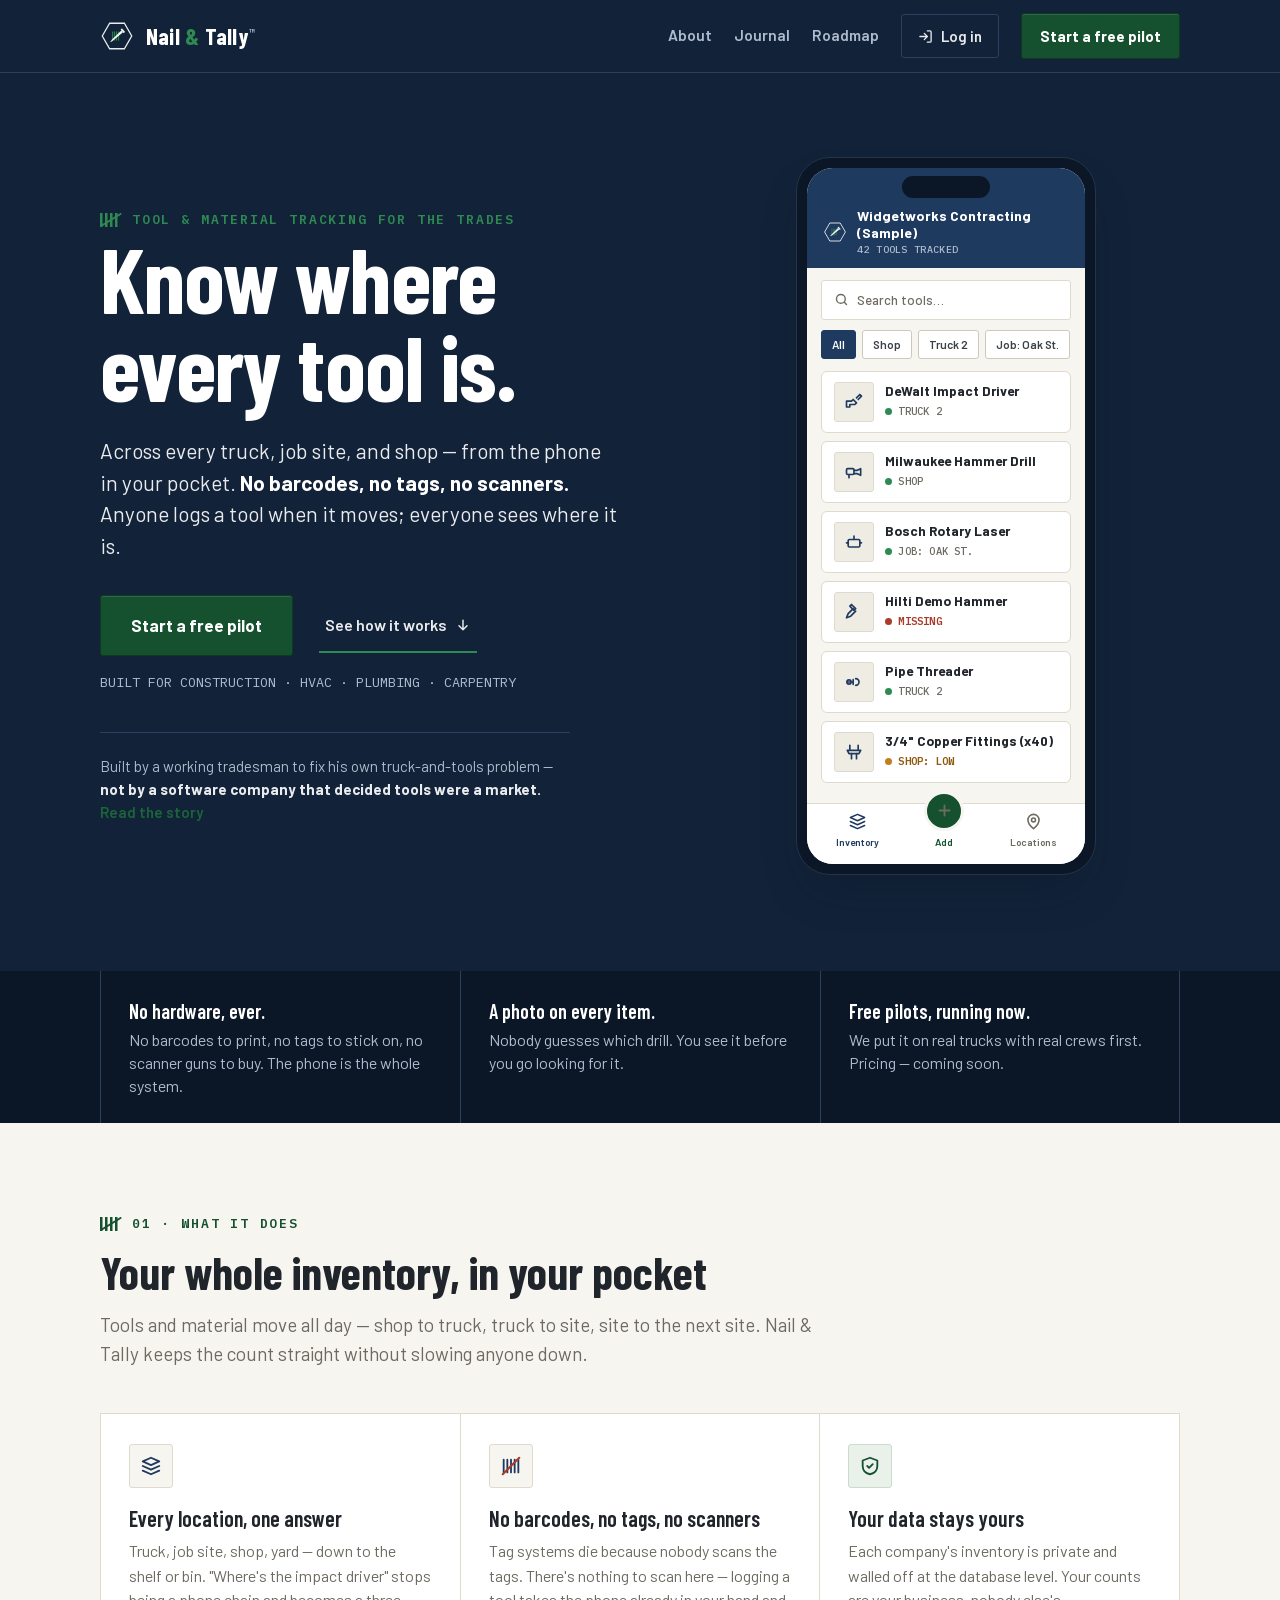
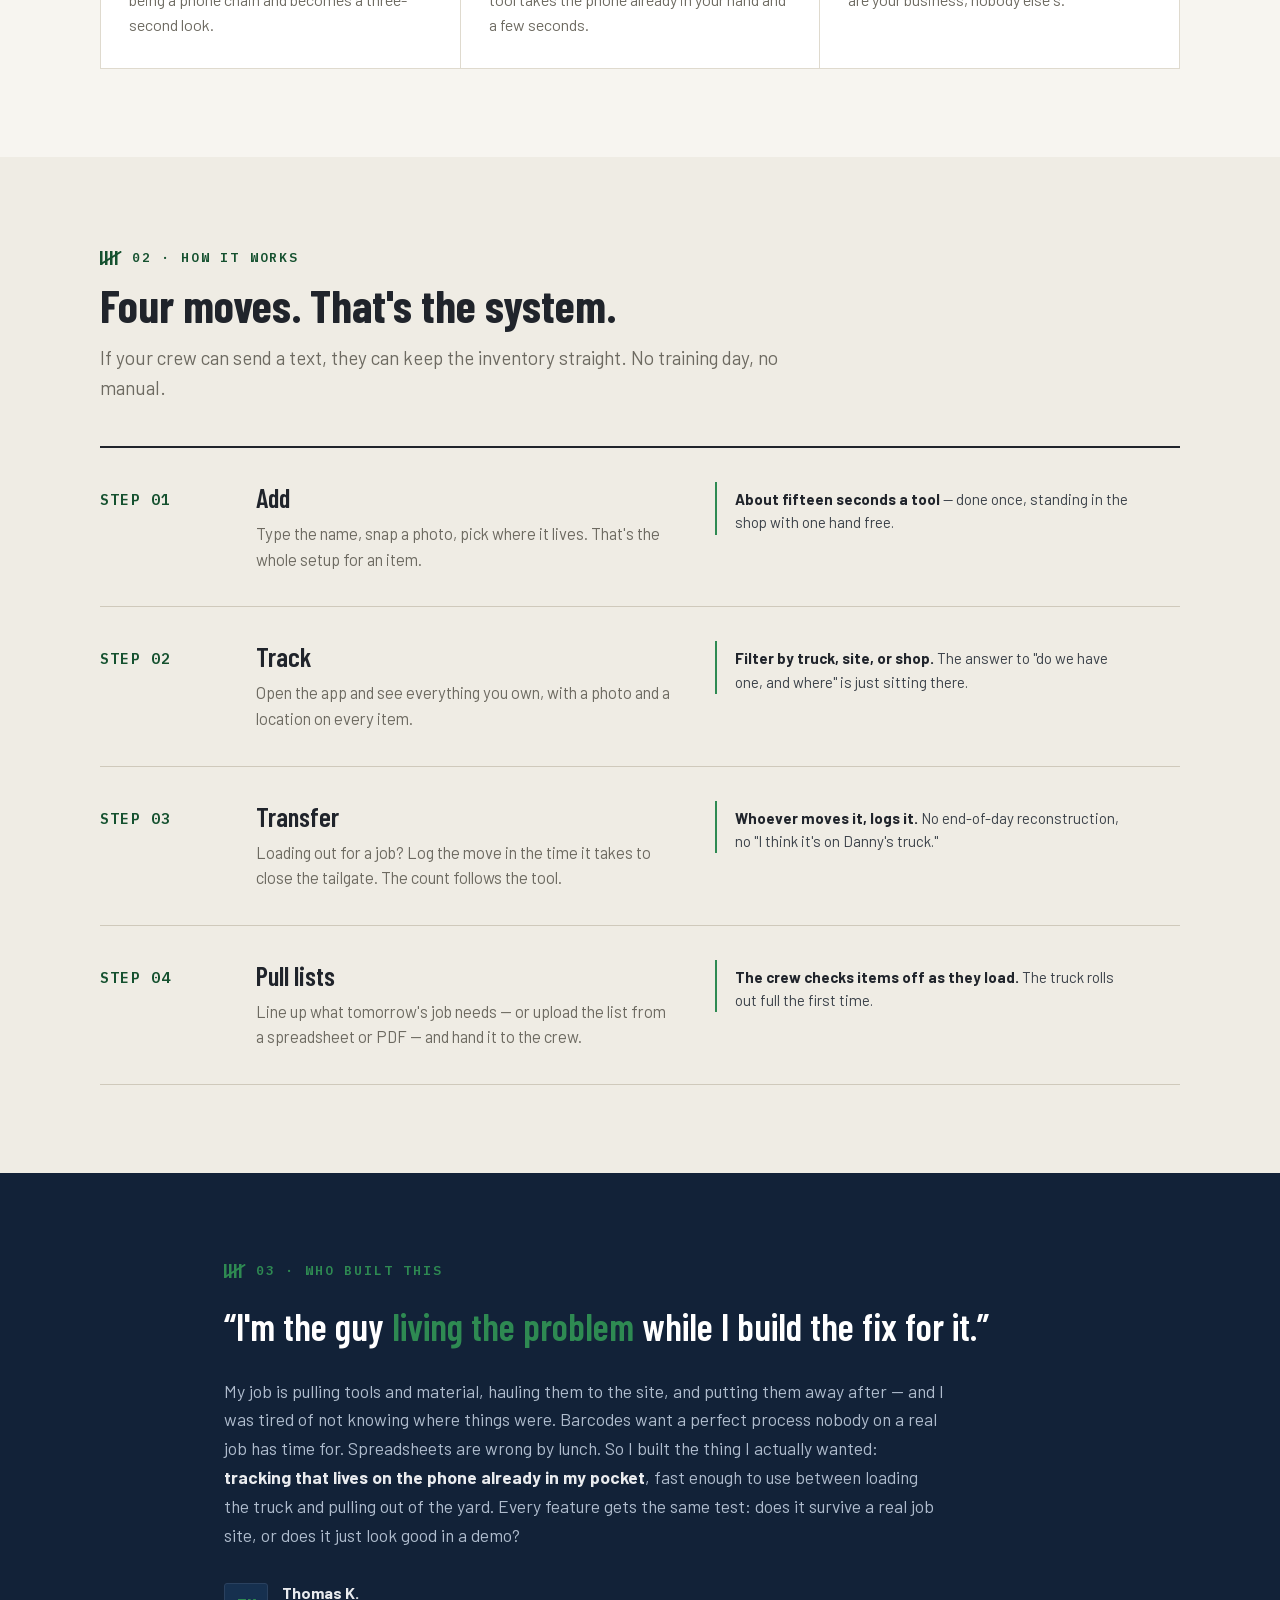
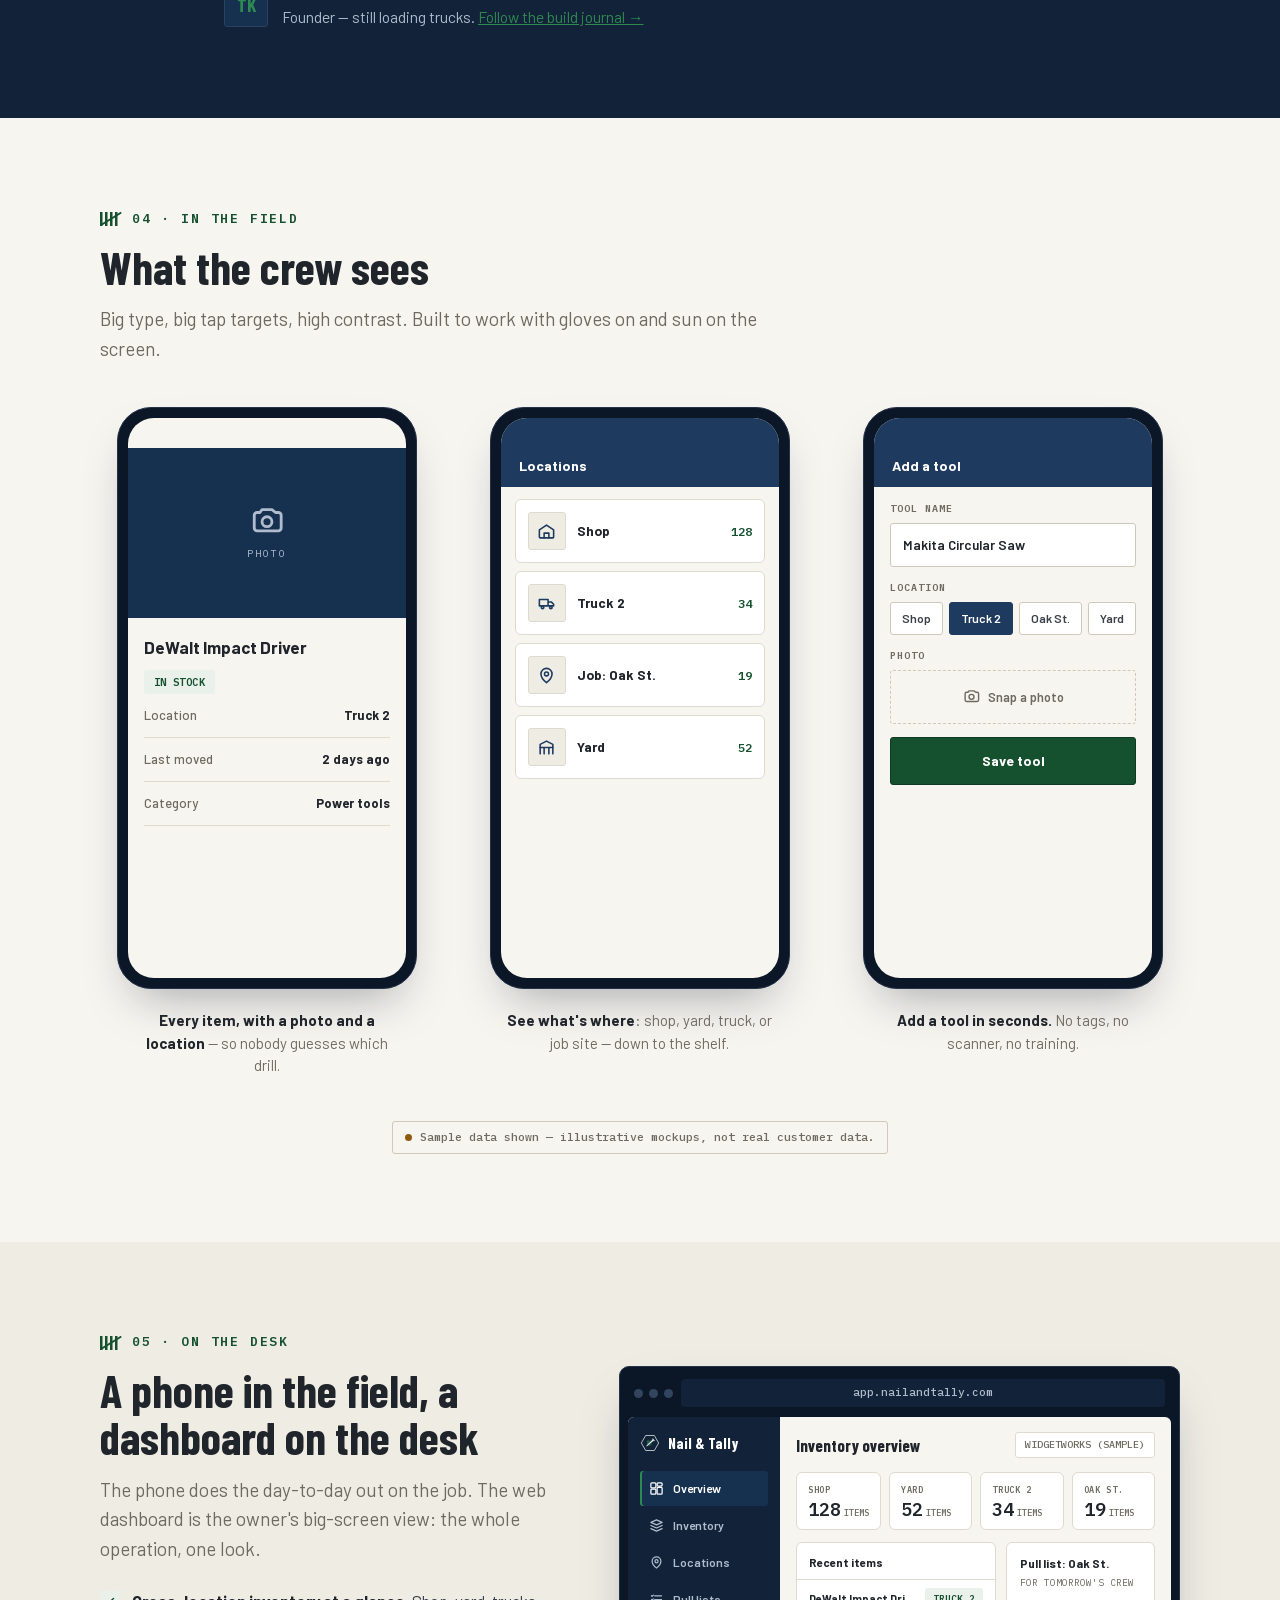
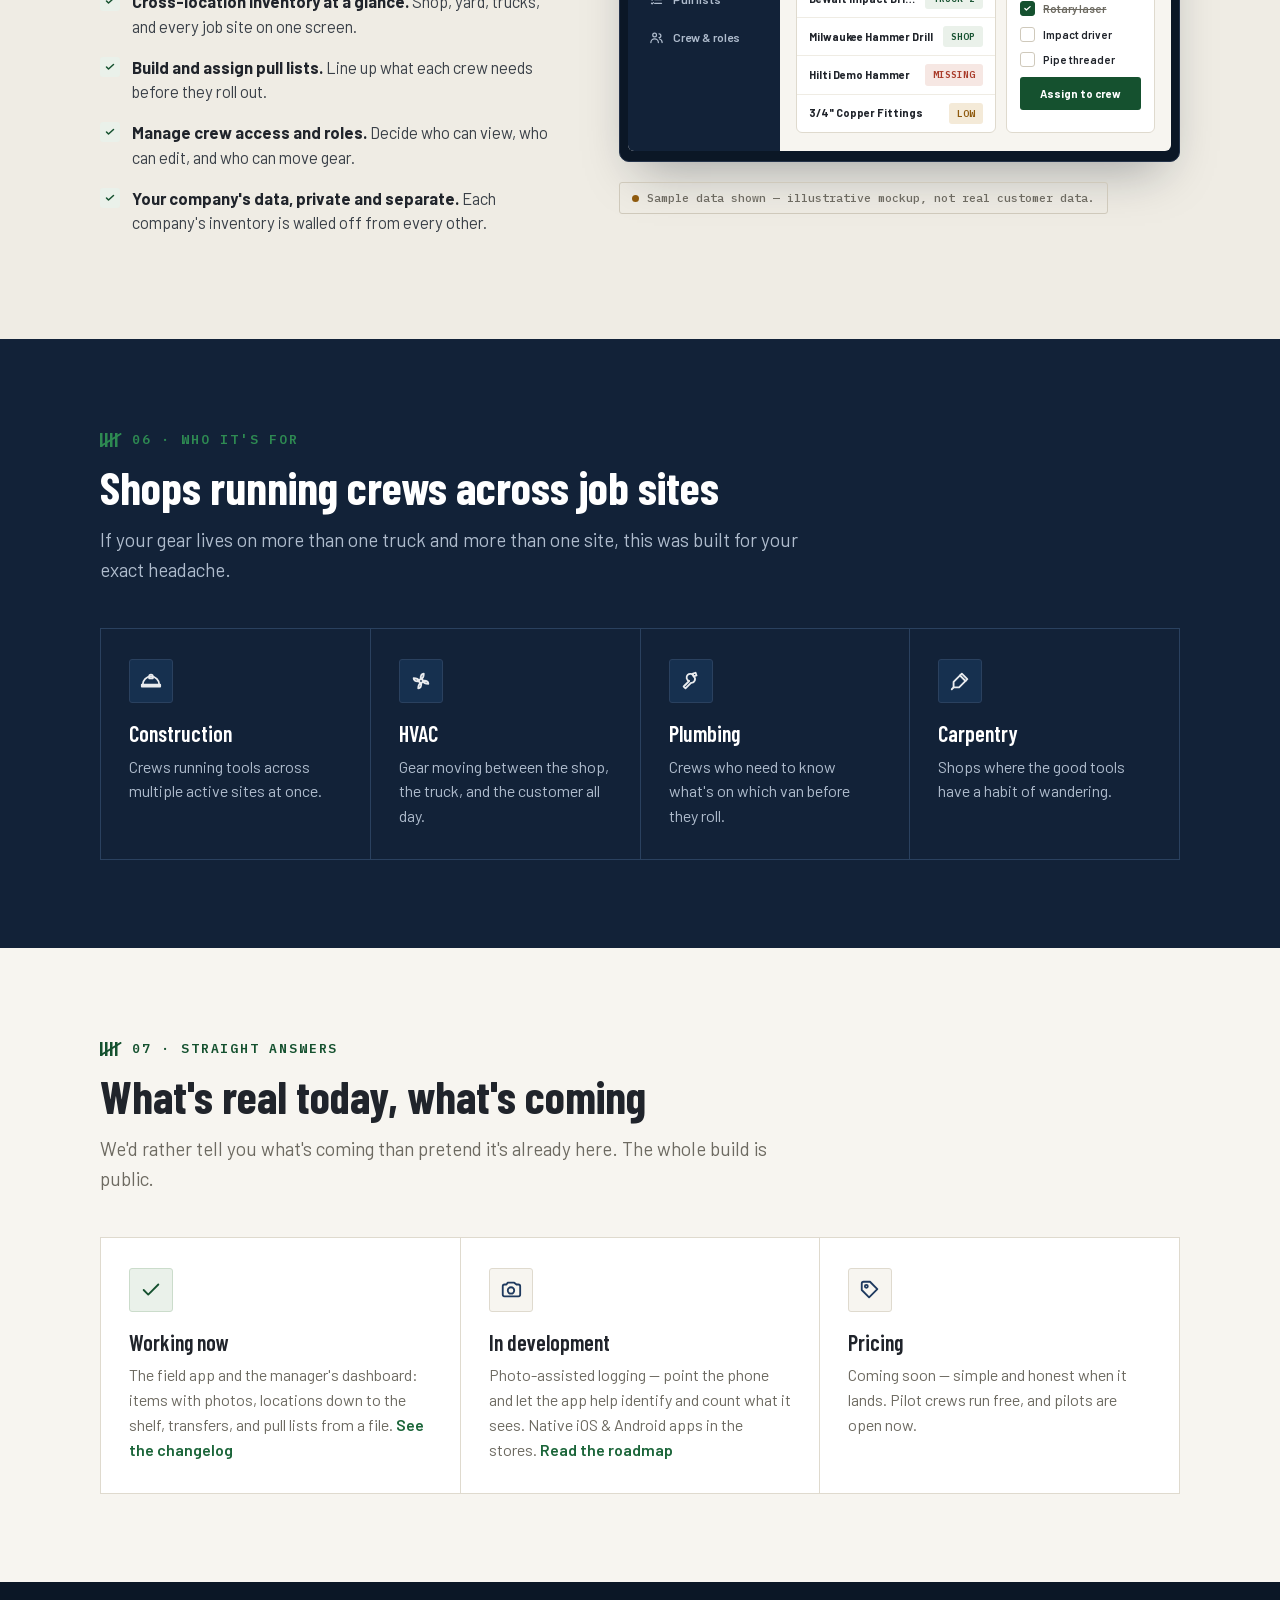
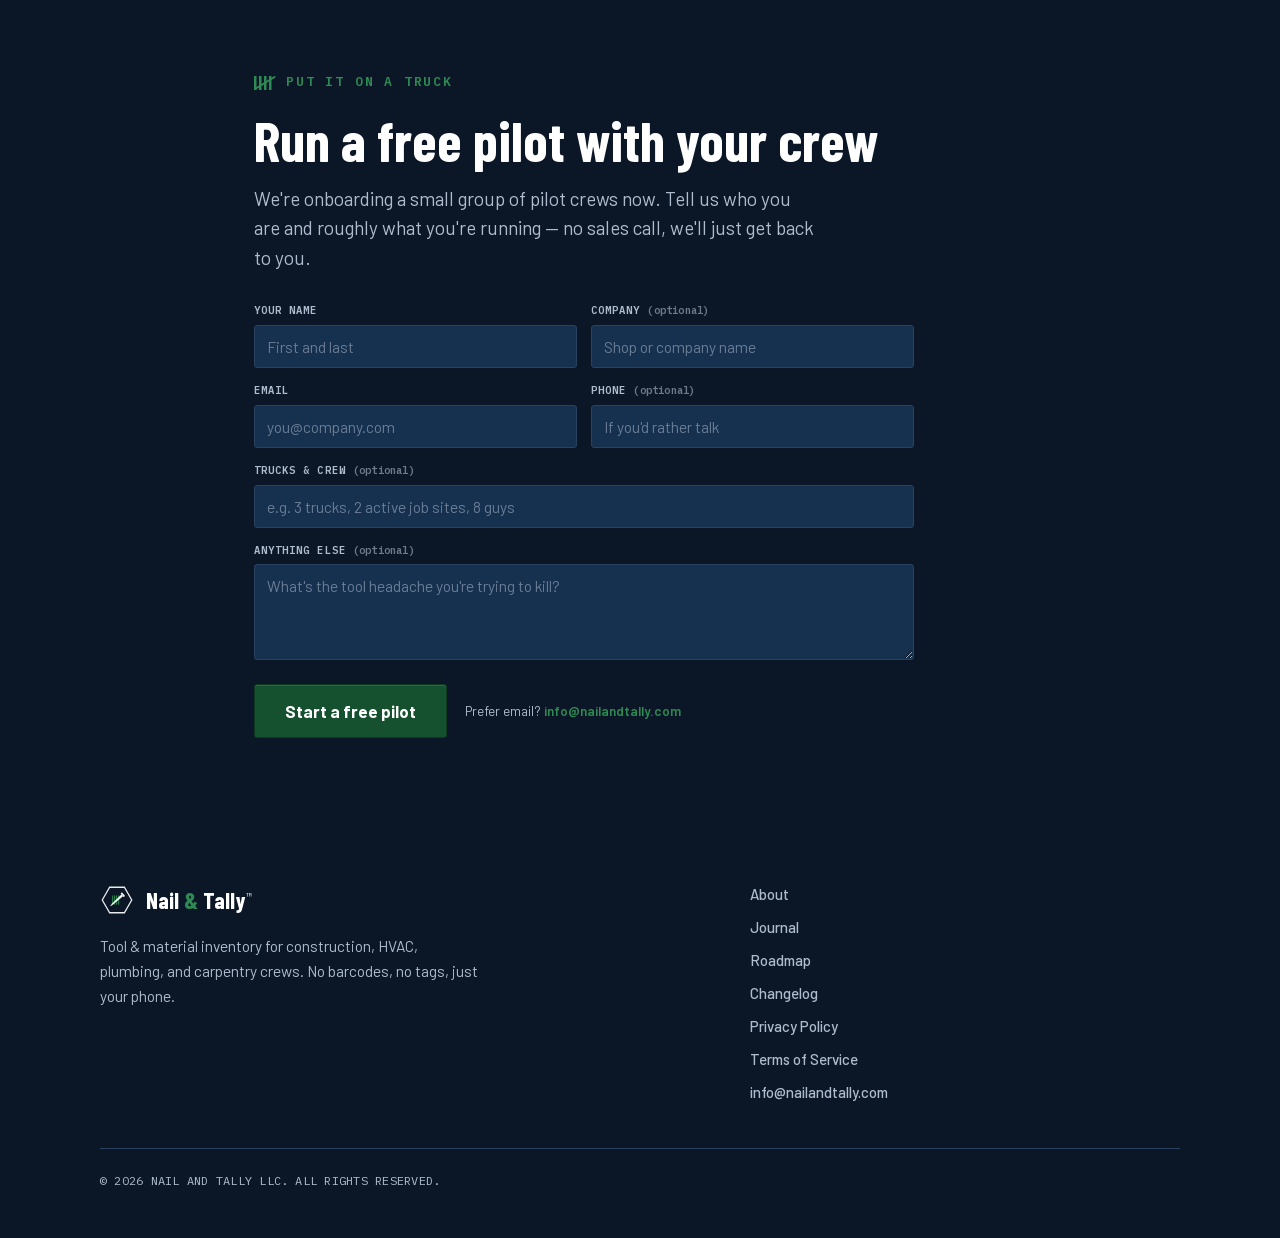
==== commit 3673353d: "Pilot-request form: posts to Supabase edge function, replaces mailto CTAs site-wide Co-Authored-By: " ====
--- a/index.html
+++ b/index.html
@@ -39,7 +39,7 @@
       <svg viewBox="0 0 24 24" fill="none" stroke="currentColor" stroke-width="2.1" stroke-linecap="round" stroke-linejoin="round" aria-hidden="true"><path d="M15 3h4a2 2 0 012 2v14a2 2 0 01-2 2h-4"/><path d="M10 17l5-5-5-5M15 12H3"/></svg>
       Log in
     </a>
-    <a class="btn head" href="mailto:info@nailandtally.com?subject=Free%20pilot%20request"><span class="cta-full">Start a free pilot</span><span class="cta-short">Free pilot</span></a>
+    <a class="btn head" href="/#pilot"><span class="cta-full">Start a free pilot</span><span class="cta-short">Free pilot</span></a>
   </nav>
 </div></header>
 
@@ -53,7 +53,7 @@
     <h1>Know where<br>every tool is.</h1>
     <p class="lead">Across every truck, job site, and shop &mdash; from the phone in your pocket. <b>No barcodes, no tags, no scanners.</b> Anyone logs a tool when it moves; everyone sees where it is.</p>
     <div class="cta-row">
-      <a class="btn lg" href="mailto:info@nailandtally.com?subject=Free%20pilot%20request">Start a free pilot</a>
+      <a class="btn lg" href="/#pilot">Start a free pilot</a>
       <a class="btn-ghost" href="#how">See how it works
         <svg viewBox="0 0 24 24" fill="none" stroke="currentColor" stroke-width="2.2" stroke-linecap="round" stroke-linejoin="round"><path d="M12 5v14M6 13l6 6 6-6"/></svg>
       </a>
@@ -470,17 +470,110 @@
   </div>
 </div></section>
 
-<!-- ============ FINAL CTA ============ -->
-<section class="band-charcoal cta-final on-dark"><div class="wrap">
+<!-- ============ FINAL CTA + PILOT FORM ============ -->
+<!-- Posts to the pilot-request edge function (Supabase). Honeypot field
+     "website" is hidden from people; the function drops anything that fills it.
+     Mailto stays as the fallback underneath. -->
+<section id="pilot" class="band-charcoal cta-final on-dark"><div class="wrap">
   <span class="eyebrow light">
     <svg class="tally" viewBox="0 0 22 14" aria-hidden="true"><rect x="0" y="0" width="2.5" height="14"/><rect x="5" y="0" width="2.5" height="14"/><rect x="10" y="0" width="2.5" height="14"/><rect x="15" y="0" width="2.5" height="14"/><line x1="20.5" y1="1" x2="1" y2="13"/></svg>
     Put it on a truck
   </span>
   <h2>Run a free pilot with your crew</h2>
-  <p class="sub">We're onboarding a small group of pilot crews now. One email, no forms, no sales call &mdash; tell us how many trucks and sites you're running and we'll set you up.</p>
-  <a class="btn lg" href="mailto:info@nailandtally.com?subject=Free%20pilot%20request">Start a free pilot</a>
-  <span class="email">Or just write us: <a href="mailto:info@nailandtally.com">info@nailandtally.com</a></span>
-</div></section>
+  <p class="sub">We're onboarding a small group of pilot crews now. Tell us who you are and roughly what you're running &mdash; no sales call, we'll just get back to you.</p>
+
+  <form class="pilot-form" id="pilot-form" novalidate>
+    <div class="pf-grid">
+      <div class="pf-field">
+        <label for="pf-name">Your name</label>
+        <input id="pf-name" name="name" type="text" required autocomplete="name" placeholder="First and last">
+      </div>
+      <div class="pf-field">
+        <label for="pf-company">Company <span class="opt">(optional)</span></label>
+        <input id="pf-company" name="company" type="text" autocomplete="organization" placeholder="Shop or company name">
+      </div>
+      <div class="pf-field">
+        <label for="pf-email">Email</label>
+        <input id="pf-email" name="email" type="email" required autocomplete="email" placeholder="you@company.com">
+      </div>
+      <div class="pf-field">
+        <label for="pf-phone">Phone <span class="opt">(optional)</span></label>
+        <input id="pf-phone" name="phone" type="tel" autocomplete="tel" placeholder="If you'd rather talk">
+      </div>
+      <div class="pf-field wide">
+        <label for="pf-crew">Trucks &amp; crew <span class="opt">(optional)</span></label>
+        <input id="pf-crew" name="crew_size" type="text" placeholder="e.g. 3 trucks, 2 active job sites, 8 guys">
+      </div>
+      <div class="pf-field wide">
+        <label for="pf-message">Anything else <span class="opt">(optional)</span></label>
+        <textarea id="pf-message" name="message" placeholder="What's the tool headache you're trying to kill?"></textarea>
+      </div>
+      <!-- honeypot: real people never see this field -->
+      <div class="pf-hp" aria-hidden="true">
+        <label for="pf-website">Website</label>
+        <input id="pf-website" name="website" type="text" tabindex="-1" autocomplete="off">
+      </div>
+    </div>
+    <div class="pf-actions">
+      <button type="submit" class="btn lg" id="pf-submit">Start a free pilot</button>
+      <span class="pf-note">Prefer email? <a class="txt-link" href="mailto:info@nailandtally.com">info@nailandtally.com</a></span>
+    </div>
+    <p class="pf-msg" id="pf-msg" role="status"></p>
+  </form>
+</div></section>
+
+<script>
+(function () {
+  var form = document.getElementById('pilot-form');
+  if (!form) return;
+  var btn = document.getElementById('pf-submit');
+  var msg = document.getElementById('pf-msg');
+  var ENDPOINT = 'https://eruvjbegoqbawopscgmg.supabase.co/functions/v1/pilot-request';
+
+  function show(kind, text) {
+    msg.className = 'pf-msg ' + kind;
+    msg.textContent = text;
+  }
+
+  form.addEventListener('submit', function (e) {
+    e.preventDefault();
+    var name = form.name.value.trim();
+    var email = form.email.value.trim();
+    if (!name) { show('err', 'Give us a name so we know who to write back to.'); return; }
+    if (!email || email.indexOf('@') < 1) { show('err', 'That email doesn’t look right — double-check it.'); return; }
+
+    btn.disabled = true;
+    btn.textContent = 'Sending…';
+    fetch(ENDPOINT, {
+      method: 'POST',
+      headers: { 'Content-Type': 'application/json' },
+      body: JSON.stringify({
+        name: name,
+        company: form.company.value.trim(),
+        email: email,
+        phone: form.phone.value.trim(),
+        crew_size: form.crew_size.value.trim(),
+        message: form.message.value.trim(),
+        website: form.website.value
+      })
+    }).then(function (r) { return r.json().catch(function () { return {}; }); })
+      .then(function (data) {
+        if (data && data.ok) {
+          form.querySelector('.pf-grid').style.display = 'none';
+          btn.style.display = 'none';
+          show('ok', 'Got it — we’ll get back to you inside a day or two. Talk soon.');
+        } else {
+          throw new Error('bad response');
+        }
+      })
+      .catch(function () {
+        btn.disabled = false;
+        btn.textContent = 'Start a free pilot';
+        show('err', 'Something went wrong on our end. Email us instead: info@nailandtally.com — sorry about that.');
+      });
+  });
+})();
+</script>
 
 <!-- ============ FOOTER ============ -->
 <footer class="site"><div class="wrap">
--- a/assets/site.css
+++ b/assets/site.css
@@ -642,6 +642,34 @@
 .cta-strip .txt{color:var(--green-bright);font-weight:600;text-decoration:none}
 .cta-strip .txt:hover{text-decoration:underline}
 
+/* ---------- pilot-request form (final CTA band) ---------- */
+/* Replaces the old mailto-only CTA (2026-07-18). Posts to the pilot-request
+   edge function; mailto stays as the fallback line underneath. */
+.pilot-form{max-width:660px;margin-top:30px;text-align:left}
+.pf-grid{display:grid;grid-template-columns:1fr 1fr;gap:14px}
+.pf-field.wide{grid-column:1 / -1}
+.pf-field label{
+  display:block;font-family:var(--f-mono);font-size:10.5px;font-weight:600;
+  letter-spacing:.1em;text-transform:uppercase;color:var(--steel-dim);margin-bottom:6px;
+}
+.pf-field label .opt{color:var(--steel-dim);opacity:.6;text-transform:none;letter-spacing:.02em}
+.pilot-form input,.pilot-form textarea{
+  width:100%;background:var(--navy-800);border:1px solid var(--navy-line);
+  border-radius:var(--r-sm);padding:11px 12px;color:var(--steel);
+  font-family:var(--f-text);font-size:15.5px;outline:none;transition:border-color .15s;
+}
+.pilot-form input::placeholder,.pilot-form textarea::placeholder{color:var(--steel-dim);opacity:.55}
+.pilot-form input:focus,.pilot-form textarea:focus{border-color:var(--green-bright)}
+.pilot-form textarea{min-height:96px;resize:vertical}
+/* honeypot: invisible to people, tempting to bots */
+.pf-hp{position:absolute !important;left:-9999px !important;width:1px;height:1px;overflow:hidden}
+.pf-actions{display:flex;align-items:center;gap:18px;margin-top:16px;flex-wrap:wrap}
+.pf-note{font-size:13.5px;color:var(--steel-dim)}
+.pf-msg{display:none;margin-top:16px;border-radius:var(--r-sm);padding:14px 16px;font-size:15px}
+.pf-msg.ok{display:block;background:rgba(46,138,82,.14);border:1px solid rgba(46,138,82,.5);color:#CDE7D6}
+.pf-msg.err{display:block;background:rgba(169,59,42,.16);border:1px solid rgba(169,59,42,.55);color:#F0CFC7}
+@media(max-width:640px){.pf-grid{grid-template-columns:1fr}}
+
 /* ---------- legal shell ---------- */
 /* privacy / terms / delete-account / 404: same brand, quieter frame */
 .legal-main{max-width:820px;margin:48px auto 64px;padding:0 24px}
